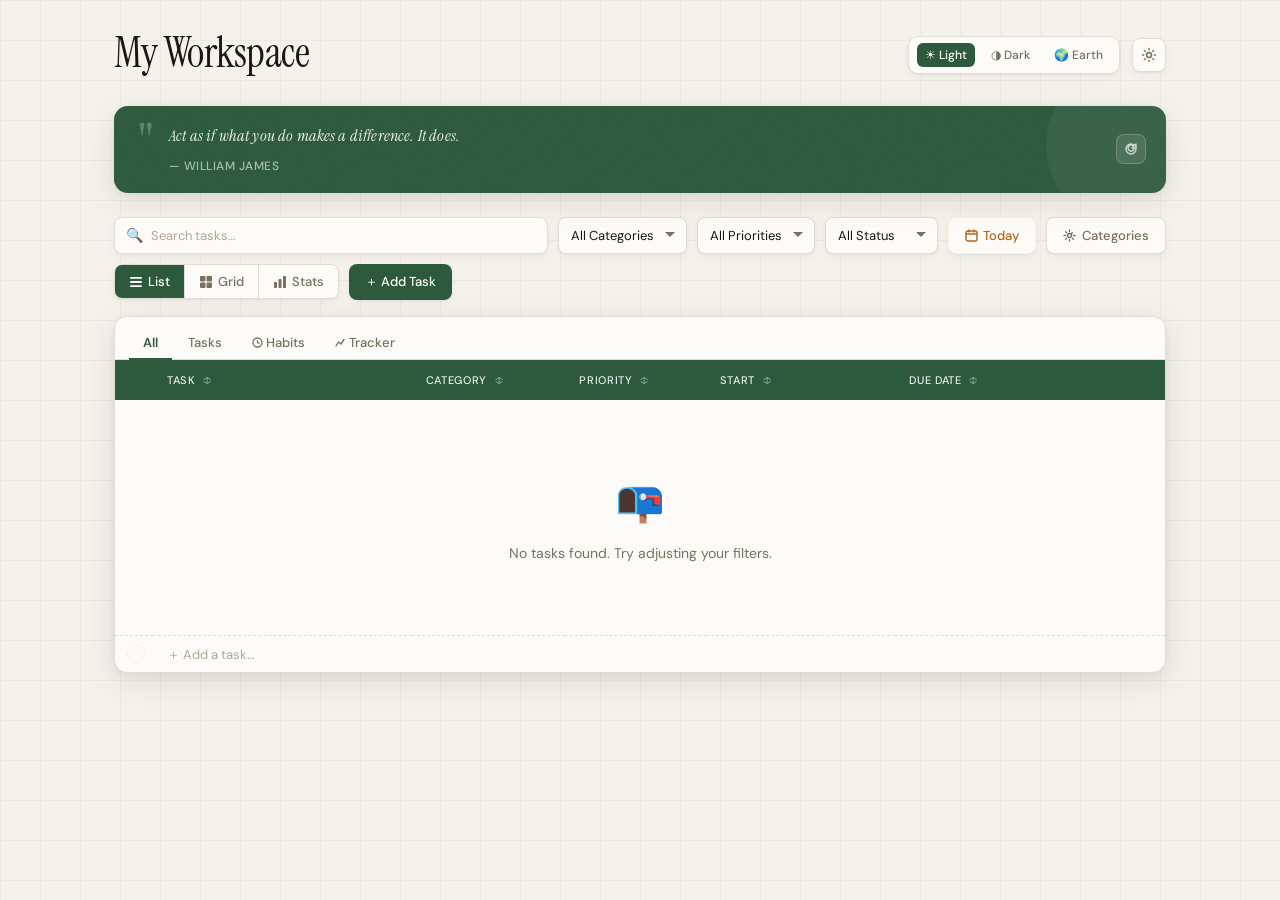
==== index.html @ 25d980ee "initial commit" ====
<!DOCTYPE html>
<html lang="en">
<head>
<meta charset="UTF-8">
<meta name="viewport" content="width=device-width, initial-scale=1.0">
<title>My Workspace</title>
<!-- v2 -->
<link href="https://fonts.googleapis.com/css2?family=Instrument+Serif:ital@0;1&family=DM+Sans:ital,opsz,wght@0,9..40,300;0,9..40,400;0,9..40,500;0,9..40,600;1,9..40,300&display=swap" rel="stylesheet">
<style>
  /* ── Theme variables ─────────────────────────────────── */
  :root {
    /* Light parchment (default) */
    --bg: #f5f2ec;
    --surface: #fdfbf7;
    --surface2: #f0ece3;
    --border: #e2ddd4;
    --border-strong: #ccc7bb;
    --text: #1a1814;
    --text-muted: #7a7060;
    --text-faint: #b0a898;
    --shadow: 0 1px 3px rgba(0,0,0,0.06), 0 4px 12px rgba(0,0,0,0.04);
    --shadow-lg: 0 8px 32px rgba(0,0,0,0.1), 0 2px 8px rgba(0,0,0,0.06);
    --grid-opacity: 0.4;

    /* Accent: Forest (default) */
    --accent: #2d5a3d;
    --accent-light: #e8f0eb;
    --accent-mid: #4a8a5e;
    --done: #5a8a6a;
    --done-light: #eaf2ec;

    /* Fixed semantic colors */
    --danger: #c44536;
    --danger-light: #faeae8;
    --warn: #b5661f;
    --warn-light: #fdf0e6;
    --info: #2563a8;
    --info-light: #e8f0fb;
    --purple: #6b4fa0;
    --purple-light: #f0ecf8;
  }

  /* ── Dark mode ─────────────────────────────────────────── */
  [data-theme="dark"] {
    --bg: #141210;
    --surface: #1e1c19;
    --surface2: #252320;
    --border: #332f2a;
    --border-strong: #46413a;
    --text: #f0ece4;
    --text-muted: #9a9080;
    --text-faint: #5a5248;
    --shadow: 0 1px 3px rgba(0,0,0,0.3), 0 4px 12px rgba(0,0,0,0.2);
    --shadow-lg: 0 8px 32px rgba(0,0,0,0.4), 0 2px 8px rgba(0,0,0,0.3);
    --grid-opacity: 0.12;
    --danger-light: #2d1a18;
    --warn-light: #2a1e10;
    --info-light: #111e30;
    --purple-light: #1e1828;
  }

  [data-theme="dark"][data-accent="ocean"] {
    --accent: #2b88cc;
    --accent-light: #0f2033;
    --accent-mid: #4aa3e8;
    --done-light: #0a1a28;
  }

  [data-theme="dark"][data-accent="amethyst"] {
    --accent: #9966cc;
    --accent-light: #1e1030;
    --accent-mid: #b380e8;
    --done-light: #180d28;
  }

  [data-theme="dark"][data-accent="terracotta"] {
    --accent: #cc6655;
    --accent-light: #2a1410;
    --accent-mid: #e08070;
    --done-light: #200e0a;
  }

  /* ── Dark mode element overrides ──────────────────────── */
  [data-theme="dark"] tbody tr:hover { background: var(--surface2); }
  [data-theme="dark"] tbody tr:hover td { color: var(--text); }

  /* ── Earth mode ─────────────────────────────────────────── */
  [data-theme="earth"] {
    --bg: transparent;
    --surface: rgba(255,255,255,0.72);
    --surface2: rgba(255,255,255,0.55);
    --border: rgba(0,0,0,0.10);
    --border-strong: rgba(0,0,0,0.18);
    --text: #1a1814;
    --text-muted: #6a6858;
    --text-faint: #a09880;
    --shadow: 0 1px 3px rgba(0,0,0,0.08), 0 4px 12px rgba(0,0,0,0.06);
    --shadow-lg: 0 8px 32px rgba(0,0,0,0.14), 0 2px 8px rgba(0,0,0,0.08);
    --accent: #2d5a3d;
    --accent-light: rgba(45,90,61,0.12);
    --accent-mid: #4a8a5e;
    --done: #5a8a6a;
    --done-light: rgba(90,138,106,0.15);
    --danger-light: rgba(196,69,54,0.12);
    --warn-light: rgba(181,102,31,0.12);
    --info-light: rgba(37,99,168,0.12);
    --purple-light: rgba(107,79,160,0.12);
    --grid-opacity: 0.3;
  }

  /* Night earth */
  [data-theme="earth"][data-earth-phase="night"] {
    --surface: rgba(10,16,30,0.85);
    --surface2: rgba(16,22,40,0.78);
    --border: rgba(255,255,255,0.08);
    --border-strong: rgba(255,255,255,0.14);
    --text: #e8f0e4;
    --text-muted: #7a9070;
    --text-faint: #3a5040;
    --accent: #4a8a5e;
    --accent-light: rgba(74,138,94,0.18);
    --accent-mid: #6aaa7e;
  }

  /* Dawn/dusk earth */
  [data-theme="earth"][data-earth-phase="dawn"],
  [data-theme="earth"][data-earth-phase="dusk"] {
    --surface: rgba(255,248,238,0.80);
    --accent: #2d5a3d;
    --accent-light: rgba(45,90,61,0.13);
    --accent-mid: #4a8a5e;
  }

  /* Sky canvas */
  #earth-sky {
    position: fixed;
    inset: 0;
    z-index: 0;
    pointer-events: none;
    transition: opacity 0.8s;
    opacity: 0;
  }
  [data-theme="earth"] #earth-sky { opacity: 1; }

  [data-theme="earth"] #app-root { position: relative; z-index: 1; }
  [data-theme="earth"] body { background: transparent; }

  /* Glass-ify cards/tables in earth mode */
  [data-theme="earth"] .table-wrap,
  [data-theme="earth"] .chart-card,
  [data-theme="earth"] .stats-sum-card,
  [data-theme="earth"] .quote-banner,
  [data-theme="earth"] .modal-backdrop .modal {
    backdrop-filter: blur(12px);
    -webkit-backdrop-filter: blur(12px);
  }

  [data-theme="earth"] thead th {
    background: rgba(0,0,0,0.25);
  }

  [data-theme="earth"][data-earth-phase="night"] thead th {
    background: rgba(60,60,120,0.5);
  }

  [data-theme="dark"] .quote-banner {
    background: linear-gradient(135deg, #1e1c19 0%, #252320 100%);
    border-color: var(--border-strong);
  }

  /* Category pills — muted, warm-tinted in dark mode */
  [data-theme="dark"] .cat-pill,
  [data-theme="dark"] .habit-badge {
    filter: brightness(0.75) saturate(0.85);
  }

  /* Grid chips — intentional dark variants */
  [data-theme="dark"] .grid-chip.chip-high   { background: #5c1f18; color: #e8a090; border-color: #7a2e24; }
  [data-theme="dark"] .grid-chip.chip-medium { background: #1a3028; color: #7abf95; border-color: #2a4a38; }
  [data-theme="dark"] .grid-chip.chip-low    { background: #182030; color: #7090b8; border-color: #253550; }
  [data-theme="dark"] .grid-chip.chip-none   { background: #282420; color: #88807a; border-color: #383028; }

  /* Grid table cells */
  [data-theme="dark"] .grid-cell { background: var(--surface); }
  [data-theme="dark"] .grid-cell:hover { background: var(--surface2); }
  [data-theme="dark"] .grid-day-cell { background: var(--surface2); border-right-color: var(--border-strong); }
  [data-theme="dark"] .grid-day-label { color: #d8d0c4; }
  [data-theme="dark"] .grid-day-label.is-today { color: var(--accent-mid); }
  [data-theme="dark"] .grid-day-num { color: #8a8070; }

  /* Semantic colors in dark mode */
  [data-theme="dark"] .overdue  { color: #e0806a; }
  [data-theme="dark"] .today    { color: var(--accent-mid); }

  [data-theme="dark"] input,
  [data-theme="dark"] select,
  [data-theme="dark"] textarea {
    background: var(--surface2) !important;
    color: var(--text) !important;
    border-color: var(--border) !important;
    color-scheme: dark;
  }

  [data-theme="dark"] input[type="date"]::-webkit-calendar-picker-indicator {
    filter: invert(1) opacity(0.5);
  }

  /* Grid day tints — much more subtle in dark mode */
  [data-theme="dark"] .day-saturday .grid-cell  { background: rgba(120, 110, 160, 0.08); }
  [data-theme="dark"] .day-sunday .grid-cell    { background: rgba(120, 110, 160, 0.05); }
  [data-theme="dark"] .day-monday .grid-cell    { background: rgba(180, 100, 100, 0.06); }
  [data-theme="dark"] .day-tuesday .grid-cell   { background: rgba(80, 140, 80, 0.07); }
  [data-theme="dark"] .day-wednesday .grid-cell { background: rgba(80, 130, 160, 0.08); }
  [data-theme="dark"] .day-thursday .grid-cell  { background: rgba(170, 130, 70, 0.07); }
  [data-theme="dark"] .day-friday .grid-cell    { background: rgba(80, 120, 160, 0.07); }
  [data-theme="dark"] .day-today .grid-cell     { outline-color: var(--accent); }

  /* ── Theme switcher UI ──────────────────────────────────── */
  .theme-switcher {
    display: flex;
    align-items: center;
    gap: 8px;
    padding: 6px 8px;
    background: var(--surface);
    border: 1px solid var(--border);
    border-radius: 10px;
    box-shadow: var(--shadow);
  }


  .theme-mode-btn {
    display: flex;
    align-items: center;
    gap: 4px;
    padding: 4px 8px;
    border-radius: 6px;
    border: none;
    background: transparent;
    color: var(--text-muted);
    font-family: 'DM Sans', sans-serif;
    font-size: 12px;
    font-weight: 500;
    cursor: pointer;
    transition: all 0.15s;
    white-space: nowrap;
  }

  .theme-mode-btn:hover { background: var(--surface2); color: var(--text); }
  .theme-mode-btn.active {
    background: var(--accent);
    color: white;
  }


  * { box-sizing: border-box; margin: 0; padding: 0; }

  body {
    font-family: 'DM Sans', sans-serif;
    background: var(--bg);
    color: var(--text);
    min-height: 100vh;
    font-size: 14px;
    line-height: 1.5;
  }

  /* Subtle grid background */
  body::before {
    content: '';
    position: fixed;
    inset: 0;
    background-image: 
      linear-gradient(var(--border) 1px, transparent 1px),
      linear-gradient(90deg, var(--border) 1px, transparent 1px);
    background-size: 40px 40px;
    opacity: var(--grid-opacity, 0.4);
    pointer-events: none;
    z-index: 0;
  }

  .app {
    position: relative;
    z-index: 1;
    max-width: 1100px;
    margin: 0 auto;
    padding: 32px 24px 80px;
  }

  /* Header */
  .header {
    display: flex;
    align-items: flex-end;
    justify-content: space-between;
    margin-bottom: 32px;
    gap: 16px;
    flex-wrap: wrap;
  }

  .header-left h1 {
    font-family: 'Instrument Serif', serif;
    font-size: 42px;
    font-weight: 400;
    color: var(--text);
    letter-spacing: -0.5px;
    line-height: 1;
  }

  #site-title {
    outline: none;
    border-radius: 6px;
    padding: 0 4px;
    margin: 0 -4px;
    transition: background 0.15s;
    cursor: text;
  }

  #site-title:hover { background: var(--surface2); }
  #site-title:focus { background: var(--surface2); box-shadow: 0 0 0 2px var(--accent-light); }

  .header-left .subtitle {
    font-size: 13px;
    color: var(--text-muted);
    margin-top: 4px;
    font-weight: 400;
    letter-spacing: 0.02em;
  }

  .settings-btn {
    display: flex;
    align-items: center;
    justify-content: center;
    width: 34px;
    height: 34px;
    border-radius: 8px;
    border: 1px solid var(--border);
    background: var(--surface);
    color: var(--text-muted);
    cursor: pointer;
    transition: all 0.15s;
    box-shadow: var(--shadow);
    flex-shrink: 0;
  }
  .settings-btn:hover {
    background: var(--surface2);
    color: var(--text);
    border-color: var(--border-strong);
  }

  /* Settings modal specifics */
  .settings-section {
    border-top: 1px solid var(--border);
    padding-top: 18px;
    margin-top: 4px;
  }
  .settings-section-title {
    font-size: 11px;
    font-weight: 600;
    text-transform: uppercase;
    letter-spacing: 0.07em;
    color: var(--text-faint);
    margin-bottom: 12px;
  }
  .settings-row {
    display: flex;
    align-items: center;
    justify-content: space-between;
    gap: 16px;
    padding: 10px 0;
    border-bottom: 1px solid var(--border);
  }
  .settings-row:last-child { border-bottom: none; }
  .settings-row-label { font-size: 13px; font-weight: 500; color: var(--text); }
  .settings-row-sub { font-size: 11px; color: var(--text-faint); margin-top: 2px; }

  .header-right {
    display: flex;
    align-items: center;
    gap: 12px;
    flex-wrap: wrap;
  }

  .date-badge {
    background: var(--surface);
    border: 1px solid var(--border);
    border-radius: 10px;
    padding: 10px 16px;
    text-align: center;
    box-shadow: var(--shadow);
  }

  .date-badge .label {
    font-size: 10px;
    text-transform: uppercase;
    letter-spacing: 0.1em;
    color: var(--text-faint);
    font-weight: 500;
  }

  .date-badge .value {
    font-size: 13px;
    font-weight: 600;
    color: var(--accent);
    margin-top: 2px;
  }

  /* Stats bar */
  .stats-row {
    display: grid;
    grid-template-columns: repeat(4, 1fr);
    gap: 12px;
    margin-bottom: 24px;
  }

  .stat-card {
    background: var(--surface);
    border: 1px solid var(--border);
    border-radius: 12px;
    padding: 16px 18px;
    box-shadow: var(--shadow);
    position: relative;
    overflow: hidden;
  }

  .stat-card::before {
    content: '';
    position: absolute;
    top: 0; left: 0; right: 0;
    height: 3px;
    border-radius: 12px 12px 0 0;
  }

  .stat-card.total::before { background: var(--border-strong); }
  .stat-card.done-stat::before { background: var(--done); }
  .stat-card.urgent::before { background: var(--danger); }
  .stat-card.today-stat::before { background: var(--warn); }

  .stat-number {
    font-family: 'Instrument Serif', serif;
    font-size: 32px;
    line-height: 1;
    color: var(--text);
    margin-bottom: 4px;
  }

  .stat-label {
    font-size: 12px;
    color: var(--text-muted);
    font-weight: 400;
  }

  /* Progress bar */
  .progress-wrap {
    background: var(--surface);
    border: 1px solid var(--border);
    border-radius: 12px;
    padding: 16px 20px;
    margin-bottom: 24px;
    box-shadow: var(--shadow);
  }

  .progress-header {
    display: flex;
    justify-content: space-between;
    align-items: center;
    margin-bottom: 10px;
  }

  .progress-title {
    font-size: 13px;
    font-weight: 500;
    color: var(--text-muted);
  }

  .progress-pct {
    font-family: 'Instrument Serif', serif;
    font-size: 18px;
    color: var(--accent);
  }

  .progress-bar {
    height: 8px;
    background: var(--surface2);
    border-radius: 999px;
    overflow: hidden;
  }

  .progress-fill {
    height: 100%;
    background: linear-gradient(90deg, var(--accent-mid), var(--accent));
    border-radius: 999px;
    transition: width 0.6s cubic-bezier(0.4, 0, 0.2, 1);
  }

  /* Toolbar */
  .toolbar {
    display: flex;
    gap: 10px;
    margin-bottom: 16px;
    flex-wrap: wrap;
    align-items: center;
  }

  .search-wrap {
    position: relative;
    flex: 1;
    min-width: 200px;
  }

  .search-icon {
    position: absolute;
    left: 12px;
    top: 50%;
    transform: translateY(-50%);
    color: var(--text-faint);
    font-size: 14px;
    pointer-events: none;
  }

  .search-input {
    width: 100%;
    padding: 9px 12px 9px 36px;
    border: 1px solid var(--border);
    border-radius: 8px;
    background: var(--surface);
    font-family: 'DM Sans', sans-serif;
    font-size: 13px;
    color: var(--text);
    outline: none;
    transition: border-color 0.15s, box-shadow 0.15s;
    box-shadow: var(--shadow);
  }

  .search-input:focus {
    border-color: var(--accent-mid);
    box-shadow: 0 0 0 3px rgba(74, 138, 94, 0.12);
  }

  .search-input::placeholder { color: var(--text-faint); }

  select.filter-select {
    padding: 9px 32px 9px 12px;
    border: 1px solid var(--border);
    border-radius: 8px;
    background: var(--surface);
    font-family: 'DM Sans', sans-serif;
    font-size: 13px;
    color: var(--text);
    outline: none;
    cursor: pointer;
    appearance: none;
    background-image: url("data:image/svg+xml,%3Csvg xmlns='http://www.w3.org/2000/svg' width='12' height='12' viewBox='0 0 12 12'%3E%3Cpath fill='%237a7060' d='M6 8L1 3h10z'/%3E%3C/svg%3E");
    background-repeat: no-repeat;
    background-position: right 10px center;
    box-shadow: var(--shadow);
    transition: border-color 0.15s;
  }

  select.filter-select:focus { border-color: var(--accent-mid); outline: none; }

  .btn {
    display: inline-flex;
    align-items: center;
    gap: 6px;
    padding: 9px 16px;
    border-radius: 8px;
    border: none;
    cursor: pointer;
    font-family: 'DM Sans', sans-serif;
    font-size: 13px;
    font-weight: 500;
    transition: all 0.15s;
    white-space: nowrap;
  }

  .btn-primary {
    background: var(--accent);
    color: white;
    box-shadow: var(--shadow);
  }

  .btn-primary:hover { background: var(--accent-mid); transform: translateY(-1px); box-shadow: var(--shadow-lg); }

  .btn-ghost {
    background: var(--surface);
    color: var(--text-muted);
    border: 1px solid var(--border);
    box-shadow: var(--shadow);
  }

  .btn-ghost:hover { background: var(--surface2); color: var(--text); }

  .btn-danger-ghost {
    background: transparent;
    color: var(--danger);
    border: 1px solid transparent;
    font-family: 'DM Sans', sans-serif;
    font-size: 13px;
    font-weight: 500;
  }

  .btn-danger-ghost:hover {
    background: var(--danger-light);
    border-color: var(--danger);
  }

  /* Inline delete confirm inside row actions */
  .delete-confirm-wrap {
    display: flex;
    align-items: center;
    gap: 4px;
    animation: fadeIn 0.15s ease both;
  }

  .delete-confirm-yes {
    padding: 4px 8px;
    border-radius: 5px;
    border: 1px solid var(--danger);
    background: var(--danger);
    color: white;
    cursor: pointer;
    font-size: 11px;
    font-family: 'DM Sans', sans-serif;
    font-weight: 600;
    transition: opacity 0.1s;
  }

  .delete-confirm-yes:hover { opacity: 0.85; }

  .delete-confirm-no {
    padding: 4px 8px;
    border-radius: 5px;
    border: 1px solid var(--border);
    background: var(--surface);
    color: var(--text-muted);
    cursor: pointer;
    font-size: 11px;
    font-family: 'DM Sans', sans-serif;
    transition: background 0.1s;
  }

  .delete-confirm-no:hover { background: var(--surface2); }

  /* Table */
  .table-wrap {
    background: var(--surface);
    border: 1px solid var(--border);
    border-radius: 14px;
    overflow: hidden;
    box-shadow: var(--shadow-lg);
  }

  table {
    width: 100%;
    border-collapse: collapse;
  }

  thead th {
    background: var(--accent);
    color: rgba(255,255,255,0.9);
    padding: 12px 14px;
    text-align: left;
    font-size: 11px;
    font-weight: 500;
    letter-spacing: 0.06em;
    text-transform: uppercase;
    white-space: nowrap;
    cursor: pointer;
    user-select: none;
    transition: background 0.15s;
  }

  thead th:hover { background: var(--accent-mid); }

  thead th .sort-icon {
    display: inline-block;
    margin-left: 4px;
    opacity: 0.5;
    font-size: 10px;
  }

  thead th.sorted .sort-icon { opacity: 1; }

  tbody tr {
    border-bottom: 1px solid var(--border);
    transition: background 0.1s;
  }

  tbody tr:last-child { border-bottom: none; }
  tbody tr:hover { background: var(--accent-light); }

  td {
    padding: 11px 14px;
    vertical-align: middle;
    font-size: 13.5px;
  }

  .task-details {
    font-size: 12px;
    color: var(--text-muted);
    margin-top: 2px;
    font-style: italic;
  }

  /* Category pill */
  .cat-pill {
    display: inline-block;
    padding: 3px 10px;
    border-radius: 999px;
    font-size: 11px;
    font-weight: 500;
    letter-spacing: 0.02em;
    white-space: nowrap;
    cursor: pointer;
    border: none;
    font-family: 'DM Sans', sans-serif;
  }

  .cat-work { background: var(--info-light); color: var(--info); }
  .cat-school { background: var(--purple-light); color: var(--purple); }
  .cat-personal { background: var(--warn-light); color: var(--warn); }
  .cat-job { background: var(--accent-light); color: var(--accent); }
  .cat-none { background: var(--surface2); color: var(--text-muted); }

  /* Priority */
  .priority-dot {
    display: inline-flex;
    align-items: center;
    gap: 6px;
    font-size: 12px;
    font-weight: 500;
    cursor: pointer;
    border: none;
    background: none;
    font-family: 'DM Sans', sans-serif;
    padding: 3px 8px;
    border-radius: 6px;
    transition: background 0.1s;
  }

  .priority-dot:hover { background: var(--surface2); }

  .priority-dot::before {
    content: '';
    width: 7px; height: 7px;
    border-radius: 50%;
    flex-shrink: 0;
  }

  .p-high { color: var(--danger); }
  .p-high::before { background: var(--danger); box-shadow: 0 0 0 2px var(--danger-light); }
  .p-medium { color: var(--warn); }
  .p-medium::before { background: var(--warn); box-shadow: 0 0 0 2px var(--warn-light); }
  .p-low { color: var(--text-muted); }
  .p-low::before { background: var(--border-strong); box-shadow: 0 0 0 2px var(--surface2); }
  .p-none { color: var(--text-faint); }
  .p-none::before { background: var(--border); }

  /* Date display */
  .date-cell {
    font-size: 12.5px;
    color: var(--text-muted);
    white-space: nowrap;
  }

  .date-cell.overdue { color: var(--danger); font-weight: 500; }
  .date-cell.today { color: var(--warn); font-weight: 600; }
  .date-cell.upcoming { color: var(--accent); }

  /* Status toggle */
  .status-btn {
    position: relative;
    display: inline-flex;
    align-items: center;
    justify-content: center;
    width: 22px; height: 22px;
    border-radius: 6px;
    border: 2px solid var(--border-strong);
    background: transparent;
    cursor: pointer;
    transition: border-color 0.2s, background 0.2s, transform 0.15s;
    flex-shrink: 0;
    overflow: visible;
  }

  .status-btn:hover {
    border-color: var(--accent);
    background: var(--accent-light);
    transform: scale(1.1);
  }

  .status-btn.checking {
    animation: checkBounce 0.45s cubic-bezier(0.36, 0.07, 0.19, 0.97);
  }

  .status-btn.unchecking {
    animation: uncheckPop 0.3s cubic-bezier(0.36, 0.07, 0.19, 0.97);
  }

  @keyframes checkBounce {
    0%   { transform: scale(1); }
    20%  { transform: scale(0.75) rotate(-8deg); }
    50%  { transform: scale(1.35) rotate(5deg); }
    70%  { transform: scale(0.92) rotate(-2deg); }
    85%  { transform: scale(1.08); }
    100% { transform: scale(1); }
  }

  @keyframes uncheckPop {
    0%   { transform: scale(1); }
    30%  { transform: scale(0.8) rotate(4deg); }
    70%  { transform: scale(1.1); }
    100% { transform: scale(1); }
  }

  .status-btn.checked {
    background: var(--accent);
    border-color: var(--accent);
  }

  /* SVG checkmark path animation */
  .check-svg {
    position: absolute;
    width: 13px; height: 13px;
    pointer-events: none;
  }

  .check-path {
    stroke: white;
    stroke-width: 2.2;
    stroke-linecap: round;
    stroke-linejoin: round;
    fill: none;
    stroke-dasharray: 18;
    stroke-dashoffset: 18;
    transition: stroke-dashoffset 0s;
  }

  .status-btn.checked .check-path {
    stroke-dashoffset: 0;
    transition: stroke-dashoffset 0.25s cubic-bezier(0.4, 0, 0.2, 1) 0.1s;
  }

  /* Row completion animation */
  tbody tr {
    border-bottom: 1px solid var(--border);
    transition: background 0.1s, opacity 0.4s;
    position: relative;
  }

  tbody tr.completing {
    animation: rowComplete 0.6s cubic-bezier(0.4, 0, 0.2, 1) forwards;
  }

  tbody tr.uncompleting {
    animation: rowUncomplete 0.35s ease forwards;
  }

  @keyframes rowComplete {
    0%   { background: transparent; }
    15%  { background: var(--accent-light); }
    60%  { background: var(--accent-light); }
    100% { background: transparent; }
  }

  @keyframes rowUncomplete {
    0%   { background: transparent; }
    40%  { background: rgba(180, 100, 50, 0.1); }
    100% { background: transparent; }
  }

  tbody tr.completed-row { opacity: 0.52; }

  /* Task name strikethrough */
  .task-name {
    font-weight: 500;
    color: var(--text);
    display: block;
    word-break: break-word;
    transition: color 0.2s;
    border-radius: 4px;
    padding: 1px 4px;
    margin: 0 -4px;
    outline: none;
    cursor: text;
    transition: background 0.15s, color 0.2s;
  }

  .task-name:hover { background: var(--surface2); }
  .task-name:focus { background: var(--surface2); box-shadow: 0 0 0 2px var(--accent-light); }

  tr.completed-row .task-name {
    color: var(--text-muted);
    text-decoration: line-through;
    text-decoration-color: var(--text-muted);
    text-decoration-thickness: 1.5px;
  }

  /* Confetti particle */
  .confetti-particle {
    position: fixed;
    width: 6px; height: 6px;
    border-radius: 1px;
    pointer-events: none;
    z-index: 9999;
    animation: confettiFly var(--dur, 0.7s) cubic-bezier(0.25, 0.46, 0.45, 0.94) forwards;
    transform-origin: center;
  }

  @keyframes confettiFly {
    0% {
      opacity: 1;
      transform: translate(0, 0) rotate(0deg) scale(1);
    }
    80% { opacity: 0.9; }
    100% {
      opacity: 0;
      transform: translate(var(--tx), var(--ty)) rotate(var(--rot)) scale(0.3);
    }
  }

  /* Ripple on checkbox */
  .check-ripple {
    position: fixed;
    border-radius: 50%;
    border: 2px solid var(--accent-mid);
    pointer-events: none;
    z-index: 9998;
    animation: rippleOut 0.5s ease-out forwards;
  }

  @keyframes rippleOut {
    0%   { width: 22px; height: 22px; opacity: 0.8; transform: translate(-50%, -50%) scale(1); }
    100% { width: 22px; height: 22px; opacity: 0; transform: translate(-50%, -50%) scale(3.5); }
  }

  /* Action buttons */
  .row-actions {
    display: flex;
    gap: 4px;
    opacity: 0;
    transition: opacity 0.15s;
    flex-shrink: 0;
  }

  tbody tr:hover .row-actions { opacity: 1; }

  @media (hover: none), (max-width: 700px) {
    .row-actions { opacity: 1; }
  }

  .action-btn {
    padding: 4px 8px;
    border-radius: 5px;
    border: 1px solid var(--border);
    background: var(--surface);
    color: var(--text-muted);
    cursor: pointer;
    font-size: 11px;
    font-family: 'DM Sans', sans-serif;
    transition: all 0.1s;
    white-space: nowrap;
  }

  .action-btn:hover { background: var(--surface2); color: var(--text); }
  .action-btn.del:hover { background: var(--danger-light); color: var(--danger); border-color: var(--danger); }

  /* Empty state */
  .empty-state {
    text-align: center;
    padding: 60px 20px;
    color: var(--text-muted);
  }

  .empty-state .icon { font-size: 40px; margin-bottom: 12px; }
  .empty-state p { font-size: 14px; }

  /* Modal */
  .modal-bg {
    display: none;
    position: fixed;
    inset: 0;
    background: rgba(26, 24, 20, 0.4);
    backdrop-filter: blur(4px);
    z-index: 100;
    align-items: center;
    justify-content: center;
    padding: 20px;
  }

  .modal-bg.open { display: flex; }

  .modal {
    background: var(--surface);
    border: 1px solid var(--border);
    border-radius: 16px;
    padding: 28px;
    width: 100%;
    max-width: 480px;
    box-shadow: var(--shadow-lg);
    animation: slideUp 0.2s cubic-bezier(0.4, 0, 0.2, 1);
  }

  @keyframes slideUp {
    from { opacity: 0; transform: translateY(16px) scale(0.98); }
    to { opacity: 1; transform: none; }
  }

  .modal h2 {
    font-family: 'Instrument Serif', serif;
    font-size: 22px;
    font-weight: 400;
    margin-bottom: 20px;
    color: var(--text);
  }

  .form-group {
    margin-bottom: 16px;
  }

  .form-group label {
    display: block;
    font-size: 12px;
    font-weight: 500;
    color: var(--text-muted);
    text-transform: uppercase;
    letter-spacing: 0.06em;
    margin-bottom: 6px;
  }

  .form-group input,
  .form-group select,
  .form-group textarea {
    width: 100%;
    padding: 10px 12px;
    border: 1px solid var(--border);
    border-radius: 8px;
    background: var(--bg);
    font-family: 'DM Sans', sans-serif;
    font-size: 13.5px;
    color: var(--text);
    outline: none;
    transition: border-color 0.15s, box-shadow 0.15s;
  }

  .form-group textarea { resize: vertical; min-height: 70px; }

  .form-group input:focus,
  .form-group select:focus,
  .form-group textarea:focus {
    border-color: var(--accent-mid);
    box-shadow: 0 0 0 3px rgba(74, 138, 94, 0.12);
  }

  .form-row { display: grid; grid-template-columns: 1fr 1fr; gap: 12px; }

  .modal-actions {
    display: flex;
    gap: 10px;
    justify-content: flex-end;
    margin-top: 24px;
    padding-top: 16px;
    border-top: 1px solid var(--border);
  }

  /* Scrollbar */
  ::-webkit-scrollbar { width: 6px; height: 6px; }
  ::-webkit-scrollbar-track { background: transparent; }
  ::-webkit-scrollbar-thumb { background: var(--border-strong); border-radius: 3px; }

  /* Animations */
  @keyframes fadeIn { from { opacity: 0; transform: translateY(4px); } to { opacity: 1; transform: none; } }

  /* Responsive */
  @media (max-width: 700px) {
    .stats-row { grid-template-columns: repeat(2, 1fr); }
    .header-left h1 { font-size: 30px; }
    td:nth-child(5), td:nth-child(6), th:nth-child(5), th:nth-child(6) { display: none; }
  }

  .inline-edit {
    background: transparent;
    border: none;
    outline: none;
    font-family: 'DM Sans', sans-serif;
    font-size: 13.5px;
    font-weight: 500;
    color: var(--text);
    width: 100%;
    cursor: text;
    padding: 0;
  }

  .inline-edit:focus {
    border-bottom: 1.5px solid var(--accent-mid);
  }

  .tag-row {
    display: flex; gap: 6px; flex-wrap: wrap; align-items: center;
  }

  .count-badge {
    background: rgba(255,255,255,0.15);
    border-radius: 999px;
    padding: 1px 7px;
    font-size: 10px;
    margin-left: 4px;
    font-weight: 600;
  }
  /* ── View Toggle ──────────────────────────────────────── */
  .view-toggle {
    display: flex;
    background: var(--surface);
    border: 1px solid var(--border);
    border-radius: 8px;
    overflow: hidden;
    box-shadow: var(--shadow);
  }

  .view-btn {
    display: inline-flex;
    align-items: center;
    gap: 5px;
    padding: 8px 14px;
    border: none;
    background: transparent;
    color: var(--text-muted);
    font-family: 'DM Sans', sans-serif;
    font-size: 13px;
    font-weight: 500;
    cursor: pointer;
    transition: all 0.15s;
    border-right: 1px solid var(--border);
  }

  .view-btn:last-child { border-right: none; }
  .view-btn:hover { background: var(--surface2); color: var(--text); }
  .view-btn.active { background: var(--accent); color: white; }
  .view-btn.active svg { opacity: 1; }

  /* ── Grid View ────────────────────────────────────────── */
  .grid-scroll-wrap {
    overflow-x: auto;
    border-radius: 14px;
    box-shadow: var(--shadow-lg);
    border: 1px solid var(--border);
    background: var(--surface);
  }

  .grid-table-wrap {
    min-width: 900px;
    padding: 16px 18px 0;
  }

  .grid-table {
    width: 100%;
    border-collapse: collapse;
    table-layout: fixed;
  }

  /* Corner / row header col */
  .grid-table col.col-day { width: 110px; }
  .grid-table col.col-cat { width: 140px; }

  /* Column headers */
  .grid-col-header {
    background: var(--accent);
    color: rgba(255,255,255,0.92);
    padding: 11px 12px;
    font-size: 11px;
    font-weight: 600;
    letter-spacing: 0.07em;
    text-transform: uppercase;
    text-align: left;
    white-space: nowrap;
    overflow: hidden;
    text-overflow: ellipsis;
    border-right: 1px solid rgba(255,255,255,0.12);
    position: sticky;
    top: 0;
    z-index: 5;
  }

  .grid-col-header:first-child {
    border-radius: 14px 0 0 0;
    position: sticky;
    left: 0;
    z-index: 10;
    background: var(--accent);
    width: 110px;
  }

  .grid-col-header:last-child { border-radius: 0 14px 0 0; border-right: none; }

  /* Row header */
  .grid-day-cell {
    background: var(--surface2);
    padding: 0 12px;
    vertical-align: top;
    border-right: 2px solid var(--border);
    border-bottom: 1px solid var(--border);
    position: sticky;
    left: 0;
    z-index: 3;
    width: 110px;
    min-width: 110px;
  }

  .grid-day-label {
    font-family: 'Instrument Serif', serif;
    font-size: 15px;
    font-weight: 400;
    color: var(--text);
    padding: 10px 0 4px;
    white-space: nowrap;
  }

  .grid-day-label.is-today {
    color: var(--accent);
  }

  .grid-day-num {
    font-size: 10px;
    color: var(--text-faint);
    padding-bottom: 8px;
    font-weight: 400;
  }

  /* Data cells */
  .grid-cell {
    vertical-align: top;
    padding: 6px 7px;
    border-right: 1px solid var(--border);
    border-bottom: 1px solid var(--border);
    transition: background 0.12s;
    min-height: 52px;
    position: relative;
  }

  .grid-cell:last-child { border-right: none; }

  /* Day color bands */
  .day-saturday .grid-cell { background: rgba(180, 170, 210, 0.15); }
  .day-saturday .grid-day-cell { background: rgba(180, 170, 210, 0.25); }
  .day-sunday .grid-cell { background: rgba(180, 170, 210, 0.10); }
  .day-sunday .grid-day-cell { background: rgba(180, 170, 210, 0.18); }
  .day-monday .grid-cell { background: rgba(230, 180, 185, 0.15); }
  .day-monday .grid-day-cell { background: rgba(230, 180, 185, 0.25); }
  .day-tuesday .grid-cell { background: rgba(195, 220, 195, 0.15); }
  .day-tuesday .grid-day-cell { background: rgba(195, 220, 195, 0.25); }
  .day-wednesday .grid-cell { background: rgba(185, 210, 225, 0.18); }
  .day-wednesday .grid-day-cell { background: rgba(185, 210, 225, 0.28); }
  .day-thursday .grid-cell { background: rgba(240, 215, 185, 0.15); }
  .day-thursday .grid-day-cell { background: rgba(240, 215, 185, 0.25); }
  .day-friday .grid-cell { background: rgba(190, 210, 230, 0.15); }
  .day-friday .grid-day-cell { background: rgba(190, 210, 230, 0.25); }

  .day-today .grid-cell { outline: 2px solid var(--accent-mid); outline-offset: -1px; }
  .day-today .grid-day-cell { border-right-color: var(--accent-mid); }

  .grid-cell:hover {
    background: rgba(74, 138, 94, 0.08) !important;
    cursor: pointer;
  }

  @keyframes chipIn {
    from { opacity: 0; transform: scale(0.9) translateY(-3px); }
    to   { opacity: 1; transform: none; }
  }

  /* Add task button inside cell */
  .grid-add-btn {
    display: none;
    width: 100%;
    margin-top: 2px;
    padding: 3px 6px;
    border: 1px dashed var(--border-strong);
    border-radius: 5px;
    background: transparent;
    color: var(--text-faint);
    font-size: 11px;
    font-family: 'DM Sans', sans-serif;
    cursor: pointer;
    text-align: left;
    transition: all 0.12s;
  }

  .grid-cell:hover .grid-add-btn { display: block; }
  .grid-add-btn:hover { border-color: var(--accent-mid); color: var(--accent); background: var(--accent-light); }

  /* Grid week nav */
  .grid-nav {
    display: flex;
    align-items: center;
    gap: 10px;
    margin-bottom: 12px;
  }

  .grid-nav-title {
    font-family: 'Instrument Serif', serif;
    font-size: 18px;
    color: var(--text);
    flex: 1;
  }

  .grid-nav-subtitle {
    font-size: 12px;
    color: var(--text-muted);
    margin-top: 1px;
  }

  .nav-arrow {
    width: 32px; height: 32px;
    border-radius: 8px;
    border: 1px solid var(--border);
    background: var(--surface);
    color: var(--text-muted);
    font-size: 16px;
    cursor: pointer;
    display: flex; align-items: center; justify-content: center;
    transition: all 0.12s;
    box-shadow: var(--shadow);
  }

  .nav-arrow:hover { background: var(--surface2); color: var(--text); }

  .today-pill {
    font-size: 11px;
    padding: 4px 10px;
    border-radius: 999px;
    background: var(--accent-light);
    color: var(--accent);
    font-weight: 600;
    cursor: pointer;
    border: 1px solid rgba(74,138,94,0.2);
    transition: all 0.12s;
  }

  .today-pill:hover { background: var(--accent); color: white; }

  /* ── Quote Banner ────────────────────────────────────── */
  .quote-banner {
    display: flex;
    align-items: flex-start;
    gap: 14px;
    background: var(--accent);
    border-radius: 14px;
    padding: 18px 20px 18px 22px;
    margin-bottom: 24px;
    position: relative;
    overflow: hidden;
    box-shadow: var(--shadow-lg);
    animation: fadeIn 0.5s ease both;
  }

  /* Subtle noise texture overlay */
  .quote-banner::before {
    content: '';
    position: absolute;
    inset: 0;
    background-image: url("data:image/svg+xml,%3Csvg viewBox='0 0 200 200' xmlns='http://www.w3.org/2000/svg'%3E%3Cfilter id='n'%3E%3CfeTurbulence type='fractalNoise' baseFrequency='0.75' numOctaves='4' stitchTiles='stitch'/%3E%3C/filter%3E%3Crect width='100%25' height='100%25' filter='url(%23n)' opacity='0.04'/%3E%3C/svg%3E");
    opacity: 0.5;
    pointer-events: none;
  }

  /* Decorative arc */
  .quote-banner::after {
    content: '';
    position: absolute;
    right: -40px; top: -40px;
    width: 160px; height: 160px;
    border-radius: 50%;
    background: rgba(255,255,255,0.05);
    pointer-events: none;
  }

  .quote-icon {
    font-family: 'Instrument Serif', serif;
    font-size: 52px;
    line-height: 1;
    color: rgba(255,255,255,0.25);
    flex-shrink: 0;
    margin-top: -6px;
    user-select: none;
  }

  .quote-content {
    flex: 1;
    min-width: 0;
    position: relative;
    z-index: 1;
  }

  .quote-text {
    font-family: 'Instrument Serif', serif;
    font-size: 16px;
    font-style: italic;
    color: rgba(255,255,255,0.95);
    line-height: 1.55;
    letter-spacing: 0.01em;
    min-height: 24px;
    transition: opacity 0.3s;
  }

  .quote-text.loading { opacity: 0.4; }

  .quote-author {
    font-size: 12px;
    font-weight: 500;
    color: rgba(255,255,255,0.6);
    margin-top: 8px;
    letter-spacing: 0.04em;
    text-transform: uppercase;
    font-style: normal;
    font-family: 'DM Sans', sans-serif;
    min-height: 16px;
    transition: opacity 0.3s;
  }

  /* Shimmer loading skeleton */
  .quote-shimmer {
    display: block;
    height: 16px;
    width: 85%;
    border-radius: 4px;
    background: linear-gradient(90deg,
      rgba(255,255,255,0.08) 0%,
      rgba(255,255,255,0.18) 40%,
      rgba(255,255,255,0.08) 80%
    );
    background-size: 200% 100%;
    animation: shimmer 1.4s infinite;
  }

  @keyframes shimmer {
    0%   { background-position: 200% 0; }
    100% { background-position: -200% 0; }
  }

  /* Refresh button */
  .quote-refresh {
    flex-shrink: 0;
    width: 30px; height: 30px;
    border-radius: 8px;
    border: 1px solid rgba(255,255,255,0.2);
    background: rgba(255,255,255,0.1);
    color: rgba(255,255,255,0.7);
    cursor: pointer;
    display: flex; align-items: center; justify-content: center;
    transition: all 0.2s;
    position: relative;
    z-index: 2;
    align-self: center;
  }

  .quote-refresh:hover {
    background: rgba(255,255,255,0.2);
    color: white;
    transform: rotate(180deg);
  }

  .quote-refresh.spinning svg {
    animation: spin 0.6s linear;
  }

  @keyframes spin {
    from { transform: rotate(0deg); }
    to   { transform: rotate(360deg); }
  }

  /* Quote fade in transition */
  @keyframes quoteFadeIn {
    from { opacity: 0; transform: translateY(6px); }
    to   { opacity: 1; transform: none; }
  }

  .quote-text.revealed {
    animation: quoteFadeIn 0.45s cubic-bezier(0.4, 0, 0.2, 1) both;
  }

  .quote-author.revealed {
    animation: quoteFadeIn 0.45s cubic-bezier(0.4, 0, 0.2, 1) 0.1s both;
  }
  /* ── Stats Page ────────────────────────────────────────── */
  .stats-page { padding-bottom: 40px; }

  .stats-header-row {
    display: flex;
    align-items: center;
    justify-content: space-between;
    margin-bottom: 20px;
    gap: 12px;
    flex-wrap: wrap;
  }

  .stats-title {
    font-family: 'Instrument Serif', serif;
    font-size: 26px;
    font-weight: 400;
    color: var(--text);
  }

  .stats-subtitle {
    font-size: 12px;
    color: var(--text-muted);
    margin-top: 2px;
  }

  .period-toggle {
    display: flex;
    background: var(--surface);
    border: 1px solid var(--border);
    border-radius: 8px;
    overflow: hidden;
    box-shadow: var(--shadow);
  }

  .period-btn {
    padding: 7px 16px;
    border: none;
    background: transparent;
    color: var(--text-muted);
    font-family: 'DM Sans', sans-serif;
    font-size: 13px;
    font-weight: 500;
    cursor: pointer;
    transition: all 0.15s;
    border-right: 1px solid var(--border);
  }

  .period-btn:last-child { border-right: none; }
  .period-btn:hover { background: var(--surface2); color: var(--text); }
  .period-btn.active { background: var(--accent); color: white; }

  /* Summary cards */
  .stats-summary-row {
    display: grid;
    grid-template-columns: repeat(4, 1fr);
    gap: 12px;
    margin-bottom: 24px;
  }

  .stats-sum-card {
    background: var(--surface);
    border: 1px solid var(--border);
    border-radius: 12px;
    padding: 16px 18px;
    box-shadow: var(--shadow);
  }

  .stats-sum-card .sum-num {
    font-family: 'Instrument Serif', serif;
    font-size: 34px;
    line-height: 1;
    color: var(--text);
  }

  .stats-sum-card .sum-label {
    font-size: 12px;
    color: var(--text-muted);
    margin-top: 5px;
  }

  .stats-sum-card .sum-sub {
    font-size: 11px;
    color: var(--text-faint);
    margin-top: 2px;
  }

  /* Chart */
  .chart-card {
    background: var(--surface);
    border: 1px solid var(--border);
    border-radius: 14px;
    padding: 24px 24px 16px;
    box-shadow: var(--shadow-lg);
    margin-bottom: 20px;
  }

  .chart-card-title {
    font-size: 13px;
    font-weight: 600;
    color: var(--text);
    margin-bottom: 4px;
    letter-spacing: 0.01em;
  }

  .chart-card-sub {
    font-size: 12px;
    color: var(--text-muted);
    margin-bottom: 20px;
  }

  .chart-area {
    position: relative;
    width: 100%;
    overflow-x: auto;
  }

  .chart-svg {
    display: block;
    width: 100%;
    min-width: 300px;
    overflow: visible;
  }

  /* Bar chart elements */
  .bar-rect {
    rx: 4px;
    transition: opacity 0.15s;
    cursor: pointer;
  }

  .bar-rect:hover { opacity: 0.75; }

  .bar-label {
    font-family: 'DM Sans', sans-serif;
    font-size: 10px;
    fill: var(--text-muted);
    text-anchor: middle;
  }

  .bar-value {
    font-family: 'Instrument Serif', serif;
    font-size: 13px;
    fill: var(--text);
    text-anchor: middle;
    font-weight: 400;
  }

  .grid-line {
    stroke: var(--border);
    stroke-width: 1;
    stroke-dasharray: 3 3;
  }

  .grid-label {
    font-family: 'DM Sans', sans-serif;
    font-size: 9px;
    fill: var(--text-faint);
    text-anchor: end;
  }

  /* Bottom row: category breakdown + recent completions */
  .stats-bottom-row {
    display: grid;
    grid-template-columns: 1fr 1fr;
    gap: 16px;
  }

  @media (max-width: 700px) {
    .stats-summary-row { grid-template-columns: repeat(2, 1fr); }
    .stats-bottom-row { grid-template-columns: 1fr; }
  }

  /* Category breakdown */
  .cat-bar-row {
    display: flex;
    align-items: center;
    gap: 10px;
    margin-bottom: 10px;
  }

  .cat-bar-label {
    font-size: 12px;
    font-weight: 500;
    color: var(--text);
    width: 80px;
    flex-shrink: 0;
    white-space: nowrap;
    overflow: hidden;
    text-overflow: ellipsis;
  }

  .cat-bar-track {
    flex: 1;
    height: 10px;
    background: var(--surface2);
    border-radius: 999px;
    overflow: hidden;
  }

  .cat-bar-fill {
    height: 100%;
    border-radius: 999px;
    transition: width 0.6s cubic-bezier(0.4, 0, 0.2, 1);
  }

  .cat-bar-count {
    font-size: 12px;
    font-weight: 600;
    color: var(--text-muted);
    width: 24px;
    text-align: right;
    flex-shrink: 0;
  }

  /* Recent completions list */
  .recent-item {
    display: flex;
    align-items: flex-start;
    gap: 10px;
    padding: 9px 0;
    border-bottom: 1px solid var(--border);
    animation: fadeIn 0.2s ease both;
  }

  .recent-item:last-child { border-bottom: none; }

  .recent-check {
    width: 18px; height: 18px;
    border-radius: 5px;
    background: var(--accent);
    display: flex; align-items: center; justify-content: center;
    flex-shrink: 0;
    margin-top: 1px;
  }

  .recent-check svg { color: white; }

  .recent-name {
    font-size: 13px;
    font-weight: 500;
    color: var(--text);
    line-height: 1.3;
  }

  .recent-meta {
    font-size: 11px;
    color: var(--text-faint);
    margin-top: 2px;
  }

  .recent-time {
    font-size: 11px;
    color: var(--text-faint);
    white-space: nowrap;
    margin-left: auto;
    flex-shrink: 0;
  }

  /* Streak badge */
  .streak-badge {
    display: inline-flex;
    align-items: center;
    gap: 5px;
    background: linear-gradient(135deg, #f0c060, #e8834a);
    color: white;
    padding: 4px 12px;
    border-radius: 999px;
    font-size: 12px;
    font-weight: 600;
    box-shadow: 0 2px 8px rgba(240,150,60,0.35);
  }

  .btn-today {
    background: var(--surface);
    color: var(--warn);
    border: 1px solid var(--warn-light);
    box-shadow: var(--shadow);
    gap: 5px;
  }
  .btn-today:hover { background: var(--warn-light); }
  .btn-today.active-today {
    background: var(--warn);
    color: white;
    border-color: var(--warn);
  }
  .btn-today.active-today:hover { background: #9a5518; }
  /* ── Grid chip inner layout ───────────────────────────── */
  .grid-chip {
    display: flex;
    align-items: flex-start;
    gap: 5px;
    margin-bottom: 4px;
    padding: 5px 7px 5px 6px;
    border-radius: 6px;
    font-size: 11.5px;
    font-weight: 600;
    line-height: 1.35;
    cursor: pointer;
    transition: transform 0.1s, box-shadow 0.1s, filter 0.15s;
    background: var(--accent);
    color: white;
    border-left: 3px solid rgba(0,0,0,0.18);
    word-break: break-word;
    overflow-wrap: anywhere;
    white-space: normal;
    animation: chipIn 0.2s ease both;
    position: relative;
  }

  .grid-chip:hover {
    transform: translateY(-1px) scale(1.02);
    box-shadow: 0 3px 10px rgba(0,0,0,0.18);
    filter: brightness(1.06);
  }

  .grid-chip.chip-done { opacity: 0.45; filter: grayscale(0.4); }
  .grid-chip.chip-done:hover { opacity: 0.7; }
  .grid-chip.chip-high   { background: #c44536; border-left-color: rgba(0,0,0,0.2); }
  .grid-chip.chip-medium { background: var(--accent); border-left-color: rgba(0,0,0,0.15); }
  .grid-chip.chip-low    { background: #5a88b8; border-left-color: rgba(0,0,0,0.15); }
  .grid-chip.chip-none   { background: #7a8a7a; border-left-color: rgba(0,0,0,0.15); }

  /* Tiny checkbox inside chip */
  .chip-checkbox {
    flex-shrink: 0;
    width: 12px;
    height: 12px;
    border-radius: 3px;
    border: 1.5px solid rgba(255,255,255,0.6);
    background: transparent;
    display: flex;
    align-items: center;
    justify-content: center;
    margin-top: 1px;
    cursor: pointer;
    transition: background 0.15s, border-color 0.15s, transform 0.12s;
    flex-shrink: 0;
  }

  .chip-checkbox:hover {
    border-color: white;
    background: rgba(255,255,255,0.2);
    transform: scale(1.15);
  }

  .chip-checkbox.checked {
    background: rgba(255,255,255,0.9);
    border-color: white;
  }

  .chip-checkbox.checked svg { display: block; }
  .chip-checkbox svg { display: none; width: 8px; height: 8px; }

  /* Chip body (text area) */
  .chip-body {
    flex: 1;
    min-width: 0;
    cursor: pointer;
  }

  .chip-body:hover { text-decoration: underline; text-underline-offset: 2px; text-decoration-color: rgba(255,255,255,0.5); }

  .chip-text {
    display: block;
    word-break: break-word;
    overflow-wrap: anywhere;
  }

  .grid-chip.chip-done .chip-text {
    text-decoration: line-through;
    text-decoration-color: rgba(255,255,255,0.6);
  }

  /* ── Column resize handle ─────────────────────────────── */
  .grid-col-header {
    position: relative; /* needed for absolute handle child */
  }

  .col-resize-handle {
    position: absolute;
    top: 0; right: 0;
    width: 8px;
    height: 100%;
    cursor: col-resize;
    z-index: 20;
    display: flex;
    align-items: center;
    justify-content: center;
  }

  .col-resize-handle::after {
    content: '';
    display: block;
    width: 2px;
    height: 60%;
    border-radius: 1px;
    background: rgba(255,255,255,0.25);
    transition: background 0.15s, height 0.15s;
  }

  .col-resize-handle:hover::after,
  .col-resize-handle.dragging::after {
    background: rgba(255,255,255,0.85);
    height: 80%;
  }

  /* While any resize is active, block text selection on the whole page */
  body.col-resizing {
    user-select: none;
    cursor: col-resize !important;
  }

  body.col-resizing * {
    cursor: col-resize !important;
  }

  /* Highlight the column being resized */
  .grid-table col.resizing-col {
    /* visual feedback via opacity on cells is handled by JS */
  }
  /* ── Category color picker ───────────────────────────── */
  .cat-pill-btn {
    cursor: pointer;
    flex: 1;
    transition: transform 0.12s, box-shadow 0.12s;
    position: relative;
  }

  .cat-pill-btn:hover {
    transform: scale(1.03);
    box-shadow: 0 2px 8px rgba(0,0,0,0.12);
  }

  .cat-pill-btn::after {
    content: '✏';
    font-size: 9px;
    opacity: 0;
    margin-left: 5px;
    transition: opacity 0.15s;
  }

  .cat-pill-btn:hover::after { opacity: 0.6; }

  .color-picker-popover {
    position: fixed;
    z-index: 9999;
    background: var(--surface);
    border: 1px solid var(--border);
    border-radius: 12px;
    padding: 12px;
    box-shadow: var(--shadow-lg);
    width: 232px;
    animation: fadeIn 0.15s ease both;
  }

  .color-picker-title {
    font-size: 11px;
    font-weight: 600;
    color: var(--text-muted);
    letter-spacing: 0.06em;
    text-transform: uppercase;
    margin-bottom: 10px;
  }

  .color-preset-grid {
    display: grid;
    grid-template-columns: repeat(5, 1fr);
    gap: 6px;
    margin-bottom: 10px;
  }

  .color-preset {
    width: 100%;
    aspect-ratio: 1;
    border-radius: 6px;
    border: 2px solid transparent;
    cursor: pointer;
    transition: transform 0.1s, border-color 0.1s;
    display: flex;
    align-items: center;
    justify-content: center;
    font-size: 9px;
    font-weight: 700;
    font-family: 'DM Sans', sans-serif;
  }

  .color-preset:hover { transform: scale(1.12); }
  .color-preset.selected { border-color: var(--text); transform: scale(1.1); }

  .color-picker-reset {
    width: 100%;
    padding: 5px;
    border-radius: 6px;
    border: 1px solid var(--border);
    background: transparent;
    color: var(--text-muted);
    font-family: 'DM Sans', sans-serif;
    font-size: 11px;
    cursor: pointer;
    transition: background 0.12s;
  }

  .color-picker-reset:hover { background: var(--surface2); color: var(--text); }

  .grid-chip.chip-dragging {
    opacity: 0.4;
    cursor: grabbing;
  }

  .grid-chip[draggable="true"] { cursor: grab; }
  .grid-chip[draggable="true"]:active { cursor: grabbing; }

  .grid-cell.drag-over {
    background: var(--accent-light) !important;
    outline: 2px dashed var(--accent-mid);
    outline-offset: -2px;
  }

  [data-theme="dark"] .grid-cell.drag-over {
    background: #1a2e20 !important;
    outline-color: var(--accent);
  }

  /* ── Type tabs (Tasks / Habits) ──────────────────────── */
  .type-tabs {
    display: flex;
    gap: 2px;
    padding: 10px 14px 0;
    border-bottom: 1px solid var(--border);
    background: var(--surface);
  }

  .type-tab {
    display: flex;
    align-items: center;
    padding: 7px 14px;
    border: none;
    background: transparent;
    color: var(--text-muted);
    font-family: 'DM Sans', sans-serif;
    font-size: 13px;
    font-weight: 500;
    cursor: pointer;
    border-radius: 8px 8px 0 0;
    border-bottom: 2px solid transparent;
    margin-bottom: -1px;
    transition: color 0.15s, border-color 0.15s, background 0.15s;
  }

  .type-tab:hover { color: var(--text); background: var(--surface2); }
  .type-tab.active { color: var(--accent); border-bottom-color: var(--accent); font-weight: 600; }

  /* Habit row indicator */
  .habit-badge {
    display: inline-flex;
    align-items: center;
    gap: 3px;
    font-size: 10px;
    font-weight: 600;
    color: var(--accent);
    background: var(--accent-light);
    border-radius: 4px;
    padding: 1px 6px;
    margin-top: 3px;
    letter-spacing: 0.02em;
  }

  .habit-days-label {
    font-size: 11px;
    color: var(--text-faint);
    margin-top: 2px;
  }

  /* Habit toggle in modal */
  .habit-toggle-wrap {
    width: 36px;
    height: 20px;
    background: var(--border);
    border-radius: 999px;
    position: relative;
    cursor: pointer;
    transition: background 0.2s;
    flex-shrink: 0;
  }

  .habit-toggle-wrap.on { background: var(--accent); }

  .habit-toggle {
    position: absolute;
    top: 3px; left: 3px;
    width: 14px; height: 14px;
    border-radius: 50%;
    background: white;
    transition: transform 0.2s cubic-bezier(0.34,1.56,0.64,1);
    box-shadow: 0 1px 3px rgba(0,0,0,0.2);
  }

  .habit-toggle-wrap.on .habit-toggle { transform: translateX(16px); }

  /* Day picker */
  .day-picker {
    display: flex;
    gap: 5px;
  }

  .day-btn {
    width: 34px; height: 34px;
    border-radius: 50%;
    border: 1.5px solid var(--border);
    background: var(--surface2);
    color: var(--text-muted);
    font-family: 'DM Sans', sans-serif;
    font-size: 11px;
    font-weight: 600;
    cursor: pointer;
    transition: all 0.15s;
    display: flex; align-items: center; justify-content: center;
  }

  .day-btn:hover { border-color: var(--accent); color: var(--accent); }
  .day-btn.selected { background: var(--accent); color: white; border-color: var(--accent); }

  @keyframes celebConfetti {
    0%   { transform: translate(0, 0) rotate(0deg) scale(1); opacity: 1; }
    80%  { opacity: 1; }
    100% { transform: translate(var(--tx), var(--ty)) rotate(var(--rot)) scale(0.4); opacity: 0; }
  }

  #celebration-overlay {
    position: fixed;
    inset: 0;
    z-index: 99997;
    display: flex;
    align-items: center;
    justify-content: center;
    pointer-events: none;
    animation: fadeIn 0.3s ease both;
  }

  .celeb-card {
    pointer-events: all;
    background: var(--surface);
    border: 1px solid var(--border);
    border-radius: 20px;
    padding: 40px 48px;
    text-align: center;
    box-shadow: 0 24px 80px rgba(0,0,0,0.18), 0 4px 16px rgba(0,0,0,0.1);
    animation: celebCardIn 0.5s cubic-bezier(0.34, 1.56, 0.64, 1) both;
    max-width: 340px;
  }

  @keyframes celebCardIn {
    from { transform: scale(0.6) translateY(40px); opacity: 0; }
    to   { transform: scale(1) translateY(0); opacity: 1; }
  }

  .celeb-emoji {
    font-size: 56px;
    line-height: 1;
    margin-bottom: 16px;
    animation: celebBounce 0.6s cubic-bezier(0.34, 1.56, 0.64, 1) 0.2s both;
  }

  @keyframes celebBounce {
    from { transform: scale(0) rotate(-20deg); }
    to   { transform: scale(1) rotate(0deg); }
  }

  .celeb-title {
    font-family: 'Instrument Serif', serif;
    font-size: 32px;
    color: var(--text);
    margin-bottom: 10px;
  }

  .celeb-sub {
    font-size: 14px;
    color: var(--text-muted);
    line-height: 1.6;
    margin-bottom: 24px;
  }

  .celeb-btn {
    background: var(--accent);
    color: white;
    border: none;
    border-radius: 10px;
    padding: 11px 28px;
    font-family: 'DM Sans', sans-serif;
    font-size: 14px;
    font-weight: 600;
    cursor: pointer;
    transition: background 0.15s, transform 0.1s;
  }

  .celeb-btn:hover { background: var(--accent-mid); transform: scale(1.03); }

  /* Habit done today — subtle muted style (not strikethrough, it resets) */
  .task-name.habit-done-today {
    color: var(--text-muted);
  }

  /* Habit calendar heatmap in stats */
  .habit-cal {
    display: flex;
    gap: 3px;
    flex-wrap: nowrap;
    margin-top: 8px;
    overflow-x: auto;
  }

  .habit-cal-week {
    display: flex;
    flex-direction: column;
    gap: 3px;
  }

  .habit-cal-day {
    width: 14px;
    height: 14px;
    border-radius: 3px;
    background: var(--surface2);
    border: 1px solid var(--border);
    flex-shrink: 0;
    transition: transform 0.1s;
    cursor: default;
    position: relative;
  }

  .habit-cal-day.done { background: var(--accent); border-color: var(--accent-mid); }
  .habit-cal-day.skipped { background: var(--surface2); opacity: 0.4; }
  .habit-cal-day.future { background: transparent; border-color: transparent; }
  .habit-cal-day:hover { transform: scale(1.3); z-index: 2; }

  /* ── Inline quick-add row ─────────────────────────── */
  #quick-add-row td {
    padding: 5px 8px;
    border-top: 1px dashed var(--border);
    background: var(--surface);
    transition: background 0.15s;
  }
  #quick-add-row:hover td,
  #quick-add-row:focus-within td {
    background: var(--surface2);
  }
  .qa-input {
    background: transparent;
    border: none;
    outline: none;
    font-family: inherit;
    font-size: 13px;
    color: var(--text);
    width: 100%;
    padding: 4px 6px;
    border-radius: 5px;
    transition: background 0.12s, box-shadow 0.12s;
  }
  .qa-input:focus {
    background: var(--surface);
    box-shadow: 0 0 0 2px var(--accent-mid);
  }
  .qa-input::placeholder { color: var(--text-faint); }
  .qa-select {
    background: transparent;
    border: none;
    outline: none;
    font-family: inherit;
    font-size: 12px;
    color: var(--text);
    width: 100%;
    padding: 4px 2px;
    border-radius: 5px;
    cursor: pointer;
    transition: background 0.12s, box-shadow 0.12s;
  }
  .qa-select:focus {
    background: var(--surface);
    box-shadow: 0 0 0 2px var(--accent-mid);
  }
  .qa-date {
    background: transparent;
    border: none;
    outline: none;
    font-family: inherit;
    font-size: 12px;
    color: var(--text);
    width: 100%;
    padding: 4px 2px;
    border-radius: 5px;
    transition: background 0.12s, box-shadow 0.12s;
  }
  .qa-date:focus {
    background: var(--surface);
    box-shadow: 0 0 0 2px var(--accent-mid);
  }
  #quick-add-row .qa-ghost-label {
    font-size: 12px;
    color: var(--text-faint);
    font-style: italic;
    padding: 4px 6px;
    cursor: text;
    user-select: none;
  }
  #quick-add-row:not(:focus-within) .qa-hide-unfocused {
    opacity: 0;
    pointer-events: none;
  }
  #quick-add-row:hover .qa-hide-unfocused,
  #quick-add-row:focus-within .qa-hide-unfocused {
    opacity: 1;
    pointer-events: auto;
  }

  /* ── Earth time widget ───────────────────────────────── */
  #earth-time-widget {
    display: none;
    position: fixed;
    bottom: 20px;
    right: 20px;
    z-index: 10;
    background: rgba(255,255,255,0.18);
    backdrop-filter: blur(14px);
    -webkit-backdrop-filter: blur(14px);
    border: 1px solid rgba(255,255,255,0.3);
    border-radius: 14px;
    padding: 10px 14px;
    font-family: 'DM Sans', sans-serif;
    color: white;
    text-shadow: 0 1px 3px rgba(0,0,0,0.4);
    box-shadow: 0 4px 20px rgba(0,0,0,0.2);
    min-width: 200px;
  }
  [data-theme="earth"] #earth-time-widget { display: block; }
  [data-theme="earth"][data-earth-phase="night"] #earth-time-widget {
    background: rgba(20,24,50,0.55);
    border-color: rgba(255,255,255,0.12);
  }
  .earth-time-row { display: flex; align-items: center; justify-content: space-between; gap: 10px; cursor: pointer; }
  .earth-time-display { font-size: 22px; font-weight: 600; letter-spacing: 0.02em; }
  .earth-date-display { font-size: 11px; opacity: 0.75; margin-top: 2px; }
  .earth-phase-badge { font-size: 11px; opacity: 0.65; text-transform: capitalize; margin-top: 1px; }
  .earth-time-edit { display: none; margin-top: 8px; flex-direction: column; gap: 6px; }
  .earth-time-edit.open { display: flex; }
  .earth-time-edit input[type="datetime-local"] {
    background: rgba(255,255,255,0.15);
    border: 1px solid rgba(255,255,255,0.35);
    border-radius: 7px;
    color: white;
    font-family: 'DM Sans', sans-serif;
    font-size: 12px;
    padding: 5px 8px;
    outline: none;
    width: 100%;
    color-scheme: dark;
  }
  .earth-time-edit input:focus { border-color: rgba(255,255,255,0.7); background: rgba(255,255,255,0.22); }
  .earth-time-btn-row { display: flex; gap: 6px; }
  .earth-time-btn { flex: 1; padding: 4px 8px; border-radius: 6px; border: 1px solid rgba(255,255,255,0.3); background: rgba(255,255,255,0.15); color: white; font-family: 'DM Sans', sans-serif; font-size: 11px; cursor: pointer; transition: background 0.12s; }
  .earth-time-btn:hover { background: rgba(255,255,255,0.28); }
  .earth-time-btn.primary { background: rgba(255,255,255,0.3); font-weight: 600; }

  .tracker-toolbar {
    display: flex;
    align-items: center;
    justify-content: space-between;
    padding: 14px 18px 10px;
    border-bottom: 1px solid var(--border);
  }
  .tracker-toolbar-label { font-size: 12px; font-weight: 600; color: var(--text-muted); text-transform: uppercase; letter-spacing: 0.06em; }
  #tracker-list { display: flex; flex-direction: column; gap: 0; }
  .tracker-card { border-bottom: 1px solid var(--border); padding: 16px 18px; transition: background 0.12s; }
  .tracker-card:hover { background: var(--surface2); }
  .tracker-card-header { display: flex; align-items: baseline; gap: 8px; margin-bottom: 10px; }
  .tracker-label { font-family: 'Instrument Serif', serif; font-size: 18px; color: var(--text); font-weight: 400; }
  .tracker-unit { font-size: 12px; color: var(--text-faint); font-weight: 500; }
  .tracker-card-actions { margin-left: auto; display: flex; gap: 4px; opacity: 0; transition: opacity 0.15s; }
  .tracker-card:hover .tracker-card-actions { opacity: 1; }
  @media (hover: none), (max-width: 700px) { .tracker-card-actions { opacity: 1; } }
  .tracker-entries { display: flex; flex-direction: column; gap: 2px; margin-bottom: 10px; }
  .tracker-entry-row { display: flex; align-items: center; gap: 10px; padding: 5px 8px; border-radius: 7px; transition: background 0.1s; }
  .tracker-entry-row:hover { background: var(--surface); }
  [data-theme="dark"] .tracker-card:hover .tracker-entry-row:hover { background: var(--bg); }
  .entry-date { font-size: 12px; color: var(--text-muted); min-width: 95px; flex-shrink: 0; }
  .entry-date.is-today { color: var(--accent); font-weight: 600; }
  .entry-value { font-size: 15px; font-weight: 600; color: var(--text); flex: 1; }
  .entry-unit-inline { font-size: 12px; color: var(--text-faint); }
  .entry-delta { font-size: 11px; font-weight: 600; padding: 1px 6px; border-radius: 4px; }
  .entry-delta.up   { color: #c44536; background: #faeae8; }
  .entry-delta.down { color: #2d5a3d; background: #e8f0eb; }
  [data-theme="dark"] .entry-delta.up   { color: #e8a090; background: #3a1510; }
  [data-theme="dark"] .entry-delta.down { color: #7abf95; background: #102818; }
  .entry-row-actions { display: flex; gap: 3px; opacity: 0; transition: opacity 0.12s; flex-shrink: 0; }
  .tracker-entry-row:hover .entry-row-actions { opacity: 1; }
  @media (hover: none), (max-width: 700px) { .entry-row-actions { opacity: 1; } }
  .entry-action-btn { padding: 2px 7px; border-radius: 4px; border: 1px solid var(--border); background: var(--surface); color: var(--text-muted); cursor: pointer; font-size: 10px; font-family: 'DM Sans', sans-serif; transition: all 0.1s; }
  .entry-action-btn:hover { background: var(--surface2); color: var(--text); }
  .entry-action-btn.del:hover { background: var(--danger-light); color: var(--danger); border-color: var(--danger); }
  .tracker-add-entry { display: flex; gap: 6px; align-items: center; margin-top: 6px; flex-wrap: wrap; }
  .tracker-add-entry input[type="date"],
  .tracker-add-entry input[type="number"] { padding: 5px 8px; border: 1px solid var(--border); border-radius: 7px; font-family: 'DM Sans', sans-serif; background: var(--surface); color: var(--text); outline: none; }
  .tracker-add-entry input[type="date"] { font-size: 12px; width: 130px; }
  .tracker-add-entry input[type="number"] { font-size: 13px; font-weight: 600; width: 90px; -moz-appearance: textfield; }
  .tracker-add-entry input[type="number"]::-webkit-inner-spin-button { -webkit-appearance: none; }
  .tracker-add-entry input:focus { border-color: var(--accent-mid); box-shadow: 0 0 0 2px var(--accent-light); }
  .tracker-add-btn { padding: 5px 12px; border-radius: 7px; border: 1px solid var(--accent); background: transparent; color: var(--accent); font-family: 'DM Sans', sans-serif; font-size: 12px; font-weight: 600; cursor: pointer; transition: all 0.15s; white-space: nowrap; }
  .tracker-add-btn:hover { background: var(--accent); color: white; }
  .tracker-no-entries { font-size: 12px; color: var(--text-faint); padding: 4px 0 8px; font-style: italic; }
</style>
</head>
<body>
<div class="app">

  <!-- Header -->
<canvas id="earth-sky"></canvas>
<div id="app-root">
  <div class="header">
    <div class="header-left">
      <h1><span id="site-title" contenteditable="true" spellcheck="false" onblur="saveTitle()" oninput="enforceTitleLimit(this)" onkeydown="if(event.key==='Enter'){event.preventDefault();this.blur();}">My Workspace</span></h1>
    </div>
    <div class="header-right">
      <div class="theme-switcher" title="Customize theme">
        <button class="theme-mode-btn active" id="btn-light" onclick="setThemeMode('light')" title="Light mode">☀ Light</button>
        <button class="theme-mode-btn" id="btn-dark" onclick="setThemeMode('dark')" title="Dark mode">◑ Dark</button>
        <button class="theme-mode-btn" id="btn-earth" onclick="setThemeMode('earth')" title="Earth mode — sky follows the real sun">🌍 Earth</button>
      </div>
      <button class="settings-btn" onclick="openSettingsModal()" title="Settings">
        <svg width="16" height="16" viewBox="0 0 16 16" fill="none">
          <circle cx="8" cy="8" r="2.5" stroke="currentColor" stroke-width="1.5"/>
          <path d="M8 1.5v1.2M8 13.3v1.2M1.5 8h1.2M13.3 8h1.2M3.4 3.4l.85.85M11.75 11.75l.85.85M3.4 12.6l.85-.85M11.75 4.25l.85-.85" stroke="currentColor" stroke-width="1.4" stroke-linecap="round"/>
        </svg>
      </button>
    </div>
  </div>

  <!-- Quote Banner -->
  <div class="quote-banner" id="quote-banner">
    <div class="quote-icon">"</div>
    <div class="quote-content">
      <div class="quote-text" id="quote-text">
        <span class="quote-shimmer"></span>
        <span class="quote-shimmer" style="width:60%;margin-top:8px;"></span>
      </div>
      <div class="quote-author" id="quote-author"></div>
    </div>
    <button class="quote-refresh" onclick="loadQuote()" title="New quote">
      <svg width="14" height="14" viewBox="0 0 14 14" fill="none">
        <path d="M12 7A5 5 0 1 1 7 2a5 5 0 0 1 3.5 1.4L12 2v4H8l1.6-1.6A3 3 0 1 0 10 7" stroke="currentColor" stroke-width="1.5" stroke-linecap="round" stroke-linejoin="round"/>
      </svg>
    </button>
  </div>

  <!-- Stats -->
  <div class="stats-row" id="stats-row">
    <div class="stat-card total">
      <div class="stat-number" id="stat-total">—</div>
      <div class="stat-label">Total Tasks</div>
    </div>
    <div class="stat-card done-stat">
      <div class="stat-number" id="stat-done">—</div>
      <div class="stat-label">Completed</div>
    </div>
    <div class="stat-card urgent">
      <div class="stat-number" id="stat-urgent">—</div>
      <div class="stat-label">High Priority</div>
    </div>
    <div class="stat-card today-stat">
      <div class="stat-number" id="stat-today">—</div>
      <div class="stat-label">Due Today</div>
    </div>
  </div>

  <!-- Progress -->
  <div class="progress-wrap" id="progress-wrap">
    <div class="progress-header">
      <span class="progress-title">Overall Progress</span>
      <span class="progress-pct" id="pct-label">0%</span>
    </div>
    <div class="progress-bar">
      <div class="progress-fill" id="progress-fill" style="width:0%"></div>
    </div>
  </div>

  <!-- Toolbar -->
  <div class="toolbar">
    <div class="search-wrap">
      <span class="search-icon">🔍</span>
      <input class="search-input" id="search" type="text" placeholder="Search tasks…" oninput="renderTable()">
    </div>
    <select class="filter-select" id="filter-cat" onchange="renderTable()">
      <option value="">All Categories</option>
    </select>
    <select class="filter-select" id="filter-priority" onchange="renderTable()">
      <option value="">All Priorities</option>
      <option value="High">High</option>
      <option value="Medium">Medium</option>
      <option value="Low">Low</option>
    </select>
    <select class="filter-select" id="filter-status" onchange="renderTable()">
      <option value="">All Status</option>
      <option value="active">Active</option>
      <option value="completed">Completed</option>
    </select>
    <button class="btn btn-today" id="btn-today" onclick="toggleTodayFilter()">
      <svg width="13" height="13" viewBox="0 0 13 13" fill="none"><rect x="1" y="2" width="11" height="10" rx="2" stroke="currentColor" stroke-width="1.4"/><path d="M4 1v2M9 1v2M1 5h11" stroke="currentColor" stroke-width="1.4" stroke-linecap="round"/></svg>
      Today
    </button>
    <button class="btn btn-ghost" onclick="openCatModal()" title="Manage categories">
      <svg width="13" height="13" viewBox="0 0 13 13" fill="none"><circle cx="6.5" cy="6.5" r="2" stroke="currentColor" stroke-width="1.4"/><path d="M6.5 1v1.5M6.5 10.5V12M1 6.5h1.5M10.5 6.5H12M2.6 2.6l1.1 1.1M9.3 9.3l1.1 1.1M9.3 3.7 8.2 4.8M3.7 9.3l-1.1 1.1" stroke="currentColor" stroke-width="1.3" stroke-linecap="round"/></svg>
      Categories
    </button>
    <div class="view-toggle">
      <button class="view-btn active" id="btn-list" onclick="setView('list')" title="List view">
        <svg width="14" height="14" viewBox="0 0 14 14" fill="none"><rect x="1" y="2" width="12" height="1.8" rx="0.9" fill="currentColor"/><rect x="1" y="6.1" width="12" height="1.8" rx="0.9" fill="currentColor"/><rect x="1" y="10.2" width="12" height="1.8" rx="0.9" fill="currentColor"/></svg>
        List
      </button>
      <button class="view-btn" id="btn-grid" onclick="setView('grid')" title="Grid view">
        <svg width="14" height="14" viewBox="0 0 14 14" fill="none"><rect x="1" y="1" width="5.5" height="5.5" rx="1" fill="currentColor"/><rect x="7.5" y="1" width="5.5" height="5.5" rx="1" fill="currentColor"/><rect x="1" y="7.5" width="5.5" height="5.5" rx="1" fill="currentColor"/><rect x="7.5" y="7.5" width="5.5" height="5.5" rx="1" fill="currentColor"/></svg>
        Grid
      </button>
      <button class="view-btn" id="btn-stats" onclick="setView('stats')" title="Stats view">
        <svg width="14" height="14" viewBox="0 0 14 14" fill="none"><rect x="1" y="7" width="3" height="6" rx="0.8" fill="currentColor"/><rect x="5.5" y="4" width="3" height="9" rx="0.8" fill="currentColor"/><rect x="10" y="1" width="3" height="12" rx="0.8" fill="currentColor"/></svg>
        Stats
      </button>
    </div>
    <button class="btn btn-primary" onclick="openModal()">＋ Add Task</button>
  </div>
  <!-- Table -->
  <div class="table-wrap" id="view-list">
    <div class="type-tabs">
      <button class="type-tab active" id="tab-all"     onclick="setTypeFilter('all')">All</button>
      <button class="type-tab"        id="tab-tasks"   onclick="setTypeFilter('tasks')">Tasks</button>
      <button class="type-tab"        id="tab-habits"  onclick="setTypeFilter('habits')">
        <svg width="11" height="11" viewBox="0 0 11 11" fill="none" style="margin-right:3px;"><path d="M5.5 1a4.5 4.5 0 1 1 0 9 4.5 4.5 0 0 1 0-9Z" stroke="currentColor" stroke-width="1.3"/><path d="M5.5 3.5v2l1.5 1" stroke="currentColor" stroke-width="1.3" stroke-linecap="round"/></svg>
        Habits
      </button>
      <button class="type-tab"        id="tab-tracker" onclick="setTypeFilter('tracker')">
        <svg width="11" height="11" viewBox="0 0 11 11" fill="none" style="margin-right:3px;"><polyline points="1,9 3.5,5 6,7 9,2.5" stroke="currentColor" stroke-width="1.4" stroke-linecap="round" stroke-linejoin="round" fill="none"/></svg>
        Tracker
      </button>
    </div>
    <table id="task-table">
      <thead>
        <tr>
          <th style="width:36px;"></th>
          <th onclick="sortBy('name')">Task <span class="sort-icon" id="sort-name">↕</span></th>
          <th onclick="sortBy('category')">Category <span class="sort-icon" id="sort-category">↕</span></th>
          <th onclick="sortBy('priority')">Priority <span class="sort-icon" id="sort-priority">↕</span></th>
          <th onclick="sortBy('startDate')">Start <span class="sort-icon" id="sort-startDate">↕</span></th>
          <th onclick="sortBy('dueDate')">Due Date <span class="sort-icon" id="sort-dueDate">↕</span></th>
          <th style="width:80px;"></th>
        </tr>
      </thead>
      <tbody id="tbody"></tbody>
      <tbody id="quick-add-tbody">
        <tr id="quick-add-row">
          <td style="padding-left:12px; width:36px;">
            <div style="width:18px;height:18px;border-radius:50%;border:1.5px dashed var(--border);opacity:0.5;"></div>
          </td>
          <td>
            <input class="qa-input" id="qa-name" placeholder="＋ Add a task…" autocomplete="off"
              onkeydown="qaKeydown(event)"
              onfocus="qaFocus()" />
          </td>
          <td class="qa-hide-unfocused">
            <select class="qa-select" id="qa-category" onkeydown="qaKeydown(event)">
              <option value="">— Category</option>
            </select>
          </td>
          <td class="qa-hide-unfocused">
            <select class="qa-select" id="qa-priority" onkeydown="qaKeydown(event)">
              <option value="Medium">Medium</option>
              <option value="High">High</option>
              <option value="Low">Low</option>
            </select>
          </td>
          <td class="qa-hide-unfocused">
            <input type="date" class="qa-date" id="qa-start" onkeydown="qaKeydown(event)" />
          </td>
          <td class="qa-hide-unfocused">
            <input type="date" class="qa-date" id="qa-due" onkeydown="qaKeydown(event)" />
          </td>
          <td class="qa-hide-unfocused">
            <button style="font-size:11px;padding:4px 10px;background:var(--accent);color:#fff;border:none;border-radius:6px;cursor:pointer;white-space:nowrap;" onclick="qaCommit()">Add ↵</button>
          </td>
        </tr>
      </tbody>
    </table>
    <!-- Tracker Panel -->
    <div id="tracker-panel" style="display:none;">
      <div class="tracker-toolbar">
        <span class="tracker-toolbar-label">Your trackers</span>
        <button class="btn btn-primary" onclick="openTrackerModal()">＋ New Tracker</button>
      </div>
      <div id="tracker-list"></div>
      <div id="tracker-empty" class="empty-state" style="display:none;">
        <div class="icon">📈</div>
        <p>No trackers yet. Add one to start logging data.</p>
      </div>
    </div>
  </div><!-- /table-wrap -->

  <!-- Grid View -->
  <div id="view-grid" style="display:none;">
    <div class="grid-scroll-wrap">
      <div class="grid-table-wrap" id="grid-container"></div>
    </div>
  </div>

  <!-- Stats View -->
  <div id="view-stats" style="display:none;">
    <div class="stats-page" id="stats-page"></div>
  </div>

</div>

<!-- Add/Edit Modal -->
<div class="modal-bg" id="modal-bg" onclick="closeModalBg(event)">
  <div class="modal">
    <h2 id="modal-title">New Task</h2>
    <div class="form-group">
      <label>Task Name *</label>
      <input type="text" id="f-name" placeholder="What needs to be done?">
    </div>
    <div class="form-group">
      <label>Details / Notes</label>
      <textarea id="f-details" placeholder="Optional details…"></textarea>
    </div>
    <div class="form-row">
      <div class="form-group">
        <label>Category</label>
        <select id="f-cat">
          <option value="">—</option>
          <option value="School">School</option>
          <option value="Work">Work</option>
          <option value="Job">Job Search</option>
          <option value="Personal">Personal</option>
        </select>
      </div>
      <div class="form-group">
        <label>Priority</label>
        <select id="f-priority">
          <option value="">—</option>
          <option value="High">High</option>
          <option value="Medium">Medium</option>
          <option value="Low">Low</option>
        </select>
      </div>
    </div>
    <div class="form-row">
      <div class="form-group">
        <label>Start Date</label>
        <input type="date" id="f-start">
      </div>
      <div class="form-group" id="f-due-group">
        <label>Due Date</label>
        <input type="date" id="f-due">
      </div>
    </div>

    <!-- Habit toggle -->
    <div class="form-group" style="margin-top:4px;">
      <label style="display:flex;align-items:center;gap:10px;cursor:pointer;user-select:none;">
        <div class="habit-toggle-wrap" onclick="toggleHabitMode()">
          <div class="habit-toggle" id="habit-toggle"></div>
        </div>
        <span style="font-size:13px;font-weight:500;color:var(--text);">Repeating habit</span>
        <span style="font-size:12px;color:var(--text-faint);">Recurs on selected days</span>
      </label>
    </div>
    <div id="habit-days-wrap" style="display:none;margin-top:2px;">
      <label style="font-size:12px;color:var(--text-muted);margin-bottom:6px;display:block;">Repeat on</label>
      <div class="day-picker" id="day-picker">
        <button type="button" class="day-btn" data-day="1" onclick="toggleDay(1)">M</button>
        <button type="button" class="day-btn" data-day="2" onclick="toggleDay(2)">T</button>
        <button type="button" class="day-btn" data-day="3" onclick="toggleDay(3)">W</button>
        <button type="button" class="day-btn" data-day="4" onclick="toggleDay(4)">Th</button>
        <button type="button" class="day-btn" data-day="5" onclick="toggleDay(5)">F</button>
        <button type="button" class="day-btn" data-day="6" onclick="toggleDay(6)">Sa</button>
        <button type="button" class="day-btn" data-day="0" onclick="toggleDay(0)">Su</button>
      </div>
    </div>
    <div class="modal-actions">
      <button class="btn btn-danger-ghost" id="modal-delete-btn" onclick="deleteFromModal()" style="display:none;margin-right:auto;">🗑 Delete</button>
      <button class="btn btn-ghost" onclick="closeModal()">Cancel</button>
      <button class="btn btn-primary" onclick="saveTask()">Save Task</button>
    </div>
  </div>
</div>

<!-- Tracker Modal -->
<div class="modal-bg" id="tracker-modal-bg" onclick="closeTrackerModalBg(event)">
  <div class="modal" style="max-width:380px;">
    <h2 id="tracker-modal-title">New Tracker</h2>
    <div class="form-group">
      <label>Label *</label>
      <input type="text" id="tf-label" placeholder="e.g. Weight, Steps, Sleep hours…">
    </div>
    <div class="form-group">
      <label>Unit</label>
      <input type="text" id="tf-unit" placeholder="e.g. lb, km, hrs, cups…">
    </div>
    <div class="modal-actions">
      <button class="btn btn-danger-ghost" id="tracker-delete-btn" onclick="deleteTrackerFromModal()" style="display:none;margin-right:auto;">🗑 Delete</button>
      <button class="btn btn-ghost" onclick="closeTrackerModal()">Cancel</button>
      <button class="btn btn-primary" onclick="saveTracker()">Save</button>
    </div>
  </div>
</div>

<!-- Tracker Entry Modal -->
<div class="modal-bg" id="entry-modal-bg" onclick="closeEntryModalBg(event)">
  <div class="modal" style="max-width:340px;">
    <h2 id="entry-modal-title">Log Entry</h2>
    <div class="form-group">
      <label>Date</label>
      <input type="date" id="ef-date">
    </div>
    <div class="form-group">
      <label id="ef-value-label">Value</label>
      <input type="number" id="ef-value" placeholder="0" step="any">
    </div>
    <div class="modal-actions">
      <button class="btn btn-danger-ghost" id="entry-delete-btn" onclick="deleteEntryFromModal()" style="display:none;margin-right:auto;">🗑 Delete</button>
      <button class="btn btn-ghost" onclick="closeEntryModal()">Cancel</button>
      <button class="btn btn-primary" onclick="saveEntry()">Save</button>
    </div>
  </div>
</div>

<!-- Settings Modal -->
<div class="modal-bg" id="settings-modal-bg" onclick="closeSettingsModalBg(event)">
  <div class="modal" style="max-width:460px;">
    <h2 style="margin-bottom:6px;">Settings</h2>
    <p style="font-size:13px;color:var(--text-muted);margin-bottom:20px;">Manage your workspace preferences and data.</p>

    <div class="settings-section">
      <div class="settings-section-title">Data</div>
      <div class="settings-row">
        <div>
          <div class="settings-row-label">Export as CSV</div>
          <div class="settings-row-sub">Download all tasks, habits, and tracker entries as a spreadsheet-ready CSV file.</div>
        </div>
        <button class="btn btn-primary" style="white-space:nowrap;flex-shrink:0;" onclick="exportCSV()">
          <svg width="13" height="13" viewBox="0 0 13 13" fill="none" style="margin-right:5px;"><path d="M6.5 1v7M3.5 5.5l3 3 3-3M1.5 10h10" stroke="currentColor" stroke-width="1.5" stroke-linecap="round" stroke-linejoin="round"/></svg>
          Download CSV
        </button>
      </div>
    </div>

    <div class="modal-actions" style="margin-top:24px;">
      <button class="btn btn-ghost" onclick="closeSettingsModal()">Close</button>
    </div>
  </div>
</div>


<div class="modal-bg" id="cat-modal-bg" onclick="closeCatModalBg(event)">
  <div class="modal" style="max-width:400px;">
    <h2>Manage Categories</h2>
    <p style="font-size:13px;color:var(--text-muted);margin-bottom:18px;">Add or remove task categories. Categories in use can't be deleted.</p>
    <div id="cat-list" style="margin-bottom:16px;display:flex;flex-direction:column;gap:8px;"></div>
    <div style="display:flex;gap:8px;">
      <input type="text" id="new-cat-input" placeholder="New category name…" style="flex:1;padding:9px 12px;border:1px solid var(--border);border-radius:8px;font-family:'DM Sans',sans-serif;font-size:13px;outline:none;background:var(--bg);" onkeydown="if(event.key==='Enter')addCategory()">
      <button class="btn btn-primary" onclick="addCategory()">Add</button>
    </div>
    <div class="modal-actions">
      <button class="btn btn-ghost" onclick="closeCatModal()">Done</button>
    </div>
  </div>
</div>

</div><!-- /app-root -->

<!-- Earth time widget -->
<div id="earth-time-widget">
  <div class="earth-time-row" onclick="toggleEarthTimeEdit()">
    <div>
      <div class="earth-time-display" id="earth-time-display">00:00</div>
      <div class="earth-date-display" id="earth-date-display">—</div>
    </div>
    <div style="text-align:right;">
      <div style="font-size:18px;" id="earth-phase-icon">☀️</div>
      <div class="earth-phase-badge" id="earth-phase-label">day</div>
    </div>
  </div>
  <div class="earth-time-edit" id="earth-time-edit">
    <input type="datetime-local" id="earth-dt-input" oninput="earthPreview()" />
    <div class="earth-time-btn-row">
      <button class="earth-time-btn" onclick="earthResetTime()">Now</button>
      <button class="earth-time-btn primary" onclick="earthApplyTime()">Apply ↵</button>
    </div>
  </div>
</div>

<script>
  // ── Data ──────────────────────────────────────────────
  // ── Persistence ───────────────────────────────────────
  const STORAGE_KEY = 'tracker_v1';

  const DEFAULT_TASKS = [];

  const TITLE_MAX = 40;
  const NAME_MAX = 120;

  function enforceNameLimit(el) {
    if (el.textContent.length > NAME_MAX) {
      const sel = window.getSelection();
      el.textContent = el.textContent.slice(0, NAME_MAX);
      const range = document.createRange();
      range.selectNodeContents(el);
      range.collapse(false);
      sel.removeAllRanges();
      sel.addRange(range);
    }
  }

  function saveTaskName(el) {
    const id = parseInt(el.dataset.id);
    const t = tasks.find(t => t.id === id);
    if (!t) return;
    const val = el.textContent.trim();
    if (!val) { el.textContent = t.name; return; } // revert if cleared
    t.name = val;
    saveState();
  }

  function enforceTitleLimit(el) {
    if (el.textContent.length > TITLE_MAX) {
      // Trim and restore cursor at end
      const sel = window.getSelection();
      el.textContent = el.textContent.slice(0, TITLE_MAX);
      const range = document.createRange();
      range.selectNodeContents(el);
      range.collapse(false);
      sel.removeAllRanges();
      sel.addRange(range);
    }
  }

  function saveTitle() {
    const el = document.getElementById('site-title');
    const val = el.textContent.trim();
    if (!val) el.textContent = 'My Workspace'; // restore default if cleared
    saveState();
  }

  function saveState() {
    try {
      localStorage.setItem(STORAGE_KEY, JSON.stringify({
        tasks, categories, catColors, colWidths, nextId,
        trackers, nextTrackerId,
        theme: currentTheme,
        title: document.getElementById('site-title')?.textContent.trim() || 'My Workspace'
      }));
    } catch(e) { /* storage full or unavailable */ }
  }

  function loadState() {
    try {
      const raw = localStorage.getItem(STORAGE_KEY);
      if (!raw) return null;
      return JSON.parse(raw);
    } catch(e) { return null; }
  }

  // Load persisted state or fall back to defaults
  const _saved = loadState();
  let tasks      = _saved?.tasks      ?? DEFAULT_TASKS;
  let categories = _saved?.categories ?? ['School', 'Work', 'Job', 'Personal'];
  let catColors  = _saved?.catColors  ?? {};
  let colWidths  = _saved?.colWidths  ?? {};
  let nextId     = _saved?.nextId     ?? 10;
  let trackers   = _saved?.trackers   ?? [];
  let nextTrackerId = _saved?.nextTrackerId ?? 1;

  let sortKey = 'dueDate';
  let sortDir = 1;
  let editingId = null;
  let todayFilterActive = false;

  const _td = new Date();
  const TODAY = `${_td.getFullYear()}-${String(_td.getMonth()+1).padStart(2,'0')}-${String(_td.getDate()).padStart(2,'0')}`;

  let filterType = 'all'; // 'all' | 'tasks' | 'habits'

  function setTypeFilter(type) {
    filterType = type;
    ['all','tasks','habits','tracker'].forEach(t => {
      const el = document.getElementById('tab-' + t);
      if (el) el.classList.toggle('active', t === type);
    });
    const isTracker = type === 'tracker';
    document.getElementById('task-table').style.display = isTracker ? 'none' : '';
    document.getElementById('tracker-panel').style.display = isTracker ? '' : 'none';
    qaSetVisible(!isTracker);
    if (isTracker) renderTrackers();
    else renderTable();
  }

  // ── Habit modal helpers ───────────────────────────────
  let _habitMode = false;
  let _selectedDays = [];

  function toggleHabitMode() {
    _habitMode = !_habitMode;
    const wrap = document.querySelector('.habit-toggle-wrap');
    wrap.classList.toggle('on', _habitMode);
    document.getElementById('habit-days-wrap').style.display = _habitMode ? '' : 'none';
    document.getElementById('f-due-group').style.display = _habitMode ? 'none' : '';
  }

  function toggleDay(day) {
    const idx = _selectedDays.indexOf(day);
    if (idx === -1) _selectedDays.push(day);
    else _selectedDays.splice(idx, 1);
    document.querySelectorAll('.day-btn').forEach(btn => {
      btn.classList.toggle('selected', _selectedDays.includes(parseInt(btn.dataset.day)));
    });
  }

  const DAY_ABBR = ['Su','M','T','W','Th','F','Sa'];
  function habitDaysLabel(days) {
    if (!days || days.length === 0) return 'No days set';
    if (days.length === 7) return 'Every day';
    if (days.length === 5 && [1,2,3,4,5].every(d => days.includes(d))) return 'Weekdays';
    if (days.length === 2 && days.includes(0) && days.includes(6)) return 'Weekends';
    return days.slice().sort((a,b)=>a-b).map(d => DAY_ABBR[d]).join(' · ');
  }

  function getHabitStreak(t) {
    if (!t.completedDates || t.completedDates.length === 0) return 0;
    const doneSet = new Set(t.completedDates);
    const days = t.habitDays && t.habitDays.length > 0 ? t.habitDays : [0,1,2,3,4,5,6];
    let streak = 0;
    // Walk backwards from today
    const d = new Date(TODAY + 'T12:00:00');
    for (let i = 0; i < 365; i++) {
      const ymd = toYMD(d);
      const dow = d.getDay();
      if (days.includes(dow)) {
        if (doneSet.has(ymd)) streak++;
        else if (ymd !== TODAY) break; // allow today to be not yet done without breaking
      }
      d.setDate(d.getDate() - 1);
    }
    return streak;
  }

  // ── Tracker ───────────────────────────────────────────
  let editingTrackerId = null;
  let editingEntryDate = null;

  function renderTrackers() {
    const list = document.getElementById('tracker-list');
    const empty = document.getElementById('tracker-empty');
    if (trackers.length === 0) {
      list.innerHTML = '';
      empty.style.display = '';
      return;
    }
    empty.style.display = 'none';
    list.innerHTML = trackers.map(tr => renderTrackerCard(tr)).join('');
  }

  function renderTrackerCard(tr) {
    const sorted = [...tr.entries].sort((a,b) => b.date.localeCompare(a.date));
    const recent = sorted.slice(0, 10);
    let entriesHtml = '';
    if (recent.length === 0) {
      entriesHtml = `<div class="tracker-no-entries">No entries yet — log one below.</div>`;
    } else {
      entriesHtml = recent.map((e, i) => {
        const isToday = e.date === TODAY;
        const dateLabel = isToday ? 'Today' : formatDateShort(e.date);
        let deltaHtml = '';
        if (i < recent.length - 1) {
          const diff = parseFloat(e.value) - parseFloat(recent[i+1].value);
          if (!isNaN(diff) && diff !== 0) {
            const cls = diff > 0 ? 'up' : 'down';
            const sign = diff > 0 ? '+' : '';
            deltaHtml = `<span class="entry-delta ${cls}">${sign}${Math.round(diff * 100) / 100}</span>`;
          }
        }
        return `<div class="tracker-entry-row">
          <span class="entry-date${isToday ? ' is-today' : ''}">${dateLabel}</span>
          <span class="entry-value">${escHtml(String(e.value))}</span>
          <span class="entry-unit-inline">${escHtml(tr.unit || '')}</span>
          ${deltaHtml}
          <div class="entry-row-actions">
            <button class="entry-action-btn" onclick="openEntryModal(${tr.id}, '${e.date}')">Edit</button>
            <button class="entry-action-btn del" onclick="deleteEntry(${tr.id}, '${e.date}')">✕</button>
          </div>
        </div>`;
      }).join('');
      if (sorted.length > 10) {
        entriesHtml += `<div style="font-size:11px;color:var(--text-faint);padding:4px 8px;">${sorted.length - 10} older entries hidden</div>`;
      }
    }
    return `<div class="tracker-card">
      <div class="tracker-card-header">
        <span class="tracker-label">${escHtml(tr.label)}</span>
        <span class="tracker-unit">${escHtml(tr.unit || '')}</span>
        <div class="tracker-card-actions">
          <button class="action-btn" onclick="openTrackerModal(${tr.id})">Edit</button>
          <button class="action-btn del" onclick="deleteTrackerConfirm(${tr.id}, this)">✕ Delete</button>
        </div>
      </div>
      <div class="tracker-entries">${entriesHtml}</div>
      <div class="tracker-add-entry">
        <input type="date" id="qadate-${tr.id}" value="${TODAY}">
        <input type="number" id="qaval-${tr.id}" placeholder="Value" step="any" onkeydown="if(event.key==='Enter') quickAddEntry(${tr.id})">
        <button class="tracker-add-btn" onclick="quickAddEntry(${tr.id})">＋ Log</button>
      </div>
    </div>`;
  }

  function quickAddEntry(tid) {
    const tr = trackers.find(t => t.id === tid);
    if (!tr) return;
    const date  = document.getElementById('qadate-' + tid)?.value;
    const value = document.getElementById('qaval-' + tid)?.value?.trim();
    if (!date || value === '' || value === undefined) { document.getElementById('qaval-' + tid)?.focus(); return; }
    const existing = tr.entries.find(e => e.date === date);
    if (existing) existing.value = value;
    else tr.entries.push({ date, value });
    saveState();
    renderTrackers();
  }

  function deleteEntry(tid, date) {
    const tr = trackers.find(t => t.id === tid);
    if (!tr) return;
    tr.entries = tr.entries.filter(e => e.date !== date);
    saveState();
    renderTrackers();
  }

  function deleteTrackerConfirm(tid, btn) {
    if (btn.dataset.confirming) {
      trackers = trackers.filter(t => t.id !== tid);
      saveState();
      renderTrackers();
    } else {
      btn.dataset.confirming = '1';
      btn.textContent = 'Sure?';
      btn.style.color = 'var(--danger)';
      btn.style.borderColor = 'var(--danger)';
      setTimeout(() => {
        if (btn.dataset.confirming) {
          btn.textContent = '✕ Delete';
          btn.style.color = '';
          btn.style.borderColor = '';
          delete btn.dataset.confirming;
        }
      }, 2500);
    }
  }

  function openTrackerModal(id = null) {
    editingTrackerId = id;
    const tr = id ? trackers.find(t => t.id === id) : null;
    document.getElementById('tracker-modal-title').textContent = id ? 'Edit Tracker' : 'New Tracker';
    document.getElementById('tf-label').value = tr?.label || '';
    document.getElementById('tf-unit').value  = tr?.unit  || '';
    const delBtn = document.getElementById('tracker-delete-btn');
    delBtn.style.display = id ? '' : 'none';
    delBtn.textContent = '🗑 Delete';
    delBtn.style.color = '';
    delete delBtn.dataset.confirming;
    document.getElementById('tracker-modal-bg').classList.add('open');
    setTimeout(() => document.getElementById('tf-label').focus(), 50);
  }

  function closeTrackerModal() {
    document.getElementById('tracker-modal-bg').classList.remove('open');
    editingTrackerId = null;
  }

  function closeTrackerModalBg(e) {
    if (e.target === document.getElementById('tracker-modal-bg')) closeTrackerModal();
  }

  function saveTracker() {
    const label = document.getElementById('tf-label').value.trim();
    if (!label) { document.getElementById('tf-label').focus(); return; }
    const unit = document.getElementById('tf-unit').value.trim();
    if (editingTrackerId) {
      const tr = trackers.find(t => t.id === editingTrackerId);
      if (tr) { tr.label = label; tr.unit = unit; }
    } else {
      trackers.push({ id: nextTrackerId++, label, unit, entries: [] });
    }
    saveState();
    closeTrackerModal();
    renderTrackers();
  }

  function deleteTrackerFromModal() {
    const delBtn = document.getElementById('tracker-delete-btn');
    if (delBtn.dataset.confirming) {
      trackers = trackers.filter(t => t.id !== editingTrackerId);
      saveState();
      closeTrackerModal();
      renderTrackers();
    } else {
      delBtn.dataset.confirming = '1';
      delBtn.textContent = '🗑 Sure?';
      delBtn.style.color = 'var(--danger)';
    }
  }

  function openEntryModal(tid, date) {
    const tr = trackers.find(t => t.id === tid);
    if (!tr) return;
    const entry = tr.entries.find(e => e.date === date);
    editingTrackerId = tid;
    editingEntryDate = date;
    document.getElementById('entry-modal-title').textContent = `Edit — ${escHtml(tr.label)}`;
    document.getElementById('ef-value-label').textContent = `Value${tr.unit ? ' (' + tr.unit + ')' : ''}`;
    document.getElementById('ef-date').value  = date;
    document.getElementById('ef-value').value = entry?.value || '';
    const delBtn = document.getElementById('entry-delete-btn');
    delBtn.style.display = '';
    delBtn.textContent = '🗑 Delete';
    delBtn.style.color = '';
    delete delBtn.dataset.confirming;
    document.getElementById('entry-modal-bg').classList.add('open');
    setTimeout(() => document.getElementById('ef-value').focus(), 50);
  }

  function closeEntryModal() {
    document.getElementById('entry-modal-bg').classList.remove('open');
    editingTrackerId = null;
    editingEntryDate = null;
  }

  function closeEntryModalBg(e) {
    if (e.target === document.getElementById('entry-modal-bg')) closeEntryModal();
  }

  function saveEntry() {
    const tr = trackers.find(t => t.id === editingTrackerId);
    if (!tr) return;
    const date  = document.getElementById('ef-date').value;
    const value = document.getElementById('ef-value').value.trim();
    if (!date || value === '') { document.getElementById('ef-value').focus(); return; }
    tr.entries = tr.entries.filter(e => e.date !== editingEntryDate && e.date !== date);
    tr.entries.push({ date, value });
    saveState();
    closeEntryModal();
    renderTrackers();
  }

  function deleteEntryFromModal() {
    const delBtn = document.getElementById('entry-delete-btn');
    if (delBtn.dataset.confirming) {
      const tr = trackers.find(t => t.id === editingTrackerId);
      if (tr) tr.entries = tr.entries.filter(e => e.date !== editingEntryDate);
      saveState();
      closeEntryModal();
      renderTrackers();
    } else {
      delBtn.dataset.confirming = '1';
      delBtn.textContent = '🗑 Sure?';
      delBtn.style.color = 'var(--danger)';
    }
  }

  let currentTheme  = _saved?.theme  ?? 'light';

  function setThemeMode(mode) {
    currentTheme = mode;
    const html = document.documentElement;
    html.removeAttribute('data-theme');
    if (mode === 'dark')  html.setAttribute('data-theme', 'dark');
    if (mode === 'earth') { html.setAttribute('data-theme', 'earth'); startEarthMode(); }
    else stopEarthMode();
    document.getElementById('btn-light').classList.toggle('active', mode === 'light');
    document.getElementById('btn-dark').classList.toggle('active',  mode === 'dark');
    document.getElementById('btn-earth').classList.toggle('active', mode === 'earth');
    saveState();
  }

  // ── Settings Modal ────────────────────────────────────
  function openSettingsModal() {
    document.getElementById('settings-modal-bg').style.display = 'flex';
  }
  function closeSettingsModal() {
    document.getElementById('settings-modal-bg').style.display = 'none';
  }
  function closeSettingsModalBg(e) {
    if (e.target === document.getElementById('settings-modal-bg')) closeSettingsModal();
  }

  // ── CSV Export ────────────────────────────────────────
  function exportCSV() {
    const rows = [];
    const esc = v => `"${String(v ?? '').replace(/"/g, '""')}"`;

    // ── Tasks & Habits ────────────────────────────────
    rows.push(['=== TASKS & HABITS ===']);
    rows.push(['ID','Name','Type','Category','Priority','Start Date','Due Date','Completed','Completed At','Details','Habit Days','Completed Dates']);
    tasks.forEach(t => {
      rows.push([
        t.id,
        esc(t.name),
        t.isHabit ? 'Habit' : 'Task',
        esc(t.category || ''),
        esc(t.priority || ''),
        t.startDate || '',
        t.dueDate || '',
        t.isHabit ? '' : (t.completed ? 'Yes' : 'No'),
        t.isHabit ? '' : (t.completedAt || ''),
        esc(t.details || ''),
        t.isHabit ? (t.habitDays || []).map(d => ['Sun','Mon','Tue','Wed','Thu','Fri','Sat'][d]).join(';') : '',
        t.isHabit ? (t.completedDates || []).join(';') : '',
      ]);
    });

    rows.push([]);

    // ── Trackers ──────────────────────────────────────
    rows.push(['=== TRACKERS ===']);
    trackers.forEach(tr => {
      rows.push([`Tracker: ${tr.label}`, `Unit: ${tr.unit || '—'}`]);
      rows.push(['Date', 'Value']);
      const sorted = [...tr.entries].sort((a,b) => a.date.localeCompare(b.date));
      sorted.forEach(e => rows.push([e.date, e.value]));
      rows.push([]);
    });

    const csv = rows.map(r => r.join(',')).join('\n');
    const blob = new Blob([csv], { type: 'text/csv;charset=utf-8;' });
    const url = URL.createObjectURL(blob);
    const a = document.createElement('a');
    const title = document.getElementById('site-title')?.textContent?.trim() || 'workspace';
    const dateStr = toYMD(new Date());
    a.href = url;
    a.download = `${title.toLowerCase().replace(/\s+/g,'-')}-${dateStr}.csv`;
    a.click();
    URL.revokeObjectURL(url);
  }
  let _earthLat = null, _earthLng = null, _earthTimer = null, _earthFrame = null, _earthDate = null;

  function startEarthMode() {
    if (_earthLat !== null) { renderSky(); scheduleEarthTick(); return; }
    // Try geolocation (only asked once per session if not already granted)
    if ('geolocation' in navigator) {
      navigator.geolocation.getCurrentPosition(
        pos => {
          _earthLat = pos.coords.latitude;
          _earthLng = pos.coords.longitude;
          renderSky(); scheduleEarthTick();
        },
        () => {
          // Denied or unavailable — use UTC time, no location (still looks beautiful)
          _earthLat = 0; _earthLng = 0;
          renderSky(); scheduleEarthTick();
        },
        { timeout: 6000 }
      );
    } else {
      _earthLat = 0; _earthLng = 0;
      renderSky(); scheduleEarthTick();
    }
  }

  function stopEarthMode() {
    if (_earthTimer) { clearTimeout(_earthTimer); _earthTimer = null; }
    if (_earthFrame) { cancelAnimationFrame(_earthFrame); _earthFrame = null; }
    const canvas = document.getElementById('earth-sky');
    const ctx = canvas.getContext('2d');
    ctx.clearRect(0, 0, canvas.width, canvas.height);
  }

  function scheduleEarthTick() {
    if (_earthTimer) clearTimeout(_earthTimer);
    // Re-render every 60 seconds
    _earthTimer = setTimeout(() => { if (currentTheme === 'earth') { renderSky(); scheduleEarthTick(); } }, 60000);
  }

  // ── Solar position (simplified VSOP) ─────────────────
  function getSolarPosition(date, lat, lng) {
    const rad = Math.PI / 180;
    const JD = date.getTime() / 86400000 + 2440587.5;
    const n = JD - 2451545.0;
    const L = (280.46 + 0.9856474 * n) % 360;
    const g = (357.528 + 0.9856003 * n) % 360;
    const lambda = L + 1.915 * Math.sin(g * rad) + 0.020 * Math.sin(2 * g * rad);
    const epsilon = 23.439 - 0.0000004 * n;
    const sinDec = Math.sin(epsilon * rad) * Math.sin(lambda * rad);
    const dec = Math.asin(sinDec) / rad;
    const RA = Math.atan2(Math.cos(epsilon * rad) * Math.sin(lambda * rad), Math.cos(lambda * rad)) / rad;
    // Hour angle — normalize properly
    const GMST = (6.697375 + 0.0657098242 * n + (date.getUTCHours() + date.getUTCMinutes()/60 + date.getUTCSeconds()/3600)) % 24;
    const LST = ((GMST * 15 + lng) % 360 + 360) % 360;
    const RA360 = ((RA % 360) + 360) % 360;
    const HA = ((LST - RA360) % 360 + 360) % 360; // 0-360, morning=270-360, afternoon=0-90
    const HArad = HA > 180 ? (HA - 360) * rad : HA * rad; // convert to -180..180 range
    // Altitude
    const sinAlt = Math.sin(lat * rad) * Math.sin(dec * rad) + Math.cos(lat * rad) * Math.cos(dec * rad) * Math.cos(HArad);
    const alt = Math.asin(Math.max(-1, Math.min(1, sinAlt))) / rad;
    // Azimuth (0=N, 90=E, 180=S, 270=W)
    const cosAlt = Math.cos(Math.asin(Math.max(-1, Math.min(1, sinAlt))));
    const cosAz = cosAlt > 0.0001
      ? (Math.sin(dec * rad) - Math.sin(lat * rad) * sinAlt) / (Math.cos(lat * rad) * cosAlt)
      : 0;
    let az = Math.acos(Math.max(-1, Math.min(1, cosAz))) / rad;
    if (Math.sin(HArad) > 0) az = 360 - az; // afternoon: sun moves west
    return { alt, az };
  }

  function getMoonPosition(date, lat, lng) {
    const rad = Math.PI / 180;
    const JD = date.getTime() / 86400000 + 2440587.5;
    const T = (JD - 2451545.0) / 36525;
    const Lm = (218.3165 + 481267.8813 * T) % 360;
    const Mm = (134.9634 + 477198.8676 * T) % 360;
    const D  = (297.8502 + 445267.1115 * T) % 360;
    const lambda = Lm + 6.289 * Math.sin(Mm * rad) - 1.274 * Math.sin((2*D - Mm) * rad) + 0.658 * Math.sin(2*D*rad);
    const beta = 5.128 * Math.sin((93.272 + 483202.0175 * T) * rad);
    const epsilon = 23.439 - 0.0000004 * (JD - 2451545.0);
    const sinDec = Math.sin(epsilon * rad) * Math.sin(lambda * rad) + Math.cos(epsilon * rad) * Math.sin(beta * rad);
    const dec = Math.asin(Math.max(-1, Math.min(1, sinDec))) / rad;
    const RA = Math.atan2(Math.cos(epsilon * rad) * Math.sin(lambda * rad) - Math.tan(beta * rad) * Math.sin(epsilon * rad), Math.cos(lambda * rad)) / rad;
    const GMST = (6.697375 + 0.0657098242 * (JD - 2451545.0) + (date.getUTCHours() + date.getUTCMinutes()/60)) % 24;
    const LST = (GMST * 15 + lng + 360) % 360;
    const HA = LST - ((RA + 360) % 360);
    const sinAlt = Math.sin(lat * rad) * Math.sin(dec * rad) + Math.cos(lat * rad) * Math.cos(dec * rad) * Math.cos(HA * rad);
    const alt = Math.asin(Math.max(-1, Math.min(1, sinAlt))) / rad;
    const cosAz = (Math.sin(dec * rad) - Math.sin(lat * rad) * sinAlt) / (Math.cos(lat * rad) * Math.cos(Math.asin(sinAlt)));
    const az = (Math.acos(Math.max(-1, Math.min(1, cosAz))) / rad + (Math.sin(HA * rad) > 0 ? 180 : 0)) % 360;
    // Moon phase (0-1, 0=new, 0.5=full)
    const phase = ((D % 360) + 360) % 360 / 360;
    return { alt, az, phase };
  }

  function getPhase(sunAlt, sunAz) {
    // Use azimuth to tell AM from PM: az < 180 = sun in east (morning side), az > 180 = west (evening side)
    const isEvening = sunAz > 180;
    if (sunAlt > 20)  return isEvening ? 'golden' : 'day';
    if (sunAlt > 6)   return isEvening ? 'golden' : 'morning';
    if (sunAlt > 0)   return isEvening ? 'dusk'   : 'golden';
    if (sunAlt > -6)  return isEvening ? 'dusk'   : 'dawn';
    if (sunAlt > -12) return isEvening ? 'night'  : 'dawn';
    return 'night';
  }

  // Convert az/alt to canvas x/y (az=0 is left edge, going right)
  function celestialToXY(az, alt, W, H) {
    // Map azimuth so sun arcs naturally: rises east (left), peaks south (center), sets west (right)
    // Az: 0=N, 90=E, 180=S, 270=W
    // We want: 90(E) → x=0, 180(S) → x=W/2, 270(W) → x=W
    // Shift so east=0: az-90, then normalize 0-180 → 0-W
    // Use the 90..270 arc (daytime for northern hemisphere) mapped to full canvas width
    const azShifted = ((az - 90 + 360) % 360); // E=0, S=90, W=180, N=270
    const x = (azShifted / 180) * W; // 0(E)→0, 180(W)→W; N goes off-screen (fine)
    const y = H * 0.72 - (alt / 90) * H * 0.68;
    return { x, y };
  }

  function renderSky() {
    if (currentTheme !== 'earth') return;
    const canvas = document.getElementById('earth-sky');
    canvas.width  = window.innerWidth;
    canvas.height = window.innerHeight;
    const W = canvas.width, H = canvas.height;
    const ctx = canvas.getContext('2d');

    const now = _earthDate ? new Date(_earthDate) : new Date();
    const lat = _earthLat ?? 0, lng = _earthLng ?? 0;
    const sun  = getSolarPosition(now, lat, lng);
    const moon = getMoonPosition(now, lat, lng);
    const phase = getPhase(sun.alt, sun.az);

    // Set data-earth-phase for CSS
    document.documentElement.setAttribute('data-earth-phase', phase);

    // ── Sky gradient ─────────────────────────────────────
    const skyGrad = ctx.createLinearGradient(0, 0, 0, H);
    const SKY = {
      day:     ['#87ceeb','#b8e4f7','#daf0ff'],
      morning: ['#4a90c4','#7ab8e0','#c8e8f8'],
      golden:  ['#3a6a9a','#c87840','#e8b878'],
      dusk:    ['#1e3060','#7a4060','#c87850'],
      dawn:    ['#0e1838','#3a3070','#c07858'],
      night:   ['#020510','#080e28','#101840'],
    };
    const [top, mid, bot] = SKY[phase];
    skyGrad.addColorStop(0, top);
    skyGrad.addColorStop(0.5, mid);
    skyGrad.addColorStop(1, bot);
    ctx.fillStyle = skyGrad;
    ctx.fillRect(0, 0, W, H);

    // ── Stars (night/dawn/dusk) ───────────────────────────
    if (phase === 'night' || phase === 'dawn' || phase === 'dusk') {
      const starCount = phase === 'night' ? 220 : 80;
      const starAlpha = phase === 'night' ? 0.9 : 0.4;
      ctx.save();
      let sx = 12345;
      const rand = () => { sx = (sx * 1664525 + 1013904223) & 0xffffffff; return (sx >>> 0) / 0xffffffff; };
      for (let i = 0; i < starCount; i++) {
        const x = rand() * W, y = rand() * H * 0.72;
        const r = 0.4 + rand() * 1.2;
        const a = (0.4 + rand() * 0.6) * starAlpha;
        ctx.beginPath(); ctx.arc(x, y, r, 0, Math.PI * 2);
        ctx.fillStyle = `rgba(255,255,255,${a})`; ctx.fill();
      }
      ctx.restore();
    }

    // ── Sun ───────────────────────────────────────────────
    if (sun.alt > -8) {
      const sp = celestialToXY(sun.az, sun.alt, W, H);
      const sunR = 36;
      ctx.save();
      if (sun.alt > 0) {
        const glowSize = phase === 'golden' || phase === 'dusk' || phase === 'dawn' ? 120 : 80;
        const glow = ctx.createRadialGradient(sp.x, sp.y, sunR * 0.5, sp.x, sp.y, glowSize);
        const glowColor = phase === 'golden' || phase === 'dusk' || phase === 'dawn' ? 'rgba(220,140,60,' : 'rgba(255,240,180,';
        glow.addColorStop(0, glowColor + '0.25)'); glow.addColorStop(1, glowColor + '0)');
        ctx.fillStyle = glow;
        ctx.fillRect(sp.x - glowSize, sp.y - glowSize, glowSize * 2, glowSize * 2);
        const sunGrad = ctx.createRadialGradient(sp.x - sunR * 0.3, sp.y - sunR * 0.3, 2, sp.x, sp.y, sunR);
        sunGrad.addColorStop(0, '#fffde0');
        sunGrad.addColorStop(0.4, phase === 'golden' || phase === 'dusk' ? '#f0b840' : '#ffe866');
        sunGrad.addColorStop(1, phase === 'golden' || phase === 'dusk' ? '#e07820' : '#ffd020');
        ctx.beginPath(); ctx.arc(sp.x, sp.y, sunR, 0, Math.PI * 2);
        ctx.fillStyle = sunGrad; ctx.fill();
      } else {
        ctx.beginPath(); ctx.rect(0, 0, W, H * 0.72 + 2); ctx.clip();
        const sunGrad = ctx.createRadialGradient(sp.x, sp.y, 2, sp.x, sp.y, sunR);
        sunGrad.addColorStop(0, '#f8d870'); sunGrad.addColorStop(1, '#d06820');
        ctx.beginPath(); ctx.arc(sp.x, sp.y, sunR, 0, Math.PI * 2);
        ctx.fillStyle = sunGrad; ctx.fill();
      }
      ctx.restore();
    }

    // ── Moon ──────────────────────────────────────────────
    if (moon.alt > -5) {
      const mp = celestialToXY(moon.az, moon.alt, W, H);
      const moonR = 24;
      ctx.save();
      if (moon.alt < 0) { ctx.beginPath(); ctx.rect(0, 0, W, H * 0.72 + 2); ctx.clip(); }
      if (moon.alt > 0) {
        const mglow = ctx.createRadialGradient(mp.x, mp.y, moonR, mp.x, mp.y, moonR * 3);
        mglow.addColorStop(0, 'rgba(220,230,255,0.18)'); mglow.addColorStop(1, 'rgba(220,230,255,0)');
        ctx.fillStyle = mglow;
        ctx.fillRect(mp.x - moonR * 3, mp.y - moonR * 3, moonR * 6, moonR * 6);
      }
      ctx.beginPath(); ctx.arc(mp.x, mp.y, moonR, 0, Math.PI * 2);
      ctx.fillStyle = '#e8e8f0'; ctx.fill();
      ctx.strokeStyle = 'rgba(180,180,210,0.5)'; ctx.lineWidth = 1; ctx.stroke();
      const phaseAngle = moon.phase * Math.PI * 2;
      ctx.beginPath();
      ctx.arc(mp.x, mp.y, moonR, -Math.PI / 2, Math.PI / 2);
      const shadowX = mp.x + Math.cos(phaseAngle) * moonR;
      ctx.bezierCurveTo(shadowX, mp.y + moonR, shadowX, mp.y - moonR, mp.x, mp.y - moonR);
      ctx.closePath();
      ctx.fillStyle = 'rgba(20,24,40,0.82)'; ctx.fill();
      ctx.restore();
    }

    // ── Scenery (hills, flowers, trees, clouds) ───────────
    const horizon = H * 0.72;
    const SCENE = {
      day:     { hill1: '#4a8a2a', hill2: '#3a7020', hill3: '#5a9a30', ground: '#3a6a1a', groundDark: '#2a5010', trunk: '#5a3a1a', foliage1: '#2d7a20', foliage2: '#3a9028', flower: ['#ff6688','#ffdd44','#ff88aa','#aa44ff','#44aaff'] },
      morning: { hill1: '#4a8a2a', hill2: '#3a6a1a', hill3: '#5a9030', ground: '#386018', groundDark: '#284810', trunk: '#4a3018', foliage1: '#287020', foliage2: '#347828', flower: ['#ff8899','#ffee66','#ffaacc','#cc88ff','#88ccff'] },
      golden:  { hill1: '#6a7820', hill2: '#5a6818', hill3: '#7a8828', ground: '#5a5c10', groundDark: '#3a3c08', trunk: '#6a4020', foliage1: '#5a6818', foliage2: '#687820', flower: ['#ffaa44','#ffdd22','#ffcc66','#ff8833','#eecc44'] },
      dusk:    { hill1: '#4a5018', hill2: '#383c10', hill3: '#585e20', ground: '#383a0a', groundDark: '#242508', trunk: '#3a2a10', foliage1: '#384018', foliage2: '#404818', flower: ['#ff7744','#ffaa22','#ff8844','#cc5522','#ddaa33'] },
      dawn:    { hill1: '#2a3820', hill2: '#1e2c18', hill3: '#303e22', ground: '#1c2810', groundDark: '#101808', trunk: '#2a1e10', foliage1: '#243020', foliage2: '#2c3828', flower: ['#cc6688','#aa8844','#cc88aa','#8844cc','#4488aa'] },
      night:   { hill1: '#1a2e18', hill2: '#121e10', hill3: '#203620', ground: '#101808', groundDark: '#080e04', trunk: '#181008', foliage1: '#162814', foliage2: '#1e3018', flower: ['#446688','#336655','#664488','#338866','#224466'] },
    };
    const sc = SCENE[phase];

    let _seed = 9876;
    const rng = () => { _seed = (_seed * 1664525 + 1013904223) & 0xffffffff; return (_seed >>> 0) / 0xffffffff; };

    // Far hill
    const hillPts1 = [];
    for (let x = 0; x <= W; x += W / 6) hillPts1.push({ x, y: horizon - (0.06 + rng() * 0.10) * H });
    hillPts1[0].y = horizon; hillPts1[hillPts1.length - 1].y = horizon;
    ctx.beginPath(); ctx.moveTo(0, horizon);
    for (let i = 0; i < hillPts1.length - 1; i++) {
      const mx = (hillPts1[i].x + hillPts1[i+1].x) / 2, my = (hillPts1[i].y + hillPts1[i+1].y) / 2;
      ctx.quadraticCurveTo(hillPts1[i].x, hillPts1[i].y, mx, my);
    }
    ctx.lineTo(W, horizon); ctx.lineTo(W, H); ctx.lineTo(0, H); ctx.closePath();
    const hg1 = ctx.createLinearGradient(0, horizon - H * 0.14, 0, H);
    hg1.addColorStop(0, sc.hill2); hg1.addColorStop(1, sc.groundDark);
    ctx.fillStyle = hg1; ctx.fill();

    // Mid hill
    _seed = 5432;
    const hillPts2 = [];
    for (let x = 0; x <= W; x += W / 5) hillPts2.push({ x, y: horizon - (0.04 + rng() * 0.13) * H });
    hillPts2[0].y = horizon; hillPts2[hillPts2.length - 1].y = horizon;
    ctx.beginPath(); ctx.moveTo(0, horizon);
    for (let i = 0; i < hillPts2.length - 1; i++) {
      const mx = (hillPts2[i].x + hillPts2[i+1].x) / 2, my = (hillPts2[i].y + hillPts2[i+1].y) / 2;
      ctx.quadraticCurveTo(hillPts2[i].x, hillPts2[i].y, mx, my);
    }
    ctx.lineTo(W, horizon); ctx.lineTo(W, H); ctx.lineTo(0, H); ctx.closePath();
    const hg2 = ctx.createLinearGradient(0, horizon - H * 0.16, 0, H);
    hg2.addColorStop(0, sc.hill3); hg2.addColorStop(1, sc.ground);
    ctx.fillStyle = hg2; ctx.fill();

    // Foreground ground
    const groundGrad = ctx.createLinearGradient(0, horizon, 0, H);
    groundGrad.addColorStop(0, sc.hill1); groundGrad.addColorStop(0.4, sc.ground); groundGrad.addColorStop(1, sc.groundDark);
    ctx.fillStyle = groundGrad; ctx.fillRect(0, horizon, W, H);

    // Tree helper
    const drawTree = (x, baseY, h, type) => {
      const trunkW = h * 0.1, trunkH = h * 0.35;
      ctx.fillStyle = sc.trunk;
      ctx.fillRect(x - trunkW / 2, baseY - trunkH, trunkW, trunkH);
      if (type === 'round') {
        const cr = h * 0.38, cy = baseY - trunkH - cr * 0.7;
        const tg = ctx.createRadialGradient(x - cr * 0.2, cy - cr * 0.2, cr * 0.1, x, cy, cr);
        tg.addColorStop(0, sc.foliage2); tg.addColorStop(1, sc.foliage1);
        ctx.beginPath(); ctx.arc(x, cy, cr, 0, Math.PI * 2); ctx.fillStyle = tg; ctx.fill();
        ctx.beginPath(); ctx.arc(x + cr * 0.4, cy + cr * 0.2, cr * 0.65, 0, Math.PI * 2); ctx.fillStyle = sc.foliage1; ctx.fill();
        ctx.beginPath(); ctx.arc(x - cr * 0.35, cy + cr * 0.1, cr * 0.6, 0, Math.PI * 2); ctx.fillStyle = sc.foliage2; ctx.fill();
      } else {
        for (let t = 0; t < 3; t++) {
          const ty = baseY - trunkH - t * h * 0.22, tw = h * (0.55 - t * 0.1), th2 = h * (0.32 + t * 0.04);
          ctx.beginPath(); ctx.moveTo(x, ty - th2); ctx.lineTo(x + tw / 2, ty); ctx.lineTo(x - tw / 2, ty); ctx.closePath();
          ctx.fillStyle = t % 2 === 0 ? sc.foliage1 : sc.foliage2; ctx.fill();
        }
      }
    };

    // Flower helper
    const drawFlower = (x, y, color) => {
      const r = 2.5 + rng() * 2;
      ctx.strokeStyle = sc.foliage2; ctx.lineWidth = 1;
      ctx.beginPath(); ctx.moveTo(x, y); ctx.lineTo(x, y - r * 4); ctx.stroke();
      ctx.fillStyle = color;
      for (let p = 0; p < 5; p++) {
        const a = (p / 5) * Math.PI * 2;
        ctx.beginPath();
        ctx.ellipse(x + Math.cos(a) * r * 1.2, y - r * 4 + Math.sin(a) * r * 1.2, r * 0.9, r * 0.6, a, 0, Math.PI * 2);
        ctx.fill();
      }
      ctx.beginPath(); ctx.arc(x, y - r * 4, r * 0.6, 0, Math.PI * 2);
      ctx.fillStyle = '#fffaaa'; ctx.fill();
    };

    // Flowers (behind trees)
    if (phase !== 'night') {
      _seed = 3141;
      for (let i = 0; i < 28; i++) {
        const fx = rng() * W, fy = horizon + rng() * H * 0.12;
        const color = sc.flower[Math.floor(rng() * sc.flower.length)];
        ctx.save(); ctx.globalAlpha = phase === 'dawn' || phase === 'dusk' ? 0.5 : 0.75;
        drawFlower(fx, fy, color); ctx.restore();
      }
    }

    // Trees (in front of flowers)
    _seed = 7777;
    for (let i = 0; i < 14; i++) {
      const tx = rng() * W, depth = rng();
      const baseY = horizon + depth * H * 0.08, treeH = H * (0.06 + depth * 0.08);
      const type = rng() > 0.5 ? 'round' : 'pine';
      ctx.save(); ctx.globalAlpha = 0.55 + depth * 0.35;
      drawTree(tx, baseY, treeH, type); ctx.restore();
    }

    // Clouds (in front of everything — behind hills would be wrong; clouds go above hills)
    if (phase === 'day' || phase === 'morning' || phase === 'golden') {
      ctx.save();
      ctx.globalAlpha = phase === 'golden' ? 0.12 : 0.20;
      const drawCloud = (cx, cy, scale) => {
        ctx.beginPath();
        ctx.arc(cx, cy, 40 * scale, 0, Math.PI * 2);
        ctx.arc(cx + 38 * scale, cy - 12 * scale, 32 * scale, 0, Math.PI * 2);
        ctx.arc(cx + 74 * scale, cy, 36 * scale, 0, Math.PI * 2);
        ctx.arc(cx + 38 * scale, cy + 10 * scale, 28 * scale, 0, Math.PI * 2);
        ctx.fillStyle = 'white'; ctx.fill();
      };
      drawCloud(W * 0.08, H * 0.18, 0.9);
      drawCloud(W * 0.52, H * 0.12, 1.1);
      drawCloud(W * 0.78, H * 0.25, 0.75);
      ctx.restore();
    }
  }

  window.addEventListener('resize', () => { if (currentTheme === 'earth') renderSky(); });

  // ── Earth time widget ─────────────────────────────────
  const PHASE_ICONS = { day: '☀️', morning: '🌤', golden: '🌅', dusk: '🌇', dawn: '🌄', night: '🌙' };

  function updateEarthWidget() {
    if (currentTheme !== 'earth') return;
    const d = _earthDate ? new Date(_earthDate) : new Date();
    const timeStr = d.toLocaleTimeString('en-US', { hour: '2-digit', minute: '2-digit', hour12: true });
    const dateStr = d.toLocaleDateString('en-US', { weekday: 'short', month: 'short', day: 'numeric', year: 'numeric' });
    const phase = document.documentElement.getAttribute('data-earth-phase') || 'day';
    document.getElementById('earth-time-display').textContent = timeStr;
    document.getElementById('earth-date-display').textContent = dateStr + (_earthDate ? ' ✎' : '');
    document.getElementById('earth-phase-icon').textContent = PHASE_ICONS[phase] || '☀️';
    document.getElementById('earth-phase-label').textContent = phase;
  }

  function toggleEarthTimeEdit() {
    const edit = document.getElementById('earth-time-edit');
    const isOpen = edit.classList.toggle('open');
    if (isOpen) {
      // Pre-fill with current (possibly overridden) time
      const d = _earthDate ? new Date(_earthDate) : new Date();
      // datetime-local format: YYYY-MM-DDTHH:MM
      const pad = n => String(n).padStart(2, '0');
      const val = `${d.getFullYear()}-${pad(d.getMonth()+1)}-${pad(d.getDate())}T${pad(d.getHours())}:${pad(d.getMinutes())}`;
      document.getElementById('earth-dt-input').value = val;
    }
  }

  function earthPreview() {
    // Live preview as user scrubs
    const val = document.getElementById('earth-dt-input').value;
    if (!val) return;
    _earthDate = val; // store as string, new Date(val) works
    renderSky();
    updateEarthWidget();
  }

  function earthApplyTime() {
    const val = document.getElementById('earth-dt-input').value;
    if (val) {
      _earthDate = val;
      renderSky();
      updateEarthWidget();
    }
    document.getElementById('earth-time-edit').classList.remove('open');
    // Restart tick from this fixed time (won't auto-advance unless user resets)
  }

  function earthResetTime() {
    _earthDate = null;
    document.getElementById('earth-time-edit').classList.remove('open');
    renderSky();
    updateEarthWidget();
    scheduleEarthTick();
  }

  // Clock: update widget display every second; re-render sky every minute
  let _earthClockTimer = null;
  function startEarthClock() {
    if (_earthClockTimer) clearInterval(_earthClockTimer);
    _earthClockTimer = setInterval(() => {
      if (currentTheme !== 'earth') { clearInterval(_earthClockTimer); return; }
      if (!_earthDate) updateEarthWidget(); // live clock ticks
    }, 1000);
  }

  const _origStartEarth = startEarthMode;
  function startEarthMode() {
    if (_earthLat !== null) { renderSky(); scheduleEarthTick(); updateEarthWidget(); startEarthClock(); return; }
    if ('geolocation' in navigator) {
      navigator.geolocation.getCurrentPosition(
        pos => { _earthLat = pos.coords.latitude; _earthLng = pos.coords.longitude; renderSky(); scheduleEarthTick(); updateEarthWidget(); startEarthClock(); },
        () => { _earthLat = 0; _earthLng = 0; renderSky(); scheduleEarthTick(); updateEarthWidget(); startEarthClock(); },
        { timeout: 6000 }
      );
    } else { _earthLat = 0; _earthLng = 0; renderSky(); scheduleEarthTick(); updateEarthWidget(); startEarthClock(); }
  }


  // ── Category palette (cycles for custom ones) ─────────
  const CAT_PALETTE = [
    { bg: '#e8f0eb', color: '#2d5a3d' },
    { bg: '#e8f0fb', color: '#2563a8' },
    { bg: '#fdf0e6', color: '#b5661f' },
    { bg: '#f0ecf8', color: '#6b4fa0' },
    { bg: '#faeae8', color: '#c44536' },
    { bg: '#eaf2ec', color: '#3a7a4e' },
    { bg: '#fff8e6', color: '#9a6f00' },
    { bg: '#f0f4ff', color: '#3355aa' },
  ];

  // Preset color options for the picker (bg + text pairs)
  const COLOR_PRESETS = [
    { bg: '#e8f0eb', color: '#2d5a3d' },
    { bg: '#eaf2ec', color: '#3a7a4e' },
    { bg: '#e8f0fb', color: '#1a5080' },
    { bg: '#ddeef8', color: '#1a5f8a' },
    { bg: '#f0ecf8', color: '#6b3fa0' },
    { bg: '#ede8f8', color: '#5a30a0' },
    { bg: '#fdf0e6', color: '#b5661f' },
    { bg: '#f8ebe8', color: '#a04030' },
    { bg: '#faeae8', color: '#c44536' },
    { bg: '#fff8e6', color: '#9a6f00' },
    { bg: '#fef3cd', color: '#7a5800' },
    { bg: '#f0f4ff', color: '#3355aa' },
    { bg: '#e0e8ff', color: '#2244cc' },
    { bg: '#f5f0e8', color: '#6b5030' },
    { bg: '#f0f0f0', color: '#444444' },
    { bg: '#1e2a1e', color: '#7fc07f' },
    { bg: '#1a1e2a', color: '#7090d0' },
    { bg: '#2a1a2a', color: '#c080c0' },
    { bg: '#2a1a18', color: '#e08070' },
    { bg: '#2a2010', color: '#d0a040' },
  ];

  function catStyle(cat) {
    if (!cat) return `background:#e5e7eb;color:#6b7280`; // fallback for empty/undefined
    if (catColors[cat]) {
      return `background:${catColors[cat].bg};color:${catColors[cat].color}`;
    }
    const builtIn = { School: 0, Work: 1, Job: 2, Personal: 3 };
    const idx = builtIn[cat] !== undefined
      ? builtIn[cat]
      : Math.abs(categories.indexOf(cat)) % CAT_PALETTE.length;
    const p = CAT_PALETTE[idx % CAT_PALETTE.length] || CAT_PALETTE[0];
    return `background:${p.bg};color:${p.color}`;
  }

  // ── Rebuild all category dropdowns ────────────────────
  function rebuildCategorySelects() {
    // Filter dropdown
    const filterSel = document.getElementById('filter-cat');
    const prevFilter = filterSel.value;
    filterSel.innerHTML = '<option value="">All Categories</option>';
    categories.forEach(c => {
      const o = document.createElement('option');
      o.value = c; o.textContent = c;
      filterSel.appendChild(o);
    });
    if (categories.includes(prevFilter)) filterSel.value = prevFilter;

    // Modal dropdown
    const modalSel = document.getElementById('f-cat');
    const prevModal = modalSel.value;
    modalSel.innerHTML = '<option value="">—</option>';
    categories.forEach(c => {
      const o = document.createElement('option');
      o.value = c; o.textContent = c;
      modalSel.appendChild(o);
    });
    if (categories.includes(prevModal)) modalSel.value = prevModal;

    // Quick-add row dropdown
    const qaSel = document.getElementById('qa-category');
    if (qaSel) {
      const prevQa = qaSel.value;
      qaSel.innerHTML = '<option value="">— Category</option>';
      categories.forEach(c => {
        const o = document.createElement('option');
        o.value = c; o.textContent = c;
        qaSel.appendChild(o);
      });
      if (categories.includes(prevQa)) qaSel.value = prevQa;
    }
  }

  // ── Quick-add row ──────────────────────────────────────
  function qaFocus() {
    // Pre-fill dates with today
    const startEl = document.getElementById('qa-start');
    const dueEl   = document.getElementById('qa-due');
    if (startEl && !startEl.value) startEl.value = TODAY;
    if (dueEl   && !dueEl.value)   dueEl.value   = TODAY;
  }

  function qaCommit() {
    const name = document.getElementById('qa-name').value.trim();
    if (!name) {
      document.getElementById('qa-name').focus();
      return;
    }
    const category = document.getElementById('qa-category').value;
    const priority = document.getElementById('qa-priority').value || 'Medium';
    const startDate = document.getElementById('qa-start').value || TODAY;
    const dueDate   = document.getElementById('qa-due').value   || TODAY;

    tasks.push({
      id: nextId++,
      name,
      details: '',
      category,
      priority,
      startDate,
      dueDate,
      completed: false,
      isHabit: false,
      habitDays: [],
      completedDates: []
    });

    // Reset row
    document.getElementById('qa-name').value = '';
    document.getElementById('qa-category').value = '';
    document.getElementById('qa-priority').value = 'Medium';
    document.getElementById('qa-start').value = '';
    document.getElementById('qa-due').value = '';

    renderTable();
    setTimeout(() => document.getElementById('qa-name').focus(), 80);
  }

  function qaKeydown(e) {
    if (e.key === 'Enter') {
      e.preventDefault();
      qaCommit();
    }
    if (e.key === 'Escape') {
      document.getElementById('qa-name').value = '';
      document.getElementById('qa-name').blur();
    }
  }

  // Hide quick-add row when tracker tab is active
  function qaSetVisible(visible) {
    const el = document.getElementById('quick-add-tbody');
    if (el) el.style.display = visible ? '' : 'none';
  }

  // ── Today filter toggle ────────────────────────────────
  function toggleTodayFilter() {
    todayFilterActive = !todayFilterActive;
    const btn = document.getElementById('btn-today');
    btn.classList.toggle('active-today', todayFilterActive);
    renderTable();
  }

  // ── Render ────────────────────────────────────────────
  function renderTable() {
    const search = document.getElementById('search').value.toLowerCase();
    const filterCat = document.getElementById('filter-cat').value;
    const filterPri = document.getElementById('filter-priority').value;
    const filterStatus = document.getElementById('filter-status').value;

    let filtered = tasks.filter(t => {
      if (search && !t.name.toLowerCase().includes(search) && !(t.details||'').toLowerCase().includes(search)) return false;
      if (filterCat && t.category !== filterCat) return false;
      if (filterPri && t.priority !== filterPri) return false;
      if (filterStatus === 'active' && t.completed) return false;
      if (filterStatus === 'completed' && !t.completed) return false;
      if (todayFilterActive && t.dueDate !== TODAY) return false;
      if (filterType === 'tasks' && t.isHabit) return false;
      if (filterType === 'habits' && !t.isHabit) return false;
      return true;
    });

    // Sort
    filtered.sort((a, b) => {
      let av = a[sortKey] || '', bv = b[sortKey] || '';
      if (sortKey === 'priority') {
        const order = { High: 0, Medium: 1, Low: 2, '': 3 };
        av = order[av] ?? 3; bv = order[bv] ?? 3;
      }
      if (av < bv) return -sortDir;
      if (av > bv) return sortDir;
      return 0;
    });

    const tbody = document.getElementById('tbody');
    tbody.innerHTML = '';

    if (filtered.length === 0) {
      const emptyMsg = todayFilterActive
        ? '<div class="icon">🎉</div><p>No tasks due today — enjoy your day!</p>'
        : '<div class="icon">📭</div><p>No tasks found. Try adjusting your filters.</p>';
      tbody.innerHTML = `<tr><td colspan="7"><div class="empty-state">${emptyMsg}</div></td></tr>`;
    } else {
      filtered.forEach((t, idx) => {
        const tr = document.createElement('tr');
        if (t.completed) tr.classList.add('completed-row');
        tr.style.animation = `fadeIn 0.18s ease ${idx * 0.03}s both`;

        const isHabitDoneToday = t.isHabit && (t.completedDates || []).includes(TODAY);
        const dueCls = t.completed ? '' : (t.dueDate < TODAY ? 'overdue' : t.dueDate === TODAY ? 'today' : 'upcoming');
        const habitStreak = t.isHabit ? getHabitStreak(t) : 0;
        const dueLabel = t.isHabit
          ? `<div style="display:flex;flex-direction:column;gap:3px;">
               <span class="habit-badge">↻ ${habitDaysLabel(t.habitDays)}</span>
               <span style="font-size:11px;color:var(--text-faint);">${isHabitDoneToday ? '✓ Done today' : 'Not done today'} · ${habitStreak > 0 ? `🔥 ${habitStreak}-day streak` : 'No streak'}</span>
             </div>`
          : (t.dueDate ? formatDate(t.dueDate) : '—');
        const startLabel = t.startDate ? formatDate(t.startDate) : '—';

        tr.innerHTML = `
          <td style="padding-left:16px;">
            <button class="status-btn ${isHabitDoneToday || (!t.isHabit && t.completed) ? 'checked' : ''}" onclick="toggleDone(${t.id}, event)" title="${isHabitDoneToday || (!t.isHabit && t.completed) ? 'Mark incomplete' : 'Mark complete'}">
              <svg class="check-svg" viewBox="0 0 13 13">
                <polyline class="check-path" points="2,7 5,10 11,3"/>
              </svg>
            </button>
          </td>
          <td>
            <div class="task-name${t.isHabit && isHabitDoneToday ? ' habit-done-today' : ''}" contenteditable="true" spellcheck="false" data-id="${t.id}" onblur="saveTaskName(this)" oninput="enforceNameLimit(this)" onkeydown="if(event.key==='Enter'){event.preventDefault();this.blur();} event.stopPropagation();" onclick="event.stopPropagation();">${escHtml(t.name)}</div>
            ${t.details ? `<div class="task-details">${escHtml(t.details)}</div>` : ''}
          </td>
          <td>${catPill(t.category)}</td>
          <td>${priorityBadge(t.priority)}</td>
          <td><span class="date-cell">${t.isHabit ? '' : startLabel}</span></td>
          <td><span class="date-cell ${t.isHabit ? '' : dueCls}">${dueLabel}${!t.isHabit && t.dueDate === TODAY && !t.completed ? ' ·&nbsp;Today' : ''}</span></td>
          <td>
            <div class="row-actions">
              <button class="action-btn" onclick="editTask(${t.id})">Edit</button>
              <button class="action-btn del" onclick="deleteTask(${t.id}, this)">✕ Delete</button>
            </div>
          </td>
        `;
        tbody.appendChild(tr);
      });
    }

    updateStats();
    saveState();
  }

  function catPill(cat) {
    const style = catStyle(cat);
    return `<span class="cat-pill" style="${style}">${escHtml(cat || '—')}</span>`;
  }

  function priorityBadge(p) {
    const map = { High: 'p-high', Medium: 'p-medium', Low: 'p-low', '': 'p-none' };
    const cls = map[p] || 'p-none';
    return `<span class="priority-dot ${cls}">${p || '—'}</span>`;
  }

  function formatDate(str) {
    if (!str) return '—';
    const d = new Date(str + 'T12:00:00');
    return d.toLocaleDateString('en-US', { weekday: 'short', month: 'numeric', day: 'numeric', year: 'numeric' });
  }

  function formatDateShort(str) {
    if (!str) return '—';
    const d = new Date(str + 'T12:00:00');
    return d.toLocaleDateString('en-US', { month: 'numeric', day: 'numeric', year: 'numeric' });
  }

  function escHtml(s) {
    return String(s).replace(/&/g,'&amp;').replace(/</g,'&lt;').replace(/>/g,'&gt;').replace(/"/g,'&quot;');
  }

  let _wasAllDone = false;

  function updateStats() {
    const nonHabits = tasks.filter(t => !t.isHabit);
    const total = nonHabits.length;
    const done = nonHabits.filter(t => t.completed).length;
    const urgent = nonHabits.filter(t => t.priority === 'High' && !t.completed).length;
    const todayCount = nonHabits.filter(t => t.dueDate === TODAY && !t.completed).length;
    const pct = total > 0 ? Math.round(done / total * 100) : 0;

    document.getElementById('stat-total').textContent = total;
    document.getElementById('stat-done').textContent = done;
    document.getElementById('stat-urgent').textContent = urgent;
    document.getElementById('stat-today').textContent = todayCount;
    document.getElementById('pct-label').textContent = pct + '%';
    document.getElementById('progress-fill').style.width = pct + '%';

    const isEmpty = total === 0;
    document.getElementById('stats-row').style.display = isEmpty ? 'none' : '';
    document.getElementById('progress-wrap').style.display = isEmpty ? 'none' : '';

    // Dynamic start / end dates from tasks
    const dates = tasks.map(t => t.dueDate || t.startDate).filter(Boolean).sort();
    const startDates = tasks.map(t => t.startDate).filter(Boolean).sort();
    const earliest = startDates[0] || dates[0];
    const latest = dates[dates.length - 1];

    // 🎉 Celebrate when all tasks become complete
    const allDone = total > 0 && done === total; // habits excluded
    if (allDone && !_wasAllDone) {
      setTimeout(() => launchCelebration(), 200);
    }
    _wasAllDone = allDone;
  }

  // ── Celebration ───────────────────────────────────────
  function launchCelebration() {
    // Remove any existing celebration
    document.getElementById('celebration-overlay')?.remove();

    // ── Confetti cannon ──────────────────────────────────
    const COLORS = [
      '#4a8a5e','#7bc47a','#a8d8a8', // greens
      '#f0c060','#e8a855','#f5d080', // golds
      '#6baed6','#9ecae1',           // blues
      '#c9a0dc','#e8c8f0',           // purples
      '#ff8fa3','#ffb3c1',           // pinks
      '#ffffff',                      // white
    ];

    const TOTAL = 160;
    const W = window.innerWidth;

    for (let i = 0; i < TOTAL; i++) {
      setTimeout(() => {
        const el = document.createElement('div');
        const color = COLORS[Math.floor(Math.random() * COLORS.length)];
        const isRect = Math.random() > 0.4;
        const size = 5 + Math.random() * 8;
        // Fire from two cannons — bottom-left and bottom-right
        const fromLeft = Math.random() > 0.5;
        const startX = fromLeft ? W * 0.15 + Math.random() * W * 0.1 : W * 0.75 + Math.random() * W * 0.1;
        const startY = window.innerHeight + 10;
        const angle = fromLeft
          ? -(50 + Math.random() * 60) * Math.PI / 180   // shoot upper-right
          : -(120 + Math.random() * 60) * Math.PI / 180; // shoot upper-left
        const speed = 400 + Math.random() * 600;
        const tx = Math.cos(angle) * speed;
        const ty = Math.sin(angle) * speed - 200;
        const rot = (Math.random() - 0.5) * 1440;
        const dur = 1.2 + Math.random() * 1.2;

        el.style.cssText = `
          position:fixed;
          left:${startX}px; top:${startY}px;
          width:${size}px; height:${isRect ? size * 0.5 : size}px;
          background:${color};
          border-radius:${isRect ? '1px' : '50%'};
          pointer-events:none;
          z-index:99998;
          animation: celebConfetti ${dur}s cubic-bezier(0.1,0.8,0.3,1) forwards;
          --tx:${tx}px; --ty:${ty}px; --rot:${rot}deg;
        `;
        document.body.appendChild(el);
        setTimeout(() => el.remove(), dur * 1000 + 100);
      }, i * 12);
    }

    // ── Celebration banner ───────────────────────────────
    const overlay = document.createElement('div');
    overlay.id = 'celebration-overlay';
    overlay.innerHTML = `
      <div class="celeb-card">
        <div class="celeb-emoji">🎉</div>
        <div class="celeb-title">All done!</div>
        <div class="celeb-sub">You crushed every single task. Take a moment to celebrate.</div>
        <button class="celeb-btn" onclick="document.getElementById('celebration-overlay').remove()">✓ Thanks!</button>
      </div>
    `;
    document.body.appendChild(overlay);

    // Auto-dismiss after 6 seconds
    setTimeout(() => overlay.remove(), 6000);
  }
  function openCatModal() {
    renderCatList();
    document.getElementById('cat-modal-bg').classList.add('open');
    setTimeout(() => document.getElementById('new-cat-input').focus(), 50);
  }

  function closeCatModal() {
    document.getElementById('cat-modal-bg').classList.remove('open');
    document.getElementById('new-cat-input').value = '';
  }

  function closeCatModalBg(e) {
    if (e.target === document.getElementById('cat-modal-bg')) closeCatModal();
  }

  function renderCatList() {
    const usedCats = new Set(tasks.map(t => t.category).filter(Boolean));
    const container = document.getElementById('cat-list');
    container.innerHTML = '';
    categories.forEach(cat => {
      const inUse = usedCats.has(cat);
      const row = document.createElement('div');
      row.style.cssText = 'display:flex;align-items:center;gap:10px;padding:8px 10px;background:var(--surface2);border-radius:8px;border:1px solid var(--border);animation:fadeIn 0.15s ease both;';
      row.innerHTML = `
        <span class="cat-pill cat-pill-btn" style="${catStyle(cat)};flex:1;" onclick="openCatColorPicker('${escHtml(cat)}', this)" title="Click to change color">${escHtml(cat)}</span>
        ${inUse ? `<span style="font-size:11px;color:var(--text-faint);">${tasks.filter(t=>t.category===cat).length} task${tasks.filter(t=>t.category===cat).length!==1?'s':''}</span>` : ''}
        <button onclick="deleteCategory('${escHtml(cat)}')" 
          style="padding:3px 8px;border-radius:5px;border:1px solid var(--border);background:var(--surface);color:${inUse ? 'var(--text-faint)' : 'var(--danger)'};cursor:${inUse ? 'not-allowed' : 'pointer'};font-size:11px;font-family:'DM Sans',sans-serif;opacity:${inUse ? '0.5' : '1'};"
          ${inUse ? 'disabled title="Remove tasks from this category first"' : ''}>✕ Remove</button>
      `;
      container.appendChild(row);
    });
    if (categories.length === 0) {
      container.innerHTML = '<p style="font-size:13px;color:var(--text-faint);text-align:center;padding:12px 0;">No categories yet.</p>';
    }
  }

  let _activeCatPicker = null;

  function openCatColorPicker(cat, pillEl) {
    closeActivePicker();

    const current = catColors[cat] || null;

    const popover = document.createElement('div');
    popover.className = 'color-picker-popover';
    popover.id = 'cat-color-popover';

    const presetsHtml = COLOR_PRESETS.map((p) => {
      const isSelected = current && current.bg === p.bg && current.color === p.color;
      return `<div class="color-preset${isSelected ? ' selected' : ''}" 
        style="background:${p.bg};color:${p.color};" 
        onclick="applyCatColor('${cat}', '${p.bg}', '${p.color}')"
        title="${p.bg}">Aa</div>`;
    }).join('');

    popover.innerHTML = `
      <div class="color-picker-title">Color for "${escHtml(cat)}"</div>
      <div class="color-preset-grid">${presetsHtml}</div>
      <button class="color-picker-reset" onclick="resetCatColor('${escHtml(cat)}')">↺ Reset to default</button>
    `;

    // Attach to body so it escapes any overflow:hidden/scroll containers
    document.body.appendChild(popover);

    // Position it below the pill, flipping up if not enough space below
    const rect = pillEl.getBoundingClientRect();
    const popW = 232;
    const popH = 240; // approximate
    let top = rect.bottom + 6;
    let left = rect.left;

    // Flip up if it would go off the bottom of the viewport
    if (top + popH > window.innerHeight - 12) {
      top = rect.top - popH - 6;
    }
    // Keep within right edge
    if (left + popW > window.innerWidth - 12) {
      left = window.innerWidth - popW - 12;
    }

    popover.style.top  = top  + 'px';
    popover.style.left = left + 'px';

    _activeCatPicker = { cat, popover };

    setTimeout(() => {
      document.addEventListener('mousedown', onPickerOutsideClick);
    }, 0);
  }

  function onPickerOutsideClick(e) {
    const popover = document.getElementById('cat-color-popover');
    if (popover && !popover.contains(e.target) && !e.target.classList.contains('cat-pill-btn')) {
      closeActivePicker();
      document.removeEventListener('mousedown', onPickerOutsideClick);
    }
  }

  function closeActivePicker() {
    const existing = document.getElementById('cat-color-popover');
    if (existing) existing.remove();
    _activeCatPicker = null;
  }

  function applyCatColor(cat, bg, color) {
    catColors[cat] = { bg, color };
    closeActivePicker();
    renderCatList();
    renderTable();
    saveState();
    if (currentView === 'grid') renderGrid();
  }

  function resetCatColor(cat) {
    delete catColors[cat];
    closeActivePicker();
    renderCatList();
    renderTable();
    saveState();
    if (currentView === 'grid') renderGrid();
  }

  function addCategory() {
    const input = document.getElementById('new-cat-input');
    const name = input.value.trim();
    if (!name) return;
    if (categories.includes(name)) {
      input.style.borderColor = 'var(--danger)';
      setTimeout(() => input.style.borderColor = '', 1200);
      return;
    }
    categories.push(name);
    input.value = '';
    rebuildCategorySelects();
    renderCatList();
    if (currentView === 'grid') renderGrid();
  }

  function deleteCategory(cat) {
    const inUse = tasks.some(t => t.category === cat);
    if (inUse) return;
    categories = categories.filter(c => c !== cat);
    rebuildCategorySelects();
    renderCatList();
    renderTable();
    if (currentView === 'grid') renderGrid();
  }

  // ── Sort ──────────────────────────────────────────────
  function sortBy(key) {
    if (sortKey === key) sortDir *= -1;
    else { sortKey = key; sortDir = 1; }
    // Reset icons
    ['name','category','priority','startDate','dueDate'].forEach(k => {
      const el = document.getElementById('sort-' + k);
      if (el) el.textContent = '↕';
      el?.parentElement?.classList.remove('sorted');
    });
    const el = document.getElementById('sort-' + key);
    if (el) { el.textContent = sortDir === 1 ? '↑' : '↓'; el.parentElement.classList.add('sorted'); }
    renderTable();
  }

  // ── Confetti burst ────────────────────────────────────
  function spawnConfetti(x, y) {
    const colors = ['#4a8a5e','#2d5a3d','#7bc47a','#a8d8a8','#f0c060','#e8a855','#6baed6','#c9a0dc'];
    const count = 14;
    for (let i = 0; i < count; i++) {
      const el = document.createElement('div');
      el.className = 'confetti-particle';
      const angle = (i / count) * Math.PI * 2 + (Math.random() - 0.5) * 0.8;
      const dist = 28 + Math.random() * 32;
      const tx = Math.cos(angle) * dist;
      const ty = Math.sin(angle) * dist - 10;
      const rot = (Math.random() - 0.5) * 540;
      const dur = 0.5 + Math.random() * 0.35;
      const size = 4 + Math.random() * 5;
      el.style.cssText = `
        left:${x}px; top:${y}px;
        --tx:${tx}px; --ty:${ty}px; --rot:${rot}deg; --dur:${dur}s;
        background:${colors[i % colors.length]};
        width:${size}px; height:${size}px;
        border-radius:${Math.random() > 0.4 ? '50%' : '2px'};
      `;
      document.body.appendChild(el);
      setTimeout(() => el.remove(), dur * 1000 + 50);
    }
  }

  function spawnRipple(x, y) {
    const el = document.createElement('div');
    el.className = 'check-ripple';
    el.style.cssText = `left:${x}px; top:${y}px;`;
    document.body.appendChild(el);
    setTimeout(() => el.remove(), 550);
  }

  // ── Actions ───────────────────────────────────────────
  function toggleDone(id, event) {
    const t = tasks.find(t => t.id === id);
    if (!t) return;

    const btn = event?.currentTarget;
    const tr = btn?.closest('tr');
    const rect = btn?.getBoundingClientRect();
    const cx = rect ? rect.left + rect.width / 2 : 0;
    const cy = rect ? rect.top + rect.height / 2 : 0;

    if (t.isHabit) {
      // Habits: toggle today in completedDates
      if (!t.completedDates) t.completedDates = [];
      const idx = t.completedDates.indexOf(TODAY);
      if (idx === -1) {
        t.completedDates.push(TODAY);
        t.completed = true;
      } else {
        t.completedDates.splice(idx, 1);
        t.completed = false;
      }
    } else {
      t.completed = !t.completed;
      // Track completion timestamp
      if (t.completed) {
        t.completedAt = new Date().toISOString();
      } else {
        delete t.completedAt;
      }
    }

    if (t.completed) {
      // Animate checkbox
      if (btn) {
        btn.classList.add('checking');
        btn.classList.add('checked');
        setTimeout(() => btn.classList.remove('checking'), 500);
      }
      // Row flash
      if (tr) {
        tr.classList.add('completed-row', 'completing');
        setTimeout(() => tr.classList.remove('completing'), 700);
      }
      // Confetti + ripple
      spawnConfetti(cx, cy);
      spawnRipple(cx, cy);
    } else {
      if (btn) {
        btn.classList.add('unchecking');
        btn.classList.remove('checked');
        setTimeout(() => btn.classList.remove('unchecking'), 350);
      }
      if (tr) {
        tr.classList.remove('completed-row');
        tr.classList.add('uncompleting');
        setTimeout(() => tr.classList.remove('uncompleting'), 400);
      }
    }

    // Defer stats update, don't re-render (keeps DOM smooth)
    setTimeout(() => {
      updateStats();
      saveState();
      if (t.isHabit) {
        // Habits need a full re-render — streak/status text is baked into row HTML
        renderTable();
      } else {
        // If status filter is active, re-render so the task disappears/appears correctly
        const filterStatus = document.getElementById('filter-status').value;
        if (filterStatus === 'active' || filterStatus === 'completed') {
          renderTable();
        }
      }
    }, 500);
  }

  function deleteTask(id, btnEl) {
    const t = tasks.find(t => t.id === id);
    if (!t) return;

    // Habits get a confirmation step; regular tasks delete immediately
    if (!t.isHabit) {
      tasks = tasks.filter(t => t.id !== id);
      renderTable();
      if (currentView === 'grid') renderGrid();
      return;
    }

    // Habit: inline confirm — swap button for Yes/No
    const wrap = btnEl ? btnEl.closest('.row-actions') : null;
    if (!wrap) {
      tasks = tasks.filter(t => t.id !== id);
      renderTable();
      return;
    }
    if (wrap.querySelector('.delete-confirm-wrap')) return;
    btnEl.style.display = 'none';
    const confirmEl = document.createElement('div');
    confirmEl.className = 'delete-confirm-wrap';
    confirmEl.innerHTML = `
      <span style="font-size:11px;color:var(--danger);font-weight:500;">Sure?</span>
      <button class="delete-confirm-yes" onclick="confirmDeleteTask(${id})">Yes</button>
      <button class="delete-confirm-no" onclick="cancelDeleteTask(this)">No</button>
    `;
    wrap.appendChild(confirmEl);
    wrap.style.opacity = '1';
  }

  function confirmDeleteTask(id) {
    tasks = tasks.filter(t => t.id !== id);
    renderTable();
    if (currentView === 'grid') renderGrid();
  }

  function cancelDeleteTask(noBtn) {
    const wrap = noBtn.closest('.row-actions');
    if (!wrap) return;
    wrap.querySelector('.delete-confirm-wrap')?.remove();
    const delBtn = wrap.querySelector('.action-btn.del');
    if (delBtn) delBtn.style.display = '';
    wrap.style.opacity = '';
  }

  function deleteFromModal() {
    if (!editingId) return;
    const btn = document.getElementById('modal-delete-btn');
    // First click → ask to confirm
    if (btn.textContent.includes('Delete') && !btn.dataset.confirming) {
      btn.dataset.confirming = '1';
      btn.textContent = '⚠ Confirm delete?';
      btn.style.background = 'var(--danger)';
      btn.style.color = 'white';
      btn.style.border = '1px solid var(--danger)';
      btn.style.borderRadius = '8px';
      btn.style.padding = '9px 16px';
      // Auto-reset after 3s
      setTimeout(() => {
        if (btn.dataset.confirming) {
          delete btn.dataset.confirming;
          btn.textContent = '🗑 Delete';
          btn.style.background = '';
          btn.style.color = '';
          btn.style.border = '';
        }
      }, 3000);
      return;
    }
    // Second click → actually delete
    tasks = tasks.filter(t => t.id !== editingId);
    closeModal();
    renderTable();
    if (currentView === 'grid') renderGrid();
    if (currentView === 'stats') renderStats();
  }

  // ── Modal ─────────────────────────────────────────────
  function openModal(id = null) {
    editingId = id;
    const t = id ? tasks.find(t => t.id === id) : null;
    document.getElementById('modal-title').textContent = id ? 'Edit Task' : 'New Task';
    document.getElementById('f-name').value = t?.name || '';
    document.getElementById('f-details').value = t?.details || '';
    document.getElementById('f-cat').value = t?.category || '';
    document.getElementById('f-priority').value = t?.priority || 'Medium';
    document.getElementById('f-start').value = t?.startDate || TODAY;
    document.getElementById('f-due').value = t?.dueDate || TODAY;

    // Habit state
    _habitMode = t?.isHabit || false;
    _selectedDays = t?.habitDays ? [...t.habitDays] : [];
    const toggleWrap = document.querySelector('.habit-toggle-wrap');
    toggleWrap.classList.toggle('on', _habitMode);
    document.getElementById('habit-days-wrap').style.display = _habitMode ? '' : 'none';
    document.getElementById('f-due-group').style.display = _habitMode ? 'none' : '';
    document.querySelectorAll('.day-btn').forEach(btn => {
      btn.classList.toggle('selected', _selectedDays.includes(parseInt(btn.dataset.day)));
    });

    const delBtn = document.getElementById('modal-delete-btn');
    delBtn.style.display = id ? '' : 'none';
    delBtn.textContent = '🗑 Delete';
    delBtn.style.background = '';
    delBtn.style.color = '';
    delBtn.style.border = '';
    delete delBtn.dataset.confirming;
    delBtn.onclick = deleteFromModal;
    document.getElementById('modal-bg').classList.add('open');
    setTimeout(() => document.getElementById('f-name').focus(), 50);
  }

  function editTask(id) { openModal(id); }

  function closeModal() {
    document.getElementById('modal-bg').classList.remove('open');
    editingId = null;
  }

  function closeModalBg(e) {
    if (e.target === document.getElementById('modal-bg')) closeModal();
  }

  function saveTask() {
    const name = document.getElementById('f-name').value.trim();
    if (!name) { document.getElementById('f-name').focus(); return; }

    const data = {
      name,
      details: document.getElementById('f-details').value.trim(),
      category: document.getElementById('f-cat').value,
      priority: document.getElementById('f-priority').value,
      startDate: document.getElementById('f-start').value,
      dueDate: _habitMode ? '' : document.getElementById('f-due').value,
      isHabit: _habitMode,
      habitDays: _habitMode ? [..._selectedDays] : [],
    };

    if (editingId) {
      const t = tasks.find(t => t.id === editingId);
      if (t) Object.assign(t, data);
    } else {
      tasks.push({ id: nextId++, completed: false, ...data });
    }

    closeModal();
    renderTable();
  }

  // Keyboard shortcut
  document.addEventListener('keydown', e => {
    if (e.key === 'Escape') {
      closeModal();
      closeTrackerModal();
      closeEntryModal();
    }
    if ((e.metaKey || e.ctrlKey) && e.key === 'Enter' && document.getElementById('modal-bg').classList.contains('open')) {
      saveTask();
    }
    if ((e.metaKey || e.ctrlKey) && e.key === 'Enter' && document.getElementById('tracker-modal-bg').classList.contains('open')) {
      saveTracker();
    }
    if ((e.metaKey || e.ctrlKey) && e.key === 'Enter' && document.getElementById('entry-modal-bg').classList.contains('open')) {
      saveEntry();
    }
  });

  // ── View Mode ─────────────────────────────────────────
  let currentView = 'list';
  let gridWeekOffset = 0; // 0 = current week

  // Grid columns are exactly the shared `categories` array — no separate list needed.
  // Map a task to its grid column: direct 1-to-1 match on category name.
  function taskToGridCol(t) {
    return t.category || '';
  }

  function setView(v) {
    currentView = v;
    document.getElementById('view-list').style.display  = v === 'list'  ? '' : 'none';
    document.getElementById('view-grid').style.display  = v === 'grid'  ? '' : 'none';
    document.getElementById('view-stats').style.display = v === 'stats' ? '' : 'none';
    document.getElementById('btn-list').classList.toggle('active',  v === 'list');
    document.getElementById('btn-grid').classList.toggle('active',  v === 'grid');
    document.getElementById('btn-stats').classList.toggle('active', v === 'stats');
    if (v === 'grid')  renderGrid();
    if (v === 'stats') renderStats();
  }

  // ── Stats ─────────────────────────────────────────────
  let statsPeriod = 'day'; // 'day' | 'week' | 'month'

  function setStatsPeriod(p) {
    statsPeriod = p;
    renderStats();
  }

  function renderStats() {
    const container = document.getElementById('stats-page');

    // All tasks with completedAt — also seed pre-existing completed tasks with today if no timestamp
    const completedTasks = tasks.filter(t => t.completed);
    completedTasks.forEach(t => {
      if (!t.completedAt) t.completedAt = TODAY + 'T12:00:00.000Z';
    });

    const total = tasks.length;
    const done = completedTasks.length;
    const pending = total - done;
    const rate = total > 0 ? Math.round(done / total * 100) : 0;

    // ── Compute streak (consecutive days with at least 1 completion) ──
    const daySet = new Set(completedTasks.map(t => t.completedAt.slice(0,10)));
    let streak = 0;
    const d = new Date(TODAY);
    while (true) {
      const ymd = toYMD(d);
      if (daySet.has(ymd)) { streak++; d.setDate(d.getDate()-1); }
      else break;
    }

    // ── Build bar chart data ──────────────────────────────
    let buckets = []; // [{label, key, count, sublabel}]

    if (statsPeriod === 'day') {
      // Last 14 days
      for (let i = 13; i >= 0; i--) {
        const dd = new Date(TODAY);
        dd.setDate(dd.getDate() - i);
        const ymd = toYMD(dd);
        const count = completedTasks.filter(t => t.completedAt?.slice(0,10) === ymd).length;
        const isToday = ymd === TODAY;
        buckets.push({
          label: isToday ? 'Today' : dd.toLocaleDateString('en-US', {month:'short',day:'numeric'}),
          key: ymd,
          count,
          highlight: isToday
        });
      }
    } else if (statsPeriod === 'week') {
      // Last 10 weeks
      for (let i = 9; i >= 0; i--) {
        const wStart = new Date(TODAY);
        wStart.setDate(wStart.getDate() - wStart.getDay() - i * 7);
        wStart.setHours(0,0,0,0);
        const wEnd = new Date(wStart); wEnd.setDate(wEnd.getDate() + 6);
        const wStartYMD = toYMD(wStart), wEndYMD = toYMD(wEnd);
        const count = completedTasks.filter(t => {
          const dt = t.completedAt?.slice(0,10);
          return dt >= wStartYMD && dt <= wEndYMD;
        }).length;
        const isCurrent = wStartYMD <= TODAY && TODAY <= wEndYMD;
        buckets.push({
          label: wStart.toLocaleDateString('en-US', {month:'short',day:'numeric'}),
          key: wStartYMD,
          count,
          highlight: isCurrent
        });
      }
    } else {
      // Last 12 months
      for (let i = 11; i >= 0; i--) {
        const mm = new Date(TODAY);
        mm.setDate(1);
        mm.setMonth(mm.getMonth() - i);
        const y = mm.getFullYear(), m = mm.getMonth();
        const mStr = `${y}-${String(m+1).padStart(2,'0')}`;
        const count = completedTasks.filter(t => t.completedAt?.slice(0,7) === mStr).length;
        const isCurrent = mStr === TODAY.slice(0,7);
        buckets.push({
          label: mm.toLocaleDateString('en-US', {month:'short', year:'2-digit'}),
          key: mStr,
          count,
          highlight: isCurrent
        });
      }
    }

    const maxCount = Math.max(...buckets.map(b => b.count), 1);

    // ── Category breakdown ────────────────────────────────
    const catCounts = {};
    completedTasks.forEach(t => {
      const c = t.category || 'Uncategorized';
      catCounts[c] = (catCounts[c] || 0) + 1;
    });
    const sortedCats = Object.entries(catCounts).sort((a,b) => b[1]-a[1]);

    // ── Recent completions ────────────────────────────────
    const recentDone = [...completedTasks]
      .sort((a,b) => (b.completedAt||'').localeCompare(a.completedAt||''))
      .slice(0, 8);

    // ── SVG bar chart ─────────────────────────────────────
    const svgW = 700, svgH = 180;
    const padL = 28, padR = 8, padT = 24, padB = 36;
    const chartW = svgW - padL - padR;
    const chartH = svgH - padT - padB;
    const barCount = buckets.length;
    const barGap = 4;
    const barW = (chartW - barGap * (barCount - 1)) / barCount;

    // Grid lines
    const gridSteps = [0, 0.25, 0.5, 0.75, 1];
    let gridHtml = '';
    gridSteps.forEach(step => {
      const y = padT + chartH * (1 - step);
      const val = Math.round(maxCount * step);
      gridHtml += `<line class="grid-line" x1="${padL}" y1="${y}" x2="${svgW - padR}" y2="${y}"/>`;
      if (step > 0) gridHtml += `<text class="grid-label" x="${padL - 4}" y="${y + 3}">${val}</text>`;
    });

    // Bars
    let barsHtml = '';
    buckets.forEach((b, i) => {
      const x = padL + i * (barW + barGap);
      const barH = b.count > 0 ? Math.max(6, (b.count / maxCount) * chartH) : 0;
      const y = padT + chartH - barH;
      const fill = b.highlight ? 'var(--accent)' : (b.count > 0 ? 'var(--accent-mid)' : 'var(--border)');
      const opacity = b.count > 0 ? (b.highlight ? '1' : '0.65') : '0.3';
      barsHtml += `
        <rect class="bar-rect" x="${x}" y="${y}" width="${barW}" height="${barH}" 
          fill="${fill}" opacity="${opacity}" rx="3"
          title="${b.label}: ${b.count} completed"/>
        <text class="bar-label" x="${x + barW/2}" y="${svgH - padB + 14}">${b.label}</text>
        ${b.count > 0 ? `<text class="bar-value" x="${x + barW/2}" y="${y - 5}">${b.count}</text>` : ''}
      `;
    });

    const svg = `
      <svg class="chart-svg" viewBox="0 0 ${svgW} ${svgH}" xmlns="http://www.w3.org/2000/svg" style="height:${svgH}px;">
        ${gridHtml}
        ${barsHtml}
      </svg>
    `;

    // ── Category bars HTML ────────────────────────────────
    const palette = ['#4a8a5e','#2563a8','#b5661f','#6b4fa0','#c44536','#3a7a4e','#9a6f00','#3355aa'];
    let catHtml = '';
    if (sortedCats.length === 0) {
      catHtml = '<p style="font-size:13px;color:var(--text-faint);padding:20px 0;text-align:center;">Complete some tasks to see category breakdown.</p>';
    } else {
      sortedCats.forEach(([cat, count], i) => {
        const pct = Math.round(count / done * 100);
        const cs = catColors[cat];
        const barColor = cs ? cs.bg : palette[i % palette.length];
        const labelStyle = cs ? `background:${cs.bg};color:${cs.color};border-radius:5px;padding:1px 7px;` : '';
        catHtml += `
          <div class="cat-bar-row">
            <div class="cat-bar-label" title="${escHtml(cat)}" style="${labelStyle}">${escHtml(cat)}</div>
            <div class="cat-bar-track">
              <div class="cat-bar-fill" style="width:${pct}%;background:${barColor};" data-pct="${pct}"></div>
            </div>
            <div class="cat-bar-count">${count}</div>
          </div>
        `;
      });
    }

    // ── Recent completions HTML ───────────────────────────
    function timeAgo(iso) {
      if (!iso) return '';
      const diff = Date.now() - new Date(iso).getTime();
      const mins = Math.floor(diff / 60000);
      const hrs = Math.floor(mins / 60);
      const days = Math.floor(hrs / 24);
      if (mins < 1) return 'just now';
      if (mins < 60) return `${mins}m ago`;
      if (hrs < 24) return `${hrs}h ago`;
      if (days < 7) return `${days}d ago`;
      return new Date(iso).toLocaleDateString('en-US', {month:'short',day:'numeric'});
    }

    let recentHtml = '';
    if (recentDone.length === 0) {
      recentHtml = '<p style="font-size:13px;color:var(--text-faint);padding:20px 0;text-align:center;">No completed tasks yet.</p>';
    } else {
      recentDone.forEach(t => {
        recentHtml += `
          <div class="recent-item">
            <div class="recent-check">
              <svg width="10" height="10" viewBox="0 0 10 10" fill="none">
                <polyline points="1.5,5.5 4,8 8.5,2" stroke="white" stroke-width="1.8" stroke-linecap="round" stroke-linejoin="round"/>
              </svg>
            </div>
            <div style="flex:1;min-width:0;">
              <div class="recent-name">${escHtml(t.name)}</div>
              <div class="recent-meta">${t.category ? `<span class="cat-pill" style="${catStyle(t.category)};padding:1px 7px;font-size:10px;">${escHtml(t.category)}</span>` : ''}</div>
            </div>
            <div class="recent-time">${timeAgo(t.completedAt)}</div>
          </div>
        `;
      });
    }

    const periodLabel = { day: 'Last 14 Days', week: 'Last 10 Weeks', month: 'Last 12 Months' }[statsPeriod];

    // ── Build habit sections ────────────────────────────
    const habits = tasks.filter(t => t.isHabit);
    const habitSectionsHtml = habits.map(h => {
      const doneSet = new Set(h.completedDates || []);
      const days = h.habitDays && h.habitDays.length > 0 ? h.habitDays : [0,1,2,3,4,5,6];
      const streak = getHabitStreak(h);

      // Count scheduled occurrences and completions in last 30 days
      let scheduled = 0, completed30 = 0;
      for (let i = 0; i < 30; i++) {
        const d = new Date(TODAY + 'T12:00:00');
        d.setDate(d.getDate() - i);
        if (days.includes(d.getDay())) {
          scheduled++;
          if (doneSet.has(toYMD(d))) completed30++;
        }
      }
      const rate30 = scheduled > 0 ? Math.round(completed30 / scheduled * 100) : 0;
      const totalDone = doneSet.size;

      // Build 8-week calendar heatmap (Sun-Sat columns, 8 weeks back)
      // Find the Sunday 8 weeks ago
      const today = new Date(TODAY + 'T12:00:00');
      const todayDow = today.getDay();
      const startSun = new Date(today);
      startSun.setDate(today.getDate() - todayDow - 7 * 7); // 8 weeks back, start of week

      let calHtml = '<div class="habit-cal">';
      // Day labels column
      calHtml += '<div class="habit-cal-week" style="margin-right:4px;">';
      ['S','M','T','W','T','F','S'].forEach(d => {
        calHtml += `<div style="width:14px;height:14px;font-size:9px;color:var(--text-faint);display:flex;align-items:center;justify-content:center;">${d}</div>`;
      });
      calHtml += '</div>';

      for (let w = 0; w < 8; w++) {
        calHtml += '<div class="habit-cal-week">';
        for (let dow = 0; dow < 7; dow++) {
          const d = new Date(startSun);
          d.setDate(startSun.getDate() + w * 7 + dow);
          const ymd = toYMD(d);
          const isFuture = ymd > TODAY;
          const isScheduled = days.includes(d.getDay());
          let cls = 'habit-cal-day';
          if (isFuture) cls += ' future';
          else if (!isScheduled) cls += ' skipped';
          else if (doneSet.has(ymd)) cls += ' done';
          const label = `${['Sun','Mon','Tue','Wed','Thu','Fri','Sat'][d.getDay()]} ${d.toLocaleDateString('en-US',{month:'short',day:'numeric'})}${doneSet.has(ymd) ? ' ✓' : ''}`;
          calHtml += `<div class="${cls}" title="${label}"></div>`;
        }
        calHtml += '</div>';
      }
      calHtml += '</div>';

      return `<div class="chart-card" style="margin-top:0;">
        <div class="chart-card-title">${escHtml(h.name)}</div>
        <div class="chart-card-sub">${habitDaysLabel(h.habitDays)} · ${h.category ? escHtml(h.category) : 'No category'}</div>
        <div style="display:flex;gap:12px;margin:10px 0 14px;flex-wrap:wrap;">
          <div class="stats-sum-card" style="flex:1;min-width:80px;padding:10px 14px;">
            <div class="sum-num" style="font-size:20px;">${streak}</div>
            <div class="sum-label">🔥 Streak</div>
            <div class="sum-sub">days in a row</div>
          </div>
          <div class="stats-sum-card" style="flex:1;min-width:80px;padding:10px 14px;">
            <div class="sum-num" style="font-size:20px;">${rate30}%</div>
            <div class="sum-label">30-day rate</div>
            <div class="sum-sub">${completed30} of ${scheduled} days</div>
          </div>
          <div class="stats-sum-card" style="flex:1;min-width:80px;padding:10px 14px;">
            <div class="sum-num" style="font-size:20px;">${totalDone}</div>
            <div class="sum-label">Total done</div>
            <div class="sum-sub">all time</div>
          </div>
        </div>
        <div style="font-size:11px;color:var(--text-faint);margin-bottom:6px;font-weight:600;text-transform:uppercase;letter-spacing:0.05em;">Last 8 weeks</div>
        ${calHtml}
        <div style="display:flex;gap:10px;margin-top:8px;font-size:11px;color:var(--text-faint);align-items:center;">
          <div style="display:flex;align-items:center;gap:4px;"><div style="width:10px;height:10px;border-radius:2px;background:var(--accent);"></div> Done</div>
          <div style="display:flex;align-items:center;gap:4px;"><div style="width:10px;height:10px;border-radius:2px;background:var(--surface2);border:1px solid var(--border);"></div> Missed</div>
          <div style="display:flex;align-items:center;gap:4px;"><div style="width:10px;height:10px;border-radius:2px;background:var(--surface2);opacity:0.4;border:1px solid var(--border);"></div> Not scheduled</div>
        </div>
      </div>`;
    }).join('');

    // ── Build tracker sections ──────────────────────────
    const trackerSectionsHtml = trackers.map(tr => {
      const sorted = [...tr.entries].sort((a,b) => a.date.localeCompare(b.date));
      if (sorted.length === 0) {
        return `<div class="chart-card" style="margin-top:0;">
          <div class="chart-card-title">${escHtml(tr.label)}${tr.unit ? ` <span style="font-size:12px;font-weight:400;color:var(--text-faint)">${escHtml(tr.unit)}</span>` : ''}</div>
          <div class="chart-card-sub">No entries yet</div>
          <div style="color:var(--text-faint);font-size:13px;padding:16px 0;font-style:italic;">Start logging data in the Tracker tab to see a chart here.</div>
        </div>`;
      }

      // Summary stats
      const vals = sorted.map(e => parseFloat(e.value)).filter(v => !isNaN(v));
      const latest = vals[vals.length - 1];
      const earliest = vals[0];
      const avg = vals.length ? Math.round((vals.reduce((a,b) => a+b,0) / vals.length) * 100) / 100 : 0;
      const min = Math.min(...vals);
      const max = Math.max(...vals);
      const totalChange = Math.round((latest - earliest) * 100) / 100;
      const changeSign = totalChange > 0 ? '+' : '';
      const u = escHtml(tr.unit || '');

      // R² of linear regression (time as x-index, value as y)
      let r2 = null;
      if (vals.length >= 3) {
        const n = vals.length;
        const xs = vals.map((_, i) => i);
        const xMean = (n - 1) / 2;
        const yMean = vals.reduce((a, b) => a + b, 0) / n;
        const ssxx = xs.reduce((s, x) => s + (x - xMean) ** 2, 0);
        const ssyy = vals.reduce((s, y) => s + (y - yMean) ** 2, 0);
        const ssxy = xs.reduce((s, x, i) => s + (x - xMean) * (vals[i] - yMean), 0);
        r2 = ssyy === 0 ? 1 : Math.round((ssxy * ssxy / (ssxx * ssyy)) * 1000) / 1000;
      }

      // SVG line chart
      const svgW = 600, svgH = 120, pad = { t: 12, b: 28, l: 40, r: 16 };
      const chartW = svgW - pad.l - pad.r;
      const chartH = svgH - pad.t - pad.b;
      const minVal = Math.min(...vals);
      const maxVal = Math.max(...vals);
      const valRange = maxVal - minVal || 1;

      const pts = sorted.map((e, i) => {
        const x = pad.l + (i / Math.max(sorted.length - 1, 1)) * chartW;
        const y = pad.t + chartH - ((parseFloat(e.value) - minVal) / valRange) * chartH;
        return { x, y, e };
      });

      const polyline = pts.map(p => `${p.x.toFixed(1)},${p.y.toFixed(1)}`).join(' ');

      // Gradient fill path
      const fillPath = `M${pts[0].x.toFixed(1)},${(pad.t + chartH).toFixed(1)} ` +
        pts.map(p => `L${p.x.toFixed(1)},${p.y.toFixed(1)}`).join(' ') +
        ` L${pts[pts.length-1].x.toFixed(1)},${(pad.t + chartH).toFixed(1)} Z`;

      // Y axis labels
      const yLabels = [minVal, (minVal + maxVal) / 2, maxVal].map((v, i) => {
        const y = pad.t + chartH - (i / 2) * chartH;
        return `<text x="${pad.l - 6}" y="${y + 4}" font-size="9" fill="var(--text-faint)" text-anchor="end">${Math.round(v * 10) / 10}</text>`;
      }).join('');

      // X axis date labels (first, middle, last)
      const xLabels = [0, Math.floor((sorted.length-1)/2), sorted.length-1]
        .filter((v,i,a) => a.indexOf(v) === i && sorted[v])
        .map(i => {
          const x = pad.l + (i / Math.max(sorted.length - 1, 1)) * chartW;
          const d = new Date(sorted[i].date + 'T12:00:00');
          const lbl = d.toLocaleDateString('en-US', { month: 'short', day: 'numeric' });
          return `<text x="${x.toFixed(1)}" y="${svgH - 6}" font-size="9" fill="var(--text-faint)" text-anchor="middle">${lbl}</text>`;
        }).join('');

      // Dots for each point
      const dots = pts.map(p =>
        `<circle cx="${p.x.toFixed(1)}" cy="${p.y.toFixed(1)}" r="3" fill="var(--accent)" opacity="0.85"/>`
      ).join('');

      // Linear regression line for chart
      let trendLine = '';
      if (vals.length >= 3) {
        const n = vals.length;
        const xMean = (n - 1) / 2;
        const yMean = vals.reduce((a, b) => a + b, 0) / n;
        const ssxx = vals.reduce((s, _, i) => s + (i - xMean) ** 2, 0);
        const ssxy = vals.reduce((s, y, i) => s + (i - xMean) * (y - yMean), 0);
        const slope = ssxy / ssxx;
        const intercept = yMean - slope * xMean;
        const yAtStart = intercept;
        const yAtEnd = slope * (n - 1) + intercept;
        const toChartY = v => pad.t + chartH - ((v - minVal) / valRange) * chartH;
        const x1 = pad.l, x2 = pad.l + chartW;
        const y1 = toChartY(yAtStart), y2 = toChartY(yAtEnd);
        trendLine = `<line x1="${x1.toFixed(1)}" y1="${y1.toFixed(1)}" x2="${x2.toFixed(1)}" y2="${y2.toFixed(1)}"
          stroke="var(--text-faint)" stroke-width="1.5" stroke-dasharray="4 3" opacity="0.6"/>`;
      }

      const trackerSvg = `<svg viewBox="0 0 ${svgW} ${svgH}" width="100%" style="display:block;overflow:visible;">
        <defs>
          <linearGradient id="tgrad-${tr.id}" x1="0" y1="0" x2="0" y2="1">
            <stop offset="0%" stop-color="var(--accent)" stop-opacity="0.18"/>
            <stop offset="100%" stop-color="var(--accent)" stop-opacity="0"/>
          </linearGradient>
        </defs>
        <path d="${fillPath}" fill="url(#tgrad-${tr.id})"/>
        ${trendLine}
        <polyline points="${polyline}" fill="none" stroke="var(--accent)" stroke-width="2" stroke-linejoin="round" stroke-linecap="round"/>
        ${dots}
        ${yLabels}
        ${xLabels}
      </svg>`;

      return `<div class="chart-card" style="margin-top:0;">
        <div class="chart-card-title">${escHtml(tr.label)}${tr.unit ? ` <span style="font-size:12px;font-weight:400;color:var(--text-faint)">${u}</span>` : ''}</div>
        <div class="chart-card-sub">${sorted.length} entries · Latest: <strong>${latest} ${u}</strong></div>
        <div style="display:flex;gap:12px;margin:10px 0 14px;flex-wrap:wrap;">
          <div class="stats-sum-card" style="flex:1;min-width:80px;padding:10px 14px;">
            <div class="sum-num" style="font-size:20px;">${latest}</div>
            <div class="sum-label">Latest</div>
          </div>
          <div class="stats-sum-card" style="flex:1;min-width:80px;padding:10px 14px;">
            <div class="sum-num" style="font-size:20px;">${avg}</div>
            <div class="sum-label">Average</div>
          </div>
          <div class="stats-sum-card" style="flex:1;min-width:80px;padding:10px 14px;">
            <div class="sum-num" style="font-size:20px;">${min}</div>
            <div class="sum-label">Min</div>
          </div>
          <div class="stats-sum-card" style="flex:1;min-width:80px;padding:10px 14px;">
            <div class="sum-num" style="font-size:20px;">${max}</div>
            <div class="sum-label">Max</div>
          </div>
          <div class="stats-sum-card" style="flex:1;min-width:80px;padding:10px 14px;">
            <div class="sum-num" style="font-size:20px;color:${totalChange > 0 ? 'var(--danger)' : totalChange < 0 ? 'var(--accent)' : 'var(--text)'};">${changeSign}${totalChange}</div>
            <div class="sum-label">Total Change</div>
          </div>
          ${r2 !== null ? `<div class="stats-sum-card" style="flex:1;min-width:80px;padding:10px 14px;" title="R² measures how well a straight line fits your data. 1.0 = perfect linear trend, 0.0 = no trend.">
            <div class="sum-num" style="font-size:20px;">${r2.toFixed(3)}</div>
            <div class="sum-label">R² (trend fit)</div>
          </div>` : ''}
        </div>
        <div class="chart-area" style="padding:0;">${trackerSvg}</div>
      </div>`;
    }).join('');

    container.innerHTML = `
      <div class="stats-header-row">
        <div>
          <div class="stats-title">Your Tasks Progress</div>
          <div class="stats-subtitle">Completion history & insights</div>
        </div>
        <div style="display:flex;align-items:center;gap:10px;flex-wrap:wrap;">
          ${streak > 0 ? `<span class="streak-badge">🔥 ${streak}-day streak</span>` : ''}
          <div class="period-toggle">
            <button class="period-btn ${statsPeriod==='day'?'active':''}" onclick="setStatsPeriod('day')">Daily</button>
            <button class="period-btn ${statsPeriod==='week'?'active':''}" onclick="setStatsPeriod('week')">Weekly</button>
            <button class="period-btn ${statsPeriod==='month'?'active':''}" onclick="setStatsPeriod('month')">Monthly</button>
          </div>
        </div>
      </div>

      <div class="stats-summary-row">
        <div class="stats-sum-card">
          <div class="sum-num">${done}</div>
          <div class="sum-label">Tasks Completed</div>
          <div class="sum-sub">${rate}% of all tasks</div>
        </div>
        <div class="stats-sum-card">
          <div class="sum-num">${pending}</div>
          <div class="sum-label">Still Pending</div>
          <div class="sum-sub">${total} total tasks</div>
        </div>
        <div class="stats-sum-card">
          <div class="sum-num">${completedTasks.filter(t => t.completedAt?.slice(0,10) === TODAY).length}</div>
          <div class="sum-label">Completed Today</div>
          <div class="sum-sub">${new Date().toLocaleDateString('en-US',{weekday:'long'})}</div>
        </div>
        <div class="stats-sum-card">
          <div class="sum-num">${streak}</div>
          <div class="sum-label">Day Streak</div>
          <div class="sum-sub">${streak > 0 ? 'Keep it up! 🔥' : 'Complete a task to start!'}</div>
        </div>
      </div>

      <div class="chart-card">
        <div class="chart-card-title">Completions Over Time</div>
        <div class="chart-card-sub">${periodLabel} · ${done} total completed</div>
        <div class="chart-area">${svg}</div>
      </div>

      <div class="stats-bottom-row">
        <div class="chart-card" style="margin-bottom:0;">
          <div class="chart-card-title">By Category</div>
          <div class="chart-card-sub">Completed tasks per category</div>
          ${catHtml}
        </div>
        <div class="chart-card" style="margin-bottom:0;">
          <div class="chart-card-title">Recently Completed</div>
          <div class="chart-card-sub">Your latest finished tasks</div>
          ${recentHtml}
        </div>
      </div>

      ${habits.length > 0 ? `
        <div style="margin-top:24px;border-top:1px solid var(--border);padding-top:24px;display:flex;flex-direction:column;gap:20px;">
          <div>
            <div class="stats-title" style="font-size:22px;">Your Habits</div>
            <div class="stats-subtitle">Daily completion history</div>
          </div>
          ${habitSectionsHtml}
        </div>` : ''}

      ${trackers.length > 0 ? `
        <div style="margin-top:24px;border-top:1px solid var(--border);padding-top:24px;display:flex;flex-direction:column;gap:20px;">
          <div>
            <div class="stats-title" style="font-size:22px;">Your Trackers</div>
            <div class="stats-subtitle">Quantitative data over time</div>
          </div>
          ${trackerSectionsHtml}
        </div>` : ''}
    `;

    // Animate bars in
    setTimeout(() => {
      container.querySelectorAll('.cat-bar-fill').forEach((el, i) => {
        const target = el.dataset.pct + '%';
        el.style.width = '0%';
        setTimeout(() => { el.style.transition = 'width 0.6s cubic-bezier(0.4,0,0.2,1)'; el.style.width = target; }, 50 + i * 60);
      });
    }, 0);
  }

  function getWeekStart(offset = 0) {
    const d = new Date();
    const day = d.getDay(); // 0=Sun
    const diff = d.getDate() - day; // Sunday start
    const sun = new Date(d.setDate(diff + offset * 7));
    sun.setHours(0,0,0,0);
    return sun;
  }

  function addDays(date, n) {
    const d = new Date(date);
    d.setDate(d.getDate() + n);
    return d;
  }

  function toYMD(date) {
    return `${date.getFullYear()}-${String(date.getMonth()+1).padStart(2,'0')}-${String(date.getDate()).padStart(2,'0')}`;
  }

  const DAY_NAMES = ['Sunday','Monday','Tuesday','Wednesday','Thursday','Friday','Saturday'];
  const DAY_CLASS = ['sunday','monday','tuesday','wednesday','thursday','friday','saturday'];

  function renderGrid() {
    const container = document.getElementById('grid-container');
    const weekStart = getWeekStart(gridWeekOffset);
    const weekEnd = addDays(weekStart, 6);

    // Nav bar
    const navHtml = `
      <div class="grid-nav">
        <div>
          <div class="grid-nav-title">Weekly Planner</div>
          <div class="grid-nav-subtitle">${weekStart.toLocaleDateString('en-US',{month:'short',day:'numeric'})} – ${weekEnd.toLocaleDateString('en-US',{month:'short',day:'numeric',year:'numeric'})}</div>
          ${tasks.some(t => t.isHabit) ? `<div style="font-size:11px;color:var(--text-faint);display:flex;align-items:center;gap:4px;"><span style="background:var(--accent-light);color:var(--accent);border-radius:4px;padding:1px 7px;font-weight:600;">↻ Habits hidden</span> — view in List tab</div>` : ''}
        </div>
        <button class="today-pill" onclick="gridWeekOffset=0;renderGrid()">Today</button>
        <button class="nav-arrow" onclick="gridWeekOffset--;renderGrid()">‹</button>
        <button class="nav-arrow" onclick="gridWeekOffset++;renderGrid()">›</button>
      </div>
    `;

    // Build table
    let html = `<table class="grid-table" id="grid-table">`;

    // Colgroup — use stored widths if available
    const DEFAULT_CAT_WIDTH = 150;
    const DAY_COL_WIDTH = 110;
    html += `<colgroup><col class="col-day" style="width:${DAY_COL_WIDTH}px;">`;
    categories.forEach(c => {
      const w = colWidths[c] || DEFAULT_CAT_WIDTH;
      html += `<col class="col-cat" data-cat="${escHtml(c)}" style="width:${w}px;">`;
    });
    html += `</colgroup>`;

    // Header row — add resize handle to each category header
    html += `<thead><tr>`;
    html += `<th class="grid-col-header" style="width:${DAY_COL_WIDTH}px;">Day</th>`;
    categories.forEach((c, i) => {
      const isLast = i === categories.length - 1;
      html += `<th class="grid-col-header" data-cat="${escHtml(c)}" style="width:${colWidths[c] || DEFAULT_CAT_WIDTH}px;">${escHtml(c)}${!isLast ? `<div class="col-resize-handle" data-cat="${escHtml(c)}"></div>` : ''}</th>`;
    });
    html += `</tr></thead><tbody>`;

    // One row per day of the week
    for (let d = 0; d < 7; d++) {
      const date = addDays(weekStart, d);
      const ymd = toYMD(date);
      const isToday = ymd === TODAY;
      const dayName = DAY_NAMES[date.getDay()];
      const dayCls = DAY_CLASS[date.getDay()];
      const dateNum = date.toLocaleDateString('en-US', { month: 'numeric', day: 'numeric' });

      html += `<tr class="day-${dayCls}${isToday ? ' day-today' : ''}">`;

      // Day label cell
      html += `<td class="grid-day-cell">
        <div class="grid-day-label${isToday ? ' is-today' : ''}">${isToday ? '★ ' : ''}${dayName}</div>
        <div class="grid-day-num">${dateNum}</div>
      </td>`;

      // Category columns
      categories.forEach((cat, ci) => {
        // Find tasks due on this date assigned to this column
        const cellTasks = tasks.filter(t => {
          const col = taskToGridCol(t);
          return !t.isHabit && t.dueDate === ymd && col === cat;
        });

        const rangeTasks = tasks.filter(t => {
          const col = taskToGridCol(t);
          return !t.isHabit && col === cat && t.startDate && t.startDate < ymd && t.dueDate > ymd;
        });

        html += `<td class="grid-cell"
          onclick="gridCellClick('${ymd}','${cat.replace(/'/g,"\\'")}', event)"
          ondragover="gridDragOver(event)"
          ondragleave="gridDragLeave(event)"
          ondrop="gridDrop(event, '${ymd}', '${cat.replace(/'/g,"\\'")}')">`;

        cellTasks.forEach(t => {
          const priorityCls = t.priority === 'High' ? 'chip-high' : t.priority === 'Medium' ? 'chip-medium' : t.priority === 'Low' ? 'chip-low' : 'chip-none';
          html += `<div class="grid-chip ${priorityCls}${t.completed ? ' chip-done' : ''}"
            draggable="true"
            ondragstart="gridDragStart(event, ${t.id})"
            ondragend="gridDragEnd(event)">
            <div class="chip-checkbox ${t.completed ? 'checked' : ''}" onclick="gridChipCheck(${t.id}, event)" title="Mark ${t.completed ? 'incomplete' : 'complete'}">
              <svg viewBox="0 0 8 8" fill="none">
                <polyline points="1,4.5 3,6.5 7,1.5" stroke="var(--accent)" stroke-width="1.6" stroke-linecap="round" stroke-linejoin="round"/>
              </svg>
            </div>
            <div class="chip-body" onclick="gridChipEdit(${t.id}, event)" title="Edit task">
              <span class="chip-text">${escHtml(t.name)}</span>
            </div>
          </div>`;
        });

        rangeTasks.forEach(t => {
          if (cellTasks.find(ct => ct.id === t.id)) return;
          html += `<div class="grid-chip chip-none" style="opacity:0.5;border-style:dashed;">
            <div class="chip-checkbox ${t.completed ? 'checked' : ''}" onclick="gridChipCheck(${t.id}, event)" title="Mark ${t.completed ? 'incomplete' : 'complete'}">
              <svg viewBox="0 0 8 8" fill="none">
                <polyline points="1,4.5 3,6.5 7,1.5" stroke="var(--text-muted)" stroke-width="1.6" stroke-linecap="round" stroke-linejoin="round"/>
              </svg>
            </div>
            <div class="chip-body" onclick="gridChipEdit(${t.id}, event)" title="Edit task">
              <span class="chip-text" style="font-style:italic;opacity:0.8;">${escHtml(t.name)}</span>
            </div>
          </div>`;
        });

        html += `<button class="grid-add-btn" onclick="gridAddTask('${ymd}','${cat.replace(/'/g,"\\'")}', event)">＋ add task</button>`;
        html += `</td>`;
      });

      html += `</tr>`;
    }

    html += `</tbody></table>`;
    container.innerHTML = navHtml + html;
    initColResize();
  }

  // ── Grid drag & drop ─────────────────────────────────
  let _dragTaskId = null;

  function gridDragStart(event, id) {
    _dragTaskId = id;
    event.dataTransfer.effectAllowed = 'move';
    event.currentTarget.classList.add('chip-dragging');
  }

  function gridDragEnd(event) {
    event.currentTarget.classList.remove('chip-dragging');
    document.querySelectorAll('.grid-cell.drag-over').forEach(el => el.classList.remove('drag-over'));
    _dragTaskId = null;
  }

  function gridDragOver(event) {
    event.preventDefault();
    event.dataTransfer.dropEffect = 'move';
    event.currentTarget.classList.add('drag-over');
  }

  function gridDragLeave(event) {
    // Only remove if leaving the cell itself, not a child
    if (!event.currentTarget.contains(event.relatedTarget)) {
      event.currentTarget.classList.remove('drag-over');
    }
  }

  function gridDrop(event, ymd, cat) {
    event.preventDefault();
    event.currentTarget.classList.remove('drag-over');
    if (_dragTaskId === null) return;
    const t = tasks.find(t => t.id === _dragTaskId);
    if (!t) return;
    t.dueDate = ymd;
    if (cat) t.category = cat;
    saveState();
    renderGrid();
  }

  function gridChipCheck(id, event) {
    event.stopPropagation();
    const t = tasks.find(t => t.id === id);
    if (!t) return;
    const checkbox = event.currentTarget;
    t.completed = !t.completed;
    if (t.completed) {
      t.completedAt = new Date().toISOString();
      checkbox.classList.add('checked');
      checkbox.closest('.grid-chip').classList.add('chip-done');
    } else {
      delete t.completedAt;
      checkbox.classList.remove('checked');
      checkbox.closest('.grid-chip').classList.remove('chip-done');
    }

    // Animate checkbox bounce
    checkbox.animate([
      { transform: 'scale(1)' },
      { transform: 'scale(0.7) rotate(-10deg)' },
      { transform: 'scale(1.3) rotate(5deg)' },
      { transform: 'scale(1)' }
    ], { duration: 350, easing: 'cubic-bezier(0.36, 0.07, 0.19, 0.97)' });

    // Confetti if completing
    if (t.completed) {
      const rect = checkbox.getBoundingClientRect();
      spawnConfetti(rect.left + rect.width / 2, rect.top + rect.height / 2);
      spawnRipple(rect.left + rect.width / 2, rect.top + rect.height / 2);
    }

    setTimeout(() => { updateStats(); saveState(); }, 50);
  }

  function gridChipEdit(id, event) {
    event.stopPropagation();
    openModal(id);
  }

  function gridCellClick(ymd, cat, event) {
    // Only trigger if clicking on empty space (not a chip)
    if (event.target.classList.contains('grid-cell')) {
      gridAddTask(ymd, cat, event);
    }
  }

  function gridAddTask(ymd, cat, event) {
    event.stopPropagation();
    editingId = null;
    document.getElementById('modal-title').textContent = 'New Task';
    document.getElementById('f-name').value = '';
    document.getElementById('f-details').value = '';
    document.getElementById('f-cat').value = categories.includes(cat) ? cat : '';
    document.getElementById('f-priority').value = '';
    document.getElementById('f-start').value = ymd;
    document.getElementById('f-due').value = ymd;
    document.getElementById('modal-bg').classList.add('open');
    _gridPendingSave = true;
    setTimeout(() => document.getElementById('f-name').focus(), 50);
  }

  // ── Column resize state ───────────────────────────────
  const COL_DEFAULT_WIDTH = 150;
  const COL_MIN_WIDTH = 80;

  function initColResize() {
    const container = document.getElementById('grid-container');
    if (!container) return;

    container.querySelectorAll('.col-resize-handle').forEach(handle => {
      handle.addEventListener('mousedown', onResizeMouseDown);
      handle.addEventListener('dblclick', onResizeDblClick);
    });
  }

  function onResizeDblClick(e) {
    e.preventDefault();
    e.stopPropagation();
    const cat = e.currentTarget.dataset.cat;
    delete colWidths[cat];
    applyColWidth(cat, COL_DEFAULT_WIDTH);
    saveState();
  }

  function onResizeMouseDown(e) {
    e.preventDefault();
    e.stopPropagation();

    const handle = e.currentTarget;
    const cat = handle.dataset.cat;
    const table = document.getElementById('grid-table');
    if (!table) return;

    // Find the <col> element for this category
    const col = table.querySelector(`col[data-cat="${CSS.escape(cat)}"]`);
    const th  = table.querySelector(`th[data-cat="${CSS.escape(cat)}"]`);
    if (!col || !th) return;

    const startX = e.clientX;
    const startW = th.getBoundingClientRect().width;

    handle.classList.add('dragging');
    document.body.classList.add('col-resizing');

    function onMouseMove(e) {
      const delta = e.clientX - startX;
      const newW = Math.max(COL_MIN_WIDTH, Math.round(startW + delta));
      colWidths[cat] = newW;
      applyColWidth(cat, newW);
    }

    function onMouseUp() {
      handle.classList.remove('dragging');
      document.body.classList.remove('col-resizing');
      saveState();
      document.removeEventListener('mousemove', onMouseMove);
      document.removeEventListener('mouseup', onMouseUp);
    }

    document.addEventListener('mousemove', onMouseMove);
    document.addEventListener('mouseup', onMouseUp);
  }

  function applyColWidth(cat, w) {
    const table = document.getElementById('grid-table');
    if (!table) return;
    const escaped = CSS.escape(cat);
    const col = table.querySelector(`col[data-cat="${escaped}"]`);
    const th  = table.querySelector(`th[data-cat="${escaped}"]`);
    if (col) col.style.width = w + 'px';
    if (th)  th.style.width  = w + 'px';
  }
  tasks.forEach(t => {
    if (t.completed && !t.completedAt) t.completedAt = TODAY + 'T10:00:00.000Z';
  });

  let _gridPendingSave = false;

  // Patch saveTask to also re-render grid/stats
  const _origSaveTask = saveTask;
  saveTask = function() {
    _origSaveTask();
    if (currentView === 'grid')  setTimeout(() => renderGrid(), 50);
    if (currentView === 'stats') setTimeout(() => renderStats(), 50);
  };

  // ── Quote ─────────────────────────────────────────────
  const FALLBACK_QUOTES = [
    { q: "The secret of getting ahead is getting started.", a: "Mark Twain" },
    { q: "It always seems impossible until it's done.", a: "Nelson Mandela" },
    { q: "Don't watch the clock; do what it does. Keep going.", a: "Sam Levenson" },
    { q: "Success is the sum of small efforts, repeated day in and day out.", a: "Robert Collier" },
    { q: "You don't have to be great to start, but you have to start to be great.", a: "Zig Ziglar" },
    { q: "Believe you can and you're halfway there.", a: "Theodore Roosevelt" },
    { q: "The only way to do great work is to love what you do.", a: "Steve Jobs" },
    { q: "Act as if what you do makes a difference. It does.", a: "William James" },
    { q: "Start where you are. Use what you have. Do what you can.", a: "Arthur Ashe" },
    { q: "Energy and persistence conquer all things.", a: "Benjamin Franklin" },
    { q: "What you do today can improve all your tomorrows.", a: "Ralph Marston" },
    { q: "Little by little, one travels far.", a: "J.R.R. Tolkien" },
    { q: "Do what you can, with what you have, where you are.", a: "Theodore Roosevelt" },
    { q: "Success usually comes to those who are too busy to be looking for it.", a: "Henry David Thoreau" },
    { q: "Opportunities don't happen. You create them.", a: "Chris Grosser" },
  ];

  async function loadQuote() {
    const textEl = document.getElementById('quote-text');
    const authorEl = document.getElementById('quote-author');
    const btn = document.querySelector('.quote-refresh');

    // Shimmer loading state
    textEl.className = 'quote-text loading';
    textEl.innerHTML = `<span class="quote-shimmer"></span><span class="quote-shimmer" style="width:60%;margin-top:8px;display:block;"></span>`;
    authorEl.className = 'quote-author';
    authorEl.textContent = '';
    btn.classList.add('spinning');
    setTimeout(() => btn.classList.remove('spinning'), 650);

    let quote = null;

    try {
      // ZenQuotes via allorigins CORS proxy
      const res = await fetch('https://api.allorigins.win/raw?url=' + encodeURIComponent('https://zenquotes.io/api/random'), { signal: AbortSignal.timeout(4000) });
      if (res.ok) {
        const data = await res.json();
        if (Array.isArray(data) && data[0]?.q) {
          quote = { q: data[0].q, a: data[0].a };
        }
      }
    } catch (_) {}

    // Fallback to local pool
    if (!quote) {
      quote = FALLBACK_QUOTES[Math.floor(Math.random() * FALLBACK_QUOTES.length)];
    }

    // Render with animation
    textEl.className = 'quote-text revealed';
    textEl.textContent = quote.q;
    authorEl.className = 'quote-author revealed';
    authorEl.textContent = '— ' + quote.a;
  }

  // ── Init ──────────────────────────────────────────────
  // Apply persisted theme immediately (before render to avoid flash)
  if (currentTheme === 'dark')  document.documentElement.setAttribute('data-theme', 'dark');
  if (currentTheme === 'earth') { document.documentElement.setAttribute('data-theme', 'earth'); startEarthMode(); }

  rebuildCategorySelects();
  renderTable();
  loadQuote();

  // Restore persisted title
  if (_saved?.title) document.getElementById('site-title').textContent = _saved.title;

  // Sync theme switcher UI to restored state
  document.getElementById('btn-light').classList.toggle('active', currentTheme === 'light');
  document.getElementById('btn-dark').classList.toggle('active',  currentTheme === 'dark');
  document.getElementById('btn-earth').classList.toggle('active', currentTheme === 'earth');
</script>
</body>
</html>
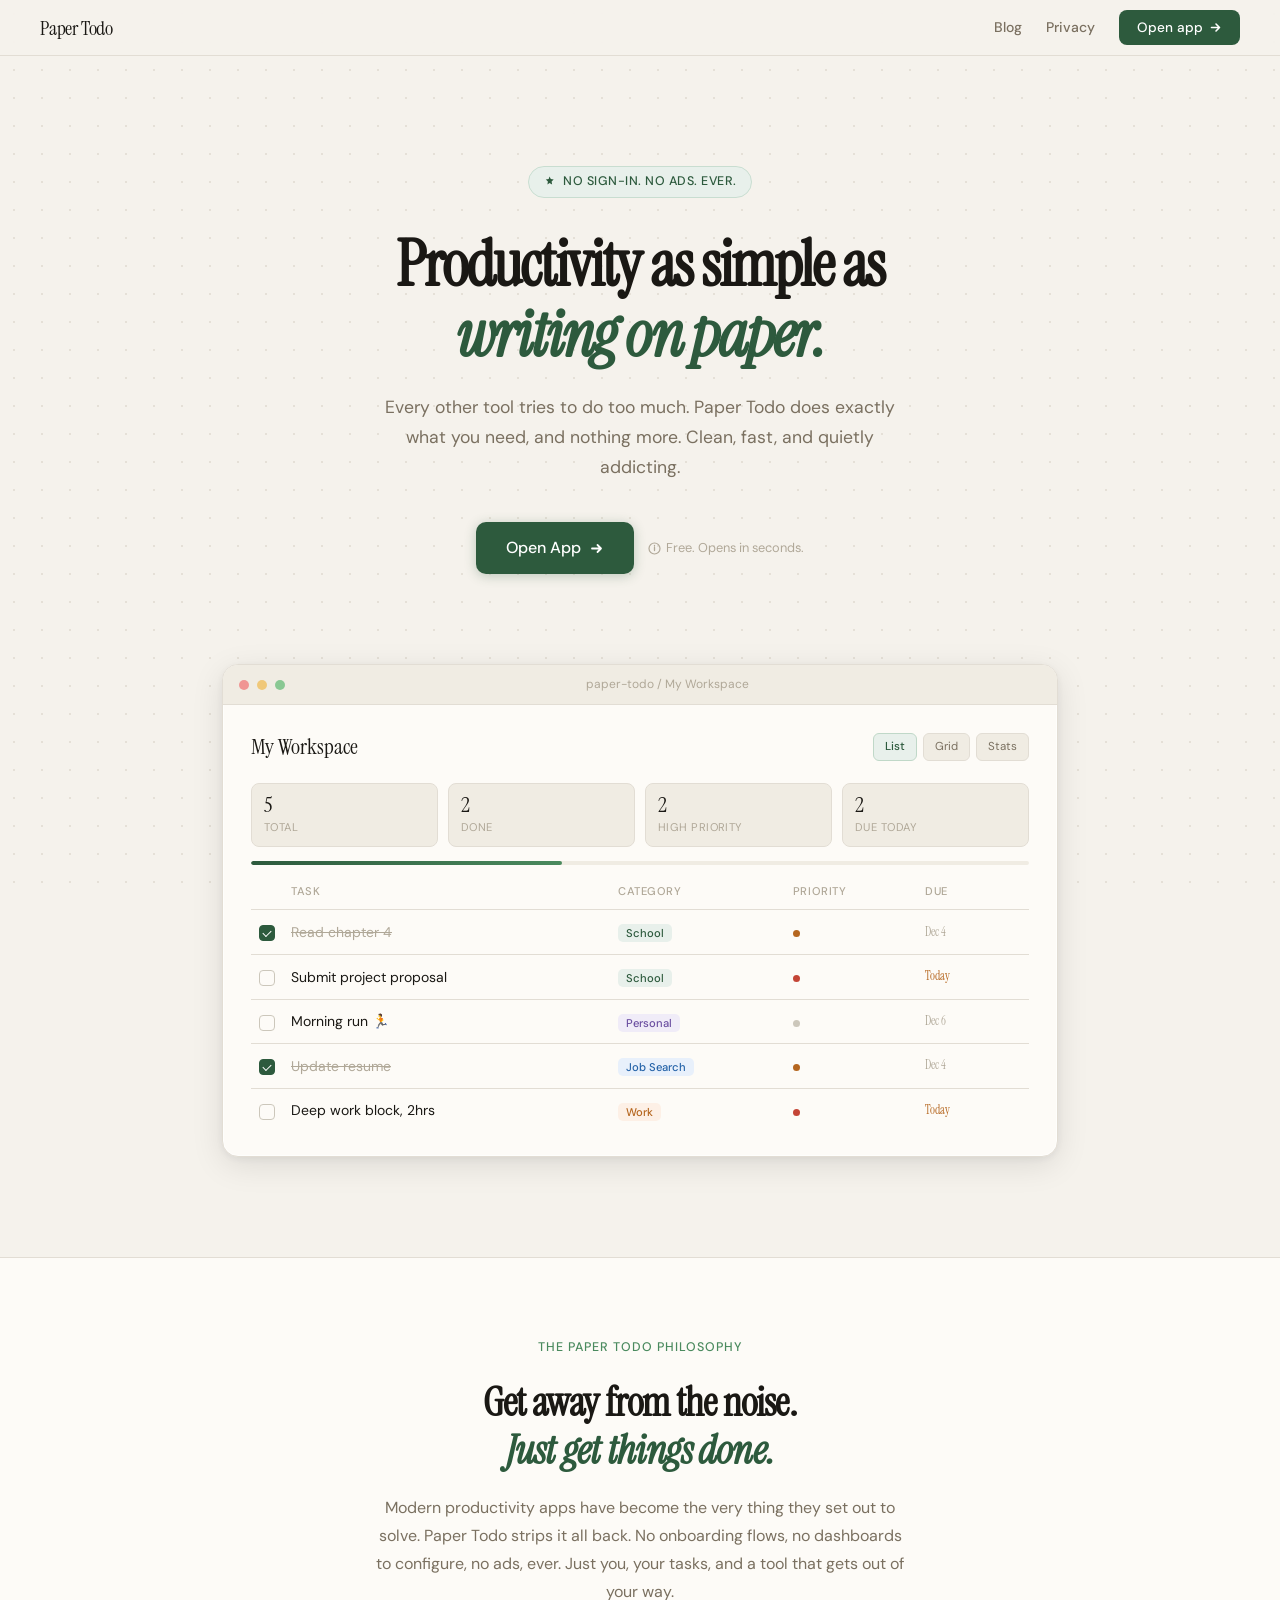
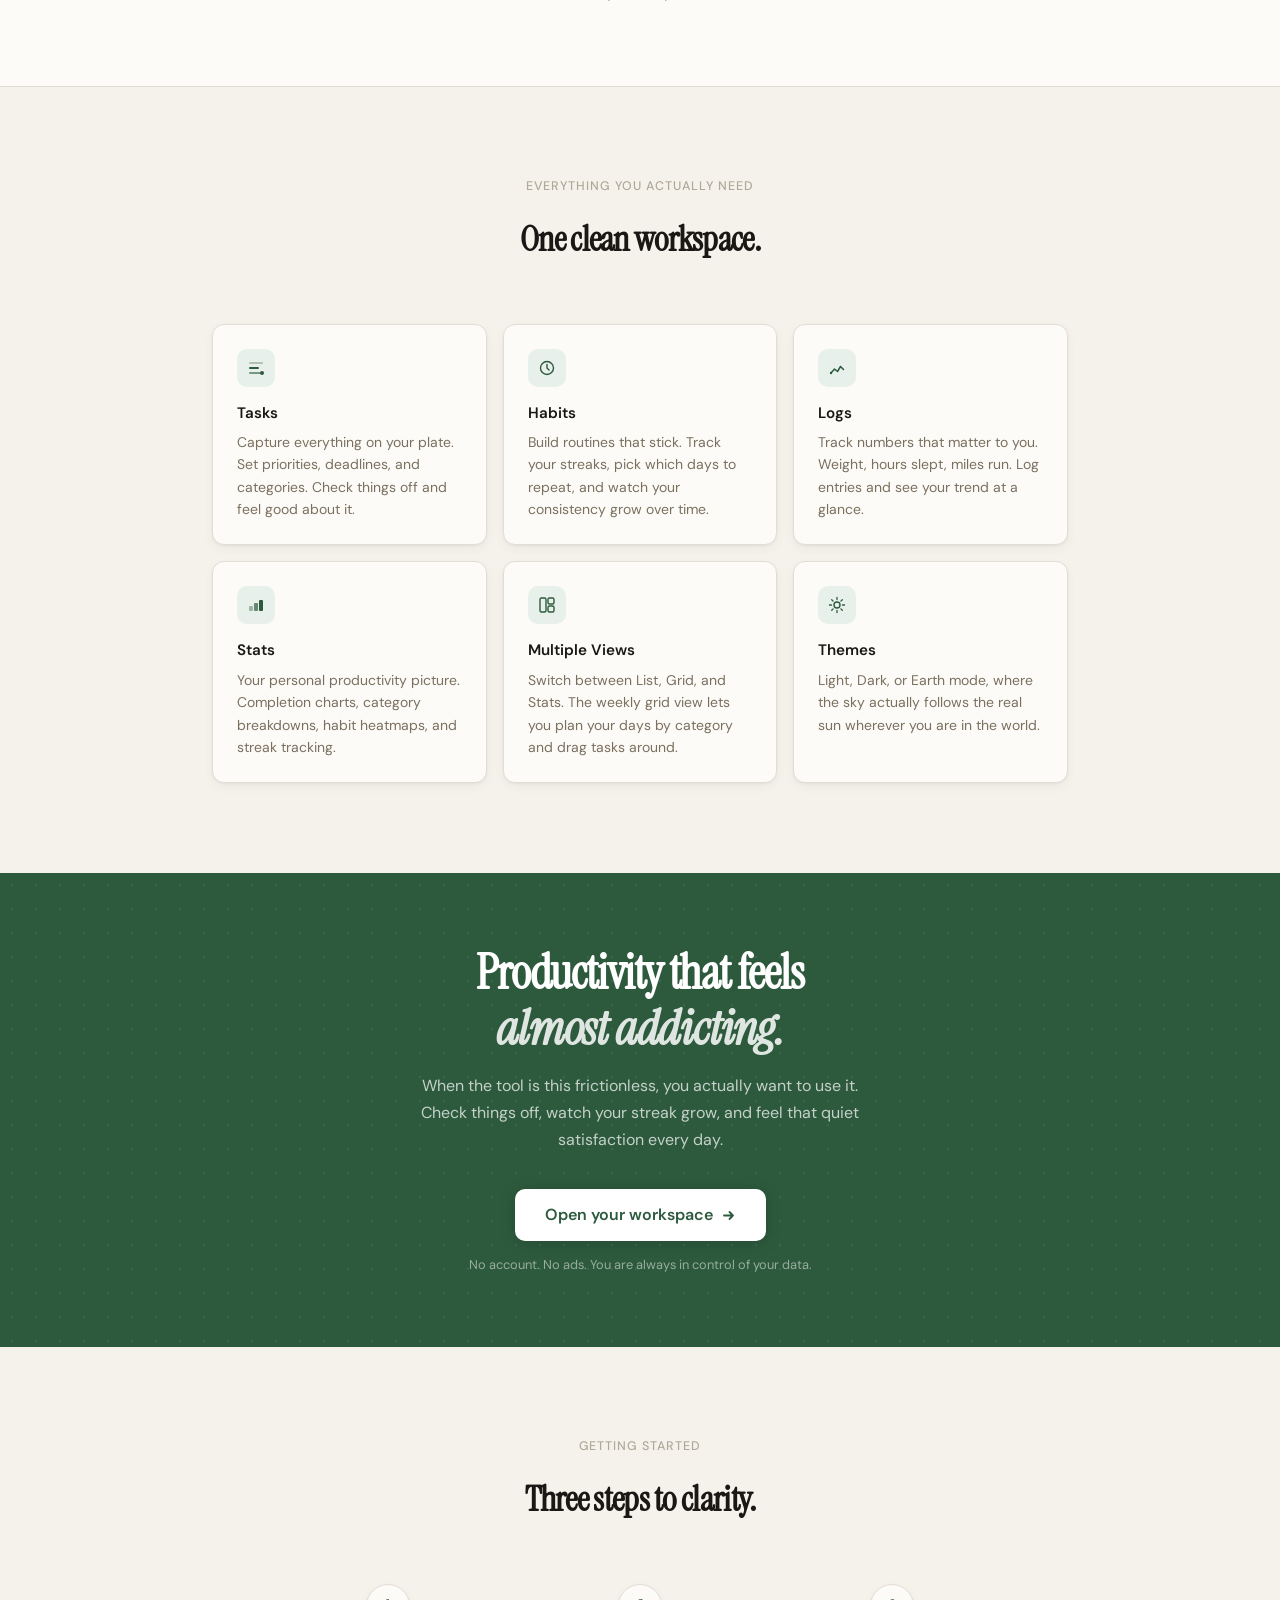
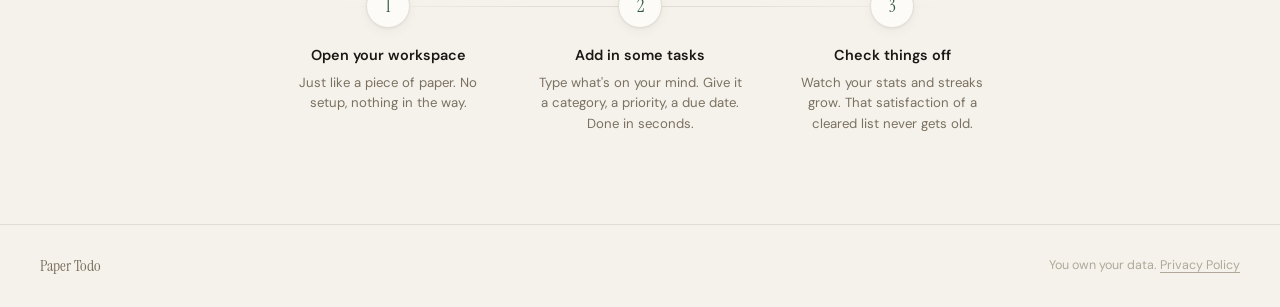
==== commit ed42f09a: "added a landing page, privacy page, and blog page" ====
--- a/index.html
+++ b/index.html
@@ -3,13 +3,56 @@
 <head>
 <meta charset="UTF-8">
 <meta name="viewport" content="width=device-width, initial-scale=1.0">
-<title>My Workspace</title>
-<!-- v2 -->
+<title>Paper Todo — Productivity as simple as paper</title>
+<meta name="description" content="Paper Todo is a minimalist productivity app for tasks, habits, logs, and stats. No sign-in, no ads, no setup. Open your workspace and start in seconds.">
+<meta name="robots" content="index, follow">
+<meta name="theme-color" content="#f5f2ec">
+<link rel="canonical" href="https://papertodo.app/">
+
+<!-- Open Graph -->
+<meta property="og:type" content="website">
+<meta property="og:site_name" content="Paper Todo">
+<meta property="og:title" content="Paper Todo — Productivity as simple as paper">
+<meta property="og:description" content="A minimalist workspace for tasks, habits, logs, and stats. No sign-in, no ads, no setup. Open and start immediately.">
+<meta property="og:url" content="https://papertodo.app/">
+
+<!-- Twitter Card -->
+<meta name="twitter:card" content="summary_large_image">
+<meta name="twitter:title" content="Paper Todo — Productivity as simple as paper">
+<meta name="twitter:description" content="A minimalist workspace for tasks, habits, logs, and stats. No sign-in, no ads, no setup.">
+
+<!-- Structured data -->
+<script type="application/ld+json">
+{
+  "@context": "https://schema.org",
+  "@type": "WebApplication",
+  "name": "Paper Todo",
+  "url": "https://papertodo.app/app.html",
+  "description": "A minimalist productivity app for tasks, habits, quantitative tracking, and personal stats. No sign-in required. No ads.",
+  "applicationCategory": "ProductivityApplication",
+  "operatingSystem": "Web",
+  "offers": {
+    "@type": "Offer",
+    "price": "0",
+    "priceCurrency": "USD"
+  },
+  "featureList": [
+    "Task management with priorities and due dates",
+    "Habit tracking with streak calculation",
+    "Quantitative log tracking with trend charts",
+    "Personal productivity statistics",
+    "List, Grid, and Stats views",
+    "No sign-in required",
+    "No ads"
+  ]
+}
+</script>
+
 <link href="https://fonts.googleapis.com/css2?family=Instrument+Serif:ital@0;1&family=DM+Sans:ital,opsz,wght@0,9..40,300;0,9..40,400;0,9..40,500;0,9..40,600;1,9..40,300&display=swap" rel="stylesheet">
 <style>
-  /* ── Theme variables ─────────────────────────────────── */
+  *, *::before, *::after { box-sizing: border-box; margin: 0; padding: 0; }
+
   :root {
-    /* Light parchment (default) */
     --bg: #f5f2ec;
     --surface: #fdfbf7;
     --surface2: #f0ece3;
@@ -18,5404 +61,1405 @@
     --text: #1a1814;
     --text-muted: #7a7060;
     --text-faint: #b0a898;
-    --shadow: 0 1px 3px rgba(0,0,0,0.06), 0 4px 12px rgba(0,0,0,0.04);
-    --shadow-lg: 0 8px 32px rgba(0,0,0,0.1), 0 2px 8px rgba(0,0,0,0.06);
-    --grid-opacity: 0.4;
-
-    /* Accent: Forest (default) */
     --accent: #2d5a3d;
     --accent-light: #e8f0eb;
     --accent-mid: #4a8a5e;
-    --done: #5a8a6a;
-    --done-light: #eaf2ec;
-
-    /* Fixed semantic colors */
-    --danger: #c44536;
-    --danger-light: #faeae8;
-    --warn: #b5661f;
-    --warn-light: #fdf0e6;
-    --info: #2563a8;
-    --info-light: #e8f0fb;
-    --purple: #6b4fa0;
-    --purple-light: #f0ecf8;
-  }
-
-  /* ── Dark mode ─────────────────────────────────────────── */
-  [data-theme="dark"] {
-    --bg: #141210;
-    --surface: #1e1c19;
-    --surface2: #252320;
-    --border: #332f2a;
-    --border-strong: #46413a;
-    --text: #f0ece4;
-    --text-muted: #9a9080;
-    --text-faint: #5a5248;
-    --shadow: 0 1px 3px rgba(0,0,0,0.3), 0 4px 12px rgba(0,0,0,0.2);
-    --shadow-lg: 0 8px 32px rgba(0,0,0,0.4), 0 2px 8px rgba(0,0,0,0.3);
-    --grid-opacity: 0.12;
-    --danger-light: #2d1a18;
-    --warn-light: #2a1e10;
-    --info-light: #111e30;
-    --purple-light: #1e1828;
-  }
-
-  [data-theme="dark"][data-accent="ocean"] {
-    --accent: #2b88cc;
-    --accent-light: #0f2033;
-    --accent-mid: #4aa3e8;
-    --done-light: #0a1a28;
-  }
-
-  [data-theme="dark"][data-accent="amethyst"] {
-    --accent: #9966cc;
-    --accent-light: #1e1030;
-    --accent-mid: #b380e8;
-    --done-light: #180d28;
-  }
-
-  [data-theme="dark"][data-accent="terracotta"] {
-    --accent: #cc6655;
-    --accent-light: #2a1410;
-    --accent-mid: #e08070;
-    --done-light: #200e0a;
-  }
-
-  /* ── Dark mode element overrides ──────────────────────── */
-  [data-theme="dark"] tbody tr:hover { background: var(--surface2); }
-  [data-theme="dark"] tbody tr:hover td { color: var(--text); }
-
-  /* ── Earth mode ─────────────────────────────────────────── */
-  [data-theme="earth"] {
-    --bg: transparent;
-    --surface: rgba(255,255,255,0.72);
-    --surface2: rgba(255,255,255,0.55);
-    --border: rgba(0,0,0,0.10);
-    --border-strong: rgba(0,0,0,0.18);
-    --text: #1a1814;
-    --text-muted: #6a6858;
-    --text-faint: #a09880;
-    --shadow: 0 1px 3px rgba(0,0,0,0.08), 0 4px 12px rgba(0,0,0,0.06);
-    --shadow-lg: 0 8px 32px rgba(0,0,0,0.14), 0 2px 8px rgba(0,0,0,0.08);
-    --accent: #2d5a3d;
-    --accent-light: rgba(45,90,61,0.12);
-    --accent-mid: #4a8a5e;
-    --done: #5a8a6a;
-    --done-light: rgba(90,138,106,0.15);
-    --danger-light: rgba(196,69,54,0.12);
-    --warn-light: rgba(181,102,31,0.12);
-    --info-light: rgba(37,99,168,0.12);
-    --purple-light: rgba(107,79,160,0.12);
-    --grid-opacity: 0.3;
-  }
-
-  /* Night earth */
-  [data-theme="earth"][data-earth-phase="night"] {
-    --surface: rgba(10,16,30,0.85);
-    --surface2: rgba(16,22,40,0.78);
-    --border: rgba(255,255,255,0.08);
-    --border-strong: rgba(255,255,255,0.14);
-    --text: #e8f0e4;
-    --text-muted: #7a9070;
-    --text-faint: #3a5040;
-    --accent: #4a8a5e;
-    --accent-light: rgba(74,138,94,0.18);
-    --accent-mid: #6aaa7e;
-  }
-
-  /* Dawn/dusk earth */
-  [data-theme="earth"][data-earth-phase="dawn"],
-  [data-theme="earth"][data-earth-phase="dusk"] {
-    --surface: rgba(255,248,238,0.80);
-    --accent: #2d5a3d;
-    --accent-light: rgba(45,90,61,0.13);
-    --accent-mid: #4a8a5e;
-  }
-
-  /* Sky canvas */
-  #earth-sky {
-    position: fixed;
-    inset: 0;
-    z-index: 0;
-    pointer-events: none;
-    transition: opacity 0.8s;
-    opacity: 0;
-  }
-  [data-theme="earth"] #earth-sky { opacity: 1; }
-
-  [data-theme="earth"] #app-root { position: relative; z-index: 1; }
-  [data-theme="earth"] body { background: transparent; }
-
-  /* Glass-ify cards/tables in earth mode */
-  [data-theme="earth"] .table-wrap,
-  [data-theme="earth"] .chart-card,
-  [data-theme="earth"] .stats-sum-card,
-  [data-theme="earth"] .quote-banner,
-  [data-theme="earth"] .modal-backdrop .modal {
-    backdrop-filter: blur(12px);
-    -webkit-backdrop-filter: blur(12px);
-  }
-
-  [data-theme="earth"] thead th {
-    background: rgba(0,0,0,0.25);
-  }
-
-  [data-theme="earth"][data-earth-phase="night"] thead th {
-    background: rgba(60,60,120,0.5);
-  }
-
-  [data-theme="dark"] .quote-banner {
-    background: linear-gradient(135deg, #1e1c19 0%, #252320 100%);
-    border-color: var(--border-strong);
-  }
-
-  /* Category pills — muted, warm-tinted in dark mode */
-  [data-theme="dark"] .cat-pill,
-  [data-theme="dark"] .habit-badge {
-    filter: brightness(0.75) saturate(0.85);
-  }
-
-  /* Grid chips — intentional dark variants */
-  [data-theme="dark"] .grid-chip.chip-high   { background: #5c1f18; color: #e8a090; border-color: #7a2e24; }
-  [data-theme="dark"] .grid-chip.chip-medium { background: #1a3028; color: #7abf95; border-color: #2a4a38; }
-  [data-theme="dark"] .grid-chip.chip-low    { background: #182030; color: #7090b8; border-color: #253550; }
-  [data-theme="dark"] .grid-chip.chip-none   { background: #282420; color: #88807a; border-color: #383028; }
-
-  /* Grid table cells */
-  [data-theme="dark"] .grid-cell { background: var(--surface); }
-  [data-theme="dark"] .grid-cell:hover { background: var(--surface2); }
-  [data-theme="dark"] .grid-day-cell { background: var(--surface2); border-right-color: var(--border-strong); }
-  [data-theme="dark"] .grid-day-label { color: #d8d0c4; }
-  [data-theme="dark"] .grid-day-label.is-today { color: var(--accent-mid); }
-  [data-theme="dark"] .grid-day-num { color: #8a8070; }
-
-  /* Semantic colors in dark mode */
-  [data-theme="dark"] .overdue  { color: #e0806a; }
-  [data-theme="dark"] .today    { color: var(--accent-mid); }
-
-  [data-theme="dark"] input,
-  [data-theme="dark"] select,
-  [data-theme="dark"] textarea {
-    background: var(--surface2) !important;
-    color: var(--text) !important;
-    border-color: var(--border) !important;
-    color-scheme: dark;
-  }
-
-  [data-theme="dark"] input[type="date"]::-webkit-calendar-picker-indicator {
-    filter: invert(1) opacity(0.5);
-  }
-
-  /* Grid day tints — much more subtle in dark mode */
-  [data-theme="dark"] .day-saturday .grid-cell  { background: rgba(120, 110, 160, 0.08); }
-  [data-theme="dark"] .day-sunday .grid-cell    { background: rgba(120, 110, 160, 0.05); }
-  [data-theme="dark"] .day-monday .grid-cell    { background: rgba(180, 100, 100, 0.06); }
-  [data-theme="dark"] .day-tuesday .grid-cell   { background: rgba(80, 140, 80, 0.07); }
-  [data-theme="dark"] .day-wednesday .grid-cell { background: rgba(80, 130, 160, 0.08); }
-  [data-theme="dark"] .day-thursday .grid-cell  { background: rgba(170, 130, 70, 0.07); }
-  [data-theme="dark"] .day-friday .grid-cell    { background: rgba(80, 120, 160, 0.07); }
-  [data-theme="dark"] .day-today .grid-cell     { outline-color: var(--accent); }
-
-  /* ── Theme switcher UI ──────────────────────────────────── */
-  .theme-switcher {
-    display: flex;
-    align-items: center;
-    gap: 8px;
-    padding: 6px 8px;
-    background: var(--surface);
-    border: 1px solid var(--border);
-    border-radius: 10px;
-    box-shadow: var(--shadow);
-  }
-
-
-  .theme-mode-btn {
-    display: flex;
-    align-items: center;
-    gap: 4px;
-    padding: 4px 8px;
-    border-radius: 6px;
-    border: none;
-    background: transparent;
-    color: var(--text-muted);
-    font-family: 'DM Sans', sans-serif;
-    font-size: 12px;
-    font-weight: 500;
-    cursor: pointer;
-    transition: all 0.15s;
-    white-space: nowrap;
-  }
-
-  .theme-mode-btn:hover { background: var(--surface2); color: var(--text); }
-  .theme-mode-btn.active {
-    background: var(--accent);
-    color: white;
-  }
-
-
-  * { box-sizing: border-box; margin: 0; padding: 0; }
+    --shadow: 0 1px 3px rgba(0,0,0,0.06), 0 4px 12px rgba(0,0,0,0.04);
+    --shadow-lg: 0 8px 32px rgba(0,0,0,0.1), 0 2px 8px rgba(0,0,0,0.06);
+  }
+
+  html { scroll-behavior: smooth; }
 
   body {
-    font-family: 'DM Sans', sans-serif;
     background: var(--bg);
     color: var(--text);
-    min-height: 100vh;
-    font-size: 14px;
-    line-height: 1.5;
-  }
-
-  /* Subtle grid background */
+    font-family: 'DM Sans', system-ui, sans-serif;
+    font-size: 16px;
+    line-height: 1.6;
+    -webkit-font-smoothing: antialiased;
+    overflow-x: hidden;
+  }
+
   body::before {
     content: '';
     position: fixed;
     inset: 0;
-    background-image: 
-      linear-gradient(var(--border) 1px, transparent 1px),
-      linear-gradient(90deg, var(--border) 1px, transparent 1px);
-    background-size: 40px 40px;
-    opacity: var(--grid-opacity, 0.4);
+    background-image: radial-gradient(circle, #c8c0b0 1px, transparent 1px);
+    background-size: 28px 28px;
+    opacity: 0.35;
     pointer-events: none;
     z-index: 0;
   }
 
-  .app {
+  /* Nav */
+  nav {
+    position: sticky;
+    top: 0;
+    z-index: 100;
+    background: rgba(245,242,236,0.88);
+    backdrop-filter: blur(12px);
+    -webkit-backdrop-filter: blur(12px);
+    border-bottom: 1px solid var(--border);
+    padding: 0 40px;
+    height: 56px;
+    display: flex;
+    align-items: center;
+    justify-content: space-between;
+  }
+
+  .nav-logo {
+    font-family: 'Instrument Serif', Georgia, serif;
+    font-size: 1.25rem;
+    color: var(--text);
+    text-decoration: none;
+    letter-spacing: -0.01em;
+  }
+
+  .nav-cta {
+    display: inline-flex;
+    align-items: center;
+    gap: 6px;
+    background: var(--accent);
+    color: #fff;
+    font-family: 'DM Sans', sans-serif;
+    font-size: 0.85rem;
+    font-weight: 500;
+    padding: 7px 18px;
+    border-radius: 8px;
+    text-decoration: none;
+    transition: background 0.15s, transform 0.1s;
+  }
+  .nav-cta:hover { background: #245030; transform: translateY(-1px); }
+
+  .nav-link {
+    font-size: 0.875rem;
+    font-weight: 500;
+    color: var(--text-muted);
+    text-decoration: none;
+    transition: color 0.15s;
+  }
+  .nav-link:hover { color: var(--accent); }
+
+  /* Hero */
+  .hero {
     position: relative;
     z-index: 1;
-    max-width: 1100px;
+    max-width: 760px;
     margin: 0 auto;
-    padding: 32px 24px 80px;
-  }
-
-  /* Header */
-  .header {
+    padding: 110px 32px 90px;
+    text-align: center;
+  }
+
+  .hero-badge {
+    display: inline-flex;
+    align-items: center;
+    gap: 7px;
+    background: var(--accent-light);
+    color: var(--accent);
+    font-size: 0.78rem;
+    font-weight: 500;
+    letter-spacing: 0.04em;
+    text-transform: uppercase;
+    padding: 5px 14px;
+    border-radius: 100px;
+    margin-bottom: 32px;
+    border: 1px solid #c8ddd0;
+  }
+  .hero-badge svg { flex-shrink: 0; }
+
+  h1 {
+    font-family: 'Instrument Serif', Georgia, serif;
+    font-size: clamp(2.6rem, 6vw, 4rem);
+    line-height: 1.1;
+    letter-spacing: -0.03em;
+    color: var(--text);
+    margin-bottom: 22px;
+  }
+  h1 em { font-style: italic; color: var(--accent); }
+
+  .hero-sub {
+    font-size: 1.1rem;
+    color: var(--text-muted);
+    font-weight: 400;
+    max-width: 520px;
+    margin: 0 auto 40px;
+    line-height: 1.7;
+  }
+
+  .hero-actions {
+    display: flex;
+    align-items: center;
+    justify-content: center;
+    gap: 14px;
+    flex-wrap: wrap;
+  }
+
+  .btn-primary {
+    display: inline-flex;
+    align-items: center;
+    gap: 8px;
+    background: var(--accent);
+    color: #fff;
+    font-family: 'DM Sans', sans-serif;
+    font-size: 1rem;
+    font-weight: 500;
+    padding: 13px 30px;
+    border-radius: 10px;
+    text-decoration: none;
+    box-shadow: 0 2px 12px rgba(45,90,61,0.28);
+    transition: background 0.15s, transform 0.12s, box-shadow 0.15s;
+  }
+  .btn-primary:hover { background: #245030; transform: translateY(-2px); box-shadow: 0 6px 20px rgba(45,90,61,0.32); }
+  .btn-primary:active { transform: translateY(0); }
+
+  .hero-note {
+    font-size: 0.8rem;
+    color: var(--text-faint);
+    display: flex;
+    align-items: center;
+    gap: 5px;
+  }
+
+  /* Preview */
+  .preview-wrap {
+    position: relative;
+    z-index: 1;
+    max-width: 900px;
+    margin: 0 auto 100px;
+    padding: 0 32px;
+  }
+
+  .preview-card {
+    background: var(--surface);
+    border: 1px solid var(--border);
+    border-radius: 16px;
+    box-shadow: var(--shadow-lg), 0 0 0 1px rgba(255,255,255,0.7) inset;
+    overflow: hidden;
+    position: relative;
+  }
+
+  .preview-bar {
+    background: var(--surface2);
+    border-bottom: 1px solid var(--border);
+    padding: 10px 16px;
+    display: flex;
+    align-items: center;
+    gap: 8px;
+  }
+
+  .preview-dot { width: 10px; height: 10px; border-radius: 50%; }
+  .preview-dot:nth-child(1) { background: #f08080; opacity: 0.8; }
+  .preview-dot:nth-child(2) { background: #f0c060; opacity: 0.8; }
+  .preview-dot:nth-child(3) { background: #70c080; opacity: 0.8; }
+
+  .preview-url {
+    flex: 1;
+    text-align: center;
+    font-size: 0.75rem;
+    color: var(--text-faint);
+  }
+
+  .preview-body { padding: 24px 28px; }
+
+  /* Faux app */
+  .faux-header {
+    display: flex;
+    align-items: center;
+    justify-content: space-between;
+    margin-bottom: 18px;
+  }
+
+  .faux-title {
+    font-family: 'Instrument Serif', serif;
+    font-size: 1.4rem;
+    color: var(--text);
+  }
+
+  .faux-chips { display: flex; gap: 6px; }
+
+  .faux-chip {
+    font-size: 0.72rem;
+    padding: 4px 11px;
+    border-radius: 6px;
+    border: 1px solid var(--border);
+    color: var(--text-muted);
+    background: var(--surface2);
+    cursor: pointer;
+    transition: background 0.12s, color 0.12s, border-color 0.12s;
+    user-select: none;
+  }
+  .faux-chip:hover { background: var(--accent-light); color: var(--accent); border-color: #c0d8c8; }
+  .faux-chip.active { background: var(--accent-light); border-color: #c0d8c8; color: var(--accent); font-weight: 500; }
+
+  .faux-stats-row {
+    display: grid;
+    grid-template-columns: repeat(4, 1fr);
+    gap: 10px;
+    margin-bottom: 14px;
+  }
+
+  .faux-stat {
+    background: var(--surface2);
+    border: 1px solid var(--border);
+    border-radius: 8px;
+    padding: 10px 12px;
+    transition: background 0.2s;
+  }
+
+  .faux-stat-num {
+    font-family: 'Instrument Serif', serif;
+    font-size: 1.4rem;
+    color: var(--text);
+    line-height: 1;
+    margin-bottom: 2px;
+    transition: color 0.2s;
+  }
+
+  .faux-stat-label {
+    font-size: 0.7rem;
+    color: var(--text-faint);
+    text-transform: uppercase;
+    letter-spacing: 0.04em;
+  }
+
+  .faux-progress-bar {
+    height: 4px;
+    background: var(--surface2);
+    border-radius: 2px;
+    margin-bottom: 18px;
+    overflow: hidden;
+  }
+
+  #faux-fill {
+    height: 100%;
+    background: linear-gradient(90deg, var(--accent), var(--accent-mid));
+    border-radius: 2px;
+    transition: width 0.5s cubic-bezier(.4,0,.2,1);
+  }
+
+  /* List view table */
+  .faux-table { width: 100%; border-collapse: collapse; }
+  .faux-table th {
+    font-size: 0.7rem;
+    color: var(--text-faint);
+    text-transform: uppercase;
+    letter-spacing: 0.05em;
+    padding: 0 8px 8px;
+    text-align: left;
+    font-weight: 500;
+    border-bottom: 1px solid var(--border);
+  }
+
+  .faux-row {
+    border-bottom: 1px solid var(--border);
+    transition: background 0.12s;
+  }
+  .faux-row:last-child { border-bottom: none; }
+  .faux-row:hover { background: var(--surface2); }
+  .faux-row td { padding: 9px 8px; vertical-align: middle; }
+
+  .faux-check {
+    width: 16px; height: 16px;
+    border-radius: 4px;
+    border: 1.5px solid var(--border-strong);
+    display: inline-flex;
+    align-items: center;
+    justify-content: center;
+    flex-shrink: 0;
+    cursor: pointer;
+    position: relative;
+    vertical-align: middle;
+    transition: background 0.15s, border-color 0.15s, transform 0.1s;
+  }
+  .faux-check:hover { border-color: var(--accent); transform: scale(1.1); }
+  .faux-check.done { background: var(--accent); border-color: var(--accent); }
+  .faux-check.done::after {
+    content: '';
+    position: absolute;
+    top: 50%; left: 50%;
+    width: 8px; height: 5px;
+    border-left: 1.5px solid #fff;
+    border-bottom: 1.5px solid #fff;
+    transform: translate(-50%, -60%) rotate(-45deg);
+    display: block;
+  }
+
+  @keyframes checkBounce {
+    0%   { transform: scale(1); }
+    40%  { transform: scale(1.35); }
+    70%  { transform: scale(0.9); }
+    100% { transform: scale(1); }
+  }
+  .faux-check.just-done { animation: checkBounce 0.35s cubic-bezier(.4,0,.2,1); }
+
+  .faux-name { font-size: 0.875rem; color: var(--text); transition: color 0.2s; }
+  .faux-name.done { color: var(--text-faint); text-decoration: line-through; }
+
+  .faux-cat { font-size: 0.7rem; padding: 2px 8px; border-radius: 5px; font-weight: 500; }
+  .faux-pri { width: 7px; height: 7px; border-radius: 50%; display: inline-block; }
+  .faux-date { font-size: 0.75rem; color: var(--text-faint); font-family: 'Instrument Serif', serif; }
+  .faux-date.overdue { color: #c44536; }
+  .faux-date.today { color: #b5661f; }
+  .faux-date.done-date { color: var(--text-faint); }
+
+  .faux-del {
+    width: 18px; height: 18px;
+    border-radius: 4px;
+    border: none;
+    background: transparent;
+    color: var(--text-faint);
+    font-size: 14px;
+    line-height: 1;
+    cursor: pointer;
+    opacity: 0;
+    transition: opacity 0.15s, background 0.12s, color 0.12s;
+    display: flex;
+    align-items: center;
+    justify-content: center;
+    padding: 0;
+  }
+  .faux-row:hover .faux-del { opacity: 1; }
+  .faux-del:hover { background: #faeae8; color: #c44536; }
+
+  @keyframes rowFadeOut {
+    from { opacity: 1; transform: translateX(0); max-height: 40px; }
+    to   { opacity: 0; transform: translateX(12px); max-height: 0; padding: 0; }
+  }
+  .faux-row.removing { animation: rowFadeOut 0.25s ease forwards; overflow: hidden; }
+
+  /* Grid view */
+  .faux-grid { width: 100%; border-collapse: collapse; }
+  .faux-grid th {
+    font-size: 0.7rem;
+    color: var(--text-faint);
+    text-transform: uppercase;
+    letter-spacing: 0.05em;
+    padding: 6px 10px;
+    text-align: left;
+    font-weight: 500;
+    border-bottom: 1px solid var(--border);
+    border-right: 1px solid var(--border);
+  }
+  .faux-grid th:last-child { border-right: none; }
+  .faux-grid td {
+    vertical-align: top;
+    padding: 8px 10px;
+    border-right: 1px solid var(--border);
+    border-bottom: 1px solid var(--border);
+    width: 25%;
+    min-height: 64px;
+    transition: background 0.12s, outline 0.1s;
+  }
+  .faux-grid td:last-child { border-right: none; }
+  .faux-grid tr:last-child td { border-bottom: none; }
+  .faux-grid td.drag-over {
+    background: var(--accent-light);
+    outline: 2px dashed #a8ccb8;
+    outline-offset: -3px;
+  }
+
+  .faux-day-label {
+    font-size: 0.7rem;
+    font-weight: 600;
+    color: var(--text-muted);
+    margin-bottom: 6px;
+  }
+  .faux-day-label.today-label { color: var(--accent); }
+
+  .faux-chip-task {
+    font-size: 0.7rem;
+    padding: 3px 7px;
+    border-radius: 5px;
+    background: var(--accent-light);
+    color: var(--accent);
+    margin-bottom: 4px;
+    white-space: nowrap;
+    overflow: hidden;
+    text-overflow: ellipsis;
+    max-width: 100%;
+    display: block;
+    border: 1px solid #c0d8c8;
+    cursor: grab;
+    transition: opacity 0.15s, transform 0.1s;
+  }
+  .faux-chip-task:active { cursor: grabbing; opacity: 0.55; transform: scale(0.97); }
+  .faux-chip-task.done-chip {
+    background: var(--surface2);
+    color: var(--text-faint);
+    border-color: var(--border);
+    text-decoration: line-through;
+  }
+  .faux-chip-task.high { background: #faeae8; color: #c44536; border-color: #f0c8c4; }
+  .faux-chip-task.personal { background: #f0ecf8; color: #6b4fa0; border-color: #d8d0f0; }
+  .faux-chip-task.work { background: #fdf0e6; color: #b5661f; border-color: #e8d4b8; }
+
+  /* Stats view */
+  .faux-stats-view { padding: 4px 0; }
+
+  .faux-stats-section { margin-bottom: 18px; }
+  .faux-stats-section:last-child { margin-bottom: 0; }
+
+  .faux-stats-heading {
+    font-size: 0.7rem;
+    font-weight: 600;
+    color: var(--text-faint);
+    text-transform: uppercase;
+    letter-spacing: 0.06em;
+    margin-bottom: 10px;
+  }
+
+  .faux-bar-row {
+    display: flex;
+    align-items: center;
+    gap: 10px;
+    margin-bottom: 7px;
+  }
+  .faux-bar-row:last-child { margin-bottom: 0; }
+
+  .faux-bar-label {
+    font-size: 0.78rem;
+    color: var(--text-muted);
+    width: 68px;
+    flex-shrink: 0;
+  }
+
+  .faux-bar-track {
+    flex: 1;
+    height: 6px;
+    background: var(--surface2);
+    border-radius: 3px;
+    overflow: hidden;
+  }
+
+  .faux-bar-fill {
+    height: 100%;
+    border-radius: 3px;
+    background: var(--accent);
+    transition: width 0.7s cubic-bezier(.4,0,.2,1);
+  }
+
+  .faux-bar-count {
+    font-size: 0.75rem;
+    color: var(--text-faint);
+    font-family: 'Instrument Serif', serif;
+    width: 20px;
+    text-align: right;
+    flex-shrink: 0;
+  }
+
+  .faux-mini-bars {
     display: flex;
     align-items: flex-end;
-    justify-content: space-between;
-    margin-bottom: 32px;
+    gap: 4px;
+    height: 48px;
+  }
+
+  .faux-mini-bar {
+    flex: 1;
+    background: var(--accent-light);
+    border-radius: 3px 3px 0 0;
+    border: 1px solid #c0d8c8;
+    transition: height 0.6s cubic-bezier(.4,0,.2,1), background 0.2s;
+    min-height: 3px;
+    cursor: default;
+  }
+  .faux-mini-bar:hover { background: var(--accent-mid); }
+  .faux-mini-bar.today-bar { background: var(--accent); border-color: var(--accent); }
+
+  .faux-mini-bar-labels {
+    display: flex;
+    gap: 4px;
+    margin-top: 4px;
+  }
+  .faux-mini-bar-label {
+    flex: 1;
+    font-size: 0.6rem;
+    color: var(--text-faint);
+    text-align: center;
+    overflow: hidden;
+  }
+  .faux-mini-bar-label.today-lbl { color: var(--accent); font-weight: 600; }
+
+  .faux-summary-cards {
+    display: grid;
+    grid-template-columns: repeat(3, 1fr);
+    gap: 8px;
+    margin-bottom: 16px;
+  }
+  .faux-summary-card {
+    background: var(--surface2);
+    border: 1px solid var(--border);
+    border-radius: 8px;
+    padding: 10px 12px;
+  }
+  .faux-summary-num {
+    font-family: 'Instrument Serif', serif;
+    font-size: 1.5rem;
+    color: var(--text);
+    line-height: 1;
+    margin-bottom: 2px;
+  }
+  .faux-summary-label {
+    font-size: 0.68rem;
+    color: var(--text-faint);
+    text-transform: uppercase;
+    letter-spacing: 0.04em;
+  }
+
+  /* Confetti */
+  .confetti-piece {
+    position: fixed;
+    width: 7px;
+    height: 7px;
+    border-radius: 2px;
+    pointer-events: none;
+    z-index: 9999;
+    animation: confettiFall var(--dur) ease forwards;
+  }
+
+  @keyframes confettiFall {
+    0%   { transform: translate(0, 0) rotate(0deg) scale(1); opacity: 1; }
+    80%  { opacity: 1; }
+    100% { transform: translate(var(--tx), var(--ty)) rotate(var(--rot)) scale(0.4); opacity: 0; }
+  }
+
+  /* Ripple */
+  .ripple-ring {
+    position: fixed;
+    border-radius: 50%;
+    pointer-events: none;
+    z-index: 9998;
+    border: 2px solid var(--accent);
+    animation: rippleOut 0.6s ease forwards;
+  }
+  @keyframes rippleOut {
+    from { transform: scale(0); opacity: 0.7; }
+    to   { transform: scale(4.5); opacity: 0; }
+  }
+
+  /* All-done celebration */
+  #faux-celebrate {
+    position: absolute;
+    inset: 0;
+    background: rgba(253,251,247,0.92);
+    border-radius: 0 0 16px 16px;
+    display: flex;
+    flex-direction: column;
+    align-items: center;
+    justify-content: center;
+    gap: 10px;
+    z-index: 10;
+    animation: fauxFadeIn 0.3s ease both;
+  }
+  #faux-celebrate .celeb-emoji { font-size: 2.2rem; animation: celebBounce 0.6s ease; }
+  #faux-celebrate .celeb-title {
+    font-family: 'Instrument Serif', serif;
+    font-size: 1.2rem;
+    color: var(--accent);
+    letter-spacing: -0.01em;
+  }
+  #faux-celebrate .celeb-sub { font-size: 0.8rem; color: var(--text-faint); }
+  #faux-celebrate .celeb-reset {
+    margin-top: 4px;
+    font-size: 0.78rem;
+    color: var(--accent);
+    background: var(--accent-light);
+    border: 1px solid #c0d8c8;
+    border-radius: 6px;
+    padding: 5px 14px;
+    cursor: pointer;
+    font-family: 'DM Sans', sans-serif;
+    transition: background 0.12s;
+  }
+  #faux-celebrate .celeb-reset:hover { background: #d4e8da; }
+  @keyframes celebBounce {
+    0%   { transform: scale(0.4); opacity: 0; }
+    60%  { transform: scale(1.25); }
+    80%  { transform: scale(0.92); }
+    100% { transform: scale(1);    opacity: 1; }
+  }
+
+  /* View transition */
+  #faux-view-content {
+    animation: fauxFadeIn 0.22s ease both;
+  }
+  @keyframes fauxFadeIn {
+    from { opacity: 0; transform: translateY(6px); }
+    to   { opacity: 1; transform: translateY(0); }
+  }
+
+  /* Philosophy */
+  .philosophy {
+    position: relative;
+    z-index: 1;
+    background: var(--surface);
+    border-top: 1px solid var(--border);
+    border-bottom: 1px solid var(--border);
+    padding: 80px 32px;
+    text-align: center;
+  }
+
+  .philosophy-eyebrow {
+    font-size: 0.78rem;
+    font-weight: 500;
+    letter-spacing: 0.08em;
+    text-transform: uppercase;
+    color: var(--accent-mid);
+    margin-bottom: 20px;
+  }
+
+  .philosophy h2 {
+    font-family: 'Instrument Serif', Georgia, serif;
+    font-size: clamp(1.7rem, 3.5vw, 2.5rem);
+    line-height: 1.2;
+    letter-spacing: -0.02em;
+    max-width: 680px;
+    margin: 0 auto 20px;
+  }
+  .philosophy h2 em { font-style: italic; color: var(--accent); }
+
+  .philosophy p {
+    font-size: 1rem;
+    color: var(--text-muted);
+    max-width: 540px;
+    margin: 0 auto;
+    line-height: 1.75;
+  }
+
+  /* Features */
+  .features {
+    position: relative;
+    z-index: 1;
+    max-width: 920px;
+    margin: 0 auto;
+    padding: 90px 32px;
+  }
+
+  .section-label {
+    text-align: center;
+    font-size: 0.78rem;
+    font-weight: 500;
+    letter-spacing: 0.08em;
+    text-transform: uppercase;
+    color: var(--text-faint);
+    margin-bottom: 14px;
+  }
+
+  .section-title {
+    font-family: 'Instrument Serif', Georgia, serif;
+    font-size: clamp(1.6rem, 3vw, 2.2rem);
+    text-align: center;
+    letter-spacing: -0.02em;
+    margin-bottom: 56px;
+    color: var(--text);
+  }
+
+  .features-grid {
+    display: grid;
+    grid-template-columns: repeat(auto-fit, minmax(240px, 1fr));
     gap: 16px;
-    flex-wrap: wrap;
-  }
-
-  .header-left h1 {
-    font-family: 'Instrument Serif', serif;
-    font-size: 42px;
-    font-weight: 400;
-    color: var(--text);
-    letter-spacing: -0.5px;
-    line-height: 1;
-  }
-
-  #site-title {
-    outline: none;
-    border-radius: 6px;
-    padding: 0 4px;
-    margin: 0 -4px;
-    transition: background 0.15s;
-    cursor: text;
-  }
-
-  #site-title:hover { background: var(--surface2); }
-  #site-title:focus { background: var(--surface2); box-shadow: 0 0 0 2px var(--accent-light); }
-
-  .header-left .subtitle {
-    font-size: 13px;
-    color: var(--text-muted);
-    margin-top: 4px;
-    font-weight: 400;
-    letter-spacing: 0.02em;
-  }
-
-  .settings-btn {
-    display: flex;
-    align-items: center;
-    justify-content: center;
-    width: 34px;
-    height: 34px;
-    border-radius: 8px;
-    border: 1px solid var(--border);
-    background: var(--surface);
-    color: var(--text-muted);
-    cursor: pointer;
-    transition: all 0.15s;
-    box-shadow: var(--shadow);
-    flex-shrink: 0;
-  }
-  .settings-btn:hover {
-    background: var(--surface2);
-    color: var(--text);
-    border-color: var(--border-strong);
-  }
-
-  /* Settings modal specifics */
-  .settings-section {
-    border-top: 1px solid var(--border);
-    padding-top: 18px;
-    margin-top: 4px;
-  }
-  .settings-section-title {
-    font-size: 11px;
-    font-weight: 600;
-    text-transform: uppercase;
-    letter-spacing: 0.07em;
-    color: var(--text-faint);
-    margin-bottom: 12px;
-  }
-  .settings-row {
-    display: flex;
-    align-items: center;
-    justify-content: space-between;
-    gap: 16px;
-    padding: 10px 0;
-    border-bottom: 1px solid var(--border);
-  }
-  .settings-row:last-child { border-bottom: none; }
-  .settings-row-label { font-size: 13px; font-weight: 500; color: var(--text); }
-  .settings-row-sub { font-size: 11px; color: var(--text-faint); margin-top: 2px; }
-
-  .header-right {
-    display: flex;
-    align-items: center;
-    gap: 12px;
-    flex-wrap: wrap;
-  }
-
-  .date-badge {
-    background: var(--surface);
-    border: 1px solid var(--border);
-    border-radius: 10px;
-    padding: 10px 16px;
-    text-align: center;
-    box-shadow: var(--shadow);
-  }
-
-  .date-badge .label {
-    font-size: 10px;
-    text-transform: uppercase;
-    letter-spacing: 0.1em;
-    color: var(--text-faint);
-    font-weight: 500;
-  }
-
-  .date-badge .value {
-    font-size: 13px;
-    font-weight: 600;
-    color: var(--accent);
-    margin-top: 2px;
-  }
-
-  /* Stats bar */
-  .stats-row {
-    display: grid;
-    grid-template-columns: repeat(4, 1fr);
-    gap: 12px;
-    margin-bottom: 24px;
-  }
-
-  .stat-card {
+  }
+
+  .feature-card {
     background: var(--surface);
     border: 1px solid var(--border);
     border-radius: 12px;
-    padding: 16px 18px;
+    padding: 24px;
     box-shadow: var(--shadow);
+    transition: transform 0.15s, box-shadow 0.15s;
+  }
+  .feature-card:hover { transform: translateY(-3px); box-shadow: var(--shadow-lg); }
+
+  .feature-icon {
+    width: 38px; height: 38px;
+    border-radius: 10px;
+    background: var(--accent-light);
+    display: flex;
+    align-items: center;
+    justify-content: center;
+    margin-bottom: 14px;
+    color: var(--accent);
+  }
+
+  .feature-name { font-size: 0.95rem; font-weight: 600; margin-bottom: 6px; color: var(--text); }
+  .feature-desc { font-size: 0.875rem; color: var(--text-muted); line-height: 1.6; }
+
+  /* Addicting strip */
+  .addicting {
     position: relative;
+    z-index: 1;
+    background: var(--accent);
+    padding: 72px 32px;
+    text-align: center;
     overflow: hidden;
   }
 
-  .stat-card::before {
-    content: '';
-    position: absolute;
-    top: 0; left: 0; right: 0;
-    height: 3px;
-    border-radius: 12px 12px 0 0;
-  }
-
-  .stat-card.total::before { background: var(--border-strong); }
-  .stat-card.done-stat::before { background: var(--done); }
-  .stat-card.urgent::before { background: var(--danger); }
-  .stat-card.today-stat::before { background: var(--warn); }
-
-  .stat-number {
-    font-family: 'Instrument Serif', serif;
-    font-size: 32px;
-    line-height: 1;
-    color: var(--text);
-    margin-bottom: 4px;
-  }
-
-  .stat-label {
-    font-size: 12px;
-    color: var(--text-muted);
-    font-weight: 400;
-  }
-
-  /* Progress bar */
-  .progress-wrap {
-    background: var(--surface);
-    border: 1px solid var(--border);
-    border-radius: 12px;
-    padding: 16px 20px;
-    margin-bottom: 24px;
-    box-shadow: var(--shadow);
-  }
-
-  .progress-header {
-    display: flex;
-    justify-content: space-between;
-    align-items: center;
-    margin-bottom: 10px;
-  }
-
-  .progress-title {
-    font-size: 13px;
-    font-weight: 500;
-    color: var(--text-muted);
-  }
-
-  .progress-pct {
-    font-family: 'Instrument Serif', serif;
-    font-size: 18px;
-    color: var(--accent);
-  }
-
-  .progress-bar {
-    height: 8px;
-    background: var(--surface2);
-    border-radius: 999px;
-    overflow: hidden;
-  }
-
-  .progress-fill {
-    height: 100%;
-    background: linear-gradient(90deg, var(--accent-mid), var(--accent));
-    border-radius: 999px;
-    transition: width 0.6s cubic-bezier(0.4, 0, 0.2, 1);
-  }
-
-  /* Toolbar */
-  .toolbar {
-    display: flex;
-    gap: 10px;
-    margin-bottom: 16px;
-    flex-wrap: wrap;
-    align-items: center;
-  }
-
-  .search-wrap {
-    position: relative;
-    flex: 1;
-    min-width: 200px;
-  }
-
-  .search-icon {
-    position: absolute;
-    left: 12px;
-    top: 50%;
-    transform: translateY(-50%);
-    color: var(--text-faint);
-    font-size: 14px;
-    pointer-events: none;
-  }
-
-  .search-input {
-    width: 100%;
-    padding: 9px 12px 9px 36px;
-    border: 1px solid var(--border);
-    border-radius: 8px;
-    background: var(--surface);
-    font-family: 'DM Sans', sans-serif;
-    font-size: 13px;
-    color: var(--text);
-    outline: none;
-    transition: border-color 0.15s, box-shadow 0.15s;
-    box-shadow: var(--shadow);
-  }
-
-  .search-input:focus {
-    border-color: var(--accent-mid);
-    box-shadow: 0 0 0 3px rgba(74, 138, 94, 0.12);
-  }
-
-  .search-input::placeholder { color: var(--text-faint); }
-
-  select.filter-select {
-    padding: 9px 32px 9px 12px;
-    border: 1px solid var(--border);
-    border-radius: 8px;
-    background: var(--surface);
-    font-family: 'DM Sans', sans-serif;
-    font-size: 13px;
-    color: var(--text);
-    outline: none;
-    cursor: pointer;
-    appearance: none;
-    background-image: url("data:image/svg+xml,%3Csvg xmlns='http://www.w3.org/2000/svg' width='12' height='12' viewBox='0 0 12 12'%3E%3Cpath fill='%237a7060' d='M6 8L1 3h10z'/%3E%3C/svg%3E");
-    background-repeat: no-repeat;
-    background-position: right 10px center;
-    box-shadow: var(--shadow);
-    transition: border-color 0.15s;
-  }
-
-  select.filter-select:focus { border-color: var(--accent-mid); outline: none; }
-
-  .btn {
-    display: inline-flex;
-    align-items: center;
-    gap: 6px;
-    padding: 9px 16px;
-    border-radius: 8px;
-    border: none;
-    cursor: pointer;
-    font-family: 'DM Sans', sans-serif;
-    font-size: 13px;
-    font-weight: 500;
-    transition: all 0.15s;
-    white-space: nowrap;
-  }
-
-  .btn-primary {
-    background: var(--accent);
-    color: white;
-    box-shadow: var(--shadow);
-  }
-
-  .btn-primary:hover { background: var(--accent-mid); transform: translateY(-1px); box-shadow: var(--shadow-lg); }
-
-  .btn-ghost {
-    background: var(--surface);
-    color: var(--text-muted);
-    border: 1px solid var(--border);
-    box-shadow: var(--shadow);
-  }
-
-  .btn-ghost:hover { background: var(--surface2); color: var(--text); }
-
-  .btn-danger-ghost {
-    background: transparent;
-    color: var(--danger);
-    border: 1px solid transparent;
-    font-family: 'DM Sans', sans-serif;
-    font-size: 13px;
-    font-weight: 500;
-  }
-
-  .btn-danger-ghost:hover {
-    background: var(--danger-light);
-    border-color: var(--danger);
-  }
-
-  /* Inline delete confirm inside row actions */
-  .delete-confirm-wrap {
-    display: flex;
-    align-items: center;
-    gap: 4px;
-    animation: fadeIn 0.15s ease both;
-  }
-
-  .delete-confirm-yes {
-    padding: 4px 8px;
-    border-radius: 5px;
-    border: 1px solid var(--danger);
-    background: var(--danger);
-    color: white;
-    cursor: pointer;
-    font-size: 11px;
-    font-family: 'DM Sans', sans-serif;
-    font-weight: 600;
-    transition: opacity 0.1s;
-  }
-
-  .delete-confirm-yes:hover { opacity: 0.85; }
-
-  .delete-confirm-no {
-    padding: 4px 8px;
-    border-radius: 5px;
-    border: 1px solid var(--border);
-    background: var(--surface);
-    color: var(--text-muted);
-    cursor: pointer;
-    font-size: 11px;
-    font-family: 'DM Sans', sans-serif;
-    transition: background 0.1s;
-  }
-
-  .delete-confirm-no:hover { background: var(--surface2); }
-
-  /* Table */
-  .table-wrap {
-    background: var(--surface);
-    border: 1px solid var(--border);
-    border-radius: 14px;
-    overflow: hidden;
-    box-shadow: var(--shadow-lg);
-  }
-
-  table {
-    width: 100%;
-    border-collapse: collapse;
-  }
-
-  thead th {
-    background: var(--accent);
-    color: rgba(255,255,255,0.9);
-    padding: 12px 14px;
-    text-align: left;
-    font-size: 11px;
-    font-weight: 500;
-    letter-spacing: 0.06em;
-    text-transform: uppercase;
-    white-space: nowrap;
-    cursor: pointer;
-    user-select: none;
-    transition: background 0.15s;
-  }
-
-  thead th:hover { background: var(--accent-mid); }
-
-  thead th .sort-icon {
-    display: inline-block;
-    margin-left: 4px;
-    opacity: 0.5;
-    font-size: 10px;
-  }
-
-  thead th.sorted .sort-icon { opacity: 1; }
-
-  tbody tr {
-    border-bottom: 1px solid var(--border);
-    transition: background 0.1s;
-  }
-
-  tbody tr:last-child { border-bottom: none; }
-  tbody tr:hover { background: var(--accent-light); }
-
-  td {
-    padding: 11px 14px;
-    vertical-align: middle;
-    font-size: 13.5px;
-  }
-
-  .task-details {
-    font-size: 12px;
-    color: var(--text-muted);
-    margin-top: 2px;
-    font-style: italic;
-  }
-
-  /* Category pill */
-  .cat-pill {
-    display: inline-block;
-    padding: 3px 10px;
-    border-radius: 999px;
-    font-size: 11px;
-    font-weight: 500;
-    letter-spacing: 0.02em;
-    white-space: nowrap;
-    cursor: pointer;
-    border: none;
-    font-family: 'DM Sans', sans-serif;
-  }
-
-  .cat-work { background: var(--info-light); color: var(--info); }
-  .cat-school { background: var(--purple-light); color: var(--purple); }
-  .cat-personal { background: var(--warn-light); color: var(--warn); }
-  .cat-job { background: var(--accent-light); color: var(--accent); }
-  .cat-none { background: var(--surface2); color: var(--text-muted); }
-
-  /* Priority */
-  .priority-dot {
-    display: inline-flex;
-    align-items: center;
-    gap: 6px;
-    font-size: 12px;
-    font-weight: 500;
-    cursor: pointer;
-    border: none;
-    background: none;
-    font-family: 'DM Sans', sans-serif;
-    padding: 3px 8px;
-    border-radius: 6px;
-    transition: background 0.1s;
-  }
-
-  .priority-dot:hover { background: var(--surface2); }
-
-  .priority-dot::before {
-    content: '';
-    width: 7px; height: 7px;
-    border-radius: 50%;
-    flex-shrink: 0;
-  }
-
-  .p-high { color: var(--danger); }
-  .p-high::before { background: var(--danger); box-shadow: 0 0 0 2px var(--danger-light); }
-  .p-medium { color: var(--warn); }
-  .p-medium::before { background: var(--warn); box-shadow: 0 0 0 2px var(--warn-light); }
-  .p-low { color: var(--text-muted); }
-  .p-low::before { background: var(--border-strong); box-shadow: 0 0 0 2px var(--surface2); }
-  .p-none { color: var(--text-faint); }
-  .p-none::before { background: var(--border); }
-
-  /* Date display */
-  .date-cell {
-    font-size: 12.5px;
-    color: var(--text-muted);
-    white-space: nowrap;
-  }
-
-  .date-cell.overdue { color: var(--danger); font-weight: 500; }
-  .date-cell.today { color: var(--warn); font-weight: 600; }
-  .date-cell.upcoming { color: var(--accent); }
-
-  /* Status toggle */
-  .status-btn {
-    position: relative;
-    display: inline-flex;
-    align-items: center;
-    justify-content: center;
-    width: 22px; height: 22px;
-    border-radius: 6px;
-    border: 2px solid var(--border-strong);
-    background: transparent;
-    cursor: pointer;
-    transition: border-color 0.2s, background 0.2s, transform 0.15s;
-    flex-shrink: 0;
-    overflow: visible;
-  }
-
-  .status-btn:hover {
-    border-color: var(--accent);
-    background: var(--accent-light);
-    transform: scale(1.1);
-  }
-
-  .status-btn.checking {
-    animation: checkBounce 0.45s cubic-bezier(0.36, 0.07, 0.19, 0.97);
-  }
-
-  .status-btn.unchecking {
-    animation: uncheckPop 0.3s cubic-bezier(0.36, 0.07, 0.19, 0.97);
-  }
-
-  @keyframes checkBounce {
-    0%   { transform: scale(1); }
-    20%  { transform: scale(0.75) rotate(-8deg); }
-    50%  { transform: scale(1.35) rotate(5deg); }
-    70%  { transform: scale(0.92) rotate(-2deg); }
-    85%  { transform: scale(1.08); }
-    100% { transform: scale(1); }
-  }
-
-  @keyframes uncheckPop {
-    0%   { transform: scale(1); }
-    30%  { transform: scale(0.8) rotate(4deg); }
-    70%  { transform: scale(1.1); }
-    100% { transform: scale(1); }
-  }
-
-  .status-btn.checked {
-    background: var(--accent);
-    border-color: var(--accent);
-  }
-
-  /* SVG checkmark path animation */
-  .check-svg {
-    position: absolute;
-    width: 13px; height: 13px;
-    pointer-events: none;
-  }
-
-  .check-path {
-    stroke: white;
-    stroke-width: 2.2;
-    stroke-linecap: round;
-    stroke-linejoin: round;
-    fill: none;
-    stroke-dasharray: 18;
-    stroke-dashoffset: 18;
-    transition: stroke-dashoffset 0s;
-  }
-
-  .status-btn.checked .check-path {
-    stroke-dashoffset: 0;
-    transition: stroke-dashoffset 0.25s cubic-bezier(0.4, 0, 0.2, 1) 0.1s;
-  }
-
-  /* Row completion animation */
-  tbody tr {
-    border-bottom: 1px solid var(--border);
-    transition: background 0.1s, opacity 0.4s;
-    position: relative;
-  }
-
-  tbody tr.completing {
-    animation: rowComplete 0.6s cubic-bezier(0.4, 0, 0.2, 1) forwards;
-  }
-
-  tbody tr.uncompleting {
-    animation: rowUncomplete 0.35s ease forwards;
-  }
-
-  @keyframes rowComplete {
-    0%   { background: transparent; }
-    15%  { background: var(--accent-light); }
-    60%  { background: var(--accent-light); }
-    100% { background: transparent; }
-  }
-
-  @keyframes rowUncomplete {
-    0%   { background: transparent; }
-    40%  { background: rgba(180, 100, 50, 0.1); }
-    100% { background: transparent; }
-  }
-
-  tbody tr.completed-row { opacity: 0.52; }
-
-  /* Task name strikethrough */
-  .task-name {
-    font-weight: 500;
-    color: var(--text);
-    display: block;
-    word-break: break-word;
-    transition: color 0.2s;
-    border-radius: 4px;
-    padding: 1px 4px;
-    margin: 0 -4px;
-    outline: none;
-    cursor: text;
-    transition: background 0.15s, color 0.2s;
-  }
-
-  .task-name:hover { background: var(--surface2); }
-  .task-name:focus { background: var(--surface2); box-shadow: 0 0 0 2px var(--accent-light); }
-
-  tr.completed-row .task-name {
-    color: var(--text-muted);
-    text-decoration: line-through;
-    text-decoration-color: var(--text-muted);
-    text-decoration-thickness: 1.5px;
-  }
-
-  /* Confetti particle */
-  .confetti-particle {
-    position: fixed;
-    width: 6px; height: 6px;
-    border-radius: 1px;
-    pointer-events: none;
-    z-index: 9999;
-    animation: confettiFly var(--dur, 0.7s) cubic-bezier(0.25, 0.46, 0.45, 0.94) forwards;
-    transform-origin: center;
-  }
-
-  @keyframes confettiFly {
-    0% {
-      opacity: 1;
-      transform: translate(0, 0) rotate(0deg) scale(1);
-    }
-    80% { opacity: 0.9; }
-    100% {
-      opacity: 0;
-      transform: translate(var(--tx), var(--ty)) rotate(var(--rot)) scale(0.3);
-    }
-  }
-
-  /* Ripple on checkbox */
-  .check-ripple {
-    position: fixed;
-    border-radius: 50%;
-    border: 2px solid var(--accent-mid);
-    pointer-events: none;
-    z-index: 9998;
-    animation: rippleOut 0.5s ease-out forwards;
-  }
-
-  @keyframes rippleOut {
-    0%   { width: 22px; height: 22px; opacity: 0.8; transform: translate(-50%, -50%) scale(1); }
-    100% { width: 22px; height: 22px; opacity: 0; transform: translate(-50%, -50%) scale(3.5); }
-  }
-
-  /* Action buttons */
-  .row-actions {
-    display: flex;
-    gap: 4px;
-    opacity: 0;
-    transition: opacity 0.15s;
-    flex-shrink: 0;
-  }
-
-  tbody tr:hover .row-actions { opacity: 1; }
-
-  @media (hover: none), (max-width: 700px) {
-    .row-actions { opacity: 1; }
-  }
-
-  .action-btn {
-    padding: 4px 8px;
-    border-radius: 5px;
-    border: 1px solid var(--border);
-    background: var(--surface);
-    color: var(--text-muted);
-    cursor: pointer;
-    font-size: 11px;
-    font-family: 'DM Sans', sans-serif;
-    transition: all 0.1s;
-    white-space: nowrap;
-  }
-
-  .action-btn:hover { background: var(--surface2); color: var(--text); }
-  .action-btn.del:hover { background: var(--danger-light); color: var(--danger); border-color: var(--danger); }
-
-  /* Empty state */
-  .empty-state {
-    text-align: center;
-    padding: 60px 20px;
-    color: var(--text-muted);
-  }
-
-  .empty-state .icon { font-size: 40px; margin-bottom: 12px; }
-  .empty-state p { font-size: 14px; }
-
-  /* Modal */
-  .modal-bg {
-    display: none;
-    position: fixed;
-    inset: 0;
-    background: rgba(26, 24, 20, 0.4);
-    backdrop-filter: blur(4px);
-    z-index: 100;
-    align-items: center;
-    justify-content: center;
-    padding: 20px;
-  }
-
-  .modal-bg.open { display: flex; }
-
-  .modal {
-    background: var(--surface);
-    border: 1px solid var(--border);
-    border-radius: 16px;
-    padding: 28px;
-    width: 100%;
-    max-width: 480px;
-    box-shadow: var(--shadow-lg);
-    animation: slideUp 0.2s cubic-bezier(0.4, 0, 0.2, 1);
-  }
-
-  @keyframes slideUp {
-    from { opacity: 0; transform: translateY(16px) scale(0.98); }
-    to { opacity: 1; transform: none; }
-  }
-
-  .modal h2 {
-    font-family: 'Instrument Serif', serif;
-    font-size: 22px;
-    font-weight: 400;
-    margin-bottom: 20px;
-    color: var(--text);
-  }
-
-  .form-group {
-    margin-bottom: 16px;
-  }
-
-  .form-group label {
-    display: block;
-    font-size: 12px;
-    font-weight: 500;
-    color: var(--text-muted);
-    text-transform: uppercase;
-    letter-spacing: 0.06em;
-    margin-bottom: 6px;
-  }
-
-  .form-group input,
-  .form-group select,
-  .form-group textarea {
-    width: 100%;
-    padding: 10px 12px;
-    border: 1px solid var(--border);
-    border-radius: 8px;
-    background: var(--bg);
-    font-family: 'DM Sans', sans-serif;
-    font-size: 13.5px;
-    color: var(--text);
-    outline: none;
-    transition: border-color 0.15s, box-shadow 0.15s;
-  }
-
-  .form-group textarea { resize: vertical; min-height: 70px; }
-
-  .form-group input:focus,
-  .form-group select:focus,
-  .form-group textarea:focus {
-    border-color: var(--accent-mid);
-    box-shadow: 0 0 0 3px rgba(74, 138, 94, 0.12);
-  }
-
-  .form-row { display: grid; grid-template-columns: 1fr 1fr; gap: 12px; }
-
-  .modal-actions {
-    display: flex;
-    gap: 10px;
-    justify-content: flex-end;
-    margin-top: 24px;
-    padding-top: 16px;
-    border-top: 1px solid var(--border);
-  }
-
-  /* Scrollbar */
-  ::-webkit-scrollbar { width: 6px; height: 6px; }
-  ::-webkit-scrollbar-track { background: transparent; }
-  ::-webkit-scrollbar-thumb { background: var(--border-strong); border-radius: 3px; }
-
-  /* Animations */
-  @keyframes fadeIn { from { opacity: 0; transform: translateY(4px); } to { opacity: 1; transform: none; } }
-
-  /* Responsive */
-  @media (max-width: 700px) {
-    .stats-row { grid-template-columns: repeat(2, 1fr); }
-    .header-left h1 { font-size: 30px; }
-    td:nth-child(5), td:nth-child(6), th:nth-child(5), th:nth-child(6) { display: none; }
-  }
-
-  .inline-edit {
-    background: transparent;
-    border: none;
-    outline: none;
-    font-family: 'DM Sans', sans-serif;
-    font-size: 13.5px;
-    font-weight: 500;
-    color: var(--text);
-    width: 100%;
-    cursor: text;
-    padding: 0;
-  }
-
-  .inline-edit:focus {
-    border-bottom: 1.5px solid var(--accent-mid);
-  }
-
-  .tag-row {
-    display: flex; gap: 6px; flex-wrap: wrap; align-items: center;
-  }
-
-  .count-badge {
-    background: rgba(255,255,255,0.15);
-    border-radius: 999px;
-    padding: 1px 7px;
-    font-size: 10px;
-    margin-left: 4px;
-    font-weight: 600;
-  }
-  /* ── View Toggle ──────────────────────────────────────── */
-  .view-toggle {
-    display: flex;
-    background: var(--surface);
-    border: 1px solid var(--border);
-    border-radius: 8px;
-    overflow: hidden;
-    box-shadow: var(--shadow);
-  }
-
-  .view-btn {
-    display: inline-flex;
-    align-items: center;
-    gap: 5px;
-    padding: 8px 14px;
-    border: none;
-    background: transparent;
-    color: var(--text-muted);
-    font-family: 'DM Sans', sans-serif;
-    font-size: 13px;
-    font-weight: 500;
-    cursor: pointer;
-    transition: all 0.15s;
-    border-right: 1px solid var(--border);
-  }
-
-  .view-btn:last-child { border-right: none; }
-  .view-btn:hover { background: var(--surface2); color: var(--text); }
-  .view-btn.active { background: var(--accent); color: white; }
-  .view-btn.active svg { opacity: 1; }
-
-  /* ── Grid View ────────────────────────────────────────── */
-  .grid-scroll-wrap {
-    overflow-x: auto;
-    border-radius: 14px;
-    box-shadow: var(--shadow-lg);
-    border: 1px solid var(--border);
-    background: var(--surface);
-  }
-
-  .grid-table-wrap {
-    min-width: 900px;
-    padding: 16px 18px 0;
-  }
-
-  .grid-table {
-    width: 100%;
-    border-collapse: collapse;
-    table-layout: fixed;
-  }
-
-  /* Corner / row header col */
-  .grid-table col.col-day { width: 110px; }
-  .grid-table col.col-cat { width: 140px; }
-
-  /* Column headers */
-  .grid-col-header {
-    background: var(--accent);
-    color: rgba(255,255,255,0.92);
-    padding: 11px 12px;
-    font-size: 11px;
-    font-weight: 600;
-    letter-spacing: 0.07em;
-    text-transform: uppercase;
-    text-align: left;
-    white-space: nowrap;
-    overflow: hidden;
-    text-overflow: ellipsis;
-    border-right: 1px solid rgba(255,255,255,0.12);
-    position: sticky;
-    top: 0;
-    z-index: 5;
-  }
-
-  .grid-col-header:first-child {
-    border-radius: 14px 0 0 0;
-    position: sticky;
-    left: 0;
-    z-index: 10;
-    background: var(--accent);
-    width: 110px;
-  }
-
-  .grid-col-header:last-child { border-radius: 0 14px 0 0; border-right: none; }
-
-  /* Row header */
-  .grid-day-cell {
-    background: var(--surface2);
-    padding: 0 12px;
-    vertical-align: top;
-    border-right: 2px solid var(--border);
-    border-bottom: 1px solid var(--border);
-    position: sticky;
-    left: 0;
-    z-index: 3;
-    width: 110px;
-    min-width: 110px;
-  }
-
-  .grid-day-label {
-    font-family: 'Instrument Serif', serif;
-    font-size: 15px;
-    font-weight: 400;
-    color: var(--text);
-    padding: 10px 0 4px;
-    white-space: nowrap;
-  }
-
-  .grid-day-label.is-today {
-    color: var(--accent);
-  }
-
-  .grid-day-num {
-    font-size: 10px;
-    color: var(--text-faint);
-    padding-bottom: 8px;
-    font-weight: 400;
-  }
-
-  /* Data cells */
-  .grid-cell {
-    vertical-align: top;
-    padding: 6px 7px;
-    border-right: 1px solid var(--border);
-    border-bottom: 1px solid var(--border);
-    transition: background 0.12s;
-    min-height: 52px;
-    position: relative;
-  }
-
-  .grid-cell:last-child { border-right: none; }
-
-  /* Day color bands */
-  .day-saturday .grid-cell { background: rgba(180, 170, 210, 0.15); }
-  .day-saturday .grid-day-cell { background: rgba(180, 170, 210, 0.25); }
-  .day-sunday .grid-cell { background: rgba(180, 170, 210, 0.10); }
-  .day-sunday .grid-day-cell { background: rgba(180, 170, 210, 0.18); }
-  .day-monday .grid-cell { background: rgba(230, 180, 185, 0.15); }
-  .day-monday .grid-day-cell { background: rgba(230, 180, 185, 0.25); }
-  .day-tuesday .grid-cell { background: rgba(195, 220, 195, 0.15); }
-  .day-tuesday .grid-day-cell { background: rgba(195, 220, 195, 0.25); }
-  .day-wednesday .grid-cell { background: rgba(185, 210, 225, 0.18); }
-  .day-wednesday .grid-day-cell { background: rgba(185, 210, 225, 0.28); }
-  .day-thursday .grid-cell { background: rgba(240, 215, 185, 0.15); }
-  .day-thursday .grid-day-cell { background: rgba(240, 215, 185, 0.25); }
-  .day-friday .grid-cell { background: rgba(190, 210, 230, 0.15); }
-  .day-friday .grid-day-cell { background: rgba(190, 210, 230, 0.25); }
-
-  .day-today .grid-cell { outline: 2px solid var(--accent-mid); outline-offset: -1px; }
-  .day-today .grid-day-cell { border-right-color: var(--accent-mid); }
-
-  .grid-cell:hover {
-    background: rgba(74, 138, 94, 0.08) !important;
-    cursor: pointer;
-  }
-
-  @keyframes chipIn {
-    from { opacity: 0; transform: scale(0.9) translateY(-3px); }
-    to   { opacity: 1; transform: none; }
-  }
-
-  /* Add task button inside cell */
-  .grid-add-btn {
-    display: none;
-    width: 100%;
-    margin-top: 2px;
-    padding: 3px 6px;
-    border: 1px dashed var(--border-strong);
-    border-radius: 5px;
-    background: transparent;
-    color: var(--text-faint);
-    font-size: 11px;
-    font-family: 'DM Sans', sans-serif;
-    cursor: pointer;
-    text-align: left;
-    transition: all 0.12s;
-  }
-
-  .grid-cell:hover .grid-add-btn { display: block; }
-  .grid-add-btn:hover { border-color: var(--accent-mid); color: var(--accent); background: var(--accent-light); }
-
-  /* Grid week nav */
-  .grid-nav {
-    display: flex;
-    align-items: center;
-    gap: 10px;
-    margin-bottom: 12px;
-  }
-
-  .grid-nav-title {
-    font-family: 'Instrument Serif', serif;
-    font-size: 18px;
-    color: var(--text);
-    flex: 1;
-  }
-
-  .grid-nav-subtitle {
-    font-size: 12px;
-    color: var(--text-muted);
-    margin-top: 1px;
-  }
-
-  .nav-arrow {
-    width: 32px; height: 32px;
-    border-radius: 8px;
-    border: 1px solid var(--border);
-    background: var(--surface);
-    color: var(--text-muted);
-    font-size: 16px;
-    cursor: pointer;
-    display: flex; align-items: center; justify-content: center;
-    transition: all 0.12s;
-    box-shadow: var(--shadow);
-  }
-
-  .nav-arrow:hover { background: var(--surface2); color: var(--text); }
-
-  .today-pill {
-    font-size: 11px;
-    padding: 4px 10px;
-    border-radius: 999px;
-    background: var(--accent-light);
-    color: var(--accent);
-    font-weight: 600;
-    cursor: pointer;
-    border: 1px solid rgba(74,138,94,0.2);
-    transition: all 0.12s;
-  }
-
-  .today-pill:hover { background: var(--accent); color: white; }
-
-  /* ── Quote Banner ────────────────────────────────────── */
-  .quote-banner {
-    display: flex;
-    align-items: flex-start;
-    gap: 14px;
-    background: var(--accent);
-    border-radius: 14px;
-    padding: 18px 20px 18px 22px;
-    margin-bottom: 24px;
-    position: relative;
-    overflow: hidden;
-    box-shadow: var(--shadow-lg);
-    animation: fadeIn 0.5s ease both;
-  }
-
-  /* Subtle noise texture overlay */
-  .quote-banner::before {
+  .addicting::before {
     content: '';
     position: absolute;
     inset: 0;
-    background-image: url("data:image/svg+xml,%3Csvg viewBox='0 0 200 200' xmlns='http://www.w3.org/2000/svg'%3E%3Cfilter id='n'%3E%3CfeTurbulence type='fractalNoise' baseFrequency='0.75' numOctaves='4' stitchTiles='stitch'/%3E%3C/filter%3E%3Crect width='100%25' height='100%25' filter='url(%23n)' opacity='0.04'/%3E%3C/svg%3E");
-    opacity: 0.5;
+    background-image: radial-gradient(circle, rgba(255,255,255,0.08) 1px, transparent 1px);
+    background-size: 24px 24px;
     pointer-events: none;
   }
 
-  /* Decorative arc */
-  .quote-banner::after {
+  .addicting h2 {
+    font-family: 'Instrument Serif', Georgia, serif;
+    font-size: clamp(1.8rem, 4vw, 3rem);
+    color: #fff;
+    letter-spacing: -0.025em;
+    line-height: 1.15;
+    margin-bottom: 16px;
+    position: relative;
+  }
+  .addicting h2 em { font-style: italic; opacity: 0.85; }
+
+  .addicting p {
+    font-size: 1rem;
+    color: rgba(255,255,255,0.72);
+    max-width: 480px;
+    margin: 0 auto 36px;
+    line-height: 1.7;
+    position: relative;
+  }
+
+  .btn-light {
+    display: inline-flex;
+    align-items: center;
+    gap: 8px;
+    background: #fff;
+    color: var(--accent);
+    font-family: 'DM Sans', sans-serif;
+    font-size: 1rem;
+    font-weight: 600;
+    padding: 13px 30px;
+    border-radius: 10px;
+    text-decoration: none;
+    box-shadow: 0 2px 16px rgba(0,0,0,0.18);
+    transition: transform 0.12s, box-shadow 0.15s;
+    position: relative;
+  }
+  .btn-light:hover { transform: translateY(-2px); box-shadow: 0 6px 24px rgba(0,0,0,0.22); }
+
+  .no-signin {
+    font-size: 0.8rem;
+    color: rgba(255,255,255,0.5);
+    margin-top: 14px;
+    position: relative;
+  }
+
+  /* How */
+  .how {
+    position: relative;
+    z-index: 1;
+    max-width: 820px;
+    margin: 0 auto;
+    padding: 90px 32px;
+  }
+
+  .steps {
+    display: grid;
+    grid-template-columns: repeat(auto-fit, minmax(200px, 1fr));
+    gap: 0;
+    margin-top: 48px;
+    position: relative;
+  }
+
+  .steps::before {
     content: '';
     position: absolute;
-    right: -40px; top: -40px;
-    width: 160px; height: 160px;
+    top: 22px;
+    left: 10%; right: 10%;
+    height: 1px;
+    background: linear-gradient(90deg, transparent, var(--border), var(--border), transparent);
+  }
+
+  .step { text-align: center; padding: 0 20px; position: relative; }
+
+  .step-num {
+    width: 44px; height: 44px;
     border-radius: 50%;
-    background: rgba(255,255,255,0.05);
-    pointer-events: none;
-  }
-
-  .quote-icon {
+    background: var(--surface);
+    border: 1px solid var(--border);
+    box-shadow: var(--shadow);
+    display: flex;
+    align-items: center;
+    justify-content: center;
+    margin: 0 auto 16px;
     font-family: 'Instrument Serif', serif;
-    font-size: 52px;
-    line-height: 1;
-    color: rgba(255,255,255,0.25);
-    flex-shrink: 0;
-    margin-top: -6px;
-    user-select: none;
-  }
-
-  .quote-content {
-    flex: 1;
-    min-width: 0;
+    font-size: 1.1rem;
+    color: var(--accent);
     position: relative;
     z-index: 1;
   }
 
-  .quote-text {
-    font-family: 'Instrument Serif', serif;
-    font-size: 16px;
-    font-style: italic;
-    color: rgba(255,255,255,0.95);
-    line-height: 1.55;
-    letter-spacing: 0.01em;
-    min-height: 24px;
-    transition: opacity 0.3s;
-  }
-
-  .quote-text.loading { opacity: 0.4; }
-
-  .quote-author {
-    font-size: 12px;
-    font-weight: 500;
-    color: rgba(255,255,255,0.6);
-    margin-top: 8px;
-    letter-spacing: 0.04em;
-    text-transform: uppercase;
-    font-style: normal;
-    font-family: 'DM Sans', sans-serif;
-    min-height: 16px;
-    transition: opacity 0.3s;
-  }
-
-  /* Shimmer loading skeleton */
-  .quote-shimmer {
-    display: block;
-    height: 16px;
-    width: 85%;
-    border-radius: 4px;
-    background: linear-gradient(90deg,
-      rgba(255,255,255,0.08) 0%,
-      rgba(255,255,255,0.18) 40%,
-      rgba(255,255,255,0.08) 80%
-    );
-    background-size: 200% 100%;
-    animation: shimmer 1.4s infinite;
-  }
-
-  @keyframes shimmer {
-    0%   { background-position: 200% 0; }
-    100% { background-position: -200% 0; }
-  }
-
-  /* Refresh button */
-  .quote-refresh {
-    flex-shrink: 0;
-    width: 30px; height: 30px;
-    border-radius: 8px;
-    border: 1px solid rgba(255,255,255,0.2);
-    background: rgba(255,255,255,0.1);
-    color: rgba(255,255,255,0.7);
-    cursor: pointer;
-    display: flex; align-items: center; justify-content: center;
-    transition: all 0.2s;
+  .step-title { font-size: 0.9rem; font-weight: 600; margin-bottom: 6px; color: var(--text); }
+  .step-desc { font-size: 0.825rem; color: var(--text-muted); line-height: 1.55; }
+
+  /* Footer */
+  footer {
     position: relative;
-    z-index: 2;
-    align-self: center;
-  }
-
-  .quote-refresh:hover {
-    background: rgba(255,255,255,0.2);
-    color: white;
-    transform: rotate(180deg);
-  }
-
-  .quote-refresh.spinning svg {
-    animation: spin 0.6s linear;
-  }
-
-  @keyframes spin {
-    from { transform: rotate(0deg); }
-    to   { transform: rotate(360deg); }
-  }
-
-  /* Quote fade in transition */
-  @keyframes quoteFadeIn {
-    from { opacity: 0; transform: translateY(6px); }
-    to   { opacity: 1; transform: none; }
-  }
-
-  .quote-text.revealed {
-    animation: quoteFadeIn 0.45s cubic-bezier(0.4, 0, 0.2, 1) both;
-  }
-
-  .quote-author.revealed {
-    animation: quoteFadeIn 0.45s cubic-bezier(0.4, 0, 0.2, 1) 0.1s both;
-  }
-  /* ── Stats Page ────────────────────────────────────────── */
-  .stats-page { padding-bottom: 40px; }
-
-  .stats-header-row {
+    z-index: 1;
+    border-top: 1px solid var(--border);
+    padding: 28px 40px;
     display: flex;
     align-items: center;
     justify-content: space-between;
-    margin-bottom: 20px;
-    gap: 12px;
-    flex-wrap: wrap;
-  }
-
-  .stats-title {
-    font-family: 'Instrument Serif', serif;
-    font-size: 26px;
-    font-weight: 400;
-    color: var(--text);
-  }
-
-  .stats-subtitle {
-    font-size: 12px;
+  }
+
+  .footer-logo {
+    font-family: 'Instrument Serif', Georgia, serif;
+    font-size: 1rem;
     color: var(--text-muted);
-    margin-top: 2px;
-  }
-
-  .period-toggle {
-    display: flex;
-    background: var(--surface);
-    border: 1px solid var(--border);
-    border-radius: 8px;
-    overflow: hidden;
-    box-shadow: var(--shadow);
-  }
-
-  .period-btn {
-    padding: 7px 16px;
-    border: none;
-    background: transparent;
-    color: var(--text-muted);
-    font-family: 'DM Sans', sans-serif;
-    font-size: 13px;
-    font-weight: 500;
-    cursor: pointer;
-    transition: all 0.15s;
-    border-right: 1px solid var(--border);
-  }
-
-  .period-btn:last-child { border-right: none; }
-  .period-btn:hover { background: var(--surface2); color: var(--text); }
-  .period-btn.active { background: var(--accent); color: white; }
-
-  /* Summary cards */
-  .stats-summary-row {
-    display: grid;
-    grid-template-columns: repeat(4, 1fr);
-    gap: 12px;
-    margin-bottom: 24px;
-  }
-
-  .stats-sum-card {
-    background: var(--surface);
-    border: 1px solid var(--border);
-    border-radius: 12px;
-    padding: 16px 18px;
-    box-shadow: var(--shadow);
-  }
-
-  .stats-sum-card .sum-num {
-    font-family: 'Instrument Serif', serif;
-    font-size: 34px;
-    line-height: 1;
-    color: var(--text);
-  }
-
-  .stats-sum-card .sum-label {
-    font-size: 12px;
-    color: var(--text-muted);
-    margin-top: 5px;
-  }
-
-  .stats-sum-card .sum-sub {
-    font-size: 11px;
-    color: var(--text-faint);
-    margin-top: 2px;
-  }
-
-  /* Chart */
-  .chart-card {
-    background: var(--surface);
-    border: 1px solid var(--border);
-    border-radius: 14px;
-    padding: 24px 24px 16px;
-    box-shadow: var(--shadow-lg);
-    margin-bottom: 20px;
-  }
-
-  .chart-card-title {
-    font-size: 13px;
-    font-weight: 600;
-    color: var(--text);
-    margin-bottom: 4px;
-    letter-spacing: 0.01em;
-  }
-
-  .chart-card-sub {
-    font-size: 12px;
-    color: var(--text-muted);
-    margin-bottom: 20px;
-  }
-
-  .chart-area {
-    position: relative;
-    width: 100%;
-    overflow-x: auto;
-  }
-
-  .chart-svg {
-    display: block;
-    width: 100%;
-    min-width: 300px;
-    overflow: visible;
-  }
-
-  /* Bar chart elements */
-  .bar-rect {
-    rx: 4px;
-    transition: opacity 0.15s;
-    cursor: pointer;
-  }
-
-  .bar-rect:hover { opacity: 0.75; }
-
-  .bar-label {
-    font-family: 'DM Sans', sans-serif;
-    font-size: 10px;
-    fill: var(--text-muted);
-    text-anchor: middle;
-  }
-
-  .bar-value {
-    font-family: 'Instrument Serif', serif;
-    font-size: 13px;
-    fill: var(--text);
-    text-anchor: middle;
-    font-weight: 400;
-  }
-
-  .grid-line {
-    stroke: var(--border);
-    stroke-width: 1;
-    stroke-dasharray: 3 3;
-  }
-
-  .grid-label {
-    font-family: 'DM Sans', sans-serif;
-    font-size: 9px;
-    fill: var(--text-faint);
-    text-anchor: end;
-  }
-
-  /* Bottom row: category breakdown + recent completions */
-  .stats-bottom-row {
-    display: grid;
-    grid-template-columns: 1fr 1fr;
-    gap: 16px;
-  }
-
-  @media (max-width: 700px) {
-    .stats-summary-row { grid-template-columns: repeat(2, 1fr); }
-    .stats-bottom-row { grid-template-columns: 1fr; }
-  }
-
-  /* Category breakdown */
-  .cat-bar-row {
-    display: flex;
-    align-items: center;
-    gap: 10px;
-    margin-bottom: 10px;
-  }
-
-  .cat-bar-label {
-    font-size: 12px;
-    font-weight: 500;
-    color: var(--text);
-    width: 80px;
-    flex-shrink: 0;
-    white-space: nowrap;
-    overflow: hidden;
-    text-overflow: ellipsis;
-  }
-
-  .cat-bar-track {
-    flex: 1;
-    height: 10px;
-    background: var(--surface2);
-    border-radius: 999px;
-    overflow: hidden;
-  }
-
-  .cat-bar-fill {
-    height: 100%;
-    border-radius: 999px;
-    transition: width 0.6s cubic-bezier(0.4, 0, 0.2, 1);
-  }
-
-  .cat-bar-count {
-    font-size: 12px;
-    font-weight: 600;
-    color: var(--text-muted);
-    width: 24px;
-    text-align: right;
-    flex-shrink: 0;
-  }
-
-  /* Recent completions list */
-  .recent-item {
-    display: flex;
-    align-items: flex-start;
-    gap: 10px;
-    padding: 9px 0;
-    border-bottom: 1px solid var(--border);
-    animation: fadeIn 0.2s ease both;
-  }
-
-  .recent-item:last-child { border-bottom: none; }
-
-  .recent-check {
-    width: 18px; height: 18px;
-    border-radius: 5px;
-    background: var(--accent);
-    display: flex; align-items: center; justify-content: center;
-    flex-shrink: 0;
-    margin-top: 1px;
-  }
-
-  .recent-check svg { color: white; }
-
-  .recent-name {
-    font-size: 13px;
-    font-weight: 500;
-    color: var(--text);
-    line-height: 1.3;
-  }
-
-  .recent-meta {
-    font-size: 11px;
-    color: var(--text-faint);
-    margin-top: 2px;
-  }
-
-  .recent-time {
-    font-size: 11px;
-    color: var(--text-faint);
-    white-space: nowrap;
-    margin-left: auto;
-    flex-shrink: 0;
-  }
-
-  /* Streak badge */
-  .streak-badge {
-    display: inline-flex;
-    align-items: center;
-    gap: 5px;
-    background: linear-gradient(135deg, #f0c060, #e8834a);
-    color: white;
-    padding: 4px 12px;
-    border-radius: 999px;
-    font-size: 12px;
-    font-weight: 600;
-    box-shadow: 0 2px 8px rgba(240,150,60,0.35);
-  }
-
-  .btn-today {
-    background: var(--surface);
-    color: var(--warn);
-    border: 1px solid var(--warn-light);
-    box-shadow: var(--shadow);
-    gap: 5px;
-  }
-  .btn-today:hover { background: var(--warn-light); }
-  .btn-today.active-today {
-    background: var(--warn);
-    color: white;
-    border-color: var(--warn);
-  }
-  .btn-today.active-today:hover { background: #9a5518; }
-  /* ── Grid chip inner layout ───────────────────────────── */
-  .grid-chip {
-    display: flex;
-    align-items: flex-start;
-    gap: 5px;
-    margin-bottom: 4px;
-    padding: 5px 7px 5px 6px;
-    border-radius: 6px;
-    font-size: 11.5px;
-    font-weight: 600;
-    line-height: 1.35;
-    cursor: pointer;
-    transition: transform 0.1s, box-shadow 0.1s, filter 0.15s;
-    background: var(--accent);
-    color: white;
-    border-left: 3px solid rgba(0,0,0,0.18);
-    word-break: break-word;
-    overflow-wrap: anywhere;
-    white-space: normal;
-    animation: chipIn 0.2s ease both;
-    position: relative;
-  }
-
-  .grid-chip:hover {
-    transform: translateY(-1px) scale(1.02);
-    box-shadow: 0 3px 10px rgba(0,0,0,0.18);
-    filter: brightness(1.06);
-  }
-
-  .grid-chip.chip-done { opacity: 0.45; filter: grayscale(0.4); }
-  .grid-chip.chip-done:hover { opacity: 0.7; }
-  .grid-chip.chip-high   { background: #c44536; border-left-color: rgba(0,0,0,0.2); }
-  .grid-chip.chip-medium { background: var(--accent); border-left-color: rgba(0,0,0,0.15); }
-  .grid-chip.chip-low    { background: #5a88b8; border-left-color: rgba(0,0,0,0.15); }
-  .grid-chip.chip-none   { background: #7a8a7a; border-left-color: rgba(0,0,0,0.15); }
-
-  /* Tiny checkbox inside chip */
-  .chip-checkbox {
-    flex-shrink: 0;
-    width: 12px;
-    height: 12px;
-    border-radius: 3px;
-    border: 1.5px solid rgba(255,255,255,0.6);
-    background: transparent;
-    display: flex;
-    align-items: center;
-    justify-content: center;
-    margin-top: 1px;
-    cursor: pointer;
-    transition: background 0.15s, border-color 0.15s, transform 0.12s;
-    flex-shrink: 0;
-  }
-
-  .chip-checkbox:hover {
-    border-color: white;
-    background: rgba(255,255,255,0.2);
-    transform: scale(1.15);
-  }
-
-  .chip-checkbox.checked {
-    background: rgba(255,255,255,0.9);
-    border-color: white;
-  }
-
-  .chip-checkbox.checked svg { display: block; }
-  .chip-checkbox svg { display: none; width: 8px; height: 8px; }
-
-  /* Chip body (text area) */
-  .chip-body {
-    flex: 1;
-    min-width: 0;
-    cursor: pointer;
-  }
-
-  .chip-body:hover { text-decoration: underline; text-underline-offset: 2px; text-decoration-color: rgba(255,255,255,0.5); }
-
-  .chip-text {
-    display: block;
-    word-break: break-word;
-    overflow-wrap: anywhere;
-  }
-
-  .grid-chip.chip-done .chip-text {
-    text-decoration: line-through;
-    text-decoration-color: rgba(255,255,255,0.6);
-  }
-
-  /* ── Column resize handle ─────────────────────────────── */
-  .grid-col-header {
-    position: relative; /* needed for absolute handle child */
-  }
-
-  .col-resize-handle {
-    position: absolute;
-    top: 0; right: 0;
-    width: 8px;
-    height: 100%;
-    cursor: col-resize;
-    z-index: 20;
-    display: flex;
-    align-items: center;
-    justify-content: center;
-  }
-
-  .col-resize-handle::after {
-    content: '';
-    display: block;
-    width: 2px;
-    height: 60%;
-    border-radius: 1px;
-    background: rgba(255,255,255,0.25);
-    transition: background 0.15s, height 0.15s;
-  }
-
-  .col-resize-handle:hover::after,
-  .col-resize-handle.dragging::after {
-    background: rgba(255,255,255,0.85);
-    height: 80%;
-  }
-
-  /* While any resize is active, block text selection on the whole page */
-  body.col-resizing {
-    user-select: none;
-    cursor: col-resize !important;
-  }
-
-  body.col-resizing * {
-    cursor: col-resize !important;
-  }
-
-  /* Highlight the column being resized */
-  .grid-table col.resizing-col {
-    /* visual feedback via opacity on cells is handled by JS */
-  }
-  /* ── Category color picker ───────────────────────────── */
-  .cat-pill-btn {
-    cursor: pointer;
-    flex: 1;
-    transition: transform 0.12s, box-shadow 0.12s;
-    position: relative;
-  }
-
-  .cat-pill-btn:hover {
-    transform: scale(1.03);
-    box-shadow: 0 2px 8px rgba(0,0,0,0.12);
-  }
-
-  .cat-pill-btn::after {
-    content: '✏';
-    font-size: 9px;
-    opacity: 0;
-    margin-left: 5px;
-    transition: opacity 0.15s;
-  }
-
-  .cat-pill-btn:hover::after { opacity: 0.6; }
-
-  .color-picker-popover {
-    position: fixed;
-    z-index: 9999;
-    background: var(--surface);
-    border: 1px solid var(--border);
-    border-radius: 12px;
-    padding: 12px;
-    box-shadow: var(--shadow-lg);
-    width: 232px;
-    animation: fadeIn 0.15s ease both;
-  }
-
-  .color-picker-title {
-    font-size: 11px;
-    font-weight: 600;
-    color: var(--text-muted);
-    letter-spacing: 0.06em;
-    text-transform: uppercase;
-    margin-bottom: 10px;
-  }
-
-  .color-preset-grid {
-    display: grid;
-    grid-template-columns: repeat(5, 1fr);
-    gap: 6px;
-    margin-bottom: 10px;
-  }
-
-  .color-preset {
-    width: 100%;
-    aspect-ratio: 1;
-    border-radius: 6px;
-    border: 2px solid transparent;
-    cursor: pointer;
-    transition: transform 0.1s, border-color 0.1s;
-    display: flex;
-    align-items: center;
-    justify-content: center;
-    font-size: 9px;
-    font-weight: 700;
-    font-family: 'DM Sans', sans-serif;
-  }
-
-  .color-preset:hover { transform: scale(1.12); }
-  .color-preset.selected { border-color: var(--text); transform: scale(1.1); }
-
-  .color-picker-reset {
-    width: 100%;
-    padding: 5px;
-    border-radius: 6px;
-    border: 1px solid var(--border);
-    background: transparent;
-    color: var(--text-muted);
-    font-family: 'DM Sans', sans-serif;
-    font-size: 11px;
-    cursor: pointer;
-    transition: background 0.12s;
-  }
-
-  .color-picker-reset:hover { background: var(--surface2); color: var(--text); }
-
-  .grid-chip.chip-dragging {
-    opacity: 0.4;
-    cursor: grabbing;
-  }
-
-  .grid-chip[draggable="true"] { cursor: grab; }
-  .grid-chip[draggable="true"]:active { cursor: grabbing; }
-
-  .grid-cell.drag-over {
-    background: var(--accent-light) !important;
-    outline: 2px dashed var(--accent-mid);
-    outline-offset: -2px;
-  }
-
-  [data-theme="dark"] .grid-cell.drag-over {
-    background: #1a2e20 !important;
-    outline-color: var(--accent);
-  }
-
-  /* ── Type tabs (Tasks / Habits) ──────────────────────── */
-  .type-tabs {
-    display: flex;
-    gap: 2px;
-    padding: 10px 14px 0;
-    border-bottom: 1px solid var(--border);
-    background: var(--surface);
-  }
-
-  .type-tab {
-    display: flex;
-    align-items: center;
-    padding: 7px 14px;
-    border: none;
-    background: transparent;
-    color: var(--text-muted);
-    font-family: 'DM Sans', sans-serif;
-    font-size: 13px;
-    font-weight: 500;
-    cursor: pointer;
-    border-radius: 8px 8px 0 0;
-    border-bottom: 2px solid transparent;
-    margin-bottom: -1px;
-    transition: color 0.15s, border-color 0.15s, background 0.15s;
-  }
-
-  .type-tab:hover { color: var(--text); background: var(--surface2); }
-  .type-tab.active { color: var(--accent); border-bottom-color: var(--accent); font-weight: 600; }
-
-  /* Habit row indicator */
-  .habit-badge {
-    display: inline-flex;
-    align-items: center;
-    gap: 3px;
-    font-size: 10px;
-    font-weight: 600;
-    color: var(--accent);
-    background: var(--accent-light);
-    border-radius: 4px;
-    padding: 1px 6px;
-    margin-top: 3px;
-    letter-spacing: 0.02em;
-  }
-
-  .habit-days-label {
-    font-size: 11px;
-    color: var(--text-faint);
-    margin-top: 2px;
-  }
-
-  /* Habit toggle in modal */
-  .habit-toggle-wrap {
-    width: 36px;
-    height: 20px;
-    background: var(--border);
-    border-radius: 999px;
-    position: relative;
-    cursor: pointer;
-    transition: background 0.2s;
-    flex-shrink: 0;
-  }
-
-  .habit-toggle-wrap.on { background: var(--accent); }
-
-  .habit-toggle {
-    position: absolute;
-    top: 3px; left: 3px;
-    width: 14px; height: 14px;
-    border-radius: 50%;
-    background: white;
-    transition: transform 0.2s cubic-bezier(0.34,1.56,0.64,1);
-    box-shadow: 0 1px 3px rgba(0,0,0,0.2);
-  }
-
-  .habit-toggle-wrap.on .habit-toggle { transform: translateX(16px); }
-
-  /* Day picker */
-  .day-picker {
-    display: flex;
-    gap: 5px;
-  }
-
-  .day-btn {
-    width: 34px; height: 34px;
-    border-radius: 50%;
-    border: 1.5px solid var(--border);
-    background: var(--surface2);
-    color: var(--text-muted);
-    font-family: 'DM Sans', sans-serif;
-    font-size: 11px;
-    font-weight: 600;
-    cursor: pointer;
-    transition: all 0.15s;
-    display: flex; align-items: center; justify-content: center;
-  }
-
-  .day-btn:hover { border-color: var(--accent); color: var(--accent); }
-  .day-btn.selected { background: var(--accent); color: white; border-color: var(--accent); }
-
-  @keyframes celebConfetti {
-    0%   { transform: translate(0, 0) rotate(0deg) scale(1); opacity: 1; }
-    80%  { opacity: 1; }
-    100% { transform: translate(var(--tx), var(--ty)) rotate(var(--rot)) scale(0.4); opacity: 0; }
-  }
-
-  #celebration-overlay {
-    position: fixed;
-    inset: 0;
-    z-index: 99997;
-    display: flex;
-    align-items: center;
-    justify-content: center;
-    pointer-events: none;
-    animation: fadeIn 0.3s ease both;
-  }
-
-  .celeb-card {
-    pointer-events: all;
-    background: var(--surface);
-    border: 1px solid var(--border);
-    border-radius: 20px;
-    padding: 40px 48px;
-    text-align: center;
-    box-shadow: 0 24px 80px rgba(0,0,0,0.18), 0 4px 16px rgba(0,0,0,0.1);
-    animation: celebCardIn 0.5s cubic-bezier(0.34, 1.56, 0.64, 1) both;
-    max-width: 340px;
-  }
-
-  @keyframes celebCardIn {
-    from { transform: scale(0.6) translateY(40px); opacity: 0; }
-    to   { transform: scale(1) translateY(0); opacity: 1; }
-  }
-
-  .celeb-emoji {
-    font-size: 56px;
-    line-height: 1;
-    margin-bottom: 16px;
-    animation: celebBounce 0.6s cubic-bezier(0.34, 1.56, 0.64, 1) 0.2s both;
-  }
-
-  @keyframes celebBounce {
-    from { transform: scale(0) rotate(-20deg); }
-    to   { transform: scale(1) rotate(0deg); }
-  }
-
-  .celeb-title {
-    font-family: 'Instrument Serif', serif;
-    font-size: 32px;
-    color: var(--text);
-    margin-bottom: 10px;
-  }
-
-  .celeb-sub {
-    font-size: 14px;
-    color: var(--text-muted);
-    line-height: 1.6;
-    margin-bottom: 24px;
-  }
-
-  .celeb-btn {
-    background: var(--accent);
-    color: white;
-    border: none;
-    border-radius: 10px;
-    padding: 11px 28px;
-    font-family: 'DM Sans', sans-serif;
-    font-size: 14px;
-    font-weight: 600;
-    cursor: pointer;
-    transition: background 0.15s, transform 0.1s;
-  }
-
-  .celeb-btn:hover { background: var(--accent-mid); transform: scale(1.03); }
-
-  /* Habit done today — subtle muted style (not strikethrough, it resets) */
-  .task-name.habit-done-today {
-    color: var(--text-muted);
-  }
-
-  /* Habit calendar heatmap in stats */
-  .habit-cal {
-    display: flex;
-    gap: 3px;
-    flex-wrap: nowrap;
-    margin-top: 8px;
-    overflow-x: auto;
-  }
-
-  .habit-cal-week {
-    display: flex;
-    flex-direction: column;
-    gap: 3px;
-  }
-
-  .habit-cal-day {
-    width: 14px;
-    height: 14px;
-    border-radius: 3px;
-    background: var(--surface2);
-    border: 1px solid var(--border);
-    flex-shrink: 0;
-    transition: transform 0.1s;
-    cursor: default;
-    position: relative;
-  }
-
-  .habit-cal-day.done { background: var(--accent); border-color: var(--accent-mid); }
-  .habit-cal-day.skipped { background: var(--surface2); opacity: 0.4; }
-  .habit-cal-day.future { background: transparent; border-color: transparent; }
-  .habit-cal-day:hover { transform: scale(1.3); z-index: 2; }
-
-  /* ── Inline quick-add row ─────────────────────────── */
-  #quick-add-row td {
-    padding: 5px 8px;
-    border-top: 1px dashed var(--border);
-    background: var(--surface);
-    transition: background 0.15s;
-  }
-  #quick-add-row:hover td,
-  #quick-add-row:focus-within td {
-    background: var(--surface2);
-  }
-  .qa-input {
-    background: transparent;
-    border: none;
-    outline: none;
-    font-family: inherit;
-    font-size: 13px;
-    color: var(--text);
-    width: 100%;
-    padding: 4px 6px;
-    border-radius: 5px;
-    transition: background 0.12s, box-shadow 0.12s;
-  }
-  .qa-input:focus {
-    background: var(--surface);
-    box-shadow: 0 0 0 2px var(--accent-mid);
-  }
-  .qa-input::placeholder { color: var(--text-faint); }
-  .qa-select {
-    background: transparent;
-    border: none;
-    outline: none;
-    font-family: inherit;
-    font-size: 12px;
-    color: var(--text);
-    width: 100%;
-    padding: 4px 2px;
-    border-radius: 5px;
-    cursor: pointer;
-    transition: background 0.12s, box-shadow 0.12s;
-  }
-  .qa-select:focus {
-    background: var(--surface);
-    box-shadow: 0 0 0 2px var(--accent-mid);
-  }
-  .qa-date {
-    background: transparent;
-    border: none;
-    outline: none;
-    font-family: inherit;
-    font-size: 12px;
-    color: var(--text);
-    width: 100%;
-    padding: 4px 2px;
-    border-radius: 5px;
-    transition: background 0.12s, box-shadow 0.12s;
-  }
-  .qa-date:focus {
-    background: var(--surface);
-    box-shadow: 0 0 0 2px var(--accent-mid);
-  }
-  #quick-add-row .qa-ghost-label {
-    font-size: 12px;
-    color: var(--text-faint);
-    font-style: italic;
-    padding: 4px 6px;
-    cursor: text;
-    user-select: none;
-  }
-  #quick-add-row:not(:focus-within) .qa-hide-unfocused {
-    opacity: 0;
-    pointer-events: none;
-  }
-  #quick-add-row:hover .qa-hide-unfocused,
-  #quick-add-row:focus-within .qa-hide-unfocused {
-    opacity: 1;
-    pointer-events: auto;
-  }
-
-  /* ── Earth time widget ───────────────────────────────── */
-  #earth-time-widget {
-    display: none;
-    position: fixed;
-    bottom: 20px;
-    right: 20px;
-    z-index: 10;
-    background: rgba(255,255,255,0.18);
-    backdrop-filter: blur(14px);
-    -webkit-backdrop-filter: blur(14px);
-    border: 1px solid rgba(255,255,255,0.3);
-    border-radius: 14px;
-    padding: 10px 14px;
-    font-family: 'DM Sans', sans-serif;
-    color: white;
-    text-shadow: 0 1px 3px rgba(0,0,0,0.4);
-    box-shadow: 0 4px 20px rgba(0,0,0,0.2);
-    min-width: 200px;
-  }
-  [data-theme="earth"] #earth-time-widget { display: block; }
-  [data-theme="earth"][data-earth-phase="night"] #earth-time-widget {
-    background: rgba(20,24,50,0.55);
-    border-color: rgba(255,255,255,0.12);
-  }
-  .earth-time-row { display: flex; align-items: center; justify-content: space-between; gap: 10px; cursor: pointer; }
-  .earth-time-display { font-size: 22px; font-weight: 600; letter-spacing: 0.02em; }
-  .earth-date-display { font-size: 11px; opacity: 0.75; margin-top: 2px; }
-  .earth-phase-badge { font-size: 11px; opacity: 0.65; text-transform: capitalize; margin-top: 1px; }
-  .earth-time-edit { display: none; margin-top: 8px; flex-direction: column; gap: 6px; }
-  .earth-time-edit.open { display: flex; }
-  .earth-time-edit input[type="datetime-local"] {
-    background: rgba(255,255,255,0.15);
-    border: 1px solid rgba(255,255,255,0.35);
-    border-radius: 7px;
-    color: white;
-    font-family: 'DM Sans', sans-serif;
-    font-size: 12px;
-    padding: 5px 8px;
-    outline: none;
-    width: 100%;
-    color-scheme: dark;
-  }
-  .earth-time-edit input:focus { border-color: rgba(255,255,255,0.7); background: rgba(255,255,255,0.22); }
-  .earth-time-btn-row { display: flex; gap: 6px; }
-  .earth-time-btn { flex: 1; padding: 4px 8px; border-radius: 6px; border: 1px solid rgba(255,255,255,0.3); background: rgba(255,255,255,0.15); color: white; font-family: 'DM Sans', sans-serif; font-size: 11px; cursor: pointer; transition: background 0.12s; }
-  .earth-time-btn:hover { background: rgba(255,255,255,0.28); }
-  .earth-time-btn.primary { background: rgba(255,255,255,0.3); font-weight: 600; }
-
-  .tracker-toolbar {
-    display: flex;
-    align-items: center;
-    justify-content: space-between;
-    padding: 14px 18px 10px;
-    border-bottom: 1px solid var(--border);
-  }
-  .tracker-toolbar-label { font-size: 12px; font-weight: 600; color: var(--text-muted); text-transform: uppercase; letter-spacing: 0.06em; }
-  #tracker-list { display: flex; flex-direction: column; gap: 0; }
-  .tracker-card { border-bottom: 1px solid var(--border); padding: 16px 18px; transition: background 0.12s; }
-  .tracker-card:hover { background: var(--surface2); }
-  .tracker-card-header { display: flex; align-items: baseline; gap: 8px; margin-bottom: 10px; }
-  .tracker-label { font-family: 'Instrument Serif', serif; font-size: 18px; color: var(--text); font-weight: 400; }
-  .tracker-unit { font-size: 12px; color: var(--text-faint); font-weight: 500; }
-  .tracker-card-actions { margin-left: auto; display: flex; gap: 4px; opacity: 0; transition: opacity 0.15s; }
-  .tracker-card:hover .tracker-card-actions { opacity: 1; }
-  @media (hover: none), (max-width: 700px) { .tracker-card-actions { opacity: 1; } }
-  .tracker-entries { display: flex; flex-direction: column; gap: 2px; margin-bottom: 10px; }
-  .tracker-entry-row { display: flex; align-items: center; gap: 10px; padding: 5px 8px; border-radius: 7px; transition: background 0.1s; }
-  .tracker-entry-row:hover { background: var(--surface); }
-  [data-theme="dark"] .tracker-card:hover .tracker-entry-row:hover { background: var(--bg); }
-  .entry-date { font-size: 12px; color: var(--text-muted); min-width: 95px; flex-shrink: 0; }
-  .entry-date.is-today { color: var(--accent); font-weight: 600; }
-  .entry-value { font-size: 15px; font-weight: 600; color: var(--text); flex: 1; }
-  .entry-unit-inline { font-size: 12px; color: var(--text-faint); }
-  .entry-delta { font-size: 11px; font-weight: 600; padding: 1px 6px; border-radius: 4px; }
-  .entry-delta.up   { color: #c44536; background: #faeae8; }
-  .entry-delta.down { color: #2d5a3d; background: #e8f0eb; }
-  [data-theme="dark"] .entry-delta.up   { color: #e8a090; background: #3a1510; }
-  [data-theme="dark"] .entry-delta.down { color: #7abf95; background: #102818; }
-  .entry-row-actions { display: flex; gap: 3px; opacity: 0; transition: opacity 0.12s; flex-shrink: 0; }
-  .tracker-entry-row:hover .entry-row-actions { opacity: 1; }
-  @media (hover: none), (max-width: 700px) { .entry-row-actions { opacity: 1; } }
-  .entry-action-btn { padding: 2px 7px; border-radius: 4px; border: 1px solid var(--border); background: var(--surface); color: var(--text-muted); cursor: pointer; font-size: 10px; font-family: 'DM Sans', sans-serif; transition: all 0.1s; }
-  .entry-action-btn:hover { background: var(--surface2); color: var(--text); }
-  .entry-action-btn.del:hover { background: var(--danger-light); color: var(--danger); border-color: var(--danger); }
-  .tracker-add-entry { display: flex; gap: 6px; align-items: center; margin-top: 6px; flex-wrap: wrap; }
-  .tracker-add-entry input[type="date"],
-  .tracker-add-entry input[type="number"] { padding: 5px 8px; border: 1px solid var(--border); border-radius: 7px; font-family: 'DM Sans', sans-serif; background: var(--surface); color: var(--text); outline: none; }
-  .tracker-add-entry input[type="date"] { font-size: 12px; width: 130px; }
-  .tracker-add-entry input[type="number"] { font-size: 13px; font-weight: 600; width: 90px; -moz-appearance: textfield; }
-  .tracker-add-entry input[type="number"]::-webkit-inner-spin-button { -webkit-appearance: none; }
-  .tracker-add-entry input:focus { border-color: var(--accent-mid); box-shadow: 0 0 0 2px var(--accent-light); }
-  .tracker-add-btn { padding: 5px 12px; border-radius: 7px; border: 1px solid var(--accent); background: transparent; color: var(--accent); font-family: 'DM Sans', sans-serif; font-size: 12px; font-weight: 600; cursor: pointer; transition: all 0.15s; white-space: nowrap; }
-  .tracker-add-btn:hover { background: var(--accent); color: white; }
-  .tracker-no-entries { font-size: 12px; color: var(--text-faint); padding: 4px 0 8px; font-style: italic; }
+    text-decoration: none;
+  }
+
+  .footer-copy { font-size: 0.78rem; color: var(--text-faint); }
+
+  /* Animations */
+  @keyframes fadeUp {
+    from { opacity: 0; transform: translateY(20px); }
+    to   { opacity: 1; transform: translateY(0); }
+  }
+
+  .hero-badge { animation: fadeUp 0.6s cubic-bezier(0.4, 0, 0.2, 1) both; animation-delay: 0s; }
+  h1          { animation: fadeUp 0.6s cubic-bezier(0.4, 0, 0.2, 1) both; animation-delay: 0.08s; }
+  .hero-sub   { animation: fadeUp 0.6s cubic-bezier(0.4, 0, 0.2, 1) both; animation-delay: 0.16s; }
+  .hero-actions { animation: fadeUp 0.6s cubic-bezier(0.4, 0, 0.2, 1) both; animation-delay: 0.22s; }
+
+  /* ── Responsive */
+  @media (max-width: 600px) {
+    nav { padding: 0 20px; }
+    .hero { padding: 72px 20px 60px; }
+    .preview-wrap { padding: 0 16px; margin-bottom: 72px; }
+    .preview-body { padding: 16px; }
+    .faux-stats-row { grid-template-columns: repeat(2,1fr); }
+    .philosophy { padding: 56px 20px; }
+    .features { padding: 60px 20px; }
+    .how { padding: 60px 20px; }
+    .addicting { padding: 56px 20px; }
+    footer { flex-direction: column; gap: 8px; text-align: center; padding: 24px 20px; }
+    .steps::before { display: none; }
+    .steps { gap: 28px; }
+  }
 </style>
 </head>
 <body>
-<div class="app">
-
-  <!-- Header -->
-<canvas id="earth-sky"></canvas>
-<div id="app-root">
-  <div class="header">
-    <div class="header-left">
-      <h1><span id="site-title" contenteditable="true" spellcheck="false" onblur="saveTitle()" oninput="enforceTitleLimit(this)" onkeydown="if(event.key==='Enter'){event.preventDefault();this.blur();}">My Workspace</span></h1>
+
+<!-- Nav -->
+<nav>
+  <a class="nav-logo" href="#">Paper Todo</a>
+  <div style="display:flex;align-items:center;gap:24px;">
+    <a class="nav-link" href="blog/index.html">Blog</a>
+    <a class="nav-link" href="privacy.html">Privacy</a>
+    <a class="nav-cta" href="app.html">
+      Open app
+      <svg width="13" height="13" viewBox="0 0 13 13" fill="none"><path d="M2.5 6.5h8M7 3l3.5 3.5L7 10" stroke="currentColor" stroke-width="1.6" stroke-linecap="round" stroke-linejoin="round"/></svg>
+    </a>
+  </div>
+</nav>
+
+<main>
+
+<!-- Hero -->
+<section class="hero">
+  <div class="hero-badge">
+    <svg width="13" height="13" viewBox="0 0 13 13" fill="none"><path d="M6.5 1.5l1.3 2.6 2.9.4-2.1 2 .5 2.9L6.5 8 4.4 9.4l.5-2.9-2.1-2 2.9-.4z" fill="currentColor"/></svg>
+    No sign-in. No ads. Ever.
+  </div>
+  <h1>Productivity as simple as<br><em>writing on paper.</em></h1>
+  <p class="hero-sub">
+    Every other tool tries to do too much. Paper Todo does exactly what you need,
+    and nothing more. Clean, fast, and quietly addicting.
+  </p>
+  <div class="hero-actions">
+    <a class="btn-primary" href="app.html">
+      Open App
+      <svg width="15" height="15" viewBox="0 0 15 15" fill="none"><path d="M3 7.5h9M8.5 4l3.5 3.5L8.5 11" stroke="currentColor" stroke-width="1.8" stroke-linecap="round" stroke-linejoin="round"/></svg>
+    </a>
+    <span class="hero-note">
+      <svg width="13" height="13" viewBox="0 0 13 13" fill="none"><circle cx="6.5" cy="6.5" r="5.5" stroke="currentColor" stroke-width="1.2"/><path d="M6.5 5.5v3M6.5 3.5v.5" stroke="currentColor" stroke-width="1.3" stroke-linecap="round"/></svg>
+      Free. Opens in seconds.
+    </span>
+  </div>
+</section>
+
+<!-- Interactive app preview -->
+<div class="preview-wrap">
+  <div class="preview-card">
+    <div class="preview-bar">
+      <div class="preview-dot"></div>
+      <div class="preview-dot"></div>
+      <div class="preview-dot"></div>
+      <div class="preview-url">paper-todo / My Workspace</div>
     </div>
-    <div class="header-right">
-      <div class="theme-switcher" title="Customize theme">
-        <button class="theme-mode-btn active" id="btn-light" onclick="setThemeMode('light')" title="Light mode">☀ Light</button>
-        <button class="theme-mode-btn" id="btn-dark" onclick="setThemeMode('dark')" title="Dark mode">◑ Dark</button>
-        <button class="theme-mode-btn" id="btn-earth" onclick="setThemeMode('earth')" title="Earth mode — sky follows the real sun">🌍 Earth</button>
+    <div class="preview-body">
+      <div class="faux-header">
+        <div class="faux-title">My Workspace</div>
+        <div class="faux-chips">
+          <div class="faux-chip active" onclick="fauxSetView('list',this)">List</div>
+          <div class="faux-chip" onclick="fauxSetView('grid',this)">Grid</div>
+          <div class="faux-chip" onclick="fauxSetView('stats',this)">Stats</div>
+        </div>
       </div>
-      <button class="settings-btn" onclick="openSettingsModal()" title="Settings">
-        <svg width="16" height="16" viewBox="0 0 16 16" fill="none">
-          <circle cx="8" cy="8" r="2.5" stroke="currentColor" stroke-width="1.5"/>
-          <path d="M8 1.5v1.2M8 13.3v1.2M1.5 8h1.2M13.3 8h1.2M3.4 3.4l.85.85M11.75 11.75l.85.85M3.4 12.6l.85-.85M11.75 4.25l.85-.85" stroke="currentColor" stroke-width="1.4" stroke-linecap="round"/>
-        </svg>
-      </button>
-    </div>
-  </div>
-
-  <!-- Quote Banner -->
-  <div class="quote-banner" id="quote-banner">
-    <div class="quote-icon">"</div>
-    <div class="quote-content">
-      <div class="quote-text" id="quote-text">
-        <span class="quote-shimmer"></span>
-        <span class="quote-shimmer" style="width:60%;margin-top:8px;"></span>
+
+      <!-- Stats bar (shown in all views) -->
+      <div class="faux-stats-row" id="faux-counters">
+        <div class="faux-stat"><div class="faux-stat-num" id="fc-total">5</div><div class="faux-stat-label">Total</div></div>
+        <div class="faux-stat"><div class="faux-stat-num" id="fc-done">2</div><div class="faux-stat-label">Done</div></div>
+        <div class="faux-stat"><div class="faux-stat-num" id="fc-high">2</div><div class="faux-stat-label">High priority</div></div>
+        <div class="faux-stat"><div class="faux-stat-num" id="fc-today">2</div><div class="faux-stat-label">Due today</div></div>
       </div>
-      <div class="quote-author" id="quote-author"></div>
-    </div>
-    <button class="quote-refresh" onclick="loadQuote()" title="New quote">
-      <svg width="14" height="14" viewBox="0 0 14 14" fill="none">
-        <path d="M12 7A5 5 0 1 1 7 2a5 5 0 0 1 3.5 1.4L12 2v4H8l1.6-1.6A3 3 0 1 0 10 7" stroke="currentColor" stroke-width="1.5" stroke-linecap="round" stroke-linejoin="round"/>
-      </svg>
-    </button>
-  </div>
-
-  <!-- Stats -->
-  <div class="stats-row" id="stats-row">
-    <div class="stat-card total">
-      <div class="stat-number" id="stat-total">—</div>
-      <div class="stat-label">Total Tasks</div>
-    </div>
-    <div class="stat-card done-stat">
-      <div class="stat-number" id="stat-done">—</div>
-      <div class="stat-label">Completed</div>
-    </div>
-    <div class="stat-card urgent">
-      <div class="stat-number" id="stat-urgent">—</div>
-      <div class="stat-label">High Priority</div>
-    </div>
-    <div class="stat-card today-stat">
-      <div class="stat-number" id="stat-today">—</div>
-      <div class="stat-label">Due Today</div>
-    </div>
-  </div>
-
-  <!-- Progress -->
-  <div class="progress-wrap" id="progress-wrap">
-    <div class="progress-header">
-      <span class="progress-title">Overall Progress</span>
-      <span class="progress-pct" id="pct-label">0%</span>
-    </div>
-    <div class="progress-bar">
-      <div class="progress-fill" id="progress-fill" style="width:0%"></div>
-    </div>
-  </div>
-
-  <!-- Toolbar -->
-  <div class="toolbar">
-    <div class="search-wrap">
-      <span class="search-icon">🔍</span>
-      <input class="search-input" id="search" type="text" placeholder="Search tasks…" oninput="renderTable()">
-    </div>
-    <select class="filter-select" id="filter-cat" onchange="renderTable()">
-      <option value="">All Categories</option>
-    </select>
-    <select class="filter-select" id="filter-priority" onchange="renderTable()">
-      <option value="">All Priorities</option>
-      <option value="High">High</option>
-      <option value="Medium">Medium</option>
-      <option value="Low">Low</option>
-    </select>
-    <select class="filter-select" id="filter-status" onchange="renderTable()">
-      <option value="">All Status</option>
-      <option value="active">Active</option>
-      <option value="completed">Completed</option>
-    </select>
-    <button class="btn btn-today" id="btn-today" onclick="toggleTodayFilter()">
-      <svg width="13" height="13" viewBox="0 0 13 13" fill="none"><rect x="1" y="2" width="11" height="10" rx="2" stroke="currentColor" stroke-width="1.4"/><path d="M4 1v2M9 1v2M1 5h11" stroke="currentColor" stroke-width="1.4" stroke-linecap="round"/></svg>
-      Today
-    </button>
-    <button class="btn btn-ghost" onclick="openCatModal()" title="Manage categories">
-      <svg width="13" height="13" viewBox="0 0 13 13" fill="none"><circle cx="6.5" cy="6.5" r="2" stroke="currentColor" stroke-width="1.4"/><path d="M6.5 1v1.5M6.5 10.5V12M1 6.5h1.5M10.5 6.5H12M2.6 2.6l1.1 1.1M9.3 9.3l1.1 1.1M9.3 3.7 8.2 4.8M3.7 9.3l-1.1 1.1" stroke="currentColor" stroke-width="1.3" stroke-linecap="round"/></svg>
-      Categories
-    </button>
-    <div class="view-toggle">
-      <button class="view-btn active" id="btn-list" onclick="setView('list')" title="List view">
-        <svg width="14" height="14" viewBox="0 0 14 14" fill="none"><rect x="1" y="2" width="12" height="1.8" rx="0.9" fill="currentColor"/><rect x="1" y="6.1" width="12" height="1.8" rx="0.9" fill="currentColor"/><rect x="1" y="10.2" width="12" height="1.8" rx="0.9" fill="currentColor"/></svg>
-        List
-      </button>
-      <button class="view-btn" id="btn-grid" onclick="setView('grid')" title="Grid view">
-        <svg width="14" height="14" viewBox="0 0 14 14" fill="none"><rect x="1" y="1" width="5.5" height="5.5" rx="1" fill="currentColor"/><rect x="7.5" y="1" width="5.5" height="5.5" rx="1" fill="currentColor"/><rect x="1" y="7.5" width="5.5" height="5.5" rx="1" fill="currentColor"/><rect x="7.5" y="7.5" width="5.5" height="5.5" rx="1" fill="currentColor"/></svg>
-        Grid
-      </button>
-      <button class="view-btn" id="btn-stats" onclick="setView('stats')" title="Stats view">
-        <svg width="14" height="14" viewBox="0 0 14 14" fill="none"><rect x="1" y="7" width="3" height="6" rx="0.8" fill="currentColor"/><rect x="5.5" y="4" width="3" height="9" rx="0.8" fill="currentColor"/><rect x="10" y="1" width="3" height="12" rx="0.8" fill="currentColor"/></svg>
-        Stats
-      </button>
-    </div>
-    <button class="btn btn-primary" onclick="openModal()">＋ Add Task</button>
-  </div>
-  <!-- Table -->
-  <div class="table-wrap" id="view-list">
-    <div class="type-tabs">
-      <button class="type-tab active" id="tab-all"     onclick="setTypeFilter('all')">All</button>
-      <button class="type-tab"        id="tab-tasks"   onclick="setTypeFilter('tasks')">Tasks</button>
-      <button class="type-tab"        id="tab-habits"  onclick="setTypeFilter('habits')">
-        <svg width="11" height="11" viewBox="0 0 11 11" fill="none" style="margin-right:3px;"><path d="M5.5 1a4.5 4.5 0 1 1 0 9 4.5 4.5 0 0 1 0-9Z" stroke="currentColor" stroke-width="1.3"/><path d="M5.5 3.5v2l1.5 1" stroke="currentColor" stroke-width="1.3" stroke-linecap="round"/></svg>
-        Habits
-      </button>
-      <button class="type-tab"        id="tab-tracker" onclick="setTypeFilter('tracker')">
-        <svg width="11" height="11" viewBox="0 0 11 11" fill="none" style="margin-right:3px;"><polyline points="1,9 3.5,5 6,7 9,2.5" stroke="currentColor" stroke-width="1.4" stroke-linecap="round" stroke-linejoin="round" fill="none"/></svg>
-        Tracker
-      </button>
-    </div>
-    <table id="task-table">
-      <thead>
-        <tr>
-          <th style="width:36px;"></th>
-          <th onclick="sortBy('name')">Task <span class="sort-icon" id="sort-name">↕</span></th>
-          <th onclick="sortBy('category')">Category <span class="sort-icon" id="sort-category">↕</span></th>
-          <th onclick="sortBy('priority')">Priority <span class="sort-icon" id="sort-priority">↕</span></th>
-          <th onclick="sortBy('startDate')">Start <span class="sort-icon" id="sort-startDate">↕</span></th>
-          <th onclick="sortBy('dueDate')">Due Date <span class="sort-icon" id="sort-dueDate">↕</span></th>
-          <th style="width:80px;"></th>
-        </tr>
-      </thead>
-      <tbody id="tbody"></tbody>
-      <tbody id="quick-add-tbody">
-        <tr id="quick-add-row">
-          <td style="padding-left:12px; width:36px;">
-            <div style="width:18px;height:18px;border-radius:50%;border:1.5px dashed var(--border);opacity:0.5;"></div>
-          </td>
-          <td>
-            <input class="qa-input" id="qa-name" placeholder="＋ Add a task…" autocomplete="off"
-              onkeydown="qaKeydown(event)"
-              onfocus="qaFocus()" />
-          </td>
-          <td class="qa-hide-unfocused">
-            <select class="qa-select" id="qa-category" onkeydown="qaKeydown(event)">
-              <option value="">— Category</option>
-            </select>
-          </td>
-          <td class="qa-hide-unfocused">
-            <select class="qa-select" id="qa-priority" onkeydown="qaKeydown(event)">
-              <option value="Medium">Medium</option>
-              <option value="High">High</option>
-              <option value="Low">Low</option>
-            </select>
-          </td>
-          <td class="qa-hide-unfocused">
-            <input type="date" class="qa-date" id="qa-start" onkeydown="qaKeydown(event)" />
-          </td>
-          <td class="qa-hide-unfocused">
-            <input type="date" class="qa-date" id="qa-due" onkeydown="qaKeydown(event)" />
-          </td>
-          <td class="qa-hide-unfocused">
-            <button style="font-size:11px;padding:4px 10px;background:var(--accent);color:#fff;border:none;border-radius:6px;cursor:pointer;white-space:nowrap;" onclick="qaCommit()">Add ↵</button>
-          </td>
-        </tr>
-      </tbody>
-    </table>
-    <!-- Tracker Panel -->
-    <div id="tracker-panel" style="display:none;">
-      <div class="tracker-toolbar">
-        <span class="tracker-toolbar-label">Your trackers</span>
-        <button class="btn btn-primary" onclick="openTrackerModal()">＋ New Tracker</button>
-      </div>
-      <div id="tracker-list"></div>
-      <div id="tracker-empty" class="empty-state" style="display:none;">
-        <div class="icon">📈</div>
-        <p>No trackers yet. Add one to start logging data.</p>
-      </div>
-    </div>
-  </div><!-- /table-wrap -->
-
-  <!-- Grid View -->
-  <div id="view-grid" style="display:none;">
-    <div class="grid-scroll-wrap">
-      <div class="grid-table-wrap" id="grid-container"></div>
-    </div>
-  </div>
-
-  <!-- Stats View -->
-  <div id="view-stats" style="display:none;">
-    <div class="stats-page" id="stats-page"></div>
-  </div>
-
-</div>
-
-<!-- Add/Edit Modal -->
-<div class="modal-bg" id="modal-bg" onclick="closeModalBg(event)">
-  <div class="modal">
-    <h2 id="modal-title">New Task</h2>
-    <div class="form-group">
-      <label>Task Name *</label>
-      <input type="text" id="f-name" placeholder="What needs to be done?">
-    </div>
-    <div class="form-group">
-      <label>Details / Notes</label>
-      <textarea id="f-details" placeholder="Optional details…"></textarea>
-    </div>
-    <div class="form-row">
-      <div class="form-group">
-        <label>Category</label>
-        <select id="f-cat">
-          <option value="">—</option>
-          <option value="School">School</option>
-          <option value="Work">Work</option>
-          <option value="Job">Job Search</option>
-          <option value="Personal">Personal</option>
-        </select>
-      </div>
-      <div class="form-group">
-        <label>Priority</label>
-        <select id="f-priority">
-          <option value="">—</option>
-          <option value="High">High</option>
-          <option value="Medium">Medium</option>
-          <option value="Low">Low</option>
-        </select>
-      </div>
-    </div>
-    <div class="form-row">
-      <div class="form-group">
-        <label>Start Date</label>
-        <input type="date" id="f-start">
-      </div>
-      <div class="form-group" id="f-due-group">
-        <label>Due Date</label>
-        <input type="date" id="f-due">
-      </div>
-    </div>
-
-    <!-- Habit toggle -->
-    <div class="form-group" style="margin-top:4px;">
-      <label style="display:flex;align-items:center;gap:10px;cursor:pointer;user-select:none;">
-        <div class="habit-toggle-wrap" onclick="toggleHabitMode()">
-          <div class="habit-toggle" id="habit-toggle"></div>
-        </div>
-        <span style="font-size:13px;font-weight:500;color:var(--text);">Repeating habit</span>
-        <span style="font-size:12px;color:var(--text-faint);">Recurs on selected days</span>
-      </label>
-    </div>
-    <div id="habit-days-wrap" style="display:none;margin-top:2px;">
-      <label style="font-size:12px;color:var(--text-muted);margin-bottom:6px;display:block;">Repeat on</label>
-      <div class="day-picker" id="day-picker">
-        <button type="button" class="day-btn" data-day="1" onclick="toggleDay(1)">M</button>
-        <button type="button" class="day-btn" data-day="2" onclick="toggleDay(2)">T</button>
-        <button type="button" class="day-btn" data-day="3" onclick="toggleDay(3)">W</button>
-        <button type="button" class="day-btn" data-day="4" onclick="toggleDay(4)">Th</button>
-        <button type="button" class="day-btn" data-day="5" onclick="toggleDay(5)">F</button>
-        <button type="button" class="day-btn" data-day="6" onclick="toggleDay(6)">Sa</button>
-        <button type="button" class="day-btn" data-day="0" onclick="toggleDay(0)">Su</button>
-      </div>
-    </div>
-    <div class="modal-actions">
-      <button class="btn btn-danger-ghost" id="modal-delete-btn" onclick="deleteFromModal()" style="display:none;margin-right:auto;">🗑 Delete</button>
-      <button class="btn btn-ghost" onclick="closeModal()">Cancel</button>
-      <button class="btn btn-primary" onclick="saveTask()">Save Task</button>
+      <div class="faux-progress-bar"><div id="faux-fill" style="width:40%"></div></div>
+
+      <!-- Dynamic view content -->
+      <div id="faux-view-content"></div>
     </div>
   </div>
 </div>
 
-<!-- Tracker Modal -->
-<div class="modal-bg" id="tracker-modal-bg" onclick="closeTrackerModalBg(event)">
-  <div class="modal" style="max-width:380px;">
-    <h2 id="tracker-modal-title">New Tracker</h2>
-    <div class="form-group">
-      <label>Label *</label>
-      <input type="text" id="tf-label" placeholder="e.g. Weight, Steps, Sleep hours…">
+<!-- Philosophy -->
+<section class="philosophy">
+  <div class="philosophy-eyebrow">The Paper Todo philosophy</div>
+  <h2>Get away from the noise.<br><em>Just get things done.</em></h2>
+  <p>
+    Modern productivity apps have become the very thing they set out to solve.
+    Paper Todo strips it all back. No onboarding flows, no dashboards to configure,
+    no ads, ever. Just you, your tasks, and a tool that gets out of your&nbsp;way.
+  </p>
+</section>
+
+<!-- Features -->
+<section class="features">
+  <div class="section-label">Everything you actually need</div>
+  <h2 class="section-title">One clean&nbsp;workspace.</h2>
+  <div class="features-grid">
+
+    <div class="feature-card">
+      <div class="feature-icon">
+        <svg width="18" height="18" viewBox="0 0 18 18" fill="none"><rect x="2" y="3" width="14" height="2" rx="1" fill="currentColor" opacity="0.3"/><rect x="2" y="8" width="10" height="2" rx="1" fill="currentColor"/><rect x="2" y="13" width="12" height="2" rx="1" fill="currentColor" opacity="0.6"/><circle cx="15" cy="14" r="2" fill="currentColor"/></svg>
+      </div>
+      <h3 class="feature-name">Tasks</h3>
+      <div class="feature-desc">Capture everything on your plate. Set priorities, deadlines, and categories. Check things off and feel good about it.</div>
     </div>
-    <div class="form-group">
-      <label>Unit</label>
-      <input type="text" id="tf-unit" placeholder="e.g. lb, km, hrs, cups…">
+
+    <div class="feature-card">
+      <div class="feature-icon">
+        <svg width="18" height="18" viewBox="0 0 18 18" fill="none"><path d="M9 2.5a6.5 6.5 0 100 13 6.5 6.5 0 000-13z" stroke="currentColor" stroke-width="1.4"/><path d="M9 5.5v3.5l2 2" stroke="currentColor" stroke-width="1.4" stroke-linecap="round"/></svg>
+      </div>
+      <h3 class="feature-name">Habits</h3>
+      <div class="feature-desc">Build routines that stick. Track your streaks, pick which days to repeat, and watch your consistency grow over time.</div>
     </div>
-    <div class="modal-actions">
-      <button class="btn btn-danger-ghost" id="tracker-delete-btn" onclick="deleteTrackerFromModal()" style="display:none;margin-right:auto;">🗑 Delete</button>
-      <button class="btn btn-ghost" onclick="closeTrackerModal()">Cancel</button>
-      <button class="btn btn-primary" onclick="saveTracker()">Save</button>
+
+    <div class="feature-card">
+      <div class="feature-icon">
+        <svg width="18" height="18" viewBox="0 0 18 18" fill="none"><path d="M3 14l3.5-4 3 2.5 3-5 3 3" stroke="currentColor" stroke-width="1.5" stroke-linecap="round" stroke-linejoin="round"/><circle cx="3" cy="14" r="1.2" fill="currentColor"/></svg>
+      </div>
+      <h3 class="feature-name">Logs</h3>
+      <div class="feature-desc">Track numbers that matter to you. Weight, hours slept, miles run. Log entries and see your trend at a glance.</div>
+    </div>
+
+    <div class="feature-card">
+      <div class="feature-icon">
+        <svg width="18" height="18" viewBox="0 0 18 18" fill="none"><rect x="2" y="10" width="4" height="5" rx="1" fill="currentColor" opacity="0.4"/><rect x="7" y="7" width="4" height="8" rx="1" fill="currentColor" opacity="0.7"/><rect x="12" y="4" width="4" height="11" rx="1" fill="currentColor"/></svg>
+      </div>
+      <h3 class="feature-name">Stats</h3>
+      <div class="feature-desc">Your personal productivity picture. Completion charts, category breakdowns, habit heatmaps, and streak tracking.</div>
+    </div>
+
+    <div class="feature-card">
+      <div class="feature-icon">
+        <svg width="18" height="18" viewBox="0 0 18 18" fill="none"><rect x="2" y="2" width="6" height="14" rx="1.5" stroke="currentColor" stroke-width="1.4"/><rect x="10" y="2" width="6" height="6" rx="1.5" stroke="currentColor" stroke-width="1.4"/><rect x="10" y="10" width="6" height="6" rx="1.5" stroke="currentColor" stroke-width="1.4"/></svg>
+      </div>
+      <h3 class="feature-name">Multiple Views</h3>
+      <div class="feature-desc">Switch between List, Grid, and Stats. The weekly grid view lets you plan your days by category and drag tasks around.</div>
+    </div>
+
+    <div class="feature-card">
+      <div class="feature-icon">
+        <svg width="18" height="18" viewBox="0 0 18 18" fill="none"><circle cx="9" cy="9" r="3" stroke="currentColor" stroke-width="1.4"/><path d="M9 1.5v2M9 14.5v2M1.5 9h2M14.5 9h2M3.7 3.7l1.4 1.4M12.9 12.9l1.4 1.4M3.7 14.3l1.4-1.4M12.9 5.1l1.4-1.4" stroke="currentColor" stroke-width="1.3" stroke-linecap="round"/></svg>
+      </div>
+      <h3 class="feature-name">Themes</h3>
+      <div class="feature-desc">Light, Dark, or Earth mode, where the sky actually follows the real sun wherever you are in the world.</div>
+    </div>
+
+  </div>
+</section>
+
+<!-- Addicting strip -->
+<section class="addicting">
+  <h2>Productivity that feels<br><em>almost addicting.</em></h2>
+  <p>When the tool is this frictionless, you actually want to use it. Check things off, watch your streak grow, and feel that quiet satisfaction every day.</p>
+  <a class="btn-light" href="app.html">
+    Open your workspace
+    <svg width="15" height="15" viewBox="0 0 15 15" fill="none"><path d="M3 7.5h9M8.5 4l3.5 3.5L8.5 11" stroke="currentColor" stroke-width="1.8" stroke-linecap="round" stroke-linejoin="round"/></svg>
+  </a>
+  <div class="no-signin">No account. No ads. You are always in control of your data.</div>
+</section>
+
+<!-- How it works -->
+<section class="how">
+  <div class="section-label">Getting started</div>
+  <h2 class="section-title">Three steps to clarity.</h2>
+  <div class="steps">
+    <div class="step">
+      <div class="step-num">1</div>
+      <h3 class="step-title">Open your workspace</h3>
+      <div class="step-desc">Just like a piece of paper. No setup, nothing in the way.</div>
+    </div>
+    <div class="step">
+      <div class="step-num">2</div>
+      <h3 class="step-title">Add in some tasks</h3>
+      <div class="step-desc">Type what's on your mind. Give it a category, a priority, a due date. Done in seconds.</div>
+    </div>
+    <div class="step">
+      <div class="step-num">3</div>
+      <h3 class="step-title">Check things off</h3>
+      <div class="step-desc">Watch your stats and streaks grow. That satisfaction of a cleared list never gets old.</div>
     </div>
   </div>
-</div>
-
-<!-- Tracker Entry Modal -->
-<div class="modal-bg" id="entry-modal-bg" onclick="closeEntryModalBg(event)">
-  <div class="modal" style="max-width:340px;">
-    <h2 id="entry-modal-title">Log Entry</h2>
-    <div class="form-group">
-      <label>Date</label>
-      <input type="date" id="ef-date">
-    </div>
-    <div class="form-group">
-      <label id="ef-value-label">Value</label>
-      <input type="number" id="ef-value" placeholder="0" step="any">
-    </div>
-    <div class="modal-actions">
-      <button class="btn btn-danger-ghost" id="entry-delete-btn" onclick="deleteEntryFromModal()" style="display:none;margin-right:auto;">🗑 Delete</button>
-      <button class="btn btn-ghost" onclick="closeEntryModal()">Cancel</button>
-      <button class="btn btn-primary" onclick="saveEntry()">Save</button>
-    </div>
-  </div>
-</div>
-
-<!-- Settings Modal -->
-<div class="modal-bg" id="settings-modal-bg" onclick="closeSettingsModalBg(event)">
-  <div class="modal" style="max-width:460px;">
-    <h2 style="margin-bottom:6px;">Settings</h2>
-    <p style="font-size:13px;color:var(--text-muted);margin-bottom:20px;">Manage your workspace preferences and data.</p>
-
-    <div class="settings-section">
-      <div class="settings-section-title">Data</div>
-      <div class="settings-row">
-        <div>
-          <div class="settings-row-label">Export as CSV</div>
-          <div class="settings-row-sub">Download all tasks, habits, and tracker entries as a spreadsheet-ready CSV file.</div>
-        </div>
-        <button class="btn btn-primary" style="white-space:nowrap;flex-shrink:0;" onclick="exportCSV()">
-          <svg width="13" height="13" viewBox="0 0 13 13" fill="none" style="margin-right:5px;"><path d="M6.5 1v7M3.5 5.5l3 3 3-3M1.5 10h10" stroke="currentColor" stroke-width="1.5" stroke-linecap="round" stroke-linejoin="round"/></svg>
-          Download CSV
-        </button>
+</section>
+
+</main>
+
+<!-- Footer -->
+<footer>
+  <a class="footer-logo" href="#">Paper Todo</a>
+  <div class="footer-copy">You own your data. <a href="privacy.html" style="color:inherit;text-underline-offset:3px;">Privacy Policy</a></div>
+</footer>
+
+<script>
+/* ── Faux interactive preview ─────────────────────────────── */
+
+function fauxRelDate(offset) {
+  if (offset === 0) return 'Today';
+  const d = new Date();
+  d.setDate(d.getDate() + offset);
+  return d.toLocaleDateString('en-US', {month:'short', day:'numeric'});
+}
+function fauxDueClass(offset, done) {
+  if (done) return 'done-date';
+  if (offset === 0) return 'today';
+  if (offset < 0)  return 'overdue';
+  return '';
+}
+
+const TASKS = [
+  { id:1, name:'Read chapter 4',          cat:'School',     catBg:'#e8f0eb', catColor:'#2d5a3d', pri:'#b5661f', due:fauxRelDate(-1), dueClass:fauxDueClass(-1,true),  done:true  },
+  { id:2, name:'Submit project proposal', cat:'School',     catBg:'#e8f0eb', catColor:'#2d5a3d', pri:'#c44536', due:fauxRelDate(0),  dueClass:fauxDueClass(0,false),  done:false },
+  { id:3, name:'Morning run \uD83C\uDFC3', cat:'Personal',  catBg:'#f0ecf8', catColor:'#6b4fa0', pri:'#ccc7bb', due:fauxRelDate(1),  dueClass:fauxDueClass(1,false),  done:false },
+  { id:4, name:'Update resume',           cat:'Job Search', catBg:'#e8f0fb', catColor:'#2563a8', pri:'#b5661f', due:fauxRelDate(-1), dueClass:fauxDueClass(-1,true),  done:true  },
+  { id:5, name:'Deep work block, 2hrs',   cat:'Work',       catBg:'#fdf0e6', catColor:'#b5661f', pri:'#c44536', due:fauxRelDate(0),  dueClass:fauxDueClass(0,false),  done:false },
+];
+
+let tasks = TASKS.map(t => ({...t}));
+let currentView = 'list';
+
+// Grid drag state
+let gridTaskMap = { 'Yesterday':[1,4], 'Today':[2,5], 'Tomorrow':[3], 'In 2 days':[] };
+let dragTaskId  = null;
+let dragFromDay = null;
+
+function getCounters() {
+  const total = tasks.length;
+  const done  = tasks.filter(t => t.done).length;
+  const high  = tasks.filter(t => t.pri === '#c44536').length;
+  const today = tasks.filter(t => t.dueClass === 'today' && !t.done).length;
+  return { total, done, high, today };
+}
+
+function updateCounters() {
+  const c = getCounters();
+  document.getElementById('fc-total').textContent = c.total;
+  document.getElementById('fc-done').textContent  = c.done;
+  document.getElementById('fc-high').textContent  = c.high;
+  document.getElementById('fc-today').textContent = c.today;
+  const pct = tasks.length ? Math.round((c.done / tasks.length) * 100) : 0;
+  document.getElementById('faux-fill').style.width = pct + '%';
+}
+
+function fauxSetView(view, el) {
+  currentView = view;
+  document.querySelectorAll('.faux-chip').forEach(c => c.classList.remove('active'));
+  el.classList.add('active');
+  renderFauxView();
+}
+
+function renderFauxView() {
+  const el = document.getElementById('faux-view-content');
+  el.innerHTML = '';
+  el.style.animation = 'none';
+  el.offsetHeight;
+  el.style.animation = '';
+  if (currentView === 'list') el.innerHTML = buildListView();
+  else if (currentView === 'grid') el.innerHTML = buildGridView();
+  else el.innerHTML = buildStatsView();
+}
+
+/* ── List view ── */
+function buildListView() {
+  if (!tasks.length) {
+    return `<div style="text-align:center;padding:28px 0;color:var(--text-faint);font-size:0.875rem;">All tasks done! Open the app to add more.</div>`;
+  }
+  let rows = tasks.map(t => `
+    <tr class="faux-row" id="row-${t.id}">
+      <td style="width:24px"><div class="faux-check ${t.done?'done':''}" onclick="fauxToggle(${t.id},this)"></div></td>
+      <td><div class="faux-name ${t.done?'done':''}">${t.name}</div></td>
+      <td><span class="faux-cat" style="background:${t.catBg};color:${t.catColor}">${t.cat}</span></td>
+      <td><span class="faux-pri" style="background:${t.pri}"></span></td>
+      <td><div class="faux-date ${t.done?'done-date':t.dueClass}">${t.due}</div></td>
+      <td style="width:22px"><button class="faux-del" onclick="fauxDelete(${t.id})" title="Delete">&#x2715;</button></td>
+    </tr>`).join('');
+  return `
+    <table class="faux-table">
+      <thead><tr>
+        <th style="width:24px"></th>
+        <th>Task</th><th>Category</th><th>Priority</th><th>Due</th>
+        <th style="width:22px"></th>
+      </tr></thead>
+      <tbody>${rows}</tbody>
+    </table>`;
+}
+
+/* ── Grid view ── */
+function buildGridView() {
+  const days = ['Yesterday','Today','Tomorrow','In 2 days'];
+  // Sync removed tasks out of gridTaskMap
+  const liveIds = new Set(tasks.map(t => t.id));
+  days.forEach(d => { gridTaskMap[d] = (gridTaskMap[d]||[]).filter(id => liveIds.has(id)); });
+
+  const headers = days.map(d =>
+    `<th style="${d==='Today'?'color:var(--accent)':''}">${d}</th>`
+  ).join('');
+
+  const cells = days.map(d => {
+    const ids = gridTaskMap[d] || [];
+    const chips = ids.map(id => {
+      const t = tasks.find(x => x.id === id);
+      if (!t) return '';
+      const cls = t.done ? 'done-chip' : (t.pri==='#c44536'?'high':(t.cat==='Personal'?'personal':(t.cat==='Work'?'work':'')));
+      return `<span class="faux-chip-task ${cls}" draggable="true"
+        ondragstart="gridDragStart(event,${t.id},'${d}')">${t.name}</span>`;
+    }).join('');
+    return `<td ondragover="gridDragOver(event)" ondragleave="gridDragLeave(event)" ondrop="gridDrop(event,'${d}')">
+      <div class="faux-day-label ${d==='Today'?'today-label':''}">${d}</div>${chips}</td>`;
+  }).join('');
+
+  return `
+    <table class="faux-grid">
+      <thead><tr>${headers}</tr></thead>
+      <tbody><tr>${cells}</tr></tbody>
+    </table>`;
+}
+
+function gridDragStart(e, id, day) {
+  dragTaskId  = id;
+  dragFromDay = day;
+  e.dataTransfer.effectAllowed = 'move';
+}
+
+function gridDragOver(e) {
+  e.preventDefault();
+  e.dataTransfer.dropEffect = 'move';
+  e.currentTarget.classList.add('drag-over');
+}
+
+function gridDragLeave(e) {
+  e.currentTarget.classList.remove('drag-over');
+}
+
+function gridDrop(e, toDay) {
+  e.preventDefault();
+  e.currentTarget.classList.remove('drag-over');
+  if (dragTaskId === null || dragFromDay === toDay) { dragTaskId = null; return; }
+  // Remove from source day
+  gridTaskMap[dragFromDay] = (gridTaskMap[dragFromDay]||[]).filter(id => id !== dragTaskId);
+  // Add to target day
+  if (!gridTaskMap[toDay]) gridTaskMap[toDay] = [];
+  gridTaskMap[toDay].push(dragTaskId);
+  // Update the task's due date to reflect new column
+  const dayOffsets = {'Yesterday':-1,'Today':0,'Tomorrow':1,'In 2 days':2};
+  const t = tasks.find(x => x.id === dragTaskId);
+  if (t && toDay in dayOffsets) {
+    const offset = dayOffsets[toDay];
+    t.due      = fauxRelDate(offset);
+    t.dueClass = fauxDueClass(offset, t.done);
+  }
+  dragTaskId = null;
+  dragFromDay = null;
+  renderFauxView();
+}
+
+/* ── Stats view ── */
+function buildStatsView() {
+  const c = getCounters();
+  const streak = c.done;
+  const cats = {};
+  tasks.forEach(t => { cats[t.cat] = (cats[t.cat]||0)+1; });
+  const maxCat = Math.max(...Object.values(cats), 1);
+  const catRows = Object.entries(cats).map(([cat,n]) => {
+    const pct = Math.round((n / maxCat) * 100);
+    return `<div class="faux-bar-row">
+      <div class="faux-bar-label">${cat}</div>
+      <div class="faux-bar-track"><div class="faux-bar-fill" style="width:${pct}%"></div></div>
+      <div class="faux-bar-count">${n}</div>
+    </div>`;
+  }).join('');
+  const days = ['M','T','W','T','F','Sa','Su'];
+  const vals = [1,2,0,3,2,1,c.done];
+  const maxV = Math.max(...vals, 1);
+  const bars = days.map((d,i) => {
+    const h = Math.max(3, Math.round((vals[i]/maxV)*44));
+    return `<div class="faux-mini-bar ${i===6?'today-bar':''}" style="height:${h}px" title="${vals[i]} completed"></div>`;
+  }).join('');
+  const lbls = days.map((d,i) => `<div class="faux-mini-bar-label ${i===6?'today-lbl':''}">${d}</div>`).join('');
+  return `
+    <div class="faux-stats-view">
+      <div class="faux-summary-cards">
+        <div class="faux-summary-card"><div class="faux-summary-num">${c.done}</div><div class="faux-summary-label">Completed</div></div>
+        <div class="faux-summary-card"><div class="faux-summary-num">${c.total - c.done}</div><div class="faux-summary-label">Pending</div></div>
+        <div class="faux-summary-card"><div class="faux-summary-num">${streak}</div><div class="faux-summary-label">Day streak</div></div>
       </div>
-    </div>
-
-    <div class="modal-actions" style="margin-top:24px;">
-      <button class="btn btn-ghost" onclick="closeSettingsModal()">Close</button>
-    </div>
-  </div>
-</div>
-
-
-<div class="modal-bg" id="cat-modal-bg" onclick="closeCatModalBg(event)">
-  <div class="modal" style="max-width:400px;">
-    <h2>Manage Categories</h2>
-    <p style="font-size:13px;color:var(--text-muted);margin-bottom:18px;">Add or remove task categories. Categories in use can't be deleted.</p>
-    <div id="cat-list" style="margin-bottom:16px;display:flex;flex-direction:column;gap:8px;"></div>
-    <div style="display:flex;gap:8px;">
-      <input type="text" id="new-cat-input" placeholder="New category name…" style="flex:1;padding:9px 12px;border:1px solid var(--border);border-radius:8px;font-family:'DM Sans',sans-serif;font-size:13px;outline:none;background:var(--bg);" onkeydown="if(event.key==='Enter')addCategory()">
-      <button class="btn btn-primary" onclick="addCategory()">Add</button>
-    </div>
-    <div class="modal-actions">
-      <button class="btn btn-ghost" onclick="closeCatModal()">Done</button>
-    </div>
-  </div>
-</div>
-
-</div><!-- /app-root -->
-
-<!-- Earth time widget -->
-<div id="earth-time-widget">
-  <div class="earth-time-row" onclick="toggleEarthTimeEdit()">
-    <div>
-      <div class="earth-time-display" id="earth-time-display">00:00</div>
-      <div class="earth-date-display" id="earth-date-display">—</div>
-    </div>
-    <div style="text-align:right;">
-      <div style="font-size:18px;" id="earth-phase-icon">☀️</div>
-      <div class="earth-phase-badge" id="earth-phase-label">day</div>
-    </div>
-  </div>
-  <div class="earth-time-edit" id="earth-time-edit">
-    <input type="datetime-local" id="earth-dt-input" oninput="earthPreview()" />
-    <div class="earth-time-btn-row">
-      <button class="earth-time-btn" onclick="earthResetTime()">Now</button>
-      <button class="earth-time-btn primary" onclick="earthApplyTime()">Apply ↵</button>
-    </div>
-  </div>
-</div>
-
-<script>
-  // ── Data ──────────────────────────────────────────────
-  // ── Persistence ───────────────────────────────────────
-  const STORAGE_KEY = 'tracker_v1';
-
-  const DEFAULT_TASKS = [];
-
-  const TITLE_MAX = 40;
-  const NAME_MAX = 120;
-
-  function enforceNameLimit(el) {
-    if (el.textContent.length > NAME_MAX) {
-      const sel = window.getSelection();
-      el.textContent = el.textContent.slice(0, NAME_MAX);
-      const range = document.createRange();
-      range.selectNodeContents(el);
-      range.collapse(false);
-      sel.removeAllRanges();
-      sel.addRange(range);
-    }
-  }
-
-  function saveTaskName(el) {
-    const id = parseInt(el.dataset.id);
-    const t = tasks.find(t => t.id === id);
-    if (!t) return;
-    const val = el.textContent.trim();
-    if (!val) { el.textContent = t.name; return; } // revert if cleared
-    t.name = val;
-    saveState();
-  }
-
-  function enforceTitleLimit(el) {
-    if (el.textContent.length > TITLE_MAX) {
-      // Trim and restore cursor at end
-      const sel = window.getSelection();
-      el.textContent = el.textContent.slice(0, TITLE_MAX);
-      const range = document.createRange();
-      range.selectNodeContents(el);
-      range.collapse(false);
-      sel.removeAllRanges();
-      sel.addRange(range);
-    }
-  }
-
-  function saveTitle() {
-    const el = document.getElementById('site-title');
-    const val = el.textContent.trim();
-    if (!val) el.textContent = 'My Workspace'; // restore default if cleared
-    saveState();
-  }
-
-  function saveState() {
-    try {
-      localStorage.setItem(STORAGE_KEY, JSON.stringify({
-        tasks, categories, catColors, colWidths, nextId,
-        trackers, nextTrackerId,
-        theme: currentTheme,
-        title: document.getElementById('site-title')?.textContent.trim() || 'My Workspace'
-      }));
-    } catch(e) { /* storage full or unavailable */ }
-  }
-
-  function loadState() {
-    try {
-      const raw = localStorage.getItem(STORAGE_KEY);
-      if (!raw) return null;
-      return JSON.parse(raw);
-    } catch(e) { return null; }
-  }
-
-  // Load persisted state or fall back to defaults
-  const _saved = loadState();
-  let tasks      = _saved?.tasks      ?? DEFAULT_TASKS;
-  let categories = _saved?.categories ?? ['School', 'Work', 'Job', 'Personal'];
-  let catColors  = _saved?.catColors  ?? {};
-  let colWidths  = _saved?.colWidths  ?? {};
-  let nextId     = _saved?.nextId     ?? 10;
-  let trackers   = _saved?.trackers   ?? [];
-  let nextTrackerId = _saved?.nextTrackerId ?? 1;
-
-  let sortKey = 'dueDate';
-  let sortDir = 1;
-  let editingId = null;
-  let todayFilterActive = false;
-
-  const _td = new Date();
-  const TODAY = `${_td.getFullYear()}-${String(_td.getMonth()+1).padStart(2,'0')}-${String(_td.getDate()).padStart(2,'0')}`;
-
-  let filterType = 'all'; // 'all' | 'tasks' | 'habits'
-
-  function setTypeFilter(type) {
-    filterType = type;
-    ['all','tasks','habits','tracker'].forEach(t => {
-      const el = document.getElementById('tab-' + t);
-      if (el) el.classList.toggle('active', t === type);
-    });
-    const isTracker = type === 'tracker';
-    document.getElementById('task-table').style.display = isTracker ? 'none' : '';
-    document.getElementById('tracker-panel').style.display = isTracker ? '' : 'none';
-    qaSetVisible(!isTracker);
-    if (isTracker) renderTrackers();
-    else renderTable();
-  }
-
-  // ── Habit modal helpers ───────────────────────────────
-  let _habitMode = false;
-  let _selectedDays = [];
-
-  function toggleHabitMode() {
-    _habitMode = !_habitMode;
-    const wrap = document.querySelector('.habit-toggle-wrap');
-    wrap.classList.toggle('on', _habitMode);
-    document.getElementById('habit-days-wrap').style.display = _habitMode ? '' : 'none';
-    document.getElementById('f-due-group').style.display = _habitMode ? 'none' : '';
-  }
-
-  function toggleDay(day) {
-    const idx = _selectedDays.indexOf(day);
-    if (idx === -1) _selectedDays.push(day);
-    else _selectedDays.splice(idx, 1);
-    document.querySelectorAll('.day-btn').forEach(btn => {
-      btn.classList.toggle('selected', _selectedDays.includes(parseInt(btn.dataset.day)));
-    });
-  }
-
-  const DAY_ABBR = ['Su','M','T','W','Th','F','Sa'];
-  function habitDaysLabel(days) {
-    if (!days || days.length === 0) return 'No days set';
-    if (days.length === 7) return 'Every day';
-    if (days.length === 5 && [1,2,3,4,5].every(d => days.includes(d))) return 'Weekdays';
-    if (days.length === 2 && days.includes(0) && days.includes(6)) return 'Weekends';
-    return days.slice().sort((a,b)=>a-b).map(d => DAY_ABBR[d]).join(' · ');
-  }
-
-  function getHabitStreak(t) {
-    if (!t.completedDates || t.completedDates.length === 0) return 0;
-    const doneSet = new Set(t.completedDates);
-    const days = t.habitDays && t.habitDays.length > 0 ? t.habitDays : [0,1,2,3,4,5,6];
-    let streak = 0;
-    // Walk backwards from today
-    const d = new Date(TODAY + 'T12:00:00');
-    for (let i = 0; i < 365; i++) {
-      const ymd = toYMD(d);
-      const dow = d.getDay();
-      if (days.includes(dow)) {
-        if (doneSet.has(ymd)) streak++;
-        else if (ymd !== TODAY) break; // allow today to be not yet done without breaking
-      }
-      d.setDate(d.getDate() - 1);
-    }
-    return streak;
-  }
-
-  // ── Tracker ───────────────────────────────────────────
-  let editingTrackerId = null;
-  let editingEntryDate = null;
-
-  function renderTrackers() {
-    const list = document.getElementById('tracker-list');
-    const empty = document.getElementById('tracker-empty');
-    if (trackers.length === 0) {
-      list.innerHTML = '';
-      empty.style.display = '';
-      return;
-    }
-    empty.style.display = 'none';
-    list.innerHTML = trackers.map(tr => renderTrackerCard(tr)).join('');
-  }
-
-  function renderTrackerCard(tr) {
-    const sorted = [...tr.entries].sort((a,b) => b.date.localeCompare(a.date));
-    const recent = sorted.slice(0, 10);
-    let entriesHtml = '';
-    if (recent.length === 0) {
-      entriesHtml = `<div class="tracker-no-entries">No entries yet — log one below.</div>`;
-    } else {
-      entriesHtml = recent.map((e, i) => {
-        const isToday = e.date === TODAY;
-        const dateLabel = isToday ? 'Today' : formatDateShort(e.date);
-        let deltaHtml = '';
-        if (i < recent.length - 1) {
-          const diff = parseFloat(e.value) - parseFloat(recent[i+1].value);
-          if (!isNaN(diff) && diff !== 0) {
-            const cls = diff > 0 ? 'up' : 'down';
-            const sign = diff > 0 ? '+' : '';
-            deltaHtml = `<span class="entry-delta ${cls}">${sign}${Math.round(diff * 100) / 100}</span>`;
-          }
-        }
-        return `<div class="tracker-entry-row">
-          <span class="entry-date${isToday ? ' is-today' : ''}">${dateLabel}</span>
-          <span class="entry-value">${escHtml(String(e.value))}</span>
-          <span class="entry-unit-inline">${escHtml(tr.unit || '')}</span>
-          ${deltaHtml}
-          <div class="entry-row-actions">
-            <button class="entry-action-btn" onclick="openEntryModal(${tr.id}, '${e.date}')">Edit</button>
-            <button class="entry-action-btn del" onclick="deleteEntry(${tr.id}, '${e.date}')">✕</button>
-          </div>
-        </div>`;
-      }).join('');
-      if (sorted.length > 10) {
-        entriesHtml += `<div style="font-size:11px;color:var(--text-faint);padding:4px 8px;">${sorted.length - 10} older entries hidden</div>`;
-      }
-    }
-    return `<div class="tracker-card">
-      <div class="tracker-card-header">
-        <span class="tracker-label">${escHtml(tr.label)}</span>
-        <span class="tracker-unit">${escHtml(tr.unit || '')}</span>
-        <div class="tracker-card-actions">
-          <button class="action-btn" onclick="openTrackerModal(${tr.id})">Edit</button>
-          <button class="action-btn del" onclick="deleteTrackerConfirm(${tr.id}, this)">✕ Delete</button>
-        </div>
+      <div class="faux-stats-section">
+        <div class="faux-stats-heading">Completions this week</div>
+        <div class="faux-mini-bars">${bars}</div>
+        <div class="faux-mini-bar-labels">${lbls}</div>
       </div>
-      <div class="tracker-entries">${entriesHtml}</div>
-      <div class="tracker-add-entry">
-        <input type="date" id="qadate-${tr.id}" value="${TODAY}">
-        <input type="number" id="qaval-${tr.id}" placeholder="Value" step="any" onkeydown="if(event.key==='Enter') quickAddEntry(${tr.id})">
-        <button class="tracker-add-btn" onclick="quickAddEntry(${tr.id})">＋ Log</button>
+      <div class="faux-stats-section" style="margin-top:16px">
+        <div class="faux-stats-heading">By category</div>
+        ${catRows}
       </div>
     </div>`;
-  }
-
-  function quickAddEntry(tid) {
-    const tr = trackers.find(t => t.id === tid);
-    if (!tr) return;
-    const date  = document.getElementById('qadate-' + tid)?.value;
-    const value = document.getElementById('qaval-' + tid)?.value?.trim();
-    if (!date || value === '' || value === undefined) { document.getElementById('qaval-' + tid)?.focus(); return; }
-    const existing = tr.entries.find(e => e.date === date);
-    if (existing) existing.value = value;
-    else tr.entries.push({ date, value });
-    saveState();
-    renderTrackers();
-  }
-
-  function deleteEntry(tid, date) {
-    const tr = trackers.find(t => t.id === tid);
-    if (!tr) return;
-    tr.entries = tr.entries.filter(e => e.date !== date);
-    saveState();
-    renderTrackers();
-  }
-
-  function deleteTrackerConfirm(tid, btn) {
-    if (btn.dataset.confirming) {
-      trackers = trackers.filter(t => t.id !== tid);
-      saveState();
-      renderTrackers();
-    } else {
-      btn.dataset.confirming = '1';
-      btn.textContent = 'Sure?';
-      btn.style.color = 'var(--danger)';
-      btn.style.borderColor = 'var(--danger)';
+}
+
+/* ── Toggle done ── */
+function fauxToggle(id, checkEl) {
+  const t = tasks.find(x => x.id === id);
+  if (!t) return;
+  t.done = !t.done;
+
+  checkEl.classList.toggle('done', t.done);
+  checkEl.classList.add('just-done');
+  setTimeout(() => checkEl.classList.remove('just-done'), 400);
+
+  const row = checkEl.closest('tr');
+  const nameEl = row && row.querySelector('.faux-name');
+  if (nameEl) nameEl.classList.toggle('done', t.done);
+  const dateEl = row && row.querySelector('.faux-date');
+  if (dateEl) dateEl.className = 'faux-date ' + (t.done ? 'done-date' : t.dueClass);
+
+  if (t.done) {
+    spawnConfetti(checkEl);
+    spawnRipple(checkEl);
+  }
+  updateCounters();
+
+  // All done?
+  if (tasks.length && tasks.every(x => x.done)) {
+    setTimeout(() => showAllDone(), 450);
+  }
+}
+
+/* ── All done celebration ── */
+function showAllDone() {
+  // Big confetti from center of preview card
+  const card = document.querySelector('.preview-card');
+  const rect = card.getBoundingClientRect();
+  const cx = rect.left + rect.width / 2;
+  const cy = rect.top + rect.height / 2;
+  for (let cannon = 0; cannon < 2; cannon++) {
+    const ox = cannon === 0 ? -rect.width * 0.25 : rect.width * 0.25;
+    for (let i = 0; i < 28; i++) {
       setTimeout(() => {
-        if (btn.dataset.confirming) {
-          btn.textContent = '✕ Delete';
-          btn.style.color = '';
-          btn.style.borderColor = '';
-          delete btn.dataset.confirming;
-        }
-      }, 2500);
+        const piece = document.createElement('div');
+        piece.className = 'confetti-piece';
+        const angle = ((cannon === 0 ? -80 : -100) + Math.random() * 80) * (Math.PI / 180);
+        const dist  = 80 + Math.random() * 120;
+        const tx = Math.cos(angle) * dist + ox;
+        const ty = Math.sin(angle) * dist - 60;
+        const rot = (Math.random() * 900 - 450) + 'deg';
+        const dur = (0.7 + Math.random() * 0.5) + 's';
+        const color = CONFETTI_COLORS[Math.floor(Math.random() * CONFETTI_COLORS.length)];
+        piece.style.cssText = `left:${cx}px;top:${cy}px;background:${color};--tx:${tx}px;--ty:${ty}px;--rot:${rot};--dur:${dur};border-radius:${Math.random()>0.5?'50%':'2px'}`;
+        document.body.appendChild(piece);
+        setTimeout(() => piece.remove(), 1300);
+      }, i * 18);
     }
   }
-
-  function openTrackerModal(id = null) {
-    editingTrackerId = id;
-    const tr = id ? trackers.find(t => t.id === id) : null;
-    document.getElementById('tracker-modal-title').textContent = id ? 'Edit Tracker' : 'New Tracker';
-    document.getElementById('tf-label').value = tr?.label || '';
-    document.getElementById('tf-unit').value  = tr?.unit  || '';
-    const delBtn = document.getElementById('tracker-delete-btn');
-    delBtn.style.display = id ? '' : 'none';
-    delBtn.textContent = '🗑 Delete';
-    delBtn.style.color = '';
-    delete delBtn.dataset.confirming;
-    document.getElementById('tracker-modal-bg').classList.add('open');
-    setTimeout(() => document.getElementById('tf-label').focus(), 50);
-  }
-
-  function closeTrackerModal() {
-    document.getElementById('tracker-modal-bg').classList.remove('open');
-    editingTrackerId = null;
-  }
-
-  function closeTrackerModalBg(e) {
-    if (e.target === document.getElementById('tracker-modal-bg')) closeTrackerModal();
-  }
-
-  function saveTracker() {
-    const label = document.getElementById('tf-label').value.trim();
-    if (!label) { document.getElementById('tf-label').focus(); return; }
-    const unit = document.getElementById('tf-unit').value.trim();
-    if (editingTrackerId) {
-      const tr = trackers.find(t => t.id === editingTrackerId);
-      if (tr) { tr.label = label; tr.unit = unit; }
-    } else {
-      trackers.push({ id: nextTrackerId++, label, unit, entries: [] });
-    }
-    saveState();
-    closeTrackerModal();
-    renderTrackers();
-  }
-
-  function deleteTrackerFromModal() {
-    const delBtn = document.getElementById('tracker-delete-btn');
-    if (delBtn.dataset.confirming) {
-      trackers = trackers.filter(t => t.id !== editingTrackerId);
-      saveState();
-      closeTrackerModal();
-      renderTrackers();
-    } else {
-      delBtn.dataset.confirming = '1';
-      delBtn.textContent = '🗑 Sure?';
-      delBtn.style.color = 'var(--danger)';
-    }
-  }
-
-  function openEntryModal(tid, date) {
-    const tr = trackers.find(t => t.id === tid);
-    if (!tr) return;
-    const entry = tr.entries.find(e => e.date === date);
-    editingTrackerId = tid;
-    editingEntryDate = date;
-    document.getElementById('entry-modal-title').textContent = `Edit — ${escHtml(tr.label)}`;
-    document.getElementById('ef-value-label').textContent = `Value${tr.unit ? ' (' + tr.unit + ')' : ''}`;
-    document.getElementById('ef-date').value  = date;
-    document.getElementById('ef-value').value = entry?.value || '';
-    const delBtn = document.getElementById('entry-delete-btn');
-    delBtn.style.display = '';
-    delBtn.textContent = '🗑 Delete';
-    delBtn.style.color = '';
-    delete delBtn.dataset.confirming;
-    document.getElementById('entry-modal-bg').classList.add('open');
-    setTimeout(() => document.getElementById('ef-value').focus(), 50);
-  }
-
-  function closeEntryModal() {
-    document.getElementById('entry-modal-bg').classList.remove('open');
-    editingTrackerId = null;
-    editingEntryDate = null;
-  }
-
-  function closeEntryModalBg(e) {
-    if (e.target === document.getElementById('entry-modal-bg')) closeEntryModal();
-  }
-
-  function saveEntry() {
-    const tr = trackers.find(t => t.id === editingTrackerId);
-    if (!tr) return;
-    const date  = document.getElementById('ef-date').value;
-    const value = document.getElementById('ef-value').value.trim();
-    if (!date || value === '') { document.getElementById('ef-value').focus(); return; }
-    tr.entries = tr.entries.filter(e => e.date !== editingEntryDate && e.date !== date);
-    tr.entries.push({ date, value });
-    saveState();
-    closeEntryModal();
-    renderTrackers();
-  }
-
-  function deleteEntryFromModal() {
-    const delBtn = document.getElementById('entry-delete-btn');
-    if (delBtn.dataset.confirming) {
-      const tr = trackers.find(t => t.id === editingTrackerId);
-      if (tr) tr.entries = tr.entries.filter(e => e.date !== editingEntryDate);
-      saveState();
-      closeEntryModal();
-      renderTrackers();
-    } else {
-      delBtn.dataset.confirming = '1';
-      delBtn.textContent = '🗑 Sure?';
-      delBtn.style.color = 'var(--danger)';
-    }
-  }
-
-  let currentTheme  = _saved?.theme  ?? 'light';
-
-  function setThemeMode(mode) {
-    currentTheme = mode;
-    const html = document.documentElement;
-    html.removeAttribute('data-theme');
-    if (mode === 'dark')  html.setAttribute('data-theme', 'dark');
-    if (mode === 'earth') { html.setAttribute('data-theme', 'earth'); startEarthMode(); }
-    else stopEarthMode();
-    document.getElementById('btn-light').classList.toggle('active', mode === 'light');
-    document.getElementById('btn-dark').classList.toggle('active',  mode === 'dark');
-    document.getElementById('btn-earth').classList.toggle('active', mode === 'earth');
-    saveState();
-  }
-
-  // ── Settings Modal ────────────────────────────────────
-  function openSettingsModal() {
-    document.getElementById('settings-modal-bg').style.display = 'flex';
-  }
-  function closeSettingsModal() {
-    document.getElementById('settings-modal-bg').style.display = 'none';
-  }
-  function closeSettingsModalBg(e) {
-    if (e.target === document.getElementById('settings-modal-bg')) closeSettingsModal();
-  }
-
-  // ── CSV Export ────────────────────────────────────────
-  function exportCSV() {
-    const rows = [];
-    const esc = v => `"${String(v ?? '').replace(/"/g, '""')}"`;
-
-    // ── Tasks & Habits ────────────────────────────────
-    rows.push(['=== TASKS & HABITS ===']);
-    rows.push(['ID','Name','Type','Category','Priority','Start Date','Due Date','Completed','Completed At','Details','Habit Days','Completed Dates']);
-    tasks.forEach(t => {
-      rows.push([
-        t.id,
-        esc(t.name),
-        t.isHabit ? 'Habit' : 'Task',
-        esc(t.category || ''),
-        esc(t.priority || ''),
-        t.startDate || '',
-        t.dueDate || '',
-        t.isHabit ? '' : (t.completed ? 'Yes' : 'No'),
-        t.isHabit ? '' : (t.completedAt || ''),
-        esc(t.details || ''),
-        t.isHabit ? (t.habitDays || []).map(d => ['Sun','Mon','Tue','Wed','Thu','Fri','Sat'][d]).join(';') : '',
-        t.isHabit ? (t.completedDates || []).join(';') : '',
-      ]);
+  // Overlay
+  const existing = document.getElementById('faux-celebrate');
+  if (existing) return;
+  const el = document.createElement('div');
+  el.id = 'faux-celebrate';
+  el.innerHTML = `
+    <div class="celeb-emoji">🎉</div>
+    <div class="celeb-title">All done!</div>
+    <div class="celeb-sub">Every single task. Nicely done.</div>
+    <button class="celeb-reset" onclick="fauxReset()">Start over</button>`;
+  card.appendChild(el);
+}
+
+function fauxReset() {
+  tasks = TASKS.map(t => ({...t}));
+  gridTaskMap = { 'Yesterday':[1,4], 'Today':[2,5], 'Tomorrow':[3], 'In 2 days':[] };
+  const overlay = document.getElementById('faux-celebrate');
+  if (overlay) overlay.remove();
+  updateCounters();
+  renderFauxView();
+}
+
+/* ── Delete ── */
+function fauxDelete(id) {
+  const row = document.getElementById('row-' + id);
+  if (!row) return;
+  row.classList.add('removing');
+  setTimeout(() => {
+    tasks = tasks.filter(t => t.id !== id);
+    // Remove from grid map too
+    Object.keys(gridTaskMap).forEach(d => {
+      gridTaskMap[d] = gridTaskMap[d].filter(x => x !== id);
     });
-
-    rows.push([]);
-
-    // ── Trackers ──────────────────────────────────────
-    rows.push(['=== TRACKERS ===']);
-    trackers.forEach(tr => {
-      rows.push([`Tracker: ${tr.label}`, `Unit: ${tr.unit || '—'}`]);
-      rows.push(['Date', 'Value']);
-      const sorted = [...tr.entries].sort((a,b) => a.date.localeCompare(b.date));
-      sorted.forEach(e => rows.push([e.date, e.value]));
-      rows.push([]);
-    });
-
-    const csv = rows.map(r => r.join(',')).join('\n');
-    const blob = new Blob([csv], { type: 'text/csv;charset=utf-8;' });
-    const url = URL.createObjectURL(blob);
-    const a = document.createElement('a');
-    const title = document.getElementById('site-title')?.textContent?.trim() || 'workspace';
-    const dateStr = toYMD(new Date());
-    a.href = url;
-    a.download = `${title.toLowerCase().replace(/\s+/g,'-')}-${dateStr}.csv`;
-    a.click();
-    URL.revokeObjectURL(url);
-  }
-  let _earthLat = null, _earthLng = null, _earthTimer = null, _earthFrame = null, _earthDate = null;
-
-  function startEarthMode() {
-    if (_earthLat !== null) { renderSky(); scheduleEarthTick(); return; }
-    // Try geolocation (only asked once per session if not already granted)
-    if ('geolocation' in navigator) {
-      navigator.geolocation.getCurrentPosition(
-        pos => {
-          _earthLat = pos.coords.latitude;
-          _earthLng = pos.coords.longitude;
-          renderSky(); scheduleEarthTick();
-        },
-        () => {
-          // Denied or unavailable — use UTC time, no location (still looks beautiful)
-          _earthLat = 0; _earthLng = 0;
-          renderSky(); scheduleEarthTick();
-        },
-        { timeout: 6000 }
-      );
-    } else {
-      _earthLat = 0; _earthLng = 0;
-      renderSky(); scheduleEarthTick();
-    }
-  }
-
-  function stopEarthMode() {
-    if (_earthTimer) { clearTimeout(_earthTimer); _earthTimer = null; }
-    if (_earthFrame) { cancelAnimationFrame(_earthFrame); _earthFrame = null; }
-    const canvas = document.getElementById('earth-sky');
-    const ctx = canvas.getContext('2d');
-    ctx.clearRect(0, 0, canvas.width, canvas.height);
-  }
-
-  function scheduleEarthTick() {
-    if (_earthTimer) clearTimeout(_earthTimer);
-    // Re-render every 60 seconds
-    _earthTimer = setTimeout(() => { if (currentTheme === 'earth') { renderSky(); scheduleEarthTick(); } }, 60000);
-  }
-
-  // ── Solar position (simplified VSOP) ─────────────────
-  function getSolarPosition(date, lat, lng) {
-    const rad = Math.PI / 180;
-    const JD = date.getTime() / 86400000 + 2440587.5;
-    const n = JD - 2451545.0;
-    const L = (280.46 + 0.9856474 * n) % 360;
-    const g = (357.528 + 0.9856003 * n) % 360;
-    const lambda = L + 1.915 * Math.sin(g * rad) + 0.020 * Math.sin(2 * g * rad);
-    const epsilon = 23.439 - 0.0000004 * n;
-    const sinDec = Math.sin(epsilon * rad) * Math.sin(lambda * rad);
-    const dec = Math.asin(sinDec) / rad;
-    const RA = Math.atan2(Math.cos(epsilon * rad) * Math.sin(lambda * rad), Math.cos(lambda * rad)) / rad;
-    // Hour angle — normalize properly
-    const GMST = (6.697375 + 0.0657098242 * n + (date.getUTCHours() + date.getUTCMinutes()/60 + date.getUTCSeconds()/3600)) % 24;
-    const LST = ((GMST * 15 + lng) % 360 + 360) % 360;
-    const RA360 = ((RA % 360) + 360) % 360;
-    const HA = ((LST - RA360) % 360 + 360) % 360; // 0-360, morning=270-360, afternoon=0-90
-    const HArad = HA > 180 ? (HA - 360) * rad : HA * rad; // convert to -180..180 range
-    // Altitude
-    const sinAlt = Math.sin(lat * rad) * Math.sin(dec * rad) + Math.cos(lat * rad) * Math.cos(dec * rad) * Math.cos(HArad);
-    const alt = Math.asin(Math.max(-1, Math.min(1, sinAlt))) / rad;
-    // Azimuth (0=N, 90=E, 180=S, 270=W)
-    const cosAlt = Math.cos(Math.asin(Math.max(-1, Math.min(1, sinAlt))));
-    const cosAz = cosAlt > 0.0001
-      ? (Math.sin(dec * rad) - Math.sin(lat * rad) * sinAlt) / (Math.cos(lat * rad) * cosAlt)
-      : 0;
-    let az = Math.acos(Math.max(-1, Math.min(1, cosAz))) / rad;
-    if (Math.sin(HArad) > 0) az = 360 - az; // afternoon: sun moves west
-    return { alt, az };
-  }
-
-  function getMoonPosition(date, lat, lng) {
-    const rad = Math.PI / 180;
-    const JD = date.getTime() / 86400000 + 2440587.5;
-    const T = (JD - 2451545.0) / 36525;
-    const Lm = (218.3165 + 481267.8813 * T) % 360;
-    const Mm = (134.9634 + 477198.8676 * T) % 360;
-    const D  = (297.8502 + 445267.1115 * T) % 360;
-    const lambda = Lm + 6.289 * Math.sin(Mm * rad) - 1.274 * Math.sin((2*D - Mm) * rad) + 0.658 * Math.sin(2*D*rad);
-    const beta = 5.128 * Math.sin((93.272 + 483202.0175 * T) * rad);
-    const epsilon = 23.439 - 0.0000004 * (JD - 2451545.0);
-    const sinDec = Math.sin(epsilon * rad) * Math.sin(lambda * rad) + Math.cos(epsilon * rad) * Math.sin(beta * rad);
-    const dec = Math.asin(Math.max(-1, Math.min(1, sinDec))) / rad;
-    const RA = Math.atan2(Math.cos(epsilon * rad) * Math.sin(lambda * rad) - Math.tan(beta * rad) * Math.sin(epsilon * rad), Math.cos(lambda * rad)) / rad;
-    const GMST = (6.697375 + 0.0657098242 * (JD - 2451545.0) + (date.getUTCHours() + date.getUTCMinutes()/60)) % 24;
-    const LST = (GMST * 15 + lng + 360) % 360;
-    const HA = LST - ((RA + 360) % 360);
-    const sinAlt = Math.sin(lat * rad) * Math.sin(dec * rad) + Math.cos(lat * rad) * Math.cos(dec * rad) * Math.cos(HA * rad);
-    const alt = Math.asin(Math.max(-1, Math.min(1, sinAlt))) / rad;
-    const cosAz = (Math.sin(dec * rad) - Math.sin(lat * rad) * sinAlt) / (Math.cos(lat * rad) * Math.cos(Math.asin(sinAlt)));
-    const az = (Math.acos(Math.max(-1, Math.min(1, cosAz))) / rad + (Math.sin(HA * rad) > 0 ? 180 : 0)) % 360;
-    // Moon phase (0-1, 0=new, 0.5=full)
-    const phase = ((D % 360) + 360) % 360 / 360;
-    return { alt, az, phase };
-  }
-
-  function getPhase(sunAlt, sunAz) {
-    // Use azimuth to tell AM from PM: az < 180 = sun in east (morning side), az > 180 = west (evening side)
-    const isEvening = sunAz > 180;
-    if (sunAlt > 20)  return isEvening ? 'golden' : 'day';
-    if (sunAlt > 6)   return isEvening ? 'golden' : 'morning';
-    if (sunAlt > 0)   return isEvening ? 'dusk'   : 'golden';
-    if (sunAlt > -6)  return isEvening ? 'dusk'   : 'dawn';
-    if (sunAlt > -12) return isEvening ? 'night'  : 'dawn';
-    return 'night';
-  }
-
-  // Convert az/alt to canvas x/y (az=0 is left edge, going right)
-  function celestialToXY(az, alt, W, H) {
-    // Map azimuth so sun arcs naturally: rises east (left), peaks south (center), sets west (right)
-    // Az: 0=N, 90=E, 180=S, 270=W
-    // We want: 90(E) → x=0, 180(S) → x=W/2, 270(W) → x=W
-    // Shift so east=0: az-90, then normalize 0-180 → 0-W
-    // Use the 90..270 arc (daytime for northern hemisphere) mapped to full canvas width
-    const azShifted = ((az - 90 + 360) % 360); // E=0, S=90, W=180, N=270
-    const x = (azShifted / 180) * W; // 0(E)→0, 180(W)→W; N goes off-screen (fine)
-    const y = H * 0.72 - (alt / 90) * H * 0.68;
-    return { x, y };
-  }
-
-  function renderSky() {
-    if (currentTheme !== 'earth') return;
-    const canvas = document.getElementById('earth-sky');
-    canvas.width  = window.innerWidth;
-    canvas.height = window.innerHeight;
-    const W = canvas.width, H = canvas.height;
-    const ctx = canvas.getContext('2d');
-
-    const now = _earthDate ? new Date(_earthDate) : new Date();
-    const lat = _earthLat ?? 0, lng = _earthLng ?? 0;
-    const sun  = getSolarPosition(now, lat, lng);
-    const moon = getMoonPosition(now, lat, lng);
-    const phase = getPhase(sun.alt, sun.az);
-
-    // Set data-earth-phase for CSS
-    document.documentElement.setAttribute('data-earth-phase', phase);
-
-    // ── Sky gradient ─────────────────────────────────────
-    const skyGrad = ctx.createLinearGradient(0, 0, 0, H);
-    const SKY = {
-      day:     ['#87ceeb','#b8e4f7','#daf0ff'],
-      morning: ['#4a90c4','#7ab8e0','#c8e8f8'],
-      golden:  ['#3a6a9a','#c87840','#e8b878'],
-      dusk:    ['#1e3060','#7a4060','#c87850'],
-      dawn:    ['#0e1838','#3a3070','#c07858'],
-      night:   ['#020510','#080e28','#101840'],
-    };
-    const [top, mid, bot] = SKY[phase];
-    skyGrad.addColorStop(0, top);
-    skyGrad.addColorStop(0.5, mid);
-    skyGrad.addColorStop(1, bot);
-    ctx.fillStyle = skyGrad;
-    ctx.fillRect(0, 0, W, H);
-
-    // ── Stars (night/dawn/dusk) ───────────────────────────
-    if (phase === 'night' || phase === 'dawn' || phase === 'dusk') {
-      const starCount = phase === 'night' ? 220 : 80;
-      const starAlpha = phase === 'night' ? 0.9 : 0.4;
-      ctx.save();
-      let sx = 12345;
-      const rand = () => { sx = (sx * 1664525 + 1013904223) & 0xffffffff; return (sx >>> 0) / 0xffffffff; };
-      for (let i = 0; i < starCount; i++) {
-        const x = rand() * W, y = rand() * H * 0.72;
-        const r = 0.4 + rand() * 1.2;
-        const a = (0.4 + rand() * 0.6) * starAlpha;
-        ctx.beginPath(); ctx.arc(x, y, r, 0, Math.PI * 2);
-        ctx.fillStyle = `rgba(255,255,255,${a})`; ctx.fill();
-      }
-      ctx.restore();
-    }
-
-    // ── Sun ───────────────────────────────────────────────
-    if (sun.alt > -8) {
-      const sp = celestialToXY(sun.az, sun.alt, W, H);
-      const sunR = 36;
-      ctx.save();
-      if (sun.alt > 0) {
-        const glowSize = phase === 'golden' || phase === 'dusk' || phase === 'dawn' ? 120 : 80;
-        const glow = ctx.createRadialGradient(sp.x, sp.y, sunR * 0.5, sp.x, sp.y, glowSize);
-        const glowColor = phase === 'golden' || phase === 'dusk' || phase === 'dawn' ? 'rgba(220,140,60,' : 'rgba(255,240,180,';
-        glow.addColorStop(0, glowColor + '0.25)'); glow.addColorStop(1, glowColor + '0)');
-        ctx.fillStyle = glow;
-        ctx.fillRect(sp.x - glowSize, sp.y - glowSize, glowSize * 2, glowSize * 2);
-        const sunGrad = ctx.createRadialGradient(sp.x - sunR * 0.3, sp.y - sunR * 0.3, 2, sp.x, sp.y, sunR);
-        sunGrad.addColorStop(0, '#fffde0');
-        sunGrad.addColorStop(0.4, phase === 'golden' || phase === 'dusk' ? '#f0b840' : '#ffe866');
-        sunGrad.addColorStop(1, phase === 'golden' || phase === 'dusk' ? '#e07820' : '#ffd020');
-        ctx.beginPath(); ctx.arc(sp.x, sp.y, sunR, 0, Math.PI * 2);
-        ctx.fillStyle = sunGrad; ctx.fill();
-      } else {
-        ctx.beginPath(); ctx.rect(0, 0, W, H * 0.72 + 2); ctx.clip();
-        const sunGrad = ctx.createRadialGradient(sp.x, sp.y, 2, sp.x, sp.y, sunR);
-        sunGrad.addColorStop(0, '#f8d870'); sunGrad.addColorStop(1, '#d06820');
-        ctx.beginPath(); ctx.arc(sp.x, sp.y, sunR, 0, Math.PI * 2);
-        ctx.fillStyle = sunGrad; ctx.fill();
-      }
-      ctx.restore();
-    }
-
-    // ── Moon ──────────────────────────────────────────────
-    if (moon.alt > -5) {
-      const mp = celestialToXY(moon.az, moon.alt, W, H);
-      const moonR = 24;
-      ctx.save();
-      if (moon.alt < 0) { ctx.beginPath(); ctx.rect(0, 0, W, H * 0.72 + 2); ctx.clip(); }
-      if (moon.alt > 0) {
-        const mglow = ctx.createRadialGradient(mp.x, mp.y, moonR, mp.x, mp.y, moonR * 3);
-        mglow.addColorStop(0, 'rgba(220,230,255,0.18)'); mglow.addColorStop(1, 'rgba(220,230,255,0)');
-        ctx.fillStyle = mglow;
-        ctx.fillRect(mp.x - moonR * 3, mp.y - moonR * 3, moonR * 6, moonR * 6);
-      }
-      ctx.beginPath(); ctx.arc(mp.x, mp.y, moonR, 0, Math.PI * 2);
-      ctx.fillStyle = '#e8e8f0'; ctx.fill();
-      ctx.strokeStyle = 'rgba(180,180,210,0.5)'; ctx.lineWidth = 1; ctx.stroke();
-      const phaseAngle = moon.phase * Math.PI * 2;
-      ctx.beginPath();
-      ctx.arc(mp.x, mp.y, moonR, -Math.PI / 2, Math.PI / 2);
-      const shadowX = mp.x + Math.cos(phaseAngle) * moonR;
-      ctx.bezierCurveTo(shadowX, mp.y + moonR, shadowX, mp.y - moonR, mp.x, mp.y - moonR);
-      ctx.closePath();
-      ctx.fillStyle = 'rgba(20,24,40,0.82)'; ctx.fill();
-      ctx.restore();
-    }
-
-    // ── Scenery (hills, flowers, trees, clouds) ───────────
-    const horizon = H * 0.72;
-    const SCENE = {
-      day:     { hill1: '#4a8a2a', hill2: '#3a7020', hill3: '#5a9a30', ground: '#3a6a1a', groundDark: '#2a5010', trunk: '#5a3a1a', foliage1: '#2d7a20', foliage2: '#3a9028', flower: ['#ff6688','#ffdd44','#ff88aa','#aa44ff','#44aaff'] },
-      morning: { hill1: '#4a8a2a', hill2: '#3a6a1a', hill3: '#5a9030', ground: '#386018', groundDark: '#284810', trunk: '#4a3018', foliage1: '#287020', foliage2: '#347828', flower: ['#ff8899','#ffee66','#ffaacc','#cc88ff','#88ccff'] },
-      golden:  { hill1: '#6a7820', hill2: '#5a6818', hill3: '#7a8828', ground: '#5a5c10', groundDark: '#3a3c08', trunk: '#6a4020', foliage1: '#5a6818', foliage2: '#687820', flower: ['#ffaa44','#ffdd22','#ffcc66','#ff8833','#eecc44'] },
-      dusk:    { hill1: '#4a5018', hill2: '#383c10', hill3: '#585e20', ground: '#383a0a', groundDark: '#242508', trunk: '#3a2a10', foliage1: '#384018', foliage2: '#404818', flower: ['#ff7744','#ffaa22','#ff8844','#cc5522','#ddaa33'] },
-      dawn:    { hill1: '#2a3820', hill2: '#1e2c18', hill3: '#303e22', ground: '#1c2810', groundDark: '#101808', trunk: '#2a1e10', foliage1: '#243020', foliage2: '#2c3828', flower: ['#cc6688','#aa8844','#cc88aa','#8844cc','#4488aa'] },
-      night:   { hill1: '#1a2e18', hill2: '#121e10', hill3: '#203620', ground: '#101808', groundDark: '#080e04', trunk: '#181008', foliage1: '#162814', foliage2: '#1e3018', flower: ['#446688','#336655','#664488','#338866','#224466'] },
-    };
-    const sc = SCENE[phase];
-
-    let _seed = 9876;
-    const rng = () => { _seed = (_seed * 1664525 + 1013904223) & 0xffffffff; return (_seed >>> 0) / 0xffffffff; };
-
-    // Far hill
-    const hillPts1 = [];
-    for (let x = 0; x <= W; x += W / 6) hillPts1.push({ x, y: horizon - (0.06 + rng() * 0.10) * H });
-    hillPts1[0].y = horizon; hillPts1[hillPts1.length - 1].y = horizon;
-    ctx.beginPath(); ctx.moveTo(0, horizon);
-    for (let i = 0; i < hillPts1.length - 1; i++) {
-      const mx = (hillPts1[i].x + hillPts1[i+1].x) / 2, my = (hillPts1[i].y + hillPts1[i+1].y) / 2;
-      ctx.quadraticCurveTo(hillPts1[i].x, hillPts1[i].y, mx, my);
-    }
-    ctx.lineTo(W, horizon); ctx.lineTo(W, H); ctx.lineTo(0, H); ctx.closePath();
-    const hg1 = ctx.createLinearGradient(0, horizon - H * 0.14, 0, H);
-    hg1.addColorStop(0, sc.hill2); hg1.addColorStop(1, sc.groundDark);
-    ctx.fillStyle = hg1; ctx.fill();
-
-    // Mid hill
-    _seed = 5432;
-    const hillPts2 = [];
-    for (let x = 0; x <= W; x += W / 5) hillPts2.push({ x, y: horizon - (0.04 + rng() * 0.13) * H });
-    hillPts2[0].y = horizon; hillPts2[hillPts2.length - 1].y = horizon;
-    ctx.beginPath(); ctx.moveTo(0, horizon);
-    for (let i = 0; i < hillPts2.length - 1; i++) {
-      const mx = (hillPts2[i].x + hillPts2[i+1].x) / 2, my = (hillPts2[i].y + hillPts2[i+1].y) / 2;
-      ctx.quadraticCurveTo(hillPts2[i].x, hillPts2[i].y, mx, my);
-    }
-    ctx.lineTo(W, horizon); ctx.lineTo(W, H); ctx.lineTo(0, H); ctx.closePath();
-    const hg2 = ctx.createLinearGradient(0, horizon - H * 0.16, 0, H);
-    hg2.addColorStop(0, sc.hill3); hg2.addColorStop(1, sc.ground);
-    ctx.fillStyle = hg2; ctx.fill();
-
-    // Foreground ground
-    const groundGrad = ctx.createLinearGradient(0, horizon, 0, H);
-    groundGrad.addColorStop(0, sc.hill1); groundGrad.addColorStop(0.4, sc.ground); groundGrad.addColorStop(1, sc.groundDark);
-    ctx.fillStyle = groundGrad; ctx.fillRect(0, horizon, W, H);
-
-    // Tree helper
-    const drawTree = (x, baseY, h, type) => {
-      const trunkW = h * 0.1, trunkH = h * 0.35;
-      ctx.fillStyle = sc.trunk;
-      ctx.fillRect(x - trunkW / 2, baseY - trunkH, trunkW, trunkH);
-      if (type === 'round') {
-        const cr = h * 0.38, cy = baseY - trunkH - cr * 0.7;
-        const tg = ctx.createRadialGradient(x - cr * 0.2, cy - cr * 0.2, cr * 0.1, x, cy, cr);
-        tg.addColorStop(0, sc.foliage2); tg.addColorStop(1, sc.foliage1);
-        ctx.beginPath(); ctx.arc(x, cy, cr, 0, Math.PI * 2); ctx.fillStyle = tg; ctx.fill();
-        ctx.beginPath(); ctx.arc(x + cr * 0.4, cy + cr * 0.2, cr * 0.65, 0, Math.PI * 2); ctx.fillStyle = sc.foliage1; ctx.fill();
-        ctx.beginPath(); ctx.arc(x - cr * 0.35, cy + cr * 0.1, cr * 0.6, 0, Math.PI * 2); ctx.fillStyle = sc.foliage2; ctx.fill();
-      } else {
-        for (let t = 0; t < 3; t++) {
-          const ty = baseY - trunkH - t * h * 0.22, tw = h * (0.55 - t * 0.1), th2 = h * (0.32 + t * 0.04);
-          ctx.beginPath(); ctx.moveTo(x, ty - th2); ctx.lineTo(x + tw / 2, ty); ctx.lineTo(x - tw / 2, ty); ctx.closePath();
-          ctx.fillStyle = t % 2 === 0 ? sc.foliage1 : sc.foliage2; ctx.fill();
-        }
-      }
-    };
-
-    // Flower helper
-    const drawFlower = (x, y, color) => {
-      const r = 2.5 + rng() * 2;
-      ctx.strokeStyle = sc.foliage2; ctx.lineWidth = 1;
-      ctx.beginPath(); ctx.moveTo(x, y); ctx.lineTo(x, y - r * 4); ctx.stroke();
-      ctx.fillStyle = color;
-      for (let p = 0; p < 5; p++) {
-        const a = (p / 5) * Math.PI * 2;
-        ctx.beginPath();
-        ctx.ellipse(x + Math.cos(a) * r * 1.2, y - r * 4 + Math.sin(a) * r * 1.2, r * 0.9, r * 0.6, a, 0, Math.PI * 2);
-        ctx.fill();
-      }
-      ctx.beginPath(); ctx.arc(x, y - r * 4, r * 0.6, 0, Math.PI * 2);
-      ctx.fillStyle = '#fffaaa'; ctx.fill();
-    };
-
-    // Flowers (behind trees)
-    if (phase !== 'night') {
-      _seed = 3141;
-      for (let i = 0; i < 28; i++) {
-        const fx = rng() * W, fy = horizon + rng() * H * 0.12;
-        const color = sc.flower[Math.floor(rng() * sc.flower.length)];
-        ctx.save(); ctx.globalAlpha = phase === 'dawn' || phase === 'dusk' ? 0.5 : 0.75;
-        drawFlower(fx, fy, color); ctx.restore();
-      }
-    }
-
-    // Trees (in front of flowers)
-    _seed = 7777;
-    for (let i = 0; i < 14; i++) {
-      const tx = rng() * W, depth = rng();
-      const baseY = horizon + depth * H * 0.08, treeH = H * (0.06 + depth * 0.08);
-      const type = rng() > 0.5 ? 'round' : 'pine';
-      ctx.save(); ctx.globalAlpha = 0.55 + depth * 0.35;
-      drawTree(tx, baseY, treeH, type); ctx.restore();
-    }
-
-    // Clouds (in front of everything — behind hills would be wrong; clouds go above hills)
-    if (phase === 'day' || phase === 'morning' || phase === 'golden') {
-      ctx.save();
-      ctx.globalAlpha = phase === 'golden' ? 0.12 : 0.20;
-      const drawCloud = (cx, cy, scale) => {
-        ctx.beginPath();
-        ctx.arc(cx, cy, 40 * scale, 0, Math.PI * 2);
-        ctx.arc(cx + 38 * scale, cy - 12 * scale, 32 * scale, 0, Math.PI * 2);
-        ctx.arc(cx + 74 * scale, cy, 36 * scale, 0, Math.PI * 2);
-        ctx.arc(cx + 38 * scale, cy + 10 * scale, 28 * scale, 0, Math.PI * 2);
-        ctx.fillStyle = 'white'; ctx.fill();
-      };
-      drawCloud(W * 0.08, H * 0.18, 0.9);
-      drawCloud(W * 0.52, H * 0.12, 1.1);
-      drawCloud(W * 0.78, H * 0.25, 0.75);
-      ctx.restore();
-    }
-  }
-
-  window.addEventListener('resize', () => { if (currentTheme === 'earth') renderSky(); });
-
-  // ── Earth time widget ─────────────────────────────────
-  const PHASE_ICONS = { day: '☀️', morning: '🌤', golden: '🌅', dusk: '🌇', dawn: '🌄', night: '🌙' };
-
-  function updateEarthWidget() {
-    if (currentTheme !== 'earth') return;
-    const d = _earthDate ? new Date(_earthDate) : new Date();
-    const timeStr = d.toLocaleTimeString('en-US', { hour: '2-digit', minute: '2-digit', hour12: true });
-    const dateStr = d.toLocaleDateString('en-US', { weekday: 'short', month: 'short', day: 'numeric', year: 'numeric' });
-    const phase = document.documentElement.getAttribute('data-earth-phase') || 'day';
-    document.getElementById('earth-time-display').textContent = timeStr;
-    document.getElementById('earth-date-display').textContent = dateStr + (_earthDate ? ' ✎' : '');
-    document.getElementById('earth-phase-icon').textContent = PHASE_ICONS[phase] || '☀️';
-    document.getElementById('earth-phase-label').textContent = phase;
-  }
-
-  function toggleEarthTimeEdit() {
-    const edit = document.getElementById('earth-time-edit');
-    const isOpen = edit.classList.toggle('open');
-    if (isOpen) {
-      // Pre-fill with current (possibly overridden) time
-      const d = _earthDate ? new Date(_earthDate) : new Date();
-      // datetime-local format: YYYY-MM-DDTHH:MM
-      const pad = n => String(n).padStart(2, '0');
-      const val = `${d.getFullYear()}-${pad(d.getMonth()+1)}-${pad(d.getDate())}T${pad(d.getHours())}:${pad(d.getMinutes())}`;
-      document.getElementById('earth-dt-input').value = val;
-    }
-  }
-
-  function earthPreview() {
-    // Live preview as user scrubs
-    const val = document.getElementById('earth-dt-input').value;
-    if (!val) return;
-    _earthDate = val; // store as string, new Date(val) works
-    renderSky();
-    updateEarthWidget();
-  }
-
-  function earthApplyTime() {
-    const val = document.getElementById('earth-dt-input').value;
-    if (val) {
-      _earthDate = val;
-      renderSky();
-      updateEarthWidget();
-    }
-    document.getElementById('earth-time-edit').classList.remove('open');
-    // Restart tick from this fixed time (won't auto-advance unless user resets)
-  }
-
-  function earthResetTime() {
-    _earthDate = null;
-    document.getElementById('earth-time-edit').classList.remove('open');
-    renderSky();
-    updateEarthWidget();
-    scheduleEarthTick();
-  }
-
-  // Clock: update widget display every second; re-render sky every minute
-  let _earthClockTimer = null;
-  function startEarthClock() {
-    if (_earthClockTimer) clearInterval(_earthClockTimer);
-    _earthClockTimer = setInterval(() => {
-      if (currentTheme !== 'earth') { clearInterval(_earthClockTimer); return; }
-      if (!_earthDate) updateEarthWidget(); // live clock ticks
-    }, 1000);
-  }
-
-  const _origStartEarth = startEarthMode;
-  function startEarthMode() {
-    if (_earthLat !== null) { renderSky(); scheduleEarthTick(); updateEarthWidget(); startEarthClock(); return; }
-    if ('geolocation' in navigator) {
-      navigator.geolocation.getCurrentPosition(
-        pos => { _earthLat = pos.coords.latitude; _earthLng = pos.coords.longitude; renderSky(); scheduleEarthTick(); updateEarthWidget(); startEarthClock(); },
-        () => { _earthLat = 0; _earthLng = 0; renderSky(); scheduleEarthTick(); updateEarthWidget(); startEarthClock(); },
-        { timeout: 6000 }
-      );
-    } else { _earthLat = 0; _earthLng = 0; renderSky(); scheduleEarthTick(); updateEarthWidget(); startEarthClock(); }
-  }
-
-
-  // ── Category palette (cycles for custom ones) ─────────
-  const CAT_PALETTE = [
-    { bg: '#e8f0eb', color: '#2d5a3d' },
-    { bg: '#e8f0fb', color: '#2563a8' },
-    { bg: '#fdf0e6', color: '#b5661f' },
-    { bg: '#f0ecf8', color: '#6b4fa0' },
-    { bg: '#faeae8', color: '#c44536' },
-    { bg: '#eaf2ec', color: '#3a7a4e' },
-    { bg: '#fff8e6', color: '#9a6f00' },
-    { bg: '#f0f4ff', color: '#3355aa' },
-  ];
-
-  // Preset color options for the picker (bg + text pairs)
-  const COLOR_PRESETS = [
-    { bg: '#e8f0eb', color: '#2d5a3d' },
-    { bg: '#eaf2ec', color: '#3a7a4e' },
-    { bg: '#e8f0fb', color: '#1a5080' },
-    { bg: '#ddeef8', color: '#1a5f8a' },
-    { bg: '#f0ecf8', color: '#6b3fa0' },
-    { bg: '#ede8f8', color: '#5a30a0' },
-    { bg: '#fdf0e6', color: '#b5661f' },
-    { bg: '#f8ebe8', color: '#a04030' },
-    { bg: '#faeae8', color: '#c44536' },
-    { bg: '#fff8e6', color: '#9a6f00' },
-    { bg: '#fef3cd', color: '#7a5800' },
-    { bg: '#f0f4ff', color: '#3355aa' },
-    { bg: '#e0e8ff', color: '#2244cc' },
-    { bg: '#f5f0e8', color: '#6b5030' },
-    { bg: '#f0f0f0', color: '#444444' },
-    { bg: '#1e2a1e', color: '#7fc07f' },
-    { bg: '#1a1e2a', color: '#7090d0' },
-    { bg: '#2a1a2a', color: '#c080c0' },
-    { bg: '#2a1a18', color: '#e08070' },
-    { bg: '#2a2010', color: '#d0a040' },
-  ];
-
-  function catStyle(cat) {
-    if (!cat) return `background:#e5e7eb;color:#6b7280`; // fallback for empty/undefined
-    if (catColors[cat]) {
-      return `background:${catColors[cat].bg};color:${catColors[cat].color}`;
-    }
-    const builtIn = { School: 0, Work: 1, Job: 2, Personal: 3 };
-    const idx = builtIn[cat] !== undefined
-      ? builtIn[cat]
-      : Math.abs(categories.indexOf(cat)) % CAT_PALETTE.length;
-    const p = CAT_PALETTE[idx % CAT_PALETTE.length] || CAT_PALETTE[0];
-    return `background:${p.bg};color:${p.color}`;
-  }
-
-  // ── Rebuild all category dropdowns ────────────────────
-  function rebuildCategorySelects() {
-    // Filter dropdown
-    const filterSel = document.getElementById('filter-cat');
-    const prevFilter = filterSel.value;
-    filterSel.innerHTML = '<option value="">All Categories</option>';
-    categories.forEach(c => {
-      const o = document.createElement('option');
-      o.value = c; o.textContent = c;
-      filterSel.appendChild(o);
-    });
-    if (categories.includes(prevFilter)) filterSel.value = prevFilter;
-
-    // Modal dropdown
-    const modalSel = document.getElementById('f-cat');
-    const prevModal = modalSel.value;
-    modalSel.innerHTML = '<option value="">—</option>';
-    categories.forEach(c => {
-      const o = document.createElement('option');
-      o.value = c; o.textContent = c;
-      modalSel.appendChild(o);
-    });
-    if (categories.includes(prevModal)) modalSel.value = prevModal;
-
-    // Quick-add row dropdown
-    const qaSel = document.getElementById('qa-category');
-    if (qaSel) {
-      const prevQa = qaSel.value;
-      qaSel.innerHTML = '<option value="">— Category</option>';
-      categories.forEach(c => {
-        const o = document.createElement('option');
-        o.value = c; o.textContent = c;
-        qaSel.appendChild(o);
-      });
-      if (categories.includes(prevQa)) qaSel.value = prevQa;
-    }
-  }
-
-  // ── Quick-add row ──────────────────────────────────────
-  function qaFocus() {
-    // Pre-fill dates with today
-    const startEl = document.getElementById('qa-start');
-    const dueEl   = document.getElementById('qa-due');
-    if (startEl && !startEl.value) startEl.value = TODAY;
-    if (dueEl   && !dueEl.value)   dueEl.value   = TODAY;
-  }
-
-  function qaCommit() {
-    const name = document.getElementById('qa-name').value.trim();
-    if (!name) {
-      document.getElementById('qa-name').focus();
-      return;
-    }
-    const category = document.getElementById('qa-category').value;
-    const priority = document.getElementById('qa-priority').value || 'Medium';
-    const startDate = document.getElementById('qa-start').value || TODAY;
-    const dueDate   = document.getElementById('qa-due').value   || TODAY;
-
-    tasks.push({
-      id: nextId++,
-      name,
-      details: '',
-      category,
-      priority,
-      startDate,
-      dueDate,
-      completed: false,
-      isHabit: false,
-      habitDays: [],
-      completedDates: []
-    });
-
-    // Reset row
-    document.getElementById('qa-name').value = '';
-    document.getElementById('qa-category').value = '';
-    document.getElementById('qa-priority').value = 'Medium';
-    document.getElementById('qa-start').value = '';
-    document.getElementById('qa-due').value = '';
-
-    renderTable();
-    setTimeout(() => document.getElementById('qa-name').focus(), 80);
-  }
-
-  function qaKeydown(e) {
-    if (e.key === 'Enter') {
-      e.preventDefault();
-      qaCommit();
-    }
-    if (e.key === 'Escape') {
-      document.getElementById('qa-name').value = '';
-      document.getElementById('qa-name').blur();
-    }
-  }
-
-  // Hide quick-add row when tracker tab is active
-  function qaSetVisible(visible) {
-    const el = document.getElementById('quick-add-tbody');
-    if (el) el.style.display = visible ? '' : 'none';
-  }
-
-  // ── Today filter toggle ────────────────────────────────
-  function toggleTodayFilter() {
-    todayFilterActive = !todayFilterActive;
-    const btn = document.getElementById('btn-today');
-    btn.classList.toggle('active-today', todayFilterActive);
-    renderTable();
-  }
-
-  // ── Render ────────────────────────────────────────────
-  function renderTable() {
-    const search = document.getElementById('search').value.toLowerCase();
-    const filterCat = document.getElementById('filter-cat').value;
-    const filterPri = document.getElementById('filter-priority').value;
-    const filterStatus = document.getElementById('filter-status').value;
-
-    let filtered = tasks.filter(t => {
-      if (search && !t.name.toLowerCase().includes(search) && !(t.details||'').toLowerCase().includes(search)) return false;
-      if (filterCat && t.category !== filterCat) return false;
-      if (filterPri && t.priority !== filterPri) return false;
-      if (filterStatus === 'active' && t.completed) return false;
-      if (filterStatus === 'completed' && !t.completed) return false;
-      if (todayFilterActive && t.dueDate !== TODAY) return false;
-      if (filterType === 'tasks' && t.isHabit) return false;
-      if (filterType === 'habits' && !t.isHabit) return false;
-      return true;
-    });
-
-    // Sort
-    filtered.sort((a, b) => {
-      let av = a[sortKey] || '', bv = b[sortKey] || '';
-      if (sortKey === 'priority') {
-        const order = { High: 0, Medium: 1, Low: 2, '': 3 };
-        av = order[av] ?? 3; bv = order[bv] ?? 3;
-      }
-      if (av < bv) return -sortDir;
-      if (av > bv) return sortDir;
-      return 0;
-    });
-
-    const tbody = document.getElementById('tbody');
-    tbody.innerHTML = '';
-
-    if (filtered.length === 0) {
-      const emptyMsg = todayFilterActive
-        ? '<div class="icon">🎉</div><p>No tasks due today — enjoy your day!</p>'
-        : '<div class="icon">📭</div><p>No tasks found. Try adjusting your filters.</p>';
-      tbody.innerHTML = `<tr><td colspan="7"><div class="empty-state">${emptyMsg}</div></td></tr>`;
-    } else {
-      filtered.forEach((t, idx) => {
-        const tr = document.createElement('tr');
-        if (t.completed) tr.classList.add('completed-row');
-        tr.style.animation = `fadeIn 0.18s ease ${idx * 0.03}s both`;
-
-        const isHabitDoneToday = t.isHabit && (t.completedDates || []).includes(TODAY);
-        const dueCls = t.completed ? '' : (t.dueDate < TODAY ? 'overdue' : t.dueDate === TODAY ? 'today' : 'upcoming');
-        const habitStreak = t.isHabit ? getHabitStreak(t) : 0;
-        const dueLabel = t.isHabit
-          ? `<div style="display:flex;flex-direction:column;gap:3px;">
-               <span class="habit-badge">↻ ${habitDaysLabel(t.habitDays)}</span>
-               <span style="font-size:11px;color:var(--text-faint);">${isHabitDoneToday ? '✓ Done today' : 'Not done today'} · ${habitStreak > 0 ? `🔥 ${habitStreak}-day streak` : 'No streak'}</span>
-             </div>`
-          : (t.dueDate ? formatDate(t.dueDate) : '—');
-        const startLabel = t.startDate ? formatDate(t.startDate) : '—';
-
-        tr.innerHTML = `
-          <td style="padding-left:16px;">
-            <button class="status-btn ${isHabitDoneToday || (!t.isHabit && t.completed) ? 'checked' : ''}" onclick="toggleDone(${t.id}, event)" title="${isHabitDoneToday || (!t.isHabit && t.completed) ? 'Mark incomplete' : 'Mark complete'}">
-              <svg class="check-svg" viewBox="0 0 13 13">
-                <polyline class="check-path" points="2,7 5,10 11,3"/>
-              </svg>
-            </button>
-          </td>
-          <td>
-            <div class="task-name${t.isHabit && isHabitDoneToday ? ' habit-done-today' : ''}" contenteditable="true" spellcheck="false" data-id="${t.id}" onblur="saveTaskName(this)" oninput="enforceNameLimit(this)" onkeydown="if(event.key==='Enter'){event.preventDefault();this.blur();} event.stopPropagation();" onclick="event.stopPropagation();">${escHtml(t.name)}</div>
-            ${t.details ? `<div class="task-details">${escHtml(t.details)}</div>` : ''}
-          </td>
-          <td>${catPill(t.category)}</td>
-          <td>${priorityBadge(t.priority)}</td>
-          <td><span class="date-cell">${t.isHabit ? '' : startLabel}</span></td>
-          <td><span class="date-cell ${t.isHabit ? '' : dueCls}">${dueLabel}${!t.isHabit && t.dueDate === TODAY && !t.completed ? ' ·&nbsp;Today' : ''}</span></td>
-          <td>
-            <div class="row-actions">
-              <button class="action-btn" onclick="editTask(${t.id})">Edit</button>
-              <button class="action-btn del" onclick="deleteTask(${t.id}, this)">✕ Delete</button>
-            </div>
-          </td>
-        `;
-        tbody.appendChild(tr);
-      });
-    }
-
-    updateStats();
-    saveState();
-  }
-
-  function catPill(cat) {
-    const style = catStyle(cat);
-    return `<span class="cat-pill" style="${style}">${escHtml(cat || '—')}</span>`;
-  }
-
-  function priorityBadge(p) {
-    const map = { High: 'p-high', Medium: 'p-medium', Low: 'p-low', '': 'p-none' };
-    const cls = map[p] || 'p-none';
-    return `<span class="priority-dot ${cls}">${p || '—'}</span>`;
-  }
-
-  function formatDate(str) {
-    if (!str) return '—';
-    const d = new Date(str + 'T12:00:00');
-    return d.toLocaleDateString('en-US', { weekday: 'short', month: 'numeric', day: 'numeric', year: 'numeric' });
-  }
-
-  function formatDateShort(str) {
-    if (!str) return '—';
-    const d = new Date(str + 'T12:00:00');
-    return d.toLocaleDateString('en-US', { month: 'numeric', day: 'numeric', year: 'numeric' });
-  }
-
-  function escHtml(s) {
-    return String(s).replace(/&/g,'&amp;').replace(/</g,'&lt;').replace(/>/g,'&gt;').replace(/"/g,'&quot;');
-  }
-
-  let _wasAllDone = false;
-
-  function updateStats() {
-    const nonHabits = tasks.filter(t => !t.isHabit);
-    const total = nonHabits.length;
-    const done = nonHabits.filter(t => t.completed).length;
-    const urgent = nonHabits.filter(t => t.priority === 'High' && !t.completed).length;
-    const todayCount = nonHabits.filter(t => t.dueDate === TODAY && !t.completed).length;
-    const pct = total > 0 ? Math.round(done / total * 100) : 0;
-
-    document.getElementById('stat-total').textContent = total;
-    document.getElementById('stat-done').textContent = done;
-    document.getElementById('stat-urgent').textContent = urgent;
-    document.getElementById('stat-today').textContent = todayCount;
-    document.getElementById('pct-label').textContent = pct + '%';
-    document.getElementById('progress-fill').style.width = pct + '%';
-
-    const isEmpty = total === 0;
-    document.getElementById('stats-row').style.display = isEmpty ? 'none' : '';
-    document.getElementById('progress-wrap').style.display = isEmpty ? 'none' : '';
-
-    // Dynamic start / end dates from tasks
-    const dates = tasks.map(t => t.dueDate || t.startDate).filter(Boolean).sort();
-    const startDates = tasks.map(t => t.startDate).filter(Boolean).sort();
-    const earliest = startDates[0] || dates[0];
-    const latest = dates[dates.length - 1];
-
-    // 🎉 Celebrate when all tasks become complete
-    const allDone = total > 0 && done === total; // habits excluded
-    if (allDone && !_wasAllDone) {
-      setTimeout(() => launchCelebration(), 200);
-    }
-    _wasAllDone = allDone;
-  }
-
-  // ── Celebration ───────────────────────────────────────
-  function launchCelebration() {
-    // Remove any existing celebration
-    document.getElementById('celebration-overlay')?.remove();
-
-    // ── Confetti cannon ──────────────────────────────────
-    const COLORS = [
-      '#4a8a5e','#7bc47a','#a8d8a8', // greens
-      '#f0c060','#e8a855','#f5d080', // golds
-      '#6baed6','#9ecae1',           // blues
-      '#c9a0dc','#e8c8f0',           // purples
-      '#ff8fa3','#ffb3c1',           // pinks
-      '#ffffff',                      // white
-    ];
-
-    const TOTAL = 160;
-    const W = window.innerWidth;
-
-    for (let i = 0; i < TOTAL; i++) {
-      setTimeout(() => {
-        const el = document.createElement('div');
-        const color = COLORS[Math.floor(Math.random() * COLORS.length)];
-        const isRect = Math.random() > 0.4;
-        const size = 5 + Math.random() * 8;
-        // Fire from two cannons — bottom-left and bottom-right
-        const fromLeft = Math.random() > 0.5;
-        const startX = fromLeft ? W * 0.15 + Math.random() * W * 0.1 : W * 0.75 + Math.random() * W * 0.1;
-        const startY = window.innerHeight + 10;
-        const angle = fromLeft
-          ? -(50 + Math.random() * 60) * Math.PI / 180   // shoot upper-right
-          : -(120 + Math.random() * 60) * Math.PI / 180; // shoot upper-left
-        const speed = 400 + Math.random() * 600;
-        const tx = Math.cos(angle) * speed;
-        const ty = Math.sin(angle) * speed - 200;
-        const rot = (Math.random() - 0.5) * 1440;
-        const dur = 1.2 + Math.random() * 1.2;
-
-        el.style.cssText = `
-          position:fixed;
-          left:${startX}px; top:${startY}px;
-          width:${size}px; height:${isRect ? size * 0.5 : size}px;
-          background:${color};
-          border-radius:${isRect ? '1px' : '50%'};
-          pointer-events:none;
-          z-index:99998;
-          animation: celebConfetti ${dur}s cubic-bezier(0.1,0.8,0.3,1) forwards;
-          --tx:${tx}px; --ty:${ty}px; --rot:${rot}deg;
-        `;
-        document.body.appendChild(el);
-        setTimeout(() => el.remove(), dur * 1000 + 100);
-      }, i * 12);
-    }
-
-    // ── Celebration banner ───────────────────────────────
-    const overlay = document.createElement('div');
-    overlay.id = 'celebration-overlay';
-    overlay.innerHTML = `
-      <div class="celeb-card">
-        <div class="celeb-emoji">🎉</div>
-        <div class="celeb-title">All done!</div>
-        <div class="celeb-sub">You crushed every single task. Take a moment to celebrate.</div>
-        <button class="celeb-btn" onclick="document.getElementById('celebration-overlay').remove()">✓ Thanks!</button>
-      </div>
-    `;
-    document.body.appendChild(overlay);
-
-    // Auto-dismiss after 6 seconds
-    setTimeout(() => overlay.remove(), 6000);
-  }
-  function openCatModal() {
-    renderCatList();
-    document.getElementById('cat-modal-bg').classList.add('open');
-    setTimeout(() => document.getElementById('new-cat-input').focus(), 50);
-  }
-
-  function closeCatModal() {
-    document.getElementById('cat-modal-bg').classList.remove('open');
-    document.getElementById('new-cat-input').value = '';
-  }
-
-  function closeCatModalBg(e) {
-    if (e.target === document.getElementById('cat-modal-bg')) closeCatModal();
-  }
-
-  function renderCatList() {
-    const usedCats = new Set(tasks.map(t => t.category).filter(Boolean));
-    const container = document.getElementById('cat-list');
-    container.innerHTML = '';
-    categories.forEach(cat => {
-      const inUse = usedCats.has(cat);
-      const row = document.createElement('div');
-      row.style.cssText = 'display:flex;align-items:center;gap:10px;padding:8px 10px;background:var(--surface2);border-radius:8px;border:1px solid var(--border);animation:fadeIn 0.15s ease both;';
-      row.innerHTML = `
-        <span class="cat-pill cat-pill-btn" style="${catStyle(cat)};flex:1;" onclick="openCatColorPicker('${escHtml(cat)}', this)" title="Click to change color">${escHtml(cat)}</span>
-        ${inUse ? `<span style="font-size:11px;color:var(--text-faint);">${tasks.filter(t=>t.category===cat).length} task${tasks.filter(t=>t.category===cat).length!==1?'s':''}</span>` : ''}
-        <button onclick="deleteCategory('${escHtml(cat)}')" 
-          style="padding:3px 8px;border-radius:5px;border:1px solid var(--border);background:var(--surface);color:${inUse ? 'var(--text-faint)' : 'var(--danger)'};cursor:${inUse ? 'not-allowed' : 'pointer'};font-size:11px;font-family:'DM Sans',sans-serif;opacity:${inUse ? '0.5' : '1'};"
-          ${inUse ? 'disabled title="Remove tasks from this category first"' : ''}>✕ Remove</button>
-      `;
-      container.appendChild(row);
-    });
-    if (categories.length === 0) {
-      container.innerHTML = '<p style="font-size:13px;color:var(--text-faint);text-align:center;padding:12px 0;">No categories yet.</p>';
-    }
-  }
-
-  let _activeCatPicker = null;
-
-  function openCatColorPicker(cat, pillEl) {
-    closeActivePicker();
-
-    const current = catColors[cat] || null;
-
-    const popover = document.createElement('div');
-    popover.className = 'color-picker-popover';
-    popover.id = 'cat-color-popover';
-
-    const presetsHtml = COLOR_PRESETS.map((p) => {
-      const isSelected = current && current.bg === p.bg && current.color === p.color;
-      return `<div class="color-preset${isSelected ? ' selected' : ''}" 
-        style="background:${p.bg};color:${p.color};" 
-        onclick="applyCatColor('${cat}', '${p.bg}', '${p.color}')"
-        title="${p.bg}">Aa</div>`;
-    }).join('');
-
-    popover.innerHTML = `
-      <div class="color-picker-title">Color for "${escHtml(cat)}"</div>
-      <div class="color-preset-grid">${presetsHtml}</div>
-      <button class="color-picker-reset" onclick="resetCatColor('${escHtml(cat)}')">↺ Reset to default</button>
-    `;
-
-    // Attach to body so it escapes any overflow:hidden/scroll containers
-    document.body.appendChild(popover);
-
-    // Position it below the pill, flipping up if not enough space below
-    const rect = pillEl.getBoundingClientRect();
-    const popW = 232;
-    const popH = 240; // approximate
-    let top = rect.bottom + 6;
-    let left = rect.left;
-
-    // Flip up if it would go off the bottom of the viewport
-    if (top + popH > window.innerHeight - 12) {
-      top = rect.top - popH - 6;
-    }
-    // Keep within right edge
-    if (left + popW > window.innerWidth - 12) {
-      left = window.innerWidth - popW - 12;
-    }
-
-    popover.style.top  = top  + 'px';
-    popover.style.left = left + 'px';
-
-    _activeCatPicker = { cat, popover };
-
-    setTimeout(() => {
-      document.addEventListener('mousedown', onPickerOutsideClick);
-    }, 0);
-  }
-
-  function onPickerOutsideClick(e) {
-    const popover = document.getElementById('cat-color-popover');
-    if (popover && !popover.contains(e.target) && !e.target.classList.contains('cat-pill-btn')) {
-      closeActivePicker();
-      document.removeEventListener('mousedown', onPickerOutsideClick);
-    }
-  }
-
-  function closeActivePicker() {
-    const existing = document.getElementById('cat-color-popover');
-    if (existing) existing.remove();
-    _activeCatPicker = null;
-  }
-
-  function applyCatColor(cat, bg, color) {
-    catColors[cat] = { bg, color };
-    closeActivePicker();
-    renderCatList();
-    renderTable();
-    saveState();
-    if (currentView === 'grid') renderGrid();
-  }
-
-  function resetCatColor(cat) {
-    delete catColors[cat];
-    closeActivePicker();
-    renderCatList();
-    renderTable();
-    saveState();
-    if (currentView === 'grid') renderGrid();
-  }
-
-  function addCategory() {
-    const input = document.getElementById('new-cat-input');
-    const name = input.value.trim();
-    if (!name) return;
-    if (categories.includes(name)) {
-      input.style.borderColor = 'var(--danger)';
-      setTimeout(() => input.style.borderColor = '', 1200);
-      return;
-    }
-    categories.push(name);
-    input.value = '';
-    rebuildCategorySelects();
-    renderCatList();
-    if (currentView === 'grid') renderGrid();
-  }
-
-  function deleteCategory(cat) {
-    const inUse = tasks.some(t => t.category === cat);
-    if (inUse) return;
-    categories = categories.filter(c => c !== cat);
-    rebuildCategorySelects();
-    renderCatList();
-    renderTable();
-    if (currentView === 'grid') renderGrid();
-  }
-
-  // ── Sort ──────────────────────────────────────────────
-  function sortBy(key) {
-    if (sortKey === key) sortDir *= -1;
-    else { sortKey = key; sortDir = 1; }
-    // Reset icons
-    ['name','category','priority','startDate','dueDate'].forEach(k => {
-      const el = document.getElementById('sort-' + k);
-      if (el) el.textContent = '↕';
-      el?.parentElement?.classList.remove('sorted');
-    });
-    const el = document.getElementById('sort-' + key);
-    if (el) { el.textContent = sortDir === 1 ? '↑' : '↓'; el.parentElement.classList.add('sorted'); }
-    renderTable();
-  }
-
-  // ── Confetti burst ────────────────────────────────────
-  function spawnConfetti(x, y) {
-    const colors = ['#4a8a5e','#2d5a3d','#7bc47a','#a8d8a8','#f0c060','#e8a855','#6baed6','#c9a0dc'];
-    const count = 14;
-    for (let i = 0; i < count; i++) {
-      const el = document.createElement('div');
-      el.className = 'confetti-particle';
-      const angle = (i / count) * Math.PI * 2 + (Math.random() - 0.5) * 0.8;
-      const dist = 28 + Math.random() * 32;
-      const tx = Math.cos(angle) * dist;
-      const ty = Math.sin(angle) * dist - 10;
-      const rot = (Math.random() - 0.5) * 540;
-      const dur = 0.5 + Math.random() * 0.35;
-      const size = 4 + Math.random() * 5;
-      el.style.cssText = `
-        left:${x}px; top:${y}px;
-        --tx:${tx}px; --ty:${ty}px; --rot:${rot}deg; --dur:${dur}s;
-        background:${colors[i % colors.length]};
-        width:${size}px; height:${size}px;
-        border-radius:${Math.random() > 0.4 ? '50%' : '2px'};
-      `;
-      document.body.appendChild(el);
-      setTimeout(() => el.remove(), dur * 1000 + 50);
-    }
-  }
-
-  function spawnRipple(x, y) {
-    const el = document.createElement('div');
-    el.className = 'check-ripple';
-    el.style.cssText = `left:${x}px; top:${y}px;`;
-    document.body.appendChild(el);
-    setTimeout(() => el.remove(), 550);
-  }
-
-  // ── Actions ───────────────────────────────────────────
-  function toggleDone(id, event) {
-    const t = tasks.find(t => t.id === id);
-    if (!t) return;
-
-    const btn = event?.currentTarget;
-    const tr = btn?.closest('tr');
-    const rect = btn?.getBoundingClientRect();
-    const cx = rect ? rect.left + rect.width / 2 : 0;
-    const cy = rect ? rect.top + rect.height / 2 : 0;
-
-    if (t.isHabit) {
-      // Habits: toggle today in completedDates
-      if (!t.completedDates) t.completedDates = [];
-      const idx = t.completedDates.indexOf(TODAY);
-      if (idx === -1) {
-        t.completedDates.push(TODAY);
-        t.completed = true;
-      } else {
-        t.completedDates.splice(idx, 1);
-        t.completed = false;
-      }
-    } else {
-      t.completed = !t.completed;
-      // Track completion timestamp
-      if (t.completed) {
-        t.completedAt = new Date().toISOString();
-      } else {
-        delete t.completedAt;
-      }
-    }
-
-    if (t.completed) {
-      // Animate checkbox
-      if (btn) {
-        btn.classList.add('checking');
-        btn.classList.add('checked');
-        setTimeout(() => btn.classList.remove('checking'), 500);
-      }
-      // Row flash
-      if (tr) {
-        tr.classList.add('completed-row', 'completing');
-        setTimeout(() => tr.classList.remove('completing'), 700);
-      }
-      // Confetti + ripple
-      spawnConfetti(cx, cy);
-      spawnRipple(cx, cy);
-    } else {
-      if (btn) {
-        btn.classList.add('unchecking');
-        btn.classList.remove('checked');
-        setTimeout(() => btn.classList.remove('unchecking'), 350);
-      }
-      if (tr) {
-        tr.classList.remove('completed-row');
-        tr.classList.add('uncompleting');
-        setTimeout(() => tr.classList.remove('uncompleting'), 400);
-      }
-    }
-
-    // Defer stats update, don't re-render (keeps DOM smooth)
-    setTimeout(() => {
-      updateStats();
-      saveState();
-      if (t.isHabit) {
-        // Habits need a full re-render — streak/status text is baked into row HTML
-        renderTable();
-      } else {
-        // If status filter is active, re-render so the task disappears/appears correctly
-        const filterStatus = document.getElementById('filter-status').value;
-        if (filterStatus === 'active' || filterStatus === 'completed') {
-          renderTable();
-        }
-      }
-    }, 500);
-  }
-
-  function deleteTask(id, btnEl) {
-    const t = tasks.find(t => t.id === id);
-    if (!t) return;
-
-    // Habits get a confirmation step; regular tasks delete immediately
-    if (!t.isHabit) {
-      tasks = tasks.filter(t => t.id !== id);
-      renderTable();
-      if (currentView === 'grid') renderGrid();
-      return;
-    }
-
-    // Habit: inline confirm — swap button for Yes/No
-    const wrap = btnEl ? btnEl.closest('.row-actions') : null;
-    if (!wrap) {
-      tasks = tasks.filter(t => t.id !== id);
-      renderTable();
-      return;
-    }
-    if (wrap.querySelector('.delete-confirm-wrap')) return;
-    btnEl.style.display = 'none';
-    const confirmEl = document.createElement('div');
-    confirmEl.className = 'delete-confirm-wrap';
-    confirmEl.innerHTML = `
-      <span style="font-size:11px;color:var(--danger);font-weight:500;">Sure?</span>
-      <button class="delete-confirm-yes" onclick="confirmDeleteTask(${id})">Yes</button>
-      <button class="delete-confirm-no" onclick="cancelDeleteTask(this)">No</button>
-    `;
-    wrap.appendChild(confirmEl);
-    wrap.style.opacity = '1';
-  }
-
-  function confirmDeleteTask(id) {
-    tasks = tasks.filter(t => t.id !== id);
-    renderTable();
-    if (currentView === 'grid') renderGrid();
-  }
-
-  function cancelDeleteTask(noBtn) {
-    const wrap = noBtn.closest('.row-actions');
-    if (!wrap) return;
-    wrap.querySelector('.delete-confirm-wrap')?.remove();
-    const delBtn = wrap.querySelector('.action-btn.del');
-    if (delBtn) delBtn.style.display = '';
-    wrap.style.opacity = '';
-  }
-
-  function deleteFromModal() {
-    if (!editingId) return;
-    const btn = document.getElementById('modal-delete-btn');
-    // First click → ask to confirm
-    if (btn.textContent.includes('Delete') && !btn.dataset.confirming) {
-      btn.dataset.confirming = '1';
-      btn.textContent = '⚠ Confirm delete?';
-      btn.style.background = 'var(--danger)';
-      btn.style.color = 'white';
-      btn.style.border = '1px solid var(--danger)';
-      btn.style.borderRadius = '8px';
-      btn.style.padding = '9px 16px';
-      // Auto-reset after 3s
-      setTimeout(() => {
-        if (btn.dataset.confirming) {
-          delete btn.dataset.confirming;
-          btn.textContent = '🗑 Delete';
-          btn.style.background = '';
-          btn.style.color = '';
-          btn.style.border = '';
-        }
-      }, 3000);
-      return;
-    }
-    // Second click → actually delete
-    tasks = tasks.filter(t => t.id !== editingId);
-    closeModal();
-    renderTable();
-    if (currentView === 'grid') renderGrid();
-    if (currentView === 'stats') renderStats();
-  }
-
-  // ── Modal ─────────────────────────────────────────────
-  function openModal(id = null) {
-    editingId = id;
-    const t = id ? tasks.find(t => t.id === id) : null;
-    document.getElementById('modal-title').textContent = id ? 'Edit Task' : 'New Task';
-    document.getElementById('f-name').value = t?.name || '';
-    document.getElementById('f-details').value = t?.details || '';
-    document.getElementById('f-cat').value = t?.category || '';
-    document.getElementById('f-priority').value = t?.priority || 'Medium';
-    document.getElementById('f-start').value = t?.startDate || TODAY;
-    document.getElementById('f-due').value = t?.dueDate || TODAY;
-
-    // Habit state
-    _habitMode = t?.isHabit || false;
-    _selectedDays = t?.habitDays ? [...t.habitDays] : [];
-    const toggleWrap = document.querySelector('.habit-toggle-wrap');
-    toggleWrap.classList.toggle('on', _habitMode);
-    document.getElementById('habit-days-wrap').style.display = _habitMode ? '' : 'none';
-    document.getElementById('f-due-group').style.display = _habitMode ? 'none' : '';
-    document.querySelectorAll('.day-btn').forEach(btn => {
-      btn.classList.toggle('selected', _selectedDays.includes(parseInt(btn.dataset.day)));
-    });
-
-    const delBtn = document.getElementById('modal-delete-btn');
-    delBtn.style.display = id ? '' : 'none';
-    delBtn.textContent = '🗑 Delete';
-    delBtn.style.background = '';
-    delBtn.style.color = '';
-    delBtn.style.border = '';
-    delete delBtn.dataset.confirming;
-    delBtn.onclick = deleteFromModal;
-    document.getElementById('modal-bg').classList.add('open');
-    setTimeout(() => document.getElementById('f-name').focus(), 50);
-  }
-
-  function editTask(id) { openModal(id); }
-
-  function closeModal() {
-    document.getElementById('modal-bg').classList.remove('open');
-    editingId = null;
-  }
-
-  function closeModalBg(e) {
-    if (e.target === document.getElementById('modal-bg')) closeModal();
-  }
-
-  function saveTask() {
-    const name = document.getElementById('f-name').value.trim();
-    if (!name) { document.getElementById('f-name').focus(); return; }
-
-    const data = {
-      name,
-      details: document.getElementById('f-details').value.trim(),
-      category: document.getElementById('f-cat').value,
-      priority: document.getElementById('f-priority').value,
-      startDate: document.getElementById('f-start').value,
-      dueDate: _habitMode ? '' : document.getElementById('f-due').value,
-      isHabit: _habitMode,
-      habitDays: _habitMode ? [..._selectedDays] : [],
-    };
-
-    if (editingId) {
-      const t = tasks.find(t => t.id === editingId);
-      if (t) Object.assign(t, data);
-    } else {
-      tasks.push({ id: nextId++, completed: false, ...data });
-    }
-
-    closeModal();
-    renderTable();
-  }
-
-  // Keyboard shortcut
-  document.addEventListener('keydown', e => {
-    if (e.key === 'Escape') {
-      closeModal();
-      closeTrackerModal();
-      closeEntryModal();
-    }
-    if ((e.metaKey || e.ctrlKey) && e.key === 'Enter' && document.getElementById('modal-bg').classList.contains('open')) {
-      saveTask();
-    }
-    if ((e.metaKey || e.ctrlKey) && e.key === 'Enter' && document.getElementById('tracker-modal-bg').classList.contains('open')) {
-      saveTracker();
-    }
-    if ((e.metaKey || e.ctrlKey) && e.key === 'Enter' && document.getElementById('entry-modal-bg').classList.contains('open')) {
-      saveEntry();
-    }
-  });
-
-  // ── View Mode ─────────────────────────────────────────
-  let currentView = 'list';
-  let gridWeekOffset = 0; // 0 = current week
-
-  // Grid columns are exactly the shared `categories` array — no separate list needed.
-  // Map a task to its grid column: direct 1-to-1 match on category name.
-  function taskToGridCol(t) {
-    return t.category || '';
-  }
-
-  function setView(v) {
-    currentView = v;
-    document.getElementById('view-list').style.display  = v === 'list'  ? '' : 'none';
-    document.getElementById('view-grid').style.display  = v === 'grid'  ? '' : 'none';
-    document.getElementById('view-stats').style.display = v === 'stats' ? '' : 'none';
-    document.getElementById('btn-list').classList.toggle('active',  v === 'list');
-    document.getElementById('btn-grid').classList.toggle('active',  v === 'grid');
-    document.getElementById('btn-stats').classList.toggle('active', v === 'stats');
-    if (v === 'grid')  renderGrid();
-    if (v === 'stats') renderStats();
-  }
-
-  // ── Stats ─────────────────────────────────────────────
-  let statsPeriod = 'day'; // 'day' | 'week' | 'month'
-
-  function setStatsPeriod(p) {
-    statsPeriod = p;
-    renderStats();
-  }
-
-  function renderStats() {
-    const container = document.getElementById('stats-page');
-
-    // All tasks with completedAt — also seed pre-existing completed tasks with today if no timestamp
-    const completedTasks = tasks.filter(t => t.completed);
-    completedTasks.forEach(t => {
-      if (!t.completedAt) t.completedAt = TODAY + 'T12:00:00.000Z';
-    });
-
-    const total = tasks.length;
-    const done = completedTasks.length;
-    const pending = total - done;
-    const rate = total > 0 ? Math.round(done / total * 100) : 0;
-
-    // ── Compute streak (consecutive days with at least 1 completion) ──
-    const daySet = new Set(completedTasks.map(t => t.completedAt.slice(0,10)));
-    let streak = 0;
-    const d = new Date(TODAY);
-    while (true) {
-      const ymd = toYMD(d);
-      if (daySet.has(ymd)) { streak++; d.setDate(d.getDate()-1); }
-      else break;
-    }
-
-    // ── Build bar chart data ──────────────────────────────
-    let buckets = []; // [{label, key, count, sublabel}]
-
-    if (statsPeriod === 'day') {
-      // Last 14 days
-      for (let i = 13; i >= 0; i--) {
-        const dd = new Date(TODAY);
-        dd.setDate(dd.getDate() - i);
-        const ymd = toYMD(dd);
-        const count = completedTasks.filter(t => t.completedAt?.slice(0,10) === ymd).length;
-        const isToday = ymd === TODAY;
-        buckets.push({
-          label: isToday ? 'Today' : dd.toLocaleDateString('en-US', {month:'short',day:'numeric'}),
-          key: ymd,
-          count,
-          highlight: isToday
-        });
-      }
-    } else if (statsPeriod === 'week') {
-      // Last 10 weeks
-      for (let i = 9; i >= 0; i--) {
-        const wStart = new Date(TODAY);
-        wStart.setDate(wStart.getDate() - wStart.getDay() - i * 7);
-        wStart.setHours(0,0,0,0);
-        const wEnd = new Date(wStart); wEnd.setDate(wEnd.getDate() + 6);
-        const wStartYMD = toYMD(wStart), wEndYMD = toYMD(wEnd);
-        const count = completedTasks.filter(t => {
-          const dt = t.completedAt?.slice(0,10);
-          return dt >= wStartYMD && dt <= wEndYMD;
-        }).length;
-        const isCurrent = wStartYMD <= TODAY && TODAY <= wEndYMD;
-        buckets.push({
-          label: wStart.toLocaleDateString('en-US', {month:'short',day:'numeric'}),
-          key: wStartYMD,
-          count,
-          highlight: isCurrent
-        });
-      }
-    } else {
-      // Last 12 months
-      for (let i = 11; i >= 0; i--) {
-        const mm = new Date(TODAY);
-        mm.setDate(1);
-        mm.setMonth(mm.getMonth() - i);
-        const y = mm.getFullYear(), m = mm.getMonth();
-        const mStr = `${y}-${String(m+1).padStart(2,'0')}`;
-        const count = completedTasks.filter(t => t.completedAt?.slice(0,7) === mStr).length;
-        const isCurrent = mStr === TODAY.slice(0,7);
-        buckets.push({
-          label: mm.toLocaleDateString('en-US', {month:'short', year:'2-digit'}),
-          key: mStr,
-          count,
-          highlight: isCurrent
-        });
-      }
-    }
-
-    const maxCount = Math.max(...buckets.map(b => b.count), 1);
-
-    // ── Category breakdown ────────────────────────────────
-    const catCounts = {};
-    completedTasks.forEach(t => {
-      const c = t.category || 'Uncategorized';
-      catCounts[c] = (catCounts[c] || 0) + 1;
-    });
-    const sortedCats = Object.entries(catCounts).sort((a,b) => b[1]-a[1]);
-
-    // ── Recent completions ────────────────────────────────
-    const recentDone = [...completedTasks]
-      .sort((a,b) => (b.completedAt||'').localeCompare(a.completedAt||''))
-      .slice(0, 8);
-
-    // ── SVG bar chart ─────────────────────────────────────
-    const svgW = 700, svgH = 180;
-    const padL = 28, padR = 8, padT = 24, padB = 36;
-    const chartW = svgW - padL - padR;
-    const chartH = svgH - padT - padB;
-    const barCount = buckets.length;
-    const barGap = 4;
-    const barW = (chartW - barGap * (barCount - 1)) / barCount;
-
-    // Grid lines
-    const gridSteps = [0, 0.25, 0.5, 0.75, 1];
-    let gridHtml = '';
-    gridSteps.forEach(step => {
-      const y = padT + chartH * (1 - step);
-      const val = Math.round(maxCount * step);
-      gridHtml += `<line class="grid-line" x1="${padL}" y1="${y}" x2="${svgW - padR}" y2="${y}"/>`;
-      if (step > 0) gridHtml += `<text class="grid-label" x="${padL - 4}" y="${y + 3}">${val}</text>`;
-    });
-
-    // Bars
-    let barsHtml = '';
-    buckets.forEach((b, i) => {
-      const x = padL + i * (barW + barGap);
-      const barH = b.count > 0 ? Math.max(6, (b.count / maxCount) * chartH) : 0;
-      const y = padT + chartH - barH;
-      const fill = b.highlight ? 'var(--accent)' : (b.count > 0 ? 'var(--accent-mid)' : 'var(--border)');
-      const opacity = b.count > 0 ? (b.highlight ? '1' : '0.65') : '0.3';
-      barsHtml += `
-        <rect class="bar-rect" x="${x}" y="${y}" width="${barW}" height="${barH}" 
-          fill="${fill}" opacity="${opacity}" rx="3"
-          title="${b.label}: ${b.count} completed"/>
-        <text class="bar-label" x="${x + barW/2}" y="${svgH - padB + 14}">${b.label}</text>
-        ${b.count > 0 ? `<text class="bar-value" x="${x + barW/2}" y="${y - 5}">${b.count}</text>` : ''}
-      `;
-    });
-
-    const svg = `
-      <svg class="chart-svg" viewBox="0 0 ${svgW} ${svgH}" xmlns="http://www.w3.org/2000/svg" style="height:${svgH}px;">
-        ${gridHtml}
-        ${barsHtml}
-      </svg>
-    `;
-
-    // ── Category bars HTML ────────────────────────────────
-    const palette = ['#4a8a5e','#2563a8','#b5661f','#6b4fa0','#c44536','#3a7a4e','#9a6f00','#3355aa'];
-    let catHtml = '';
-    if (sortedCats.length === 0) {
-      catHtml = '<p style="font-size:13px;color:var(--text-faint);padding:20px 0;text-align:center;">Complete some tasks to see category breakdown.</p>';
-    } else {
-      sortedCats.forEach(([cat, count], i) => {
-        const pct = Math.round(count / done * 100);
-        const cs = catColors[cat];
-        const barColor = cs ? cs.bg : palette[i % palette.length];
-        const labelStyle = cs ? `background:${cs.bg};color:${cs.color};border-radius:5px;padding:1px 7px;` : '';
-        catHtml += `
-          <div class="cat-bar-row">
-            <div class="cat-bar-label" title="${escHtml(cat)}" style="${labelStyle}">${escHtml(cat)}</div>
-            <div class="cat-bar-track">
-              <div class="cat-bar-fill" style="width:${pct}%;background:${barColor};" data-pct="${pct}"></div>
-            </div>
-            <div class="cat-bar-count">${count}</div>
-          </div>
-        `;
-      });
-    }
-
-    // ── Recent completions HTML ───────────────────────────
-    function timeAgo(iso) {
-      if (!iso) return '';
-      const diff = Date.now() - new Date(iso).getTime();
-      const mins = Math.floor(diff / 60000);
-      const hrs = Math.floor(mins / 60);
-      const days = Math.floor(hrs / 24);
-      if (mins < 1) return 'just now';
-      if (mins < 60) return `${mins}m ago`;
-      if (hrs < 24) return `${hrs}h ago`;
-      if (days < 7) return `${days}d ago`;
-      return new Date(iso).toLocaleDateString('en-US', {month:'short',day:'numeric'});
-    }
-
-    let recentHtml = '';
-    if (recentDone.length === 0) {
-      recentHtml = '<p style="font-size:13px;color:var(--text-faint);padding:20px 0;text-align:center;">No completed tasks yet.</p>';
-    } else {
-      recentDone.forEach(t => {
-        recentHtml += `
-          <div class="recent-item">
-            <div class="recent-check">
-              <svg width="10" height="10" viewBox="0 0 10 10" fill="none">
-                <polyline points="1.5,5.5 4,8 8.5,2" stroke="white" stroke-width="1.8" stroke-linecap="round" stroke-linejoin="round"/>
-              </svg>
-            </div>
-            <div style="flex:1;min-width:0;">
-              <div class="recent-name">${escHtml(t.name)}</div>
-              <div class="recent-meta">${t.category ? `<span class="cat-pill" style="${catStyle(t.category)};padding:1px 7px;font-size:10px;">${escHtml(t.category)}</span>` : ''}</div>
-            </div>
-            <div class="recent-time">${timeAgo(t.completedAt)}</div>
-          </div>
-        `;
-      });
-    }
-
-    const periodLabel = { day: 'Last 14 Days', week: 'Last 10 Weeks', month: 'Last 12 Months' }[statsPeriod];
-
-    // ── Build habit sections ────────────────────────────
-    const habits = tasks.filter(t => t.isHabit);
-    const habitSectionsHtml = habits.map(h => {
-      const doneSet = new Set(h.completedDates || []);
-      const days = h.habitDays && h.habitDays.length > 0 ? h.habitDays : [0,1,2,3,4,5,6];
-      const streak = getHabitStreak(h);
-
-      // Count scheduled occurrences and completions in last 30 days
-      let scheduled = 0, completed30 = 0;
-      for (let i = 0; i < 30; i++) {
-        const d = new Date(TODAY + 'T12:00:00');
-        d.setDate(d.getDate() - i);
-        if (days.includes(d.getDay())) {
-          scheduled++;
-          if (doneSet.has(toYMD(d))) completed30++;
-        }
-      }
-      const rate30 = scheduled > 0 ? Math.round(completed30 / scheduled * 100) : 0;
-      const totalDone = doneSet.size;
-
-      // Build 8-week calendar heatmap (Sun-Sat columns, 8 weeks back)
-      // Find the Sunday 8 weeks ago
-      const today = new Date(TODAY + 'T12:00:00');
-      const todayDow = today.getDay();
-      const startSun = new Date(today);
-      startSun.setDate(today.getDate() - todayDow - 7 * 7); // 8 weeks back, start of week
-
-      let calHtml = '<div class="habit-cal">';
-      // Day labels column
-      calHtml += '<div class="habit-cal-week" style="margin-right:4px;">';
-      ['S','M','T','W','T','F','S'].forEach(d => {
-        calHtml += `<div style="width:14px;height:14px;font-size:9px;color:var(--text-faint);display:flex;align-items:center;justify-content:center;">${d}</div>`;
-      });
-      calHtml += '</div>';
-
-      for (let w = 0; w < 8; w++) {
-        calHtml += '<div class="habit-cal-week">';
-        for (let dow = 0; dow < 7; dow++) {
-          const d = new Date(startSun);
-          d.setDate(startSun.getDate() + w * 7 + dow);
-          const ymd = toYMD(d);
-          const isFuture = ymd > TODAY;
-          const isScheduled = days.includes(d.getDay());
-          let cls = 'habit-cal-day';
-          if (isFuture) cls += ' future';
-          else if (!isScheduled) cls += ' skipped';
-          else if (doneSet.has(ymd)) cls += ' done';
-          const label = `${['Sun','Mon','Tue','Wed','Thu','Fri','Sat'][d.getDay()]} ${d.toLocaleDateString('en-US',{month:'short',day:'numeric'})}${doneSet.has(ymd) ? ' ✓' : ''}`;
-          calHtml += `<div class="${cls}" title="${label}"></div>`;
-        }
-        calHtml += '</div>';
-      }
-      calHtml += '</div>';
-
-      return `<div class="chart-card" style="margin-top:0;">
-        <div class="chart-card-title">${escHtml(h.name)}</div>
-        <div class="chart-card-sub">${habitDaysLabel(h.habitDays)} · ${h.category ? escHtml(h.category) : 'No category'}</div>
-        <div style="display:flex;gap:12px;margin:10px 0 14px;flex-wrap:wrap;">
-          <div class="stats-sum-card" style="flex:1;min-width:80px;padding:10px 14px;">
-            <div class="sum-num" style="font-size:20px;">${streak}</div>
-            <div class="sum-label">🔥 Streak</div>
-            <div class="sum-sub">days in a row</div>
-          </div>
-          <div class="stats-sum-card" style="flex:1;min-width:80px;padding:10px 14px;">
-            <div class="sum-num" style="font-size:20px;">${rate30}%</div>
-            <div class="sum-label">30-day rate</div>
-            <div class="sum-sub">${completed30} of ${scheduled} days</div>
-          </div>
-          <div class="stats-sum-card" style="flex:1;min-width:80px;padding:10px 14px;">
-            <div class="sum-num" style="font-size:20px;">${totalDone}</div>
-            <div class="sum-label">Total done</div>
-            <div class="sum-sub">all time</div>
-          </div>
-        </div>
-        <div style="font-size:11px;color:var(--text-faint);margin-bottom:6px;font-weight:600;text-transform:uppercase;letter-spacing:0.05em;">Last 8 weeks</div>
-        ${calHtml}
-        <div style="display:flex;gap:10px;margin-top:8px;font-size:11px;color:var(--text-faint);align-items:center;">
-          <div style="display:flex;align-items:center;gap:4px;"><div style="width:10px;height:10px;border-radius:2px;background:var(--accent);"></div> Done</div>
-          <div style="display:flex;align-items:center;gap:4px;"><div style="width:10px;height:10px;border-radius:2px;background:var(--surface2);border:1px solid var(--border);"></div> Missed</div>
-          <div style="display:flex;align-items:center;gap:4px;"><div style="width:10px;height:10px;border-radius:2px;background:var(--surface2);opacity:0.4;border:1px solid var(--border);"></div> Not scheduled</div>
-        </div>
-      </div>`;
-    }).join('');
-
-    // ── Build tracker sections ──────────────────────────
-    const trackerSectionsHtml = trackers.map(tr => {
-      const sorted = [...tr.entries].sort((a,b) => a.date.localeCompare(b.date));
-      if (sorted.length === 0) {
-        return `<div class="chart-card" style="margin-top:0;">
-          <div class="chart-card-title">${escHtml(tr.label)}${tr.unit ? ` <span style="font-size:12px;font-weight:400;color:var(--text-faint)">${escHtml(tr.unit)}</span>` : ''}</div>
-          <div class="chart-card-sub">No entries yet</div>
-          <div style="color:var(--text-faint);font-size:13px;padding:16px 0;font-style:italic;">Start logging data in the Tracker tab to see a chart here.</div>
-        </div>`;
-      }
-
-      // Summary stats
-      const vals = sorted.map(e => parseFloat(e.value)).filter(v => !isNaN(v));
-      const latest = vals[vals.length - 1];
-      const earliest = vals[0];
-      const avg = vals.length ? Math.round((vals.reduce((a,b) => a+b,0) / vals.length) * 100) / 100 : 0;
-      const min = Math.min(...vals);
-      const max = Math.max(...vals);
-      const totalChange = Math.round((latest - earliest) * 100) / 100;
-      const changeSign = totalChange > 0 ? '+' : '';
-      const u = escHtml(tr.unit || '');
-
-      // R² of linear regression (time as x-index, value as y)
-      let r2 = null;
-      if (vals.length >= 3) {
-        const n = vals.length;
-        const xs = vals.map((_, i) => i);
-        const xMean = (n - 1) / 2;
-        const yMean = vals.reduce((a, b) => a + b, 0) / n;
-        const ssxx = xs.reduce((s, x) => s + (x - xMean) ** 2, 0);
-        const ssyy = vals.reduce((s, y) => s + (y - yMean) ** 2, 0);
-        const ssxy = xs.reduce((s, x, i) => s + (x - xMean) * (vals[i] - yMean), 0);
-        r2 = ssyy === 0 ? 1 : Math.round((ssxy * ssxy / (ssxx * ssyy)) * 1000) / 1000;
-      }
-
-      // SVG line chart
-      const svgW = 600, svgH = 120, pad = { t: 12, b: 28, l: 40, r: 16 };
-      const chartW = svgW - pad.l - pad.r;
-      const chartH = svgH - pad.t - pad.b;
-      const minVal = Math.min(...vals);
-      const maxVal = Math.max(...vals);
-      const valRange = maxVal - minVal || 1;
-
-      const pts = sorted.map((e, i) => {
-        const x = pad.l + (i / Math.max(sorted.length - 1, 1)) * chartW;
-        const y = pad.t + chartH - ((parseFloat(e.value) - minVal) / valRange) * chartH;
-        return { x, y, e };
-      });
-
-      const polyline = pts.map(p => `${p.x.toFixed(1)},${p.y.toFixed(1)}`).join(' ');
-
-      // Gradient fill path
-      const fillPath = `M${pts[0].x.toFixed(1)},${(pad.t + chartH).toFixed(1)} ` +
-        pts.map(p => `L${p.x.toFixed(1)},${p.y.toFixed(1)}`).join(' ') +
-        ` L${pts[pts.length-1].x.toFixed(1)},${(pad.t + chartH).toFixed(1)} Z`;
-
-      // Y axis labels
-      const yLabels = [minVal, (minVal + maxVal) / 2, maxVal].map((v, i) => {
-        const y = pad.t + chartH - (i / 2) * chartH;
-        return `<text x="${pad.l - 6}" y="${y + 4}" font-size="9" fill="var(--text-faint)" text-anchor="end">${Math.round(v * 10) / 10}</text>`;
-      }).join('');
-
-      // X axis date labels (first, middle, last)
-      const xLabels = [0, Math.floor((sorted.length-1)/2), sorted.length-1]
-        .filter((v,i,a) => a.indexOf(v) === i && sorted[v])
-        .map(i => {
-          const x = pad.l + (i / Math.max(sorted.length - 1, 1)) * chartW;
-          const d = new Date(sorted[i].date + 'T12:00:00');
-          const lbl = d.toLocaleDateString('en-US', { month: 'short', day: 'numeric' });
-          return `<text x="${x.toFixed(1)}" y="${svgH - 6}" font-size="9" fill="var(--text-faint)" text-anchor="middle">${lbl}</text>`;
-        }).join('');
-
-      // Dots for each point
-      const dots = pts.map(p =>
-        `<circle cx="${p.x.toFixed(1)}" cy="${p.y.toFixed(1)}" r="3" fill="var(--accent)" opacity="0.85"/>`
-      ).join('');
-
-      // Linear regression line for chart
-      let trendLine = '';
-      if (vals.length >= 3) {
-        const n = vals.length;
-        const xMean = (n - 1) / 2;
-        const yMean = vals.reduce((a, b) => a + b, 0) / n;
-        const ssxx = vals.reduce((s, _, i) => s + (i - xMean) ** 2, 0);
-        const ssxy = vals.reduce((s, y, i) => s + (i - xMean) * (y - yMean), 0);
-        const slope = ssxy / ssxx;
-        const intercept = yMean - slope * xMean;
-        const yAtStart = intercept;
-        const yAtEnd = slope * (n - 1) + intercept;
-        const toChartY = v => pad.t + chartH - ((v - minVal) / valRange) * chartH;
-        const x1 = pad.l, x2 = pad.l + chartW;
-        const y1 = toChartY(yAtStart), y2 = toChartY(yAtEnd);
-        trendLine = `<line x1="${x1.toFixed(1)}" y1="${y1.toFixed(1)}" x2="${x2.toFixed(1)}" y2="${y2.toFixed(1)}"
-          stroke="var(--text-faint)" stroke-width="1.5" stroke-dasharray="4 3" opacity="0.6"/>`;
-      }
-
-      const trackerSvg = `<svg viewBox="0 0 ${svgW} ${svgH}" width="100%" style="display:block;overflow:visible;">
-        <defs>
-          <linearGradient id="tgrad-${tr.id}" x1="0" y1="0" x2="0" y2="1">
-            <stop offset="0%" stop-color="var(--accent)" stop-opacity="0.18"/>
-            <stop offset="100%" stop-color="var(--accent)" stop-opacity="0"/>
-          </linearGradient>
-        </defs>
-        <path d="${fillPath}" fill="url(#tgrad-${tr.id})"/>
-        ${trendLine}
-        <polyline points="${polyline}" fill="none" stroke="var(--accent)" stroke-width="2" stroke-linejoin="round" stroke-linecap="round"/>
-        ${dots}
-        ${yLabels}
-        ${xLabels}
-      </svg>`;
-
-      return `<div class="chart-card" style="margin-top:0;">
-        <div class="chart-card-title">${escHtml(tr.label)}${tr.unit ? ` <span style="font-size:12px;font-weight:400;color:var(--text-faint)">${u}</span>` : ''}</div>
-        <div class="chart-card-sub">${sorted.length} entries · Latest: <strong>${latest} ${u}</strong></div>
-        <div style="display:flex;gap:12px;margin:10px 0 14px;flex-wrap:wrap;">
-          <div class="stats-sum-card" style="flex:1;min-width:80px;padding:10px 14px;">
-            <div class="sum-num" style="font-size:20px;">${latest}</div>
-            <div class="sum-label">Latest</div>
-          </div>
-          <div class="stats-sum-card" style="flex:1;min-width:80px;padding:10px 14px;">
-            <div class="sum-num" style="font-size:20px;">${avg}</div>
-            <div class="sum-label">Average</div>
-          </div>
-          <div class="stats-sum-card" style="flex:1;min-width:80px;padding:10px 14px;">
-            <div class="sum-num" style="font-size:20px;">${min}</div>
-            <div class="sum-label">Min</div>
-          </div>
-          <div class="stats-sum-card" style="flex:1;min-width:80px;padding:10px 14px;">
-            <div class="sum-num" style="font-size:20px;">${max}</div>
-            <div class="sum-label">Max</div>
-          </div>
-          <div class="stats-sum-card" style="flex:1;min-width:80px;padding:10px 14px;">
-            <div class="sum-num" style="font-size:20px;color:${totalChange > 0 ? 'var(--danger)' : totalChange < 0 ? 'var(--accent)' : 'var(--text)'};">${changeSign}${totalChange}</div>
-            <div class="sum-label">Total Change</div>
-          </div>
-          ${r2 !== null ? `<div class="stats-sum-card" style="flex:1;min-width:80px;padding:10px 14px;" title="R² measures how well a straight line fits your data. 1.0 = perfect linear trend, 0.0 = no trend.">
-            <div class="sum-num" style="font-size:20px;">${r2.toFixed(3)}</div>
-            <div class="sum-label">R² (trend fit)</div>
-          </div>` : ''}
-        </div>
-        <div class="chart-area" style="padding:0;">${trackerSvg}</div>
-      </div>`;
-    }).join('');
-
-    container.innerHTML = `
-      <div class="stats-header-row">
-        <div>
-          <div class="stats-title">Your Tasks Progress</div>
-          <div class="stats-subtitle">Completion history & insights</div>
-        </div>
-        <div style="display:flex;align-items:center;gap:10px;flex-wrap:wrap;">
-          ${streak > 0 ? `<span class="streak-badge">🔥 ${streak}-day streak</span>` : ''}
-          <div class="period-toggle">
-            <button class="period-btn ${statsPeriod==='day'?'active':''}" onclick="setStatsPeriod('day')">Daily</button>
-            <button class="period-btn ${statsPeriod==='week'?'active':''}" onclick="setStatsPeriod('week')">Weekly</button>
-            <button class="period-btn ${statsPeriod==='month'?'active':''}" onclick="setStatsPeriod('month')">Monthly</button>
-          </div>
-        </div>
-      </div>
-
-      <div class="stats-summary-row">
-        <div class="stats-sum-card">
-          <div class="sum-num">${done}</div>
-          <div class="sum-label">Tasks Completed</div>
-          <div class="sum-sub">${rate}% of all tasks</div>
-        </div>
-        <div class="stats-sum-card">
-          <div class="sum-num">${pending}</div>
-          <div class="sum-label">Still Pending</div>
-          <div class="sum-sub">${total} total tasks</div>
-        </div>
-        <div class="stats-sum-card">
-          <div class="sum-num">${completedTasks.filter(t => t.completedAt?.slice(0,10) === TODAY).length}</div>
-          <div class="sum-label">Completed Today</div>
-          <div class="sum-sub">${new Date().toLocaleDateString('en-US',{weekday:'long'})}</div>
-        </div>
-        <div class="stats-sum-card">
-          <div class="sum-num">${streak}</div>
-          <div class="sum-label">Day Streak</div>
-          <div class="sum-sub">${streak > 0 ? 'Keep it up! 🔥' : 'Complete a task to start!'}</div>
-        </div>
-      </div>
-
-      <div class="chart-card">
-        <div class="chart-card-title">Completions Over Time</div>
-        <div class="chart-card-sub">${periodLabel} · ${done} total completed</div>
-        <div class="chart-area">${svg}</div>
-      </div>
-
-      <div class="stats-bottom-row">
-        <div class="chart-card" style="margin-bottom:0;">
-          <div class="chart-card-title">By Category</div>
-          <div class="chart-card-sub">Completed tasks per category</div>
-          ${catHtml}
-        </div>
-        <div class="chart-card" style="margin-bottom:0;">
-          <div class="chart-card-title">Recently Completed</div>
-          <div class="chart-card-sub">Your latest finished tasks</div>
-          ${recentHtml}
-        </div>
-      </div>
-
-      ${habits.length > 0 ? `
-        <div style="margin-top:24px;border-top:1px solid var(--border);padding-top:24px;display:flex;flex-direction:column;gap:20px;">
-          <div>
-            <div class="stats-title" style="font-size:22px;">Your Habits</div>
-            <div class="stats-subtitle">Daily completion history</div>
-          </div>
-          ${habitSectionsHtml}
-        </div>` : ''}
-
-      ${trackers.length > 0 ? `
-        <div style="margin-top:24px;border-top:1px solid var(--border);padding-top:24px;display:flex;flex-direction:column;gap:20px;">
-          <div>
-            <div class="stats-title" style="font-size:22px;">Your Trackers</div>
-            <div class="stats-subtitle">Quantitative data over time</div>
-          </div>
-          ${trackerSectionsHtml}
-        </div>` : ''}
-    `;
-
-    // Animate bars in
-    setTimeout(() => {
-      container.querySelectorAll('.cat-bar-fill').forEach((el, i) => {
-        const target = el.dataset.pct + '%';
-        el.style.width = '0%';
-        setTimeout(() => { el.style.transition = 'width 0.6s cubic-bezier(0.4,0,0.2,1)'; el.style.width = target; }, 50 + i * 60);
-      });
-    }, 0);
-  }
-
-  function getWeekStart(offset = 0) {
-    const d = new Date();
-    const day = d.getDay(); // 0=Sun
-    const diff = d.getDate() - day; // Sunday start
-    const sun = new Date(d.setDate(diff + offset * 7));
-    sun.setHours(0,0,0,0);
-    return sun;
-  }
-
-  function addDays(date, n) {
-    const d = new Date(date);
-    d.setDate(d.getDate() + n);
-    return d;
-  }
-
-  function toYMD(date) {
-    return `${date.getFullYear()}-${String(date.getMonth()+1).padStart(2,'0')}-${String(date.getDate()).padStart(2,'0')}`;
-  }
-
-  const DAY_NAMES = ['Sunday','Monday','Tuesday','Wednesday','Thursday','Friday','Saturday'];
-  const DAY_CLASS = ['sunday','monday','tuesday','wednesday','thursday','friday','saturday'];
-
-  function renderGrid() {
-    const container = document.getElementById('grid-container');
-    const weekStart = getWeekStart(gridWeekOffset);
-    const weekEnd = addDays(weekStart, 6);
-
-    // Nav bar
-    const navHtml = `
-      <div class="grid-nav">
-        <div>
-          <div class="grid-nav-title">Weekly Planner</div>
-          <div class="grid-nav-subtitle">${weekStart.toLocaleDateString('en-US',{month:'short',day:'numeric'})} – ${weekEnd.toLocaleDateString('en-US',{month:'short',day:'numeric',year:'numeric'})}</div>
-          ${tasks.some(t => t.isHabit) ? `<div style="font-size:11px;color:var(--text-faint);display:flex;align-items:center;gap:4px;"><span style="background:var(--accent-light);color:var(--accent);border-radius:4px;padding:1px 7px;font-weight:600;">↻ Habits hidden</span> — view in List tab</div>` : ''}
-        </div>
-        <button class="today-pill" onclick="gridWeekOffset=0;renderGrid()">Today</button>
-        <button class="nav-arrow" onclick="gridWeekOffset--;renderGrid()">‹</button>
-        <button class="nav-arrow" onclick="gridWeekOffset++;renderGrid()">›</button>
-      </div>
-    `;
-
-    // Build table
-    let html = `<table class="grid-table" id="grid-table">`;
-
-    // Colgroup — use stored widths if available
-    const DEFAULT_CAT_WIDTH = 150;
-    const DAY_COL_WIDTH = 110;
-    html += `<colgroup><col class="col-day" style="width:${DAY_COL_WIDTH}px;">`;
-    categories.forEach(c => {
-      const w = colWidths[c] || DEFAULT_CAT_WIDTH;
-      html += `<col class="col-cat" data-cat="${escHtml(c)}" style="width:${w}px;">`;
-    });
-    html += `</colgroup>`;
-
-    // Header row — add resize handle to each category header
-    html += `<thead><tr>`;
-    html += `<th class="grid-col-header" style="width:${DAY_COL_WIDTH}px;">Day</th>`;
-    categories.forEach((c, i) => {
-      const isLast = i === categories.length - 1;
-      html += `<th class="grid-col-header" data-cat="${escHtml(c)}" style="width:${colWidths[c] || DEFAULT_CAT_WIDTH}px;">${escHtml(c)}${!isLast ? `<div class="col-resize-handle" data-cat="${escHtml(c)}"></div>` : ''}</th>`;
-    });
-    html += `</tr></thead><tbody>`;
-
-    // One row per day of the week
-    for (let d = 0; d < 7; d++) {
-      const date = addDays(weekStart, d);
-      const ymd = toYMD(date);
-      const isToday = ymd === TODAY;
-      const dayName = DAY_NAMES[date.getDay()];
-      const dayCls = DAY_CLASS[date.getDay()];
-      const dateNum = date.toLocaleDateString('en-US', { month: 'numeric', day: 'numeric' });
-
-      html += `<tr class="day-${dayCls}${isToday ? ' day-today' : ''}">`;
-
-      // Day label cell
-      html += `<td class="grid-day-cell">
-        <div class="grid-day-label${isToday ? ' is-today' : ''}">${isToday ? '★ ' : ''}${dayName}</div>
-        <div class="grid-day-num">${dateNum}</div>
-      </td>`;
-
-      // Category columns
-      categories.forEach((cat, ci) => {
-        // Find tasks due on this date assigned to this column
-        const cellTasks = tasks.filter(t => {
-          const col = taskToGridCol(t);
-          return !t.isHabit && t.dueDate === ymd && col === cat;
-        });
-
-        const rangeTasks = tasks.filter(t => {
-          const col = taskToGridCol(t);
-          return !t.isHabit && col === cat && t.startDate && t.startDate < ymd && t.dueDate > ymd;
-        });
-
-        html += `<td class="grid-cell"
-          onclick="gridCellClick('${ymd}','${cat.replace(/'/g,"\\'")}', event)"
-          ondragover="gridDragOver(event)"
-          ondragleave="gridDragLeave(event)"
-          ondrop="gridDrop(event, '${ymd}', '${cat.replace(/'/g,"\\'")}')">`;
-
-        cellTasks.forEach(t => {
-          const priorityCls = t.priority === 'High' ? 'chip-high' : t.priority === 'Medium' ? 'chip-medium' : t.priority === 'Low' ? 'chip-low' : 'chip-none';
-          html += `<div class="grid-chip ${priorityCls}${t.completed ? ' chip-done' : ''}"
-            draggable="true"
-            ondragstart="gridDragStart(event, ${t.id})"
-            ondragend="gridDragEnd(event)">
-            <div class="chip-checkbox ${t.completed ? 'checked' : ''}" onclick="gridChipCheck(${t.id}, event)" title="Mark ${t.completed ? 'incomplete' : 'complete'}">
-              <svg viewBox="0 0 8 8" fill="none">
-                <polyline points="1,4.5 3,6.5 7,1.5" stroke="var(--accent)" stroke-width="1.6" stroke-linecap="round" stroke-linejoin="round"/>
-              </svg>
-            </div>
-            <div class="chip-body" onclick="gridChipEdit(${t.id}, event)" title="Edit task">
-              <span class="chip-text">${escHtml(t.name)}</span>
-            </div>
-          </div>`;
-        });
-
-        rangeTasks.forEach(t => {
-          if (cellTasks.find(ct => ct.id === t.id)) return;
-          html += `<div class="grid-chip chip-none" style="opacity:0.5;border-style:dashed;">
-            <div class="chip-checkbox ${t.completed ? 'checked' : ''}" onclick="gridChipCheck(${t.id}, event)" title="Mark ${t.completed ? 'incomplete' : 'complete'}">
-              <svg viewBox="0 0 8 8" fill="none">
-                <polyline points="1,4.5 3,6.5 7,1.5" stroke="var(--text-muted)" stroke-width="1.6" stroke-linecap="round" stroke-linejoin="round"/>
-              </svg>
-            </div>
-            <div class="chip-body" onclick="gridChipEdit(${t.id}, event)" title="Edit task">
-              <span class="chip-text" style="font-style:italic;opacity:0.8;">${escHtml(t.name)}</span>
-            </div>
-          </div>`;
-        });
-
-        html += `<button class="grid-add-btn" onclick="gridAddTask('${ymd}','${cat.replace(/'/g,"\\'")}', event)">＋ add task</button>`;
-        html += `</td>`;
-      });
-
-      html += `</tr>`;
-    }
-
-    html += `</tbody></table>`;
-    container.innerHTML = navHtml + html;
-    initColResize();
-  }
-
-  // ── Grid drag & drop ─────────────────────────────────
-  let _dragTaskId = null;
-
-  function gridDragStart(event, id) {
-    _dragTaskId = id;
-    event.dataTransfer.effectAllowed = 'move';
-    event.currentTarget.classList.add('chip-dragging');
-  }
-
-  function gridDragEnd(event) {
-    event.currentTarget.classList.remove('chip-dragging');
-    document.querySelectorAll('.grid-cell.drag-over').forEach(el => el.classList.remove('drag-over'));
-    _dragTaskId = null;
-  }
-
-  function gridDragOver(event) {
-    event.preventDefault();
-    event.dataTransfer.dropEffect = 'move';
-    event.currentTarget.classList.add('drag-over');
-  }
-
-  function gridDragLeave(event) {
-    // Only remove if leaving the cell itself, not a child
-    if (!event.currentTarget.contains(event.relatedTarget)) {
-      event.currentTarget.classList.remove('drag-over');
-    }
-  }
-
-  function gridDrop(event, ymd, cat) {
-    event.preventDefault();
-    event.currentTarget.classList.remove('drag-over');
-    if (_dragTaskId === null) return;
-    const t = tasks.find(t => t.id === _dragTaskId);
-    if (!t) return;
-    t.dueDate = ymd;
-    if (cat) t.category = cat;
-    saveState();
-    renderGrid();
-  }
-
-  function gridChipCheck(id, event) {
-    event.stopPropagation();
-    const t = tasks.find(t => t.id === id);
-    if (!t) return;
-    const checkbox = event.currentTarget;
-    t.completed = !t.completed;
-    if (t.completed) {
-      t.completedAt = new Date().toISOString();
-      checkbox.classList.add('checked');
-      checkbox.closest('.grid-chip').classList.add('chip-done');
-    } else {
-      delete t.completedAt;
-      checkbox.classList.remove('checked');
-      checkbox.closest('.grid-chip').classList.remove('chip-done');
-    }
-
-    // Animate checkbox bounce
-    checkbox.animate([
-      { transform: 'scale(1)' },
-      { transform: 'scale(0.7) rotate(-10deg)' },
-      { transform: 'scale(1.3) rotate(5deg)' },
-      { transform: 'scale(1)' }
-    ], { duration: 350, easing: 'cubic-bezier(0.36, 0.07, 0.19, 0.97)' });
-
-    // Confetti if completing
-    if (t.completed) {
-      const rect = checkbox.getBoundingClientRect();
-      spawnConfetti(rect.left + rect.width / 2, rect.top + rect.height / 2);
-      spawnRipple(rect.left + rect.width / 2, rect.top + rect.height / 2);
-    }
-
-    setTimeout(() => { updateStats(); saveState(); }, 50);
-  }
-
-  function gridChipEdit(id, event) {
-    event.stopPropagation();
-    openModal(id);
-  }
-
-  function gridCellClick(ymd, cat, event) {
-    // Only trigger if clicking on empty space (not a chip)
-    if (event.target.classList.contains('grid-cell')) {
-      gridAddTask(ymd, cat, event);
-    }
-  }
-
-  function gridAddTask(ymd, cat, event) {
-    event.stopPropagation();
-    editingId = null;
-    document.getElementById('modal-title').textContent = 'New Task';
-    document.getElementById('f-name').value = '';
-    document.getElementById('f-details').value = '';
-    document.getElementById('f-cat').value = categories.includes(cat) ? cat : '';
-    document.getElementById('f-priority').value = '';
-    document.getElementById('f-start').value = ymd;
-    document.getElementById('f-due').value = ymd;
-    document.getElementById('modal-bg').classList.add('open');
-    _gridPendingSave = true;
-    setTimeout(() => document.getElementById('f-name').focus(), 50);
-  }
-
-  // ── Column resize state ───────────────────────────────
-  const COL_DEFAULT_WIDTH = 150;
-  const COL_MIN_WIDTH = 80;
-
-  function initColResize() {
-    const container = document.getElementById('grid-container');
-    if (!container) return;
-
-    container.querySelectorAll('.col-resize-handle').forEach(handle => {
-      handle.addEventListener('mousedown', onResizeMouseDown);
-      handle.addEventListener('dblclick', onResizeDblClick);
-    });
-  }
-
-  function onResizeDblClick(e) {
-    e.preventDefault();
-    e.stopPropagation();
-    const cat = e.currentTarget.dataset.cat;
-    delete colWidths[cat];
-    applyColWidth(cat, COL_DEFAULT_WIDTH);
-    saveState();
-  }
-
-  function onResizeMouseDown(e) {
-    e.preventDefault();
-    e.stopPropagation();
-
-    const handle = e.currentTarget;
-    const cat = handle.dataset.cat;
-    const table = document.getElementById('grid-table');
-    if (!table) return;
-
-    // Find the <col> element for this category
-    const col = table.querySelector(`col[data-cat="${CSS.escape(cat)}"]`);
-    const th  = table.querySelector(`th[data-cat="${CSS.escape(cat)}"]`);
-    if (!col || !th) return;
-
-    const startX = e.clientX;
-    const startW = th.getBoundingClientRect().width;
-
-    handle.classList.add('dragging');
-    document.body.classList.add('col-resizing');
-
-    function onMouseMove(e) {
-      const delta = e.clientX - startX;
-      const newW = Math.max(COL_MIN_WIDTH, Math.round(startW + delta));
-      colWidths[cat] = newW;
-      applyColWidth(cat, newW);
-    }
-
-    function onMouseUp() {
-      handle.classList.remove('dragging');
-      document.body.classList.remove('col-resizing');
-      saveState();
-      document.removeEventListener('mousemove', onMouseMove);
-      document.removeEventListener('mouseup', onMouseUp);
-    }
-
-    document.addEventListener('mousemove', onMouseMove);
-    document.addEventListener('mouseup', onMouseUp);
-  }
-
-  function applyColWidth(cat, w) {
-    const table = document.getElementById('grid-table');
-    if (!table) return;
-    const escaped = CSS.escape(cat);
-    const col = table.querySelector(`col[data-cat="${escaped}"]`);
-    const th  = table.querySelector(`th[data-cat="${escaped}"]`);
-    if (col) col.style.width = w + 'px';
-    if (th)  th.style.width  = w + 'px';
-  }
-  tasks.forEach(t => {
-    if (t.completed && !t.completedAt) t.completedAt = TODAY + 'T10:00:00.000Z';
-  });
-
-  let _gridPendingSave = false;
-
-  // Patch saveTask to also re-render grid/stats
-  const _origSaveTask = saveTask;
-  saveTask = function() {
-    _origSaveTask();
-    if (currentView === 'grid')  setTimeout(() => renderGrid(), 50);
-    if (currentView === 'stats') setTimeout(() => renderStats(), 50);
-  };
-
-  // ── Quote ─────────────────────────────────────────────
-  const FALLBACK_QUOTES = [
-    { q: "The secret of getting ahead is getting started.", a: "Mark Twain" },
-    { q: "It always seems impossible until it's done.", a: "Nelson Mandela" },
-    { q: "Don't watch the clock; do what it does. Keep going.", a: "Sam Levenson" },
-    { q: "Success is the sum of small efforts, repeated day in and day out.", a: "Robert Collier" },
-    { q: "You don't have to be great to start, but you have to start to be great.", a: "Zig Ziglar" },
-    { q: "Believe you can and you're halfway there.", a: "Theodore Roosevelt" },
-    { q: "The only way to do great work is to love what you do.", a: "Steve Jobs" },
-    { q: "Act as if what you do makes a difference. It does.", a: "William James" },
-    { q: "Start where you are. Use what you have. Do what you can.", a: "Arthur Ashe" },
-    { q: "Energy and persistence conquer all things.", a: "Benjamin Franklin" },
-    { q: "What you do today can improve all your tomorrows.", a: "Ralph Marston" },
-    { q: "Little by little, one travels far.", a: "J.R.R. Tolkien" },
-    { q: "Do what you can, with what you have, where you are.", a: "Theodore Roosevelt" },
-    { q: "Success usually comes to those who are too busy to be looking for it.", a: "Henry David Thoreau" },
-    { q: "Opportunities don't happen. You create them.", a: "Chris Grosser" },
-  ];
-
-  async function loadQuote() {
-    const textEl = document.getElementById('quote-text');
-    const authorEl = document.getElementById('quote-author');
-    const btn = document.querySelector('.quote-refresh');
-
-    // Shimmer loading state
-    textEl.className = 'quote-text loading';
-    textEl.innerHTML = `<span class="quote-shimmer"></span><span class="quote-shimmer" style="width:60%;margin-top:8px;display:block;"></span>`;
-    authorEl.className = 'quote-author';
-    authorEl.textContent = '';
-    btn.classList.add('spinning');
-    setTimeout(() => btn.classList.remove('spinning'), 650);
-
-    let quote = null;
-
-    try {
-      // ZenQuotes via allorigins CORS proxy
-      const res = await fetch('https://api.allorigins.win/raw?url=' + encodeURIComponent('https://zenquotes.io/api/random'), { signal: AbortSignal.timeout(4000) });
-      if (res.ok) {
-        const data = await res.json();
-        if (Array.isArray(data) && data[0]?.q) {
-          quote = { q: data[0].q, a: data[0].a };
-        }
-      }
-    } catch (_) {}
-
-    // Fallback to local pool
-    if (!quote) {
-      quote = FALLBACK_QUOTES[Math.floor(Math.random() * FALLBACK_QUOTES.length)];
-    }
-
-    // Render with animation
-    textEl.className = 'quote-text revealed';
-    textEl.textContent = quote.q;
-    authorEl.className = 'quote-author revealed';
-    authorEl.textContent = '— ' + quote.a;
-  }
-
-  // ── Init ──────────────────────────────────────────────
-  // Apply persisted theme immediately (before render to avoid flash)
-  if (currentTheme === 'dark')  document.documentElement.setAttribute('data-theme', 'dark');
-  if (currentTheme === 'earth') { document.documentElement.setAttribute('data-theme', 'earth'); startEarthMode(); }
-
-  rebuildCategorySelects();
-  renderTable();
-  loadQuote();
-
-  // Restore persisted title
-  if (_saved?.title) document.getElementById('site-title').textContent = _saved.title;
-
-  // Sync theme switcher UI to restored state
-  document.getElementById('btn-light').classList.toggle('active', currentTheme === 'light');
-  document.getElementById('btn-dark').classList.toggle('active',  currentTheme === 'dark');
-  document.getElementById('btn-earth').classList.toggle('active', currentTheme === 'earth');
+    updateCounters();
+    renderFauxView();
+  }, 250);
+}
+
+/* ── Confetti ── */
+const CONFETTI_COLORS = ['#2d5a3d','#4a8a5e','#f0c060','#f08080','#8080f0','#60c0f0','#f0a060'];
+
+function spawnConfetti(anchor) {
+  const rect = anchor.getBoundingClientRect();
+  const cx = rect.left + rect.width / 2;
+  const cy = rect.top + rect.height / 2;
+  for (let i = 0; i < 18; i++) {
+    const piece = document.createElement('div');
+    piece.className = 'confetti-piece';
+    const angle = (Math.random() * 360) * (Math.PI / 180);
+    const dist  = 60 + Math.random() * 80;
+    const tx = Math.cos(angle) * dist;
+    const ty = Math.sin(angle) * dist - 30;
+    const rot = (Math.random() * 720 - 360) + 'deg';
+    const dur = (0.55 + Math.random() * 0.35) + 's';
+    const color = CONFETTI_COLORS[Math.floor(Math.random() * CONFETTI_COLORS.length)];
+    piece.style.cssText = `left:${cx}px;top:${cy}px;background:${color};--tx:${tx}px;--ty:${ty}px;--rot:${rot};--dur:${dur};border-radius:${Math.random()>0.5?'50%':'2px'}`;
+    document.body.appendChild(piece);
+    setTimeout(() => piece.remove(), 1000);
+  }
+}
+
+function spawnRipple(anchor) {
+  const rect = anchor.getBoundingClientRect();
+  const size = 20;
+  const ring = document.createElement('div');
+  ring.className = 'ripple-ring';
+  ring.style.cssText = `width:${size}px;height:${size}px;left:${rect.left + rect.width/2 - size/2}px;top:${rect.top + rect.height/2 - size/2}px`;
+  document.body.appendChild(ring);
+  setTimeout(() => ring.remove(), 700);
+}
+
+/* ── Init ── */
+updateCounters();
+renderFauxView();
 </script>
 </body>
 </html>
